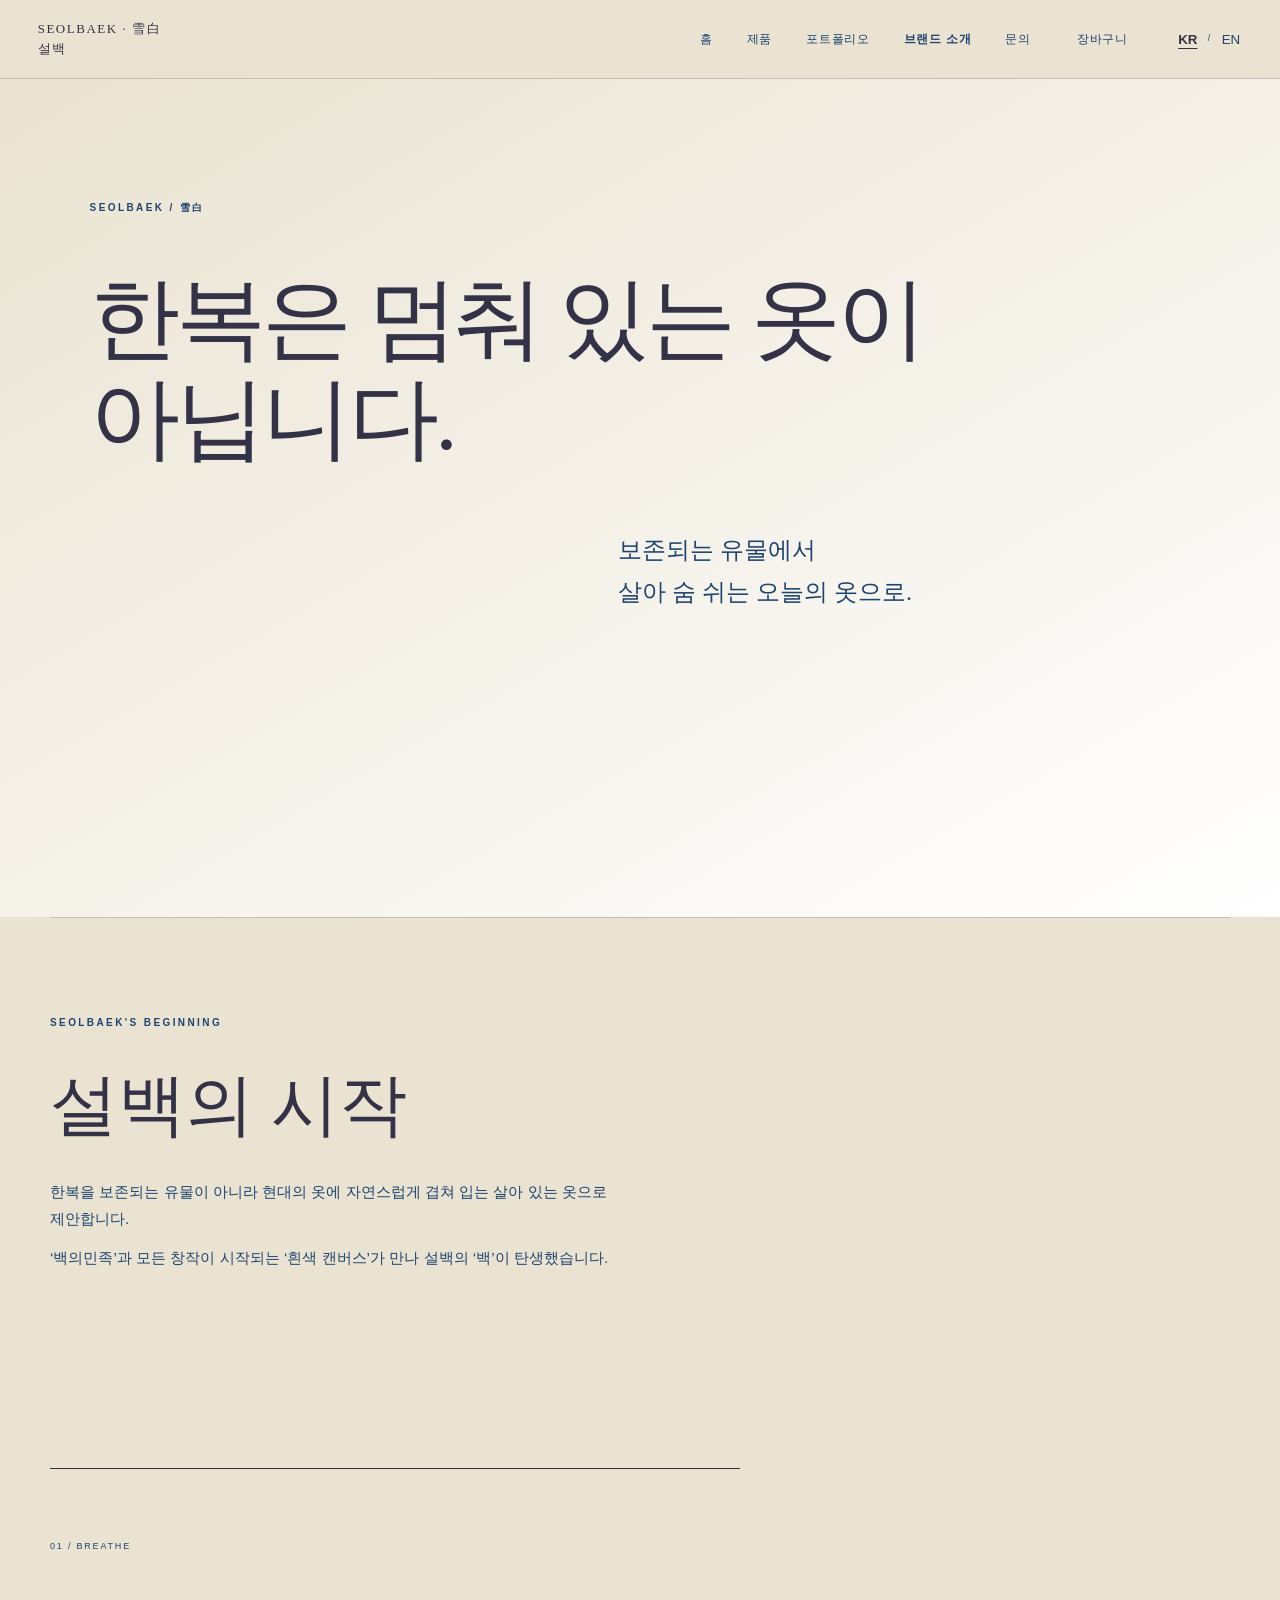
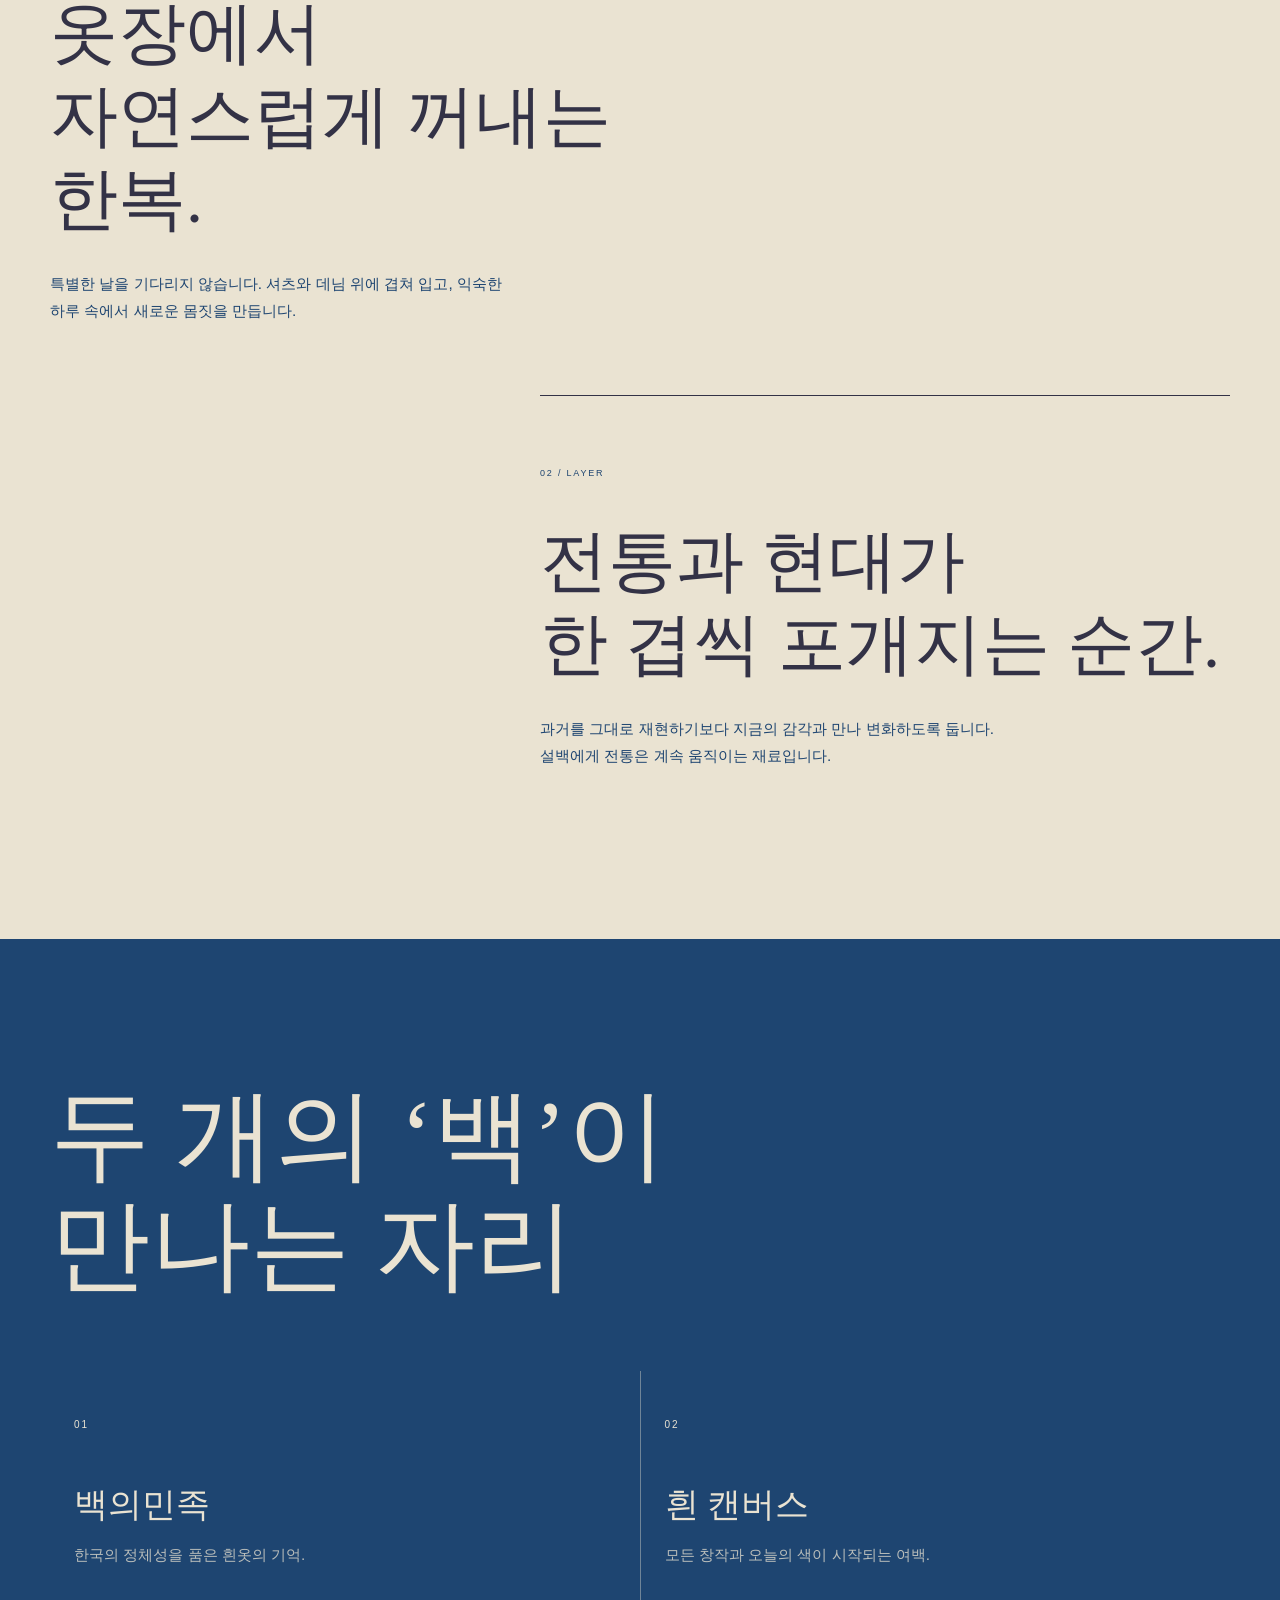
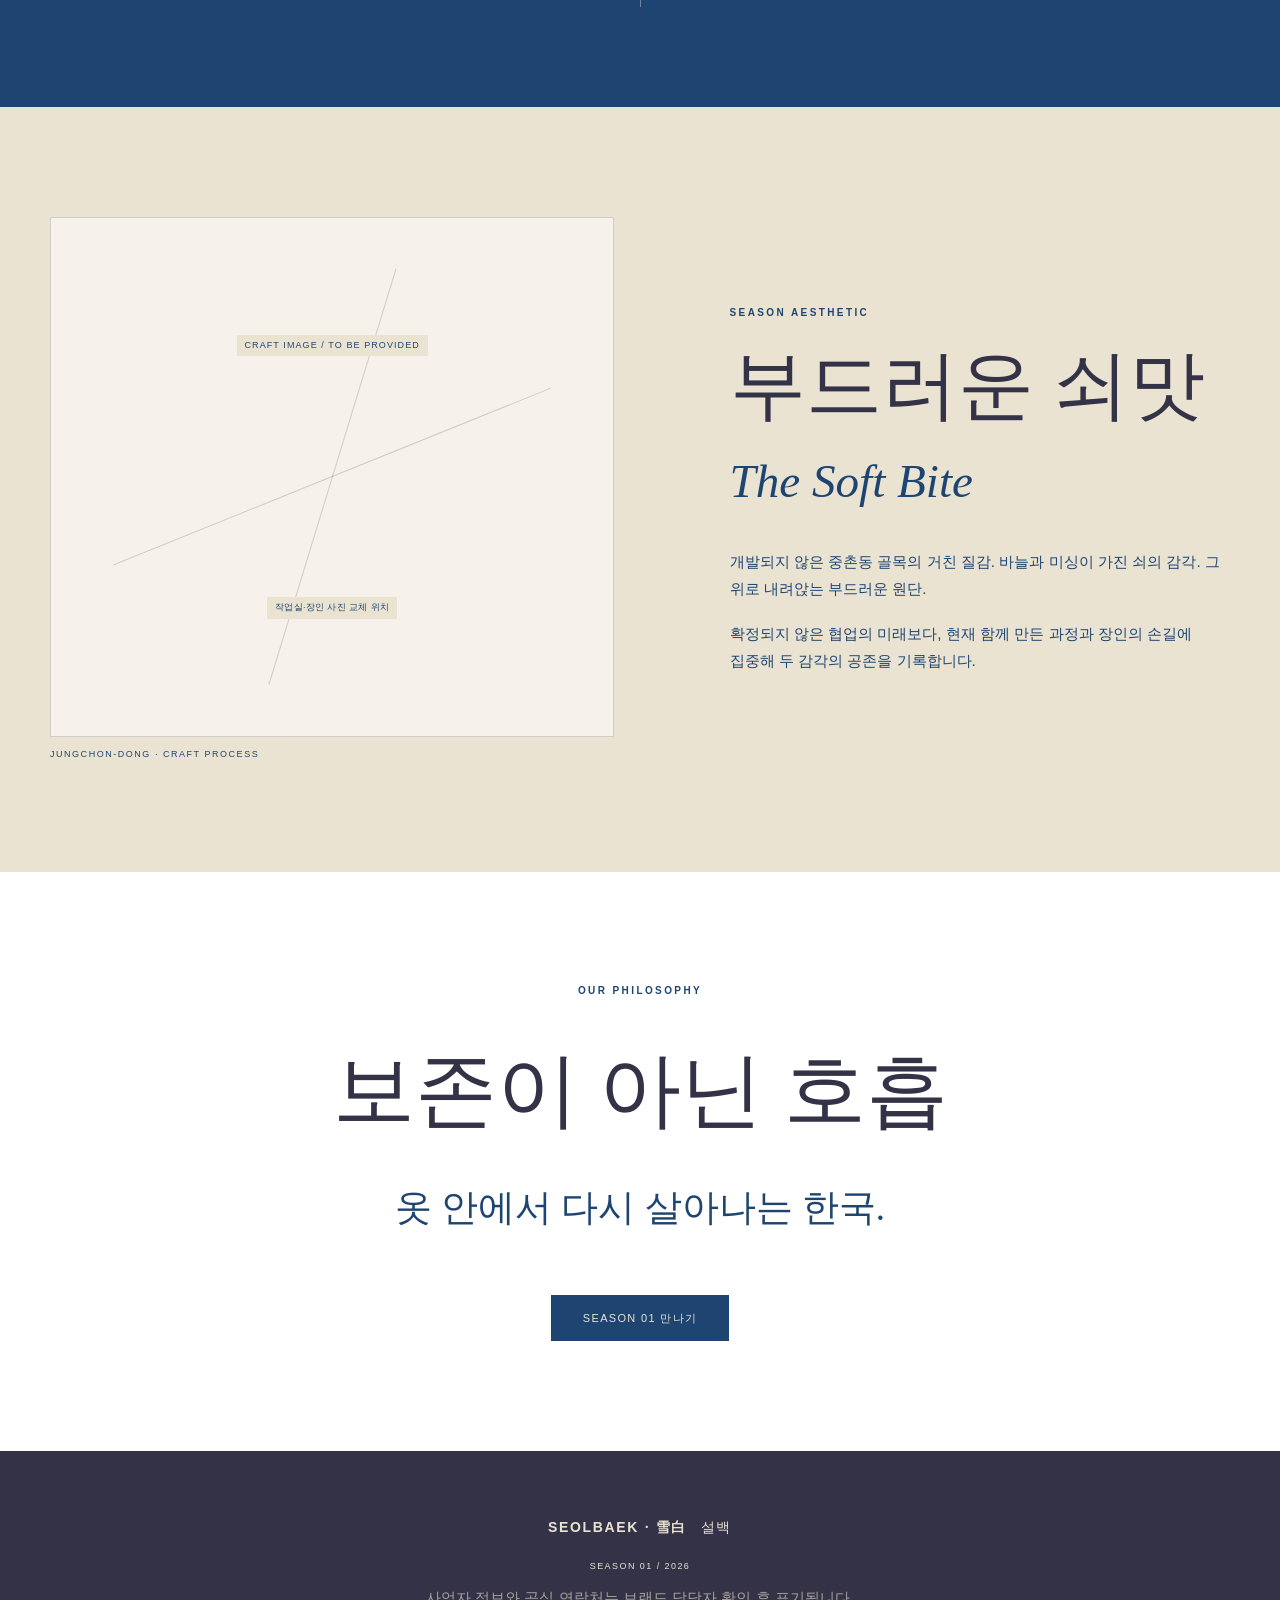
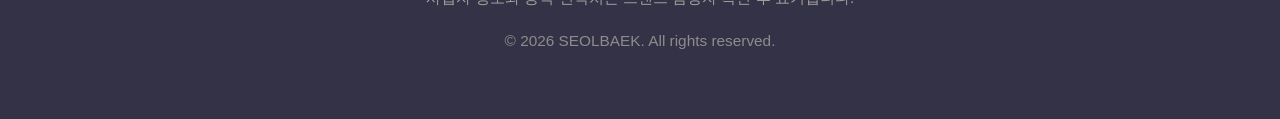
==== about.html @ 5062f02f "[김윤철] 최신 홈페이지 수정사항 배포 준비" ====
<!DOCTYPE html>
<html lang="ko">
<head>
  <meta charset="UTF-8" />
  <meta name="viewport" content="width=device-width, initial-scale=1.0" />
  <title>브랜드 — 설백 雪白</title>
  <meta name="description" content="보존이 아닌 호흡. 설백이 오늘의 한복을 만드는 이야기." />
  <link rel="stylesheet" href="style.css" />
</head>
<body class="about-page" data-page="about">
  <header class="nav">
    <div class="nav-inner">
      <a href="index.html" class="logo" aria-label="설백 홈"><span class="logo-latin">SEOLBAEK · 雪白</span><span class="logo-korean">설백</span></a>
      <button class="nav-toggle" type="button" aria-label="메뉴 열기" aria-expanded="false">☰</button>
      <nav class="nav-menu" aria-label="주요 메뉴">
        <a href="index.html" data-i18n="nav.home">홈</a><a href="products.html" data-i18n="nav.collection">제품</a><a href="portfolio.html" data-i18n="nav.portfolio" data-i18n-ko="포트폴리오">포트폴리오</a><a href="about.html" class="active" data-i18n="nav.about">브랜드 소개</a><a href="contact.html" data-i18n="nav.contact">문의</a><a href="cart.html" class="cart-nav-link" data-cart-link aria-label="장바구니 0"><span data-i18n="cart.label" data-i18n-ko="장바구니">장바구니</span> <span data-cart-count>0</span></a>
      </nav>
      <div class="language-switch" role="group" aria-label="언어 선택"><button type="button" data-language="ko" aria-pressed="true">KR</button><span>/</span><button type="button" data-language="en" aria-pressed="false">EN</button></div>
    </div>
  </header>

  <main>
    <section class="about-opening">
      <p class="eyebrow reveal-on-scroll">SEOLBAEK / 雪白</p>
      <h1 class="reveal-on-scroll" data-i18n="about.hero">한복은 멈춰 있는 옷이 아닙니다.</h1>
      <p class="about-opening-note reveal-on-scroll" data-i18n="about.heroNote">보존되는 유물에서<br />살아 숨 쉬는 오늘의 옷으로.</p>
    </section>

    <section class="section-wide about-origin-note reveal-on-scroll"><p class="eyebrow">SEOLBAEK'S BEGINNING</p><h2>설백의 시작</h2><p>한복을 보존되는 유물이 아니라 현대의 옷에 자연스럽게 겹쳐 입는 살아 있는 옷으로 제안합니다.</p><p>‘백의민족’과 모든 창작이 시작되는 ‘흰색 캔버스’가 만나 설백의 ‘백’이 탄생했습니다.</p></section>

    <section class="story-steps section-wide">
      <article class="story-step reveal-on-scroll">
        <p class="story-index">01 / BREATHE</p>
        <h2 data-i18n="about.breatheTitle">옷장에서<br />자연스럽게 꺼내는 한복.</h2>
        <p data-i18n="about.breatheBody">특별한 날을 기다리지 않습니다. 셔츠와 데님 위에 겹쳐 입고, 익숙한 하루 속에서 새로운 몸짓을 만듭니다.</p>
      </article>
      <article class="story-step story-step-right reveal-on-scroll">
        <p class="story-index">02 / LAYER</p>
        <h2 data-i18n="about.layerTitle">전통과 현대가<br />한 겹씩 포개지는 순간.</h2>
        <p data-i18n="about.layerBody">과거를 그대로 재현하기보다 지금의 감각과 만나 변화하도록 둡니다. 설백에게 전통은 계속 움직이는 재료입니다.</p>
      </article>
    </section>

    <section class="name-origin">
      <div class="section-wide">
        <p class="eyebrow reveal-on-scroll">THE NAME / 白</p>
        <h2 class="reveal-on-scroll" data-i18n="about.nameTitle">두 개의 ‘백’이<br />만나는 자리</h2>
        <div class="name-grid">
          <article class="reveal-on-scroll"><span>01</span><h3 data-i18n="about.whitePeople">백의민족</h3><p data-i18n="about.whitePeopleBody">한국의 정체성을 품은 흰옷의 기억.</p></article>
          <article class="reveal-on-scroll"><span>02</span><h3 data-i18n="about.canvas">흰 캔버스</h3><p data-i18n="about.canvasBody">모든 창작과 오늘의 색이 시작되는 여백.</p></article>
        </div>
      </div>
    </section>

    <section id="soft-bite" class="soft-bite-section section-wide">
      <figure class="soft-bite-visual reveal-on-scroll">
        <div class="media-placeholder craft-placeholder" role="img" aria-label="중촌동 작업실과 제작 과정 사진이 들어갈 자리"><span>CRAFT IMAGE / TO BE PROVIDED</span><small data-i18n="placeholder.craft">작업실·장인 사진 교체 위치</small></div>
        <figcaption>JUNGCHON-DONG · CRAFT PROCESS</figcaption>
      </figure>
      <div class="soft-bite-copy reveal-on-scroll">
        <p class="eyebrow">SEASON AESTHETIC</p>
        <h2 data-i18n="about.softTitle">부드러운 쇠맛<br /><i>The Soft Bite</i></h2>
        <p data-i18n="about.softBody1">개발되지 않은 중촌동 골목의 거친 질감. 바늘과 미싱이 가진 쇠의 감각. 그 위로 내려앉는 부드러운 원단.</p>
        <p data-i18n="about.softBody2">확정되지 않은 협업의 미래보다, 현재 함께 만든 과정과 장인의 손길에 집중해 두 감각의 공존을 기록합니다.</p>
      </div>
    </section>

    <section class="philosophy-statement">
      <p class="eyebrow reveal-on-scroll">OUR PHILOSOPHY</p>
      <blockquote class="reveal-on-scroll" data-i18n="about.philosophy">보존이 아닌 호흡<br /><span>옷 안에서 다시 살아나는 한국.</span></blockquote>
      <a class="btn" href="products.html" data-i18n="about.viewSeason">SEASON 01 만나기</a>
    </section>
  </main>

  <footer class="footer">
    <p class="footer-wordmark">SEOLBAEK · 雪白 <span>설백</span></p><p class="footer-line">SEASON 01 / 2026</p><p class="biz" data-i18n="footer.pending">사업자 정보와 공식 연락처는 브랜드 담당자 확인 후 표기됩니다.</p><p>© 2026 SEOLBAEK. All rights reserved.</p>
  </footer>
  <script src="script.js"></script><script src="cart.js"></script>
</body>
</html>
---- style.css ----
/* ==========================================================
   ★ 브랜드 디자인 토큰 — 여기 값만 바꾸면 사이트 전체 톤이 바뀝니다
   (예: RE:STITCH → --bg:#F7F4EE; --ink:#111; --accent:#0E5A5A;)
   ========================================================== */
:root {
  /* [작성서 03] 설백 공식 팔레트 — 색 변경은 이곳에서만 합니다. */
  --snow: #EAE3D2;       /* 설백 雪白 */
  --jade: #3D7068;       /* 유록 翠綠 */
  --vermilion: #C84B31;  /* 주홍 朱紅 */
  --blue: #1E4571;       /* 청현 靑玄 */
  --ink: #333246;        /* 먹 墨 */
  --white: #FFFFFF;

  --bg: var(--snow);
  --surface: var(--white);
  --ink-soft: var(--blue);
  --accent: var(--blue);
  --line: color-mix(in srgb, var(--ink) 20%, transparent);
  --veil: color-mix(in srgb, var(--white) 68%, transparent);
  --shadow: color-mix(in srgb, var(--ink) 18%, transparent);

  --font-main: "Pretendard", -apple-system, "Apple SD Gothic Neo", "Noto Sans KR", sans-serif;
  --font-display: "Iropke Batang", "KoPub Batang", "Noto Serif KR", serif;
  --radius: 0;
  --maxw: 1180px;
  --space-xs: 8px;
  --space-sm: 16px;
  --space-md: 28px;
  --space-lg: 56px;
  --space-xl: 96px;
  --space-2xl: 152px;
  --motion-slow: 1200ms;
  --motion-base: 650ms;
}

/* ===== 기본값 (모바일 우선 — 기본이 휴대폰 화면) ===== */
* { margin: 0; padding: 0; box-sizing: border-box; }
html { scroll-behavior: smooth; -webkit-text-size-adjust: 100%; }
body { font-family: var(--font-main); color: var(--ink); background: var(--bg); line-height: 1.7; }
img { max-width: 100%; display: block; }
a { color: inherit; }

/* ===== 상단 메뉴 (모바일: 햄버거) ===== */
.nav { position: sticky; top: 0; z-index: 20; background: color-mix(in srgb, var(--bg) 92%, white); backdrop-filter: blur(8px); border-bottom: 1px solid var(--line); }
.nav-inner { max-width: var(--maxw); margin: 0 auto; padding: 14px 20px; display: flex; align-items: center; justify-content: space-between; position: relative; }
.logo { font-family: var(--font-display); font-weight: 800; letter-spacing: 2px; text-decoration: none; font-size: 19px; }
.nav-toggle { background: none; border: 0; font-size: 26px; line-height: 1; cursor: pointer; color: var(--ink); padding: 4px 8px; }
.nav-menu { display: none; position: absolute; top: 100%; left: 0; right: 0; flex-direction: column; background: var(--bg); border-bottom: 1px solid var(--line); padding: 8px 20px 16px; }
.nav-menu.open { display: flex; }
.nav-menu a { text-decoration: none; color: var(--ink-soft); font-size: 16px; padding: 12px 0; border-top: 1px solid var(--line); }
.nav-menu a.active { color: var(--ink); font-weight: 700; }

/* ===== 히어로 (홈 첫 화면) ===== */
.hero { min-height: 72vh; background: var(--surface); display: flex; flex-direction: column; align-items: center; justify-content: center; text-align: center; padding: 48px 22px; gap: 16px; }
.hero .eyebrow { font-size: 12px; letter-spacing: 3px; color: var(--ink-soft); text-transform: uppercase; }
.hero h1 { font-family: var(--font-display); font-size: clamp(28px, 8vw, 58px); letter-spacing: 1px; }
.hero p { color: var(--ink-soft); max-width: 560px; }
.btn { display: inline-block; border: 0; background: var(--accent); color: var(--bg); padding: 14px 32px; border-radius: 999px; font: inherit; font-size: 15px; letter-spacing: 1px; text-decoration: none; cursor: pointer; }
.btn.ghost { background: transparent; color: var(--ink); border: 1px solid var(--ink); }

/* ===== 공통 섹션 ===== */
.section { max-width: var(--maxw); margin: 0 auto; padding: 56px 22px; }
.section .eyebrow { font-size: 12px; letter-spacing: 3px; color: var(--ink-soft); text-transform: uppercase; margin-bottom: 6px; }
.section h2 { font-family: var(--font-display); font-size: clamp(22px, 6vw, 32px); margin-bottom: 18px; }
.section h3 { font-size: clamp(16px, 4.5vw, 20px); margin: 20px 0 8px; }
.lead { font-size: clamp(15px, 4vw, 18px); color: var(--ink-soft); max-width: 640px; }

/* ===== 페이지 머리(서브페이지 상단) ===== */
.page-head { background: var(--surface); text-align: center; padding: 64px 22px 48px; }
.page-head h1 { font-family: var(--font-display); font-size: clamp(26px, 7vw, 44px); }
.page-head p { color: var(--ink-soft); margin-top: 8px; }

/* ===== 강점 3가지 / 특징 ===== */
.features { display: grid; grid-template-columns: 1fr; gap: 16px; }
.feature { background: var(--surface); border-radius: var(--radius); padding: 22px; }
.feature .num { font-size: 12px; letter-spacing: 2px; color: var(--ink-soft); }
.feature h3 { margin: 6px 0 8px; }
.feature p { color: var(--ink-soft); font-size: 14.5px; }

/* ===== 제품(룩) 카드 ===== */
.grid { display: grid; grid-template-columns: repeat(2, 1fr); gap: 14px; }
.card { text-decoration: none; }
.card-img { aspect-ratio: 3/4; background: var(--surface); border-radius: var(--radius); margin-bottom: 10px; overflow: hidden; }
.card-img img { width: 100%; height: 100%; object-fit: cover; }
.card .k { font-size: 11px; letter-spacing: 2px; color: var(--ink-soft); text-transform: uppercase; }
.card h3 { font-size: 15px; margin: 2px 0 4px; }
.card p { font-size: 13px; color: var(--ink-soft); }
.card .price { margin-top: 5px; color: var(--ink); font-weight: 700; }

/* 제품 상세형(큰 이미지+설명 교차) */
.look { display: grid; grid-template-columns: 1fr; gap: 18px; margin: 36px 0; }
.look-img { aspect-ratio: 3/4; background: var(--surface); border-radius: var(--radius); overflow: hidden; }
.look-img img { width: 100%; height: 100%; object-fit: cover; }
.look .k { font-size: 11px; letter-spacing: 2px; color: var(--ink-soft); text-transform: uppercase; }
.look h3 { font-size: clamp(18px, 5vw, 24px); margin: 4px 0 8px; }
.look p { color: var(--ink-soft); }
.tags { margin-top: 10px; display: flex; flex-wrap: wrap; gap: 6px; }
.tags span { font-size: 11.5px; border: 1px solid var(--line); border-radius: 999px; padding: 4px 10px; color: var(--ink-soft); }

/* ===== 제품 상세페이지 =====
   브랜드 담당자가 편집기에서 만든 상세 내용은 아래 공통 클래스에 맞춰 표시됩니다.
   학생은 이 영역의 CSS를 바꿔 브랜드에 맞는 제품 상세 UI를 디자인하세요. */
.product-hero { display: grid; grid-template-columns: 1fr; gap: 28px; }
.product-hero-gallery { min-width: 0; }
.product-hero-carousel { position: relative; min-width: 0; }
.product-carousel-viewport { overflow: hidden; border-radius: var(--radius); touch-action: pan-y; }
.product-carousel-track { display: flex; transition: transform .42s cubic-bezier(.22, .7, .25, 1); will-change: transform; }
.product-hero-image { flex: 0 0 100%; min-width: 100%; min-height: 320px; aspect-ratio: 4/5; margin: 0; background: var(--surface); overflow: hidden; }
.product-hero-image img { width: 100%; height: 100%; object-fit: cover; }
.product-image-placeholder { aspect-ratio: 3/4; }
.product-carousel-button { position: absolute; top: 50%; z-index: 2; display: grid; width: 44px; height: 44px; padding: 0; border: 1px solid rgba(255,255,255,.55); border-radius: 50%; background: rgba(20,20,20,.72); color: #fff; font-size: 20px; line-height: 1; place-items: center; transform: translateY(-50%); cursor: pointer; backdrop-filter: blur(8px); }
.product-carousel-button:hover { background: rgba(20,20,20,.92); }
.product-carousel-button:focus-visible,
.product-carousel-dot:focus-visible { outline: 3px solid var(--accent); outline-offset: 3px; }
.product-carousel-button.previous { left: 12px; }
.product-carousel-button.next { right: 12px; }
.product-carousel-footer { display: flex; align-items: center; justify-content: space-between; gap: 16px; min-height: 34px; padding-top: 10px; }
.product-carousel-count { flex: 0 0 auto; margin: 0; color: var(--ink-soft); font-size: 12px; font-variant-numeric: tabular-nums; }
.product-carousel-dots { display: flex; overflow-x: auto; align-items: center; justify-content: flex-end; gap: 8px; max-width: 75%; padding: 5px 2px; scrollbar-width: none; }
.product-carousel-dots::-webkit-scrollbar { display: none; }
.product-carousel-dot { flex: 0 0 auto; width: 8px; height: 8px; padding: 0; border: 0; border-radius: 50%; background: var(--line); cursor: pointer; transition: width .2s ease, background .2s ease; }
.product-carousel-dot[aria-current="true"] { width: 24px; border-radius: 999px; background: var(--ink); }
.product-info .k { font-size: 11px; letter-spacing: 2px; color: var(--ink-soft); text-transform: uppercase; }
.product-info h1 { font-family: var(--font-display); font-size: clamp(28px, 8vw, 48px); line-height: 1.2; margin: 8px 0 14px; }
.product-summary { color: var(--ink-soft); font-size: 16px; }
.product-price { font-size: 20px; font-weight: 800; margin-top: 18px; }
.product-buy { margin-top: 24px; text-align: center; }
.purchase-dialog { width: min(calc(100% - 32px), 520px); max-height: calc(100dvh - 32px); margin: auto; padding: 0; border: 0; border-radius: var(--radius); background: var(--bg); color: var(--ink); box-shadow: 0 24px 80px rgba(0,0,0,.28); }
.purchase-dialog::backdrop { background: rgba(15,15,15,.58); backdrop-filter: blur(4px); }
.purchase-dialog-card { padding: 24px; }
.purchase-dialog-header { display: flex; align-items: flex-start; justify-content: space-between; gap: 20px; }
.purchase-dialog-eyebrow { color: var(--ink-soft); font-size: 11px; letter-spacing: 2px; }
.purchase-dialog-header h2 { margin-top: 4px; font-family: var(--font-display); font-size: 25px; line-height: 1.25; }
.purchase-dialog-close { display: grid; width: 42px; height: 42px; padding: 0; border: 1px solid var(--line); border-radius: 50%; background: transparent; color: var(--ink); font-size: 25px; line-height: 1; place-items: center; cursor: pointer; }
.purchase-dialog-product { margin-top: 24px; font-weight: 800; }
.purchase-dialog-content { overflow-wrap: anywhere; margin-top: 10px; padding: 18px; border-radius: var(--radius); background: var(--surface); color: var(--ink-soft); line-height: 1.8; white-space: pre-wrap; }
.purchase-dialog-actions { margin-top: 20px; text-align: right; }
.purchase-dialog-actions .btn { min-width: 112px; }
.product-story { padding: 24px 0 64px; }
.product-block { width: min(calc(100% - 44px), var(--maxw)); margin: 0 auto 54px; }
.product-rich-text { max-width: 760px; }
.product-rich-text h2,
.product-block-copy h2,
.product-highlight h2 { font-family: var(--font-display); font-size: clamp(23px, 6vw, 36px); line-height: 1.3; margin-bottom: 16px; }
.product-rich-text h3,
.product-block-copy h3 { font-size: clamp(18px, 5vw, 25px); margin: 30px 0 10px; }
.product-rich-text p,
.product-block-copy p,
.product-highlight p { margin: 0 0 16px; color: var(--ink-soft); }
.product-rich-text ul,
.product-rich-text ol,
.product-block-copy ul,
.product-block-copy ol { margin: 0 0 20px 22px; color: var(--ink-soft); }
.product-rich-text blockquote,
.product-block-copy blockquote { border-left: 3px solid var(--accent); padding-left: 18px; margin: 24px 0; font-size: 18px; }
.product-rich-text img,
.product-block-copy img { width: 100%; border-radius: var(--radius); margin: 24px 0; }
.product-rich-text figure { margin: 24px 0; }
.product-rich-text figcaption { margin-top: 8px; color: var(--ink-soft); font-size: 12px; text-align: center; }
.product-rich-text iframe,
.product-rich-text video { display: block; width: 100%; margin: 30px 0; border: 0; border-radius: var(--radius); background: #111; }
.product-rich-text iframe { aspect-ratio: 16 / 9; }
.product-rich-text video { height: auto; }
.product-full-image { width: min(calc(100% - 24px), 1320px); }
.product-full-image img { width: 100%; max-height: 900px; object-fit: cover; border-radius: var(--radius); }
.product-full-image figcaption { color: var(--ink-soft); font-size: 13px; margin-top: 8px; text-align: center; }
.product-image-text { display: grid; grid-template-columns: 1fr; gap: 24px; align-items: center; }
.product-block-image { min-height: 280px; background: var(--surface); border-radius: var(--radius); overflow: hidden; }
.product-block-image:empty { display: none; }
.product-block-image img { width: 100%; height: 100%; max-height: 720px; object-fit: cover; }
.product-gallery { display: grid; grid-template-columns: 1fr; gap: 12px; }
.product-gallery figure { min-height: 240px; background: var(--surface); border-radius: var(--radius); overflow: hidden; }
.product-gallery img { width: 100%; height: 100%; max-height: 760px; object-fit: cover; }
.product-highlight { background: var(--surface); padding: 38px 24px; border-radius: var(--radius); text-align: center; }
.product-highlight > :last-child { margin-bottom: 0; }
.product-back { text-align: center; padding-top: 0; }

/* ===== 포트폴리오 =====
   관리자 편집기에서 만든 한 페이지가 이 영역에 표시됩니다.
   학생은 아래 스타일을 브랜드 디자인에 맞게 자유롭게 바꿀 수 있습니다. */
.portfolio-content { max-width: 860px; margin: 0 auto; overflow-wrap: anywhere; }
.portfolio-content > :first-child { margin-top: 0; }
.portfolio-content > :last-child { margin-bottom: 0; }
.portfolio-content h2 { margin: 48px 0 18px; font-family: var(--font-display); font-size: clamp(25px, 6vw, 42px); line-height: 1.25; }
.portfolio-content h3 { margin: 36px 0 13px; font-size: clamp(19px, 4.5vw, 27px); line-height: 1.35; }
.portfolio-content h4 { margin: 30px 0 10px; font-size: 18px; }
.portfolio-content p { margin: 0 0 20px; color: var(--ink-soft); }
.portfolio-content strong { color: var(--ink); }
.portfolio-content ul,
.portfolio-content ol { margin: 0 0 24px 24px; color: var(--ink-soft); }
.portfolio-content li + li { margin-top: 7px; }
.portfolio-content blockquote { margin: 34px 0; padding: 6px 0 6px 20px; border-left: 3px solid var(--accent); font-size: clamp(18px, 4vw, 24px); }
.portfolio-content blockquote p { color: var(--ink); }
.portfolio-content a { text-underline-offset: 3px; }
.portfolio-content hr { margin: 52px 0; border: 0; border-top: 1px solid var(--line); }
.portfolio-content img { width: 100%; height: auto; margin: 30px 0; border-radius: var(--radius); }
.portfolio-content figure { margin: 34px 0; }
.portfolio-content figure img { margin: 0; }
.portfolio-content figcaption { margin-top: 9px; color: var(--ink-soft); font-size: 12px; text-align: center; }
.portfolio-content iframe,
.portfolio-content video { display: block; width: 100%; margin: 36px 0; border: 0; border-radius: var(--radius); background: #111; }
.portfolio-content iframe { aspect-ratio: 16 / 9; }
.portfolio-content video { height: auto; }
.portfolio-content.is-empty { min-height: 220px; display: grid; place-items: center; text-align: center; }
.portfolio-status { color: var(--ink-soft); font-size: 14px; }

/* 기존 사례형 UI를 사용하고 싶은 학생 팀을 위한 선택 스타일 */
.case { border-top: 1px solid var(--line); padding: 28px 0; }
.case .k { font-size: 12px; letter-spacing: 2px; color: var(--ink-soft); }
.case h3 { margin: 6px 0 8px; }
.case p { color: var(--ink-soft); }

/* ===== 문의 ===== */
.contact-list { display: grid; grid-template-columns: 1fr; gap: 12px; margin-top: 8px; }
.contact-item { background: var(--surface); border-radius: var(--radius); padding: 18px 20px; }
.contact-item .label { font-size: 12px; letter-spacing: 2px; color: var(--ink-soft); text-transform: uppercase; }
.contact-item .value { font-size: 16px; margin-top: 4px; word-break: break-all; }

/* ===== 푸터 (모든 페이지 공통) ===== */
.footer { border-top: 1px solid var(--line); padding: 40px 22px; text-align: center; color: var(--ink-soft); font-size: 13px; }
.footer .biz { margin-top: 8px; line-height: 1.9; }

/* ===== 큰 화면(태블릿/PC) — 720px 이상 ===== */
@media (min-width: 720px) {
  .nav-toggle { display: none; }
  .nav-menu { display: flex; flex-direction: row; position: static; background: none; border: 0; padding: 0; gap: 26px; }
  .nav-menu a { border-top: 0; padding: 0; font-size: 15px; }
  .section { padding: 80px 24px; }
  .features { grid-template-columns: repeat(3, 1fr); }
  .grid { grid-template-columns: repeat(auto-fill, minmax(230px, 1fr)); gap: 22px; }
  .look { grid-template-columns: 1fr 1fr; align-items: center; gap: 40px; }
  .look.reverse .look-img { order: 2; }
  .product-hero { grid-template-columns: minmax(0, 1.2fr) minmax(280px, .8fr); align-items: start; gap: 52px; }
  .product-info { position: sticky; top: 100px; padding-top: 20px; }
  .product-block { margin-bottom: 90px; }
  .product-image-text { grid-template-columns: 1fr 1fr; gap: 64px; }
  .product-image-text.reverse .product-block-image { order: 2; }
  .product-image-text.reverse .product-block-copy { order: 1; }
  .product-gallery.columns-2 { grid-template-columns: repeat(2, 1fr); }
  .product-gallery.columns-3 { grid-template-columns: repeat(3, 1fr); }
  .product-highlight { padding: 64px; }
  .contact-list { grid-template-columns: repeat(2, 1fr); }
}

@media (prefers-reduced-motion: reduce) {
  .product-carousel-track { transition: none; }
}

/* ==========================================================
   설백 2026 — 한지의 여백, 오간자의 층, 재봉의 가는 선
   ========================================================== */
body { overflow-x: hidden; background: var(--bg); }
.section-wide { width: min(calc(100% - 40px), var(--maxw)); margin-inline: auto; }
.eyebrow { color: var(--blue); font-size: 10px; font-weight: 600; letter-spacing: .24em; text-transform: uppercase; }
.logo span { margin-left: .28em; font-family: var(--font-display); font-size: .72em; font-weight: 400; }

.nav { background: color-mix(in srgb, var(--snow) 85%, transparent); border-color: var(--line); backdrop-filter: blur(14px); }
.nav-inner { max-width: none; min-height: 62px; padding: 12px 20px; }
.nav .logo { color: var(--ink); font-size: 18px; letter-spacing: .08em; }
.nav-toggle { display: grid; width: 44px; height: 44px; padding: 0; place-items: center; }
.nav-menu { background: var(--snow); }
.nav-menu a { letter-spacing: .04em; }
.nav-menu a.active { color: var(--blue); }

.seolbaek-hero { position: relative; display: grid; min-height: calc(100svh - 62px); overflow: hidden; place-items: center; isolation: isolate; }
.hero-fabric { position: absolute; z-index: -3; width: 100%; height: 100%; object-fit: cover; animation: hero-breathe 14s ease-in-out infinite alternate; }
.seolbaek-hero::after { position: absolute; z-index: -2; inset: 0; background: linear-gradient(105deg, color-mix(in srgb, var(--white) 58%, transparent), color-mix(in srgb, var(--snow) 12%, transparent) 68%, color-mix(in srgb, var(--blue) 8%, transparent)); content: ""; }
.organza-layer { position: absolute; z-index: -1; width: 70vw; height: 125%; border-left: 1px solid var(--veil); background: linear-gradient(100deg, transparent, var(--veil), transparent); filter: blur(2px); transform: rotate(9deg); animation: organza-drift 11s ease-in-out infinite alternate; }
.organza-layer-one { left: -30%; }
.organza-layer-two { right: -46%; animation-delay: -5s; }
.hero-copy { width: min(calc(100% - 44px), 980px); color: var(--ink); text-align: left; }
.hero-copy .hero-brand { font-family: var(--font-display); font-size: clamp(14px, 3vw, 19px); letter-spacing: .14em; }
.hero-season { margin-top: 22px; padding-top: 12px; border-top: 1px solid var(--ink); font-size: 10px; letter-spacing: .24em; }
.hero-copy h1 { margin-top: clamp(34px, 9vh, 90px); font-family: var(--font-display); font-size: clamp(34px, 8.5vw, 78px); font-weight: 400; line-height: 1.28; letter-spacing: -.04em; }
.hero-slogan { margin-top: 30px; color: var(--blue); font-family: var(--font-display); font-size: clamp(15px, 3.5vw, 21px); }
.hero-reveal { opacity: 0; transform: translateY(18px); animation: hero-reveal .9s ease forwards; }
.hero-season { animation-delay: .65s; }
.hero-copy h1 { animation-delay: 1.35s; }
.hero-slogan { animation-delay: 2.15s; }
.scroll-cue { position: absolute; right: 20px; bottom: 24px; display: flex; align-items: center; gap: 12px; color: var(--ink); font-size: 9px; letter-spacing: .22em; text-decoration: none; writing-mode: vertical-rl; }
.scroll-cue span { display: block; width: 1px; height: 48px; background: var(--ink); }

.manifesto { padding-block: 120px; }
.manifesto-grid { display: grid; gap: 42px; margin-top: 18px; padding-top: 28px; border-top: 1px solid var(--ink); }
.manifesto h2 { font-family: var(--font-display); font-size: clamp(48px, 13vw, 110px); font-weight: 400; line-height: 1.05; }
.manifesto .lead { margin-bottom: 18px; color: var(--ink); font-family: var(--font-display); font-size: clamp(22px, 5vw, 34px); }
.manifesto-grid > div > p:not(.lead) { max-width: 520px; color: var(--ink-soft); }
.text-link { display: inline-flex; align-items: center; gap: 28px; margin-top: 32px; padding-bottom: 6px; border-bottom: 1px solid var(--ink); font-size: 12px; letter-spacing: .05em; text-decoration: none; }

.season-intro { padding-block: 100px; background: var(--ink); color: var(--snow); }
.season-intro .eyebrow { color: var(--snow); opacity: .72; }
.season-ko { margin-top: 42px; font-family: var(--font-display); font-size: clamp(20px, 5vw, 34px); }
.season-intro h2 { margin-top: -4px; font-family: var(--font-display); font-size: clamp(54px, 15vw, 132px); font-weight: 400; line-height: 1; }
.season-description { max-width: 590px; margin-top: 38px; color: var(--snow); opacity: .82; }
.palette { display: grid; grid-template-columns: repeat(5, 1fr); margin-top: 64px; border-top: 1px solid color-mix(in srgb, var(--snow) 45%, transparent); }
.swatch { min-width: 0; aspect-ratio: 1 / 1.55; padding: 8px 4px; border-right: 1px solid color-mix(in srgb, var(--snow) 45%, transparent); color: var(--ink); }
.swatch b, .swatch small { display: block; font-size: 9px; font-weight: 500; }
.swatch small { margin-top: 2px; opacity: .72; }
.swatch.snow { background: var(--snow); }.swatch.jade { background: var(--jade); color: var(--white); }.swatch.vermilion { background: var(--vermilion); color: var(--white); }.swatch.blue { background: var(--blue); color: var(--white); }.swatch.ink { background: var(--ink); color: var(--snow); }

.collection-preview { padding-block: 110px; }
.section-heading { display: grid; gap: 26px; margin-bottom: 58px; padding-bottom: 24px; border-bottom: 1px solid var(--ink); }
.section-heading h2 { margin-top: 14px; font-family: var(--font-display); font-size: clamp(38px, 9vw, 74px); font-weight: 400; line-height: 1.16; }
.section-heading > p { max-width: 470px; color: var(--ink-soft); }
.season-grid { display: grid; grid-template-columns: 1fr; gap: 68px; }
.season-card { display: block; min-width: 0; color: var(--ink); text-decoration: none; }
.season-card-image { position: relative; overflow: hidden; aspect-ratio: 3 / 4; background: var(--surface); }
.season-card-image::after { position: absolute; inset: 0; border: 1px solid var(--line); content: ""; pointer-events: none; }
.season-card-image img { width: 100%; height: 100%; object-fit: cover; transition: transform 1s cubic-bezier(.2,.7,.2,1), filter .8s; }
.season-card:hover .season-card-image img { transform: scale(1.025); }
.season-card.time-1 img { filter: sepia(.08) brightness(1.05); }.season-card.time-2 img { filter: sepia(.13) saturate(.9); }.season-card.time-3 img { filter: saturate(.8) contrast(.96); }.season-card.time-4 img { filter: saturate(.68) brightness(.82); }
.look-number { position: absolute; top: 0; left: 0; padding: 7px 10px; background: var(--snow); color: var(--ink); font-size: 9px; letter-spacing: .16em; }
.season-card-meta { display: flex; justify-content: space-between; gap: 12px; margin-top: 14px; padding-bottom: 8px; border-bottom: 1px solid var(--line); color: var(--blue); font-size: 9px; letter-spacing: .12em; }
.season-card h3, .season-card h2 { margin-top: 13px; font-family: var(--font-display); font-size: clamp(24px, 6vw, 36px); font-weight: 400; }
.season-card p { margin-top: 8px; color: var(--ink-soft); font-size: 13px; }
.image-placeholder { position: absolute; inset: 0; display: grid; color: var(--ink-soft); font-size: 10px; letter-spacing: .12em; place-items: center; text-align: center; }
.collection-link { display: table; margin: 60px auto 0; }
.catalog-empty { grid-column: 1 / -1; padding: 80px 0; border-block: 1px solid var(--line); text-align: center; }

.craft-teaser { display: grid; background: var(--surface); }
.craft-image { min-height: 520px; }
.craft-image img { width: 100%; height: 100%; object-fit: cover; }
.craft-copy { padding: 64px 24px 80px; }
.craft-copy h2 { margin-top: 18px; font-family: var(--font-display); font-size: clamp(38px, 10vw, 66px); font-weight: 400; line-height: 1.16; }
.craft-copy > p:not(.eyebrow) { max-width: 480px; margin-top: 28px; color: var(--ink-soft); }

.collection-head { display: grid; gap: 48px; padding: 90px 22px 70px; border-bottom: 1px solid var(--ink); }
.collection-head h1 { margin-top: 20px; font-family: var(--font-display); font-size: clamp(58px, 16vw, 150px); font-weight: 400; line-height: .87; }
.collection-head h1 span { margin-left: 18%; color: var(--blue); font-size: .48em; }
.collection-head > div:last-child { max-width: 520px; align-self: end; }
.collection-kicker { margin-bottom: 18px; font-family: var(--font-display); font-size: 22px; }
.collection-head > div:last-child > p:last-child { color: var(--ink-soft); }
.collection-catalog { max-width: var(--maxw); }
.collection-rule { display: flex; justify-content: space-between; margin-bottom: 70px; padding-bottom: 10px; border-bottom: 1px solid var(--line); font-size: 9px; letter-spacing: .14em; }
.catalog-note { margin-top: 70px; padding-top: 20px; border-top: 1px solid var(--line); color: var(--ink-soft); font-size: 12px; }

.about-opening { min-height: calc(100svh - 62px); padding: 90px 22px 70px; background: linear-gradient(150deg, var(--snow), var(--white)); }
.about-opening h1 { margin-top: 52px; font-family: var(--font-display); font-size: clamp(52px, 15vw, 142px); font-weight: 400; line-height: 1.08; letter-spacing: -.05em; }
.about-opening-note { margin-top: 60px; padding-left: 34%; color: var(--blue); font-family: var(--font-display); font-size: clamp(17px, 4vw, 24px); }
.story-steps { padding-block: 100px; }
.story-step { max-width: 690px; padding-block: 70px; border-top: 1px solid var(--ink); }
.story-step-right { margin-left: auto; }
.story-index { color: var(--blue); font-size: 9px; letter-spacing: .2em; }
.story-step h2 { margin-top: 38px; font-family: var(--font-display); font-size: clamp(38px, 9vw, 68px); font-weight: 400; line-height: 1.22; }
.story-step > p:last-child { max-width: 480px; margin-top: 30px; color: var(--ink-soft); }
.name-origin { padding-block: 100px; background: var(--blue); color: var(--snow); }
.name-origin .eyebrow { color: var(--snow); }.name-origin h2 { margin-top: 24px; font-family: var(--font-display); font-size: clamp(46px, 12vw, 100px); font-weight: 400; line-height: 1.1; }
.name-grid { display: grid; gap: 1px; margin-top: 70px; background: color-mix(in srgb, var(--snow) 40%, transparent); }
.name-grid article { padding: 38px 24px; background: var(--blue); }
.name-grid span { font-size: 10px; letter-spacing: .2em; }.name-grid h3 { margin-top: 40px; font-family: var(--font-display); font-size: 34px; font-weight: 400; }.name-grid p { margin-top: 8px; opacity: .76; }
.soft-bite-section { display: grid; gap: 52px; padding-block: 110px; }
.soft-bite-visual img { width: 100%; max-height: 850px; object-fit: cover; }.soft-bite-visual figcaption { margin-top: 10px; color: var(--ink-soft); font-size: 9px; letter-spacing: .17em; }
.soft-bite-copy { align-self: center; }.soft-bite-copy h2 { margin: 20px 0 34px; font-family: var(--font-display); font-size: clamp(42px, 10vw, 76px); font-weight: 400; line-height: 1.14; }.soft-bite-copy h2 i { color: var(--blue); font-size: .62em; font-weight: 400; }.soft-bite-copy > p:not(.eyebrow) { margin-top: 18px; color: var(--ink-soft); }
.philosophy-statement { padding: 110px 22px; background: var(--white); text-align: center; }.philosophy-statement blockquote { margin: 40px auto 50px; font-family: var(--font-display); font-size: clamp(40px, 10vw, 82px); line-height: 1.25; }.philosophy-statement blockquote span { color: var(--blue); font-size: .45em; }

.page-head { padding: 90px 22px 70px; background: linear-gradient(145deg, var(--white), var(--snow)); border-bottom: 1px solid var(--line); }.page-head h1 { color: var(--ink); font-weight: 400; }.page-head p { color: var(--blue); }
.btn { background: var(--blue); color: var(--snow); border-radius: 0; font-size: 11px; letter-spacing: .12em; }.btn.ghost { color: var(--ink); border-color: var(--ink); }
.footer { padding: 64px 22px; background: var(--ink); color: var(--snow); border: 0; }.footer .logo { color: var(--snow); }.footer-line { margin-top: 18px; font-size: 9px; letter-spacing: .16em; }.footer .biz { opacity: .62; }.footer > p:last-child { margin-top: 16px; opacity: .5; }

.reveal-on-scroll { opacity: 0; transform: translateY(30px); transition: opacity 1s ease, transform 1s cubic-bezier(.2,.7,.2,1); }
.reveal-on-scroll.is-visible { opacity: 1; transform: none; }

@keyframes hero-reveal { to { opacity: 1; transform: none; } }
@keyframes hero-breathe { to { transform: scale(1.035) translate3d(-.5%, -.5%, 0); } }
@keyframes organza-drift { to { transform: translateX(10vw) rotate(4deg); } }

@media (min-width: 720px) {
  .nav-inner { padding-inline: 34px; }
  .nav-toggle { display: none; }
  .nav-menu { gap: 34px; }
  .nav-menu a { font-size: 12px; letter-spacing: .06em; }
  .hero-copy { padding-inline: 42px; }
  .hero-season { width: 42%; }
  .scroll-cue { right: 36px; }
  .manifesto-grid { grid-template-columns: 1.2fr .8fr; align-items: end; }
  .palette { width: min(72%, 760px); margin-left: auto; }
  .swatch { padding: 12px 9px; }
  .section-heading { grid-template-columns: 1.2fr .8fr; align-items: end; }
  .season-grid { grid-template-columns: repeat(2, minmax(0, 1fr)); gap: 110px 32px; }
  .season-card:nth-child(even) { margin-top: 130px; }
  .craft-teaser { grid-template-columns: 1.1fr .9fr; }
  .craft-copy { display: flex; flex-direction: column; justify-content: center; padding: 90px 7vw; }
  .collection-head { grid-template-columns: 1.3fr .7fr; min-height: 70vh; padding: 120px 6vw 80px; }
  .name-grid { grid-template-columns: repeat(2, 1fr); }
  .soft-bite-section { grid-template-columns: 1.06fr .94fr; gap: 9vw; }
  .about-opening { padding: 120px 7vw 90px; }
  .about-opening-note { margin-left: 48%; padding-left: 0; }
}

@media (prefers-reduced-motion: reduce) {
  html { scroll-behavior: auto; }
  .hero-fabric, .organza-layer, .hero-reveal { animation: none; }
  .hero-reveal, .reveal-on-scroll { opacity: 1; transform: none; transition: none; }
}

/* ==========================================================
   설백 공개 사이트 개선안 — 기존 관리자·데이터 구조를 유지한 UI 레이어
   ========================================================== */
.sr-only { position: absolute; overflow: hidden; width: 1px; height: 1px; margin: -1px; padding: 0; border: 0; clip: rect(0 0 0 0); white-space: nowrap; }
:focus-visible { outline: 2px solid var(--vermilion); outline-offset: 4px; }
.section-wide { width: min(calc(100% - 40px), var(--maxw)); }

.nav { min-height: 70px; background: color-mix(in srgb, var(--snow) 90%, transparent); }
.nav-inner { display: grid; grid-template-columns: minmax(0, 1fr) auto auto; gap: var(--space-sm); min-height: 70px; padding: 10px 20px; }
.nav .logo { display: flex; min-width: 0; flex-direction: column; color: var(--ink); font-weight: 500; line-height: 1.1; }
.logo-latin { overflow: hidden; font-family: var(--font-main); font-size: 11px; font-weight: 650; letter-spacing: .12em; text-overflow: ellipsis; white-space: nowrap; }
.logo-korean { margin-top: 5px; font-family: var(--font-display); font-size: 15px; letter-spacing: .14em; }
.nav-toggle { order: 3; font-size: 21px; }
.language-switch { order: 2; display: flex; align-items: center; gap: 5px; color: var(--ink-soft); font-size: 9px; letter-spacing: .08em; }
.language-switch button { min-width: 30px; min-height: 44px; padding: 0; border: 0; background: transparent; color: inherit; cursor: pointer; }
.language-switch button[aria-pressed="true"] { color: var(--ink); font-weight: 800; text-decoration: underline; text-underline-offset: 4px; }
.cart-nav-link { display: inline-flex; align-items: center; gap: 5px; color: inherit; font-size: inherit; line-height: inherit; letter-spacing: .08em; text-decoration: none !important; white-space: nowrap; }
.cart-nav-link::before, .cart-nav-link::after { content: none !important; display: none !important; }
.cart-nav-link:hover, .cart-nav-link:focus-visible { color: var(--blue); text-decoration: none !important; }
.nav-menu { z-index: 5; grid-column: 1 / -1; }

.organza-intro { --pointer-x: 0; --pointer-y: 0; position: relative; min-height: calc(100svh - 70px); overflow: hidden; background: var(--snow); isolation: isolate; }
.sun-wash { position: absolute; z-index: -4; inset: 0; background: radial-gradient(circle at 68% 24%, var(--white), color-mix(in srgb, var(--snow) 68%, var(--white)) 32%, var(--snow) 72%); }
.fabric-field { position: absolute; z-index: -2; inset: -8%; pointer-events: none; }
.fabric-field span { position: absolute; inset: 0; border-left: 1px solid var(--veil); background: linear-gradient(118deg, transparent 9%, var(--veil) 36%, color-mix(in srgb, var(--white) 28%, transparent) 51%, transparent 72%); transform: translate(calc(var(--pointer-x) * 12px), calc(var(--pointer-y) * 8px)) skewX(-7deg); transform-origin: left center; transition: transform var(--motion-slow) cubic-bezier(.22,.7,.24,1), opacity var(--motion-slow) ease; }
.fabric-field span:nth-child(2) { background: linear-gradient(72deg, color-mix(in srgb, var(--white) 18%, transparent), var(--veil), transparent 70%); transform: translate(calc(var(--pointer-x) * -9px), calc(var(--pointer-y) * -6px)) rotate(7deg); transform-origin: right center; }
.fabric-field span:nth-child(3) { inset: 6% -15%; border-top: 1px solid var(--veil); background: linear-gradient(165deg, transparent, color-mix(in srgb, var(--white) 46%, transparent), transparent); transform: translate(calc(var(--pointer-x) * 5px), calc(var(--pointer-y) * 4px)) rotate(-4deg); }
.intro-wordmark { position: absolute; top: 13%; left: 20px; z-index: 1; }
.intro-wordmark > p { color: var(--blue); font-size: 9px; letter-spacing: .2em; }
.intro-wordmark h1 { margin-top: 12px; font-family: var(--font-main); font-size: clamp(20px, 6vw, 48px); font-weight: 550; letter-spacing: .08em; }
.intro-wordmark small { display: block; margin-top: 9px; font-family: var(--font-display); font-size: .55em; font-weight: 400; letter-spacing: .22em; }
.organza-open { position: absolute; z-index: 3; inset: 0; width: 100%; border: 0; background: transparent; color: var(--ink); cursor: pointer; }
.organza-open > span:not(.sr-only) { position: absolute; right: 22px; bottom: 96px; padding-bottom: 8px; border-bottom: 1px solid var(--ink); font-size: 9px; letter-spacing: .18em; }
.intro-subcopy { position: absolute; bottom: 24px; left: 20px; z-index: 2; font-family: var(--font-display); font-size: 12px; line-height: 1.65; }
.intro-subcopy p:last-child { color: var(--blue); }
.intro-gateway { position: absolute; z-index: 2; inset: 0; display: grid; align-content: center; gap: 1px; padding: 18% 20px 22%; background: color-mix(in srgb, var(--snow) 78%, transparent); opacity: 0; pointer-events: none; transform: translateY(18px); transition: opacity var(--motion-slow) ease var(--motion-base), transform var(--motion-slow) ease var(--motion-base); }
.intro-gateway a { display: grid; grid-template-columns: 34px 1fr auto; align-items: center; gap: 12px; min-height: 72px; border-top: 1px solid var(--ink); color: var(--ink); text-decoration: none; }
.intro-gateway a:last-child { border-bottom: 1px solid var(--ink); }
.intro-gateway span, .intro-gateway small { font-size: 9px; letter-spacing: .12em; }
.intro-gateway b { font-family: var(--font-display); font-size: clamp(22px, 7vw, 38px); font-weight: 400; }
.organza-intro.is-open .fabric-field span:first-child { opacity: .35; transform: translateX(-74%) skewX(-11deg); }
.organza-intro.is-open .fabric-field span:nth-child(2) { opacity: .32; transform: translateX(72%) rotate(12deg); }
.organza-intro.is-open .fabric-field span:nth-child(3) { opacity: 0; transform: translateY(-24%) rotate(-8deg); }
.organza-intro.is-open .intro-wordmark, .organza-intro.is-open .intro-subcopy { opacity: 0; transition: opacity var(--motion-base) ease; }
.organza-intro.is-open .organza-open { pointer-events: none; }
.organza-intro.is-open .organza-open > span:not(.sr-only) { opacity: 0; }
.organza-intro.is-open .intro-gateway { opacity: 1; pointer-events: auto; transform: none; }

.home-collection, .category-section, .craft-section { padding-block: var(--space-xl); }
.editorial-heading { display: grid; gap: var(--space-md); margin-bottom: var(--space-lg); padding-bottom: var(--space-md); border-bottom: 1px solid var(--ink); }
.editorial-heading h2, .origin-layout h2, .craft-copy h2, .inquiry-banner h2 { font-family: var(--font-display); font-size: clamp(38px, 10vw, 82px); font-weight: 400; line-height: 1.12; }
.editorial-heading > p:last-child { max-width: 500px; color: var(--ink-soft); }
.lookbook-grid { display: grid; grid-template-columns: 1fr; gap: 64px; }
.lookbook-card { display: block; color: var(--ink); text-decoration: none; }
.lookbook-image { position: relative; display: grid; overflow: hidden; aspect-ratio: 3 / 4; background: color-mix(in srgb, var(--white) 58%, var(--snow)); place-items: center; }
.lookbook-image::after { position: absolute; inset: 0; border: 1px solid var(--line); content: ""; pointer-events: none; }
.lookbook-image img { width: 100%; height: 100%; object-fit: cover; }
.look-index { position: absolute; top: 0; left: 0; z-index: 1; padding: 9px 11px; background: var(--snow); font-size: 9px; letter-spacing: .14em; }
.lookbook-image > p { position: relative; z-index: 1; color: var(--blue); font-size: 10px; letter-spacing: .14em; line-height: 1.7; text-align: center; }
.placeholder-lines { position: absolute; inset: 12%; opacity: .45; }
.placeholder-lines i { position: absolute; top: 8%; left: 50%; display: block; width: 1px; height: 84%; background: var(--blue); transform: rotate(15deg); }
.placeholder-lines i:nth-child(2) { top: 50%; left: 6%; width: 88%; height: 1px; transform: rotate(-24deg); }
.placeholder-lines i:nth-child(3) { top: 20%; left: 14%; width: 72%; height: 62%; border: 1px solid var(--line); background: transparent; transform: none; }
.lookbook-copy { padding-top: var(--space-sm); }
.look-meta { color: var(--blue); font-size: 9px; letter-spacing: .16em; }
.lookbook-copy h3 { margin-top: 10px; font-family: var(--font-display); font-size: clamp(25px, 7vw, 38px); font-weight: 400; }
.lookbook-copy > p:last-of-type { margin-top: 8px; color: var(--ink-soft); font-size: 13px; }
.detail-placeholder-row { display: grid; grid-template-columns: repeat(3, 1fr); margin-top: 18px; border-block: 1px solid var(--line); }
.detail-placeholder-row span { padding: 8px 3px; border-right: 1px solid var(--line); color: var(--blue); font-size: 8px; letter-spacing: .12em; text-align: center; }
.detail-placeholder-row span:last-child { border-right: 0; }
.line-link { display: flex; justify-content: space-between; gap: var(--space-lg); width: min(100%, 360px); margin-top: var(--space-lg); padding-block: 12px; border-block: 1px solid var(--ink); font-size: 12px; text-decoration: none; }

.category-grid { display: grid; gap: 1px; background: var(--line); }
.category-grid a { min-height: 260px; padding: var(--space-md); background: var(--snow); color: var(--ink); text-decoration: none; }
.category-grid span { color: var(--blue); font-size: 9px; letter-spacing: .15em; }
.category-grid h3 { margin-top: var(--space-lg); font-family: var(--font-display); font-size: 36px; font-weight: 400; }
.category-grid p { margin-top: var(--space-sm); color: var(--ink-soft); font-size: 13px; }
.origin-teaser { padding-block: var(--space-xl); background: var(--blue); color: var(--snow); }
.origin-layout { display: grid; gap: var(--space-lg); }
.origin-teaser .eyebrow, .origin-teaser .origin-copy, .origin-teaser .line-link { color: var(--snow); }
.origin-copy > p { max-width: 480px; }
.origin-copy .line-link { border-color: var(--snow); }
.craft-section { display: grid; gap: var(--space-lg); }
.media-placeholder { position: relative; display: grid; min-height: 520px; border: 1px solid var(--line); background: color-mix(in srgb, var(--white) 55%, var(--snow)); color: var(--blue); place-items: center; text-align: center; }
.media-placeholder::before, .media-placeholder::after { position: absolute; content: ""; background: var(--line); }
.media-placeholder::before { width: 1px; height: 84%; transform: rotate(17deg); }.media-placeholder::after { width: 84%; height: 1px; transform: rotate(-22deg); }
.media-placeholder span, .media-placeholder small { position: relative; z-index: 1; padding: 3px 8px; background: var(--snow); font-size: 9px; letter-spacing: .12em; }
.media-placeholder small { display: block; margin-top: 7px; letter-spacing: .04em; }
.craft-copy { align-self: center; }
.craft-copy > p:not(.eyebrow) { max-width: 490px; margin-top: var(--space-md); color: var(--ink-soft); }
.inquiry-banner { padding-block: var(--space-xl); background: var(--white); }
.inquiry-banner .btn { margin-top: var(--space-lg); }
.instagram-section { display: grid; gap: var(--space-md); padding-block: var(--space-xl); border-top: 1px solid var(--ink); }
.instagram-section h2 { margin-top: 10px; font-family: var(--font-display); font-size: clamp(36px, 9vw, 68px); font-weight: 400; }.instagram-section > p { max-width: 450px; color: var(--ink-soft); }

.collection-head { min-height: 58vh; }.collection-head > div:last-child { align-self: end; }
.catalog-filters { display: flex; overflow-x: auto; gap: 0; margin-bottom: var(--space-lg); border-block: 1px solid var(--line); scrollbar-width: none; }
.catalog-filters { display: grid; grid-template-columns: repeat(4, minmax(0, 1fr)); overflow: visible; }
.catalog-filters::-webkit-scrollbar { display: none; }
.catalog-filters button { flex: 0 0 auto; min-width: 92px; min-height: 48px; padding: 0 16px; border: 0; border-right: 1px solid var(--line); background: transparent; color: var(--ink-soft); font: inherit; font-size: 12px; cursor: pointer; }
.catalog-filters button { min-width: 0; width: 100%; }
.catalog-filters button.active { background: var(--ink); color: var(--snow); }
.catalog-grid { min-height: 320px; }

.contact-layout { display: grid; gap: var(--space-lg); padding-block: var(--space-xl); }
.contact-aside h2 { margin-top: var(--space-md); font-family: var(--font-display); font-size: clamp(28px, 8vw, 44px); font-weight: 400; line-height: 1.25; }
.contact-aside > p:not(.eyebrow) { margin-top: var(--space-md); color: var(--ink-soft); }
.contact-aside dl { margin-top: var(--space-lg); border-top: 1px solid var(--line); }
.contact-aside dl div { padding-block: 14px; border-bottom: 1px solid var(--line); }.contact-aside dt { color: var(--blue); font-size: 9px; letter-spacing: .12em; }.contact-aside dd { margin-top: 5px; color: var(--ink-soft); font-size: 13px; }
.inquiry-form { padding-top: var(--space-md); border-top: 1px solid var(--ink); }
.form-grid { display: grid; gap: var(--space-md); }
.form-grid label { display: grid; gap: 8px; color: var(--blue); font-size: 11px; letter-spacing: .05em; }
.form-grid input, .form-grid select, .form-grid textarea { width: 100%; min-height: 48px; padding: 10px 4px; border: 0; border-bottom: 1px solid var(--ink); border-radius: 0; background: transparent; color: var(--ink); font: inherit; letter-spacing: 0; }
.form-grid textarea { resize: vertical; }
.form-notice { margin: var(--space-md) 0; padding-left: 14px; border-left: 2px solid var(--vermilion); color: var(--ink-soft); font-size: 12px; }
.form-status { min-height: 28px; margin-top: var(--space-sm); color: var(--blue); font-size: 13px; }

.product-photo-pending { display: grid; gap: 1px; min-height: 520px; background: var(--line); }
.product-photo-main, .product-detail-slots span { display: grid; background: color-mix(in srgb, var(--white) 58%, var(--snow)); color: var(--blue); place-items: center; text-align: center; }
.product-photo-main { position: relative; min-height: 430px; }.product-photo-main span { position: absolute; top: 12px; left: 12px; font-size: 9px; letter-spacing: .14em; }.product-photo-main b { font-size: 10px; font-weight: 500; letter-spacing: .14em; line-height: 1.8; }
.product-detail-slots { display: grid; grid-template-columns: repeat(3, 1fr); gap: 1px; min-height: 88px; background: var(--line); }.product-detail-slots span { font-size: 8px; letter-spacing: .1em; }
.product-spec-grid { margin-top: var(--space-md); border-top: 1px solid var(--ink); }
.product-spec-grid > div { display: grid; grid-template-columns: 110px 1fr; gap: 14px; padding-block: 11px; border-bottom: 1px solid var(--line); }
.product-spec-grid dt { color: var(--blue); font-size: 10px; letter-spacing: .08em; }.product-spec-grid dd { font-size: 13px; }.product-spec-grid dd.is-pending { color: var(--ink-soft); }
.product-actions { display: grid; gap: 8px; margin-top: var(--space-md); }.product-actions .btn { width: 100%; margin: 0; text-align: center; }
.product-actions .product-inquiry:only-child { grid-column: 1 / -1; }
.detail-section-head { padding-bottom: var(--space-lg); }.detail-section-head h2 { margin-top: 10px; font-family: var(--font-display); font-size: clamp(30px, 7vw, 48px); font-weight: 400; }
.detail-content-pending { display: grid; min-height: 260px; border-block: 1px solid var(--line); color: var(--blue); place-items: center; text-align: center; }.detail-content-pending p { font-size: 10px; letter-spacing: .14em; }.detail-content-pending span { color: var(--ink-soft); font-size: 13px; }
.image-preview-dialog { width: min(calc(100% - 24px), 1100px); max-width: none; max-height: calc(100svh - 24px); margin: auto; padding: 0; border: 0; background: var(--ink); }.image-preview-dialog::backdrop { background: color-mix(in srgb, var(--ink) 82%, transparent); }.image-preview-dialog form { position: sticky; top: 0; z-index: 2; height: 0; text-align: right; }.image-preview-dialog button { width: 48px; height: 48px; border: 0; background: var(--snow); color: var(--ink); font-size: 24px; cursor: pointer; }.image-preview-dialog img { width: 100%; max-height: calc(100svh - 24px); object-fit: contain; }
[data-image-preview] { cursor: zoom-in; }

.footer-wordmark { font-size: 14px; font-weight: 650; letter-spacing: .12em; }.footer-wordmark span { margin-left: 8px; font-family: var(--font-display); font-weight: 400; }

@media (min-width: 720px) {
  .nav-inner { display: flex; min-height: 78px; padding-inline: 34px; }
  .nav .logo { width: 178px; flex: 0 0 auto; }
  .nav-menu { order: 2; margin-left: auto; }
  .nav-menu { flex-wrap: nowrap; }
  .nav-menu .cart-nav-link { margin-left: 12px; }
  .language-switch { order: 2; margin-left: 24px; }
  .organza-intro { min-height: calc(100svh - 78px); }
  .intro-wordmark { top: 15%; left: 6vw; }
  .intro-subcopy { bottom: 36px; left: 6vw; font-size: 14px; }
  .organza-open > span:not(.sr-only) { right: 5vw; bottom: 38px; }
  .intro-gateway { grid-template-columns: repeat(4, 1fr); align-content: end; padding: 0 5vw 9vh; }
  .intro-gateway a { grid-template-columns: 1fr; grid-template-rows: auto 1fr auto; align-items: end; min-height: 330px; padding: 20px; border: 1px solid var(--line); border-right: 0; }
  .intro-gateway a:last-child { border-right: 1px solid var(--line); }
  .intro-gateway b { align-self: center; }
  .home-collection, .category-section, .craft-section { padding-block: var(--space-2xl); }
  .editorial-heading { grid-template-columns: 1.2fr .8fr; align-items: end; }
  .lookbook-grid { grid-template-columns: repeat(2, minmax(0, 1fr)); gap: 120px 36px; }
  .lookbook-card:nth-child(even) { margin-top: 120px; }
  .category-grid { grid-template-columns: repeat(3, 1fr); }
  .category-grid a { min-height: 390px; padding: 34px; }
  .origin-layout { grid-template-columns: 1.2fr .8fr; align-items: end; }
  .craft-section { grid-template-columns: 1.08fr .92fr; gap: 8vw; }
  .instagram-section { grid-template-columns: 1fr 1fr; align-items: end; }
  .contact-layout { grid-template-columns: .78fr 1.22fr; gap: 9vw; }
  .form-grid { grid-template-columns: repeat(2, 1fr); }.form-grid .span-2 { grid-column: 1 / -1; }
  .product-actions { grid-template-columns: repeat(2, 1fr); }
}

@media (max-width: 719px) {
  .fabric-field span { transition-duration: var(--motion-base); }
  .organza-intro.is-open .fabric-field { opacity: .18; transition: opacity var(--motion-base) ease; }
  .organza-intro.is-open .fabric-field span { transform: none; }
  .intro-gateway { transition-duration: var(--motion-base); }
  .nav-menu.open { top: 70px; }
}

@media (prefers-reduced-motion: reduce) {
  .fabric-field span, .intro-gateway, .intro-wordmark, .intro-subcopy, .lookbook-image img { transition: none; transform: none; }
  .organza-intro.is-open .fabric-field { opacity: 0; }
}

/* 요청 반영: 조명과 원단을 분리하고 원단 가장자리만 가볍게 움직입니다. */
.sun-wash { z-index: -3; }
.organza-photo { position: absolute; z-index: -2; inset: 0; background: url("images/seolbaek-organza-background.png") center / cover no-repeat; opacity: .62; mix-blend-mode: multiply; }
.fabric-field { z-index: -1; }
.fabric-field span { animation: seolbaek-organza-fold 9s ease-in-out infinite alternate; transform: skewX(-7deg); }
.fabric-field span:nth-child(2) { animation-delay: -3s; transform: rotate(7deg); }
.fabric-field span:nth-child(3) { animation-delay: -6s; transform: rotate(-4deg); }
.intro-subcopy { font-size: 11px; }
.footer-icons { display: flex; justify-content: center; gap: 24px; margin-bottom: 22px; color: var(--snow); }
.footer-icons span { display: grid; width: 28px; height: 28px; border: 1px solid currentColor; border-radius: 50%; place-items: center; font-family: var(--font-display); font-size: 18px; font-weight: 400; }
.footer-icons svg { width: 17px; height: 17px; fill: none; stroke: currentColor; stroke-width: 1.2; stroke-linecap: round; stroke-linejoin: round; }
.about-origin-note { padding-block: var(--space-xl); border-top: 1px solid var(--line); }
.about-origin-note h2 { margin: 16px 0; font-family: var(--font-display); font-size: clamp(34px, 8vw, 68px); font-weight: 400; }
.about-origin-note p:not(.eyebrow) { max-width: 620px; margin-top: 12px; color: var(--ink-soft); }
.home-page .instagram-section[hidden] { display: none; }
.category-purchase { min-height: 260px; padding: var(--space-md); background: var(--snow); }
.category-purchase h3 { margin-top: var(--space-lg); font-family: var(--font-display); font-size: 36px; font-weight: 400; }
.category-purchase p { margin-top: var(--space-sm); color: var(--ink-soft); font-size: 13px; }
.category-sublinks { display: flex; gap: 10px; margin-top: 24px; }
.category-sublinks a { min-height: 44px; padding: 12px 16px; border: 1px solid var(--ink); color: var(--ink); font-size: 12px; text-decoration: none; }
.fabric-field span { opacity: .5; filter: none; background-image: repeating-linear-gradient(103deg, transparent 0 16%, color-mix(in srgb, var(--white) 20%, transparent) 17% 19%, transparent 20% 34%), linear-gradient(118deg, transparent 9%, var(--veil) 36%, color-mix(in srgb, var(--white) 22%, transparent) 51%, transparent 72%); animation-name: seolbaek-organza-sway; animation-duration: 11s; }
.fabric-field span:nth-child(2) { opacity: .38; }
.fabric-field span:nth-child(3) { opacity: .28; }
@keyframes seolbaek-organza-sway { from { transform: skewX(-7deg) translateX(-.8%); } to { transform: skewX(-5deg) translateX(.8%); } }
@media (min-width: 720px) { .category-purchase { min-height: 390px; padding: 34px; } }
@keyframes seolbaek-organza-fold { from { transform: skewX(-7deg) translateX(-1%); } to { transform: skewX(-4deg) translateX(2%); } }
@media (prefers-reduced-motion: reduce) { .fabric-field span { animation: none; } }

/* 제목과 본문은 한글 단어 단위로만 흐르도록 정돈합니다. */
body, h1, h2, h3, h4, p, li, dd { word-break: keep-all; overflow-wrap: break-word; }
p, li, dd { font-size: clamp(.95rem, 1.2vw, 1.08rem); line-height: 1.75; }
.about-opening h1 { max-width: 9.5em; font-size: clamp(3.2rem, 7vw, 6.8rem); line-height: 1.12; letter-spacing: -.04em; }
.contact-aside { min-width: 0; }
.contact-aside h2 { max-width: 34rem; font-size: clamp(2rem, 3.5vw, 3.8rem); line-height: 1.25; }
.collection-head { min-height: 42vh; }
.collection-head h1 { display: flex; flex-wrap: wrap; gap: .18em; align-items: baseline; font-size: clamp(3.4rem, 7vw, 6.5rem); line-height: .95; }
.collection-head h1 .season-year-group { display: inline-block; margin-left: 0; white-space: nowrap; font-size: 1em; }
.intro-wordmark h1 { max-width: 100%; font-family: var(--font-main); font-size: clamp(2.5rem, 5vw, 5.2rem); line-height: 1.05; font-weight: 300; letter-spacing: .045em; word-break: keep-all; }
.intro-wordmark h1 small { font-weight: 700; }
.intro-subcopy { max-width: 34rem; word-break: keep-all; }
.editorial-heading > p:last-child, .origin-copy > p, .craft-copy > p:not(.eyebrow), .contact-aside > p:not(.eyebrow) { max-width: 40rem; }
@media (max-width: 719px) {
  .about-opening h1 { max-width: 10em; }
  .collection-head { min-height: 38vh; }
  .collection-head h1 { font-size: clamp(3.1rem, 15vw, 5rem); }
}

/* 홈 제목은 넓은 한 줄 영역에서 의미 단위 줄바꿈만 사용합니다. */
.editorial-heading { grid-template-columns: 1fr; }
.editorial-heading h2 { max-width: 100%; font-size: clamp(2.8rem, 6vw, 5.4rem); line-height: 1.14; }
.origin-layout h2 { font-size: clamp(2.8rem, 6vw, 5.4rem); line-height: 1.14; }
.craft-copy h2 { max-width: 100%; font-size: clamp(2.8rem, 6vw, 5.4rem); line-height: 1.14; }
.inquiry-banner h2 { max-width: 100%; font-size: clamp(2.8rem, 6vw, 5.4rem); line-height: 1.14; }
@media (min-width: 720px) { .craft-copy { padding-inline: 0; } .craft-copy h2 { font-size: clamp(2.7rem, 4.5vw, 3.6rem); } }

/* 컬렉션 버튼만 클릭 영역으로 사용합니다. */
.organza-open { inset: auto 20px 24px auto; width: auto; height: auto; min-width: 132px; min-height: 44px; padding: 10px 0; }
.organza-open > span:not(.sr-only) { position: static; display: block; padding: 0 0 8px; border-bottom: 1px solid var(--ink); }
@media (min-width: 720px) { .organza-open { right: 5vw; bottom: 28px; } }

/* 비회원 장바구니 */
.cart-main { padding-bottom: var(--space-xl); }
.cart-head { margin-inline: calc(50% - 50vw); }
.cart-content { max-width: 900px; margin: 0 auto; }
.cart-list { border-top: 1px solid var(--ink); }
.cart-row { display: grid; grid-template-columns: minmax(100px, 30%) 1fr; gap: var(--space-md); padding: var(--space-md) 0; border-bottom: 1px solid var(--line); }
.cart-visual { display: block; aspect-ratio: 4 / 5; background: color-mix(in srgb, var(--white) 58%, var(--snow)); }
.cart-visual img { width: 100%; height: 100%; object-fit: cover; }
.cart-image-placeholder { display: grid; height: 100%; padding: 12px; color: var(--blue); font-size: 9px; letter-spacing: .1em; line-height: 1.7; place-items: center; text-align: center; }
.cart-row-info h2 { margin: 6px 0 10px; font-family: var(--font-display); font-size: clamp(22px, 4vw, 34px); font-weight: 400; line-height: 1.2; word-break: keep-all; }
.cart-price { color: var(--ink-soft); font-size: 13px; }
.cart-quantity { display: inline-flex; align-items: center; gap: 14px; margin-top: 18px; border-block: 1px solid var(--line); padding: 5px 0; }
.cart-quantity button { width: 28px; height: 28px; border: 0; background: transparent; color: var(--ink); font: inherit; font-size: 18px; cursor: pointer; }
.cart-quantity strong { min-width: 20px; text-align: center; font-size: 13px; font-weight: 500; }
.cart-remove { display: block; margin-top: 12px; padding: 0; border: 0; background: transparent; color: var(--ink-soft); font: inherit; font-size: 11px; text-decoration: underline; text-underline-offset: 3px; cursor: pointer; }
.cart-tools { display: flex; flex-wrap: wrap; gap: 12px; margin-top: var(--space-lg); }
.cart-tools .btn { margin: 0; }
.cart-total { margin-top: var(--space-md); padding-top: var(--space-md); border-top: 1px solid var(--ink); text-align: right; }
.cart-total strong { margin-left: 12px; font-weight: 500; }
.cart-empty, .cart-error { padding: var(--space-xl) 0; text-align: center; }
.cart-empty p { margin-bottom: var(--space-md); }
.cart-empty .btn { display: inline; padding: 0 0 3px; border-radius: 0; border-bottom: 1px solid currentColor; background: transparent; color: var(--ink); font-size: inherit; }
.cart-empty .btn::after { content: " →"; }
.cart-feedback { display: block; min-height: 1.5em; margin-top: 7px; color: var(--vermilion); font-size: 12px; }
@media (max-width: 719px) { .cart-row { grid-template-columns: 96px 1fr; gap: 14px; } .cart-tools { display: grid; } .cart-tools .btn { width: 100%; text-align: center; } }
.cart-page { min-height: 100svh; display: flex; flex-direction: column; }
.cart-page .cart-main { flex: 1; display: flex; flex-direction: column; padding-bottom: 0; }
.cart-page .cart-head { padding-block: 42px 32px; }
.cart-page .cart-head h1 { font-size: clamp(24px, 6vw, 38px); line-height: 1.15; }
.cart-page .cart-content { flex: 1; display: flex; flex-direction: column; }
.cart-page .cart-empty { flex: 1; min-height: 320px; display: flex; flex-direction: column; align-items: center; justify-content: center; padding: 48px 0; }
/* 오간자 레이어만 아주 느리고 작게 왕복합니다. */
.fabric-field span { animation: seolbaek-organza-breeze 12s ease-in-out infinite alternate; }
.fabric-field span:nth-child(2) { animation-delay: -4s; }
.fabric-field span:nth-child(3) { animation-delay: -8s; }
@keyframes seolbaek-organza-breeze { from { transform: translateX(-4px) rotate(-.2deg); } to { transform: translateX(4px) rotate(.2deg); } }
@media (prefers-reduced-motion: reduce) { .fabric-field span { animation: none !important; } }

/* 백의민족과 흰 캔버스 섹션은 베이지 흐름을 유지합니다. */
.origin-teaser { background: var(--snow); color: var(--ink); }
.origin-teaser .eyebrow, .origin-teaser .origin-copy, .origin-teaser .line-link { color: var(--blue); }
.origin-teaser .origin-copy { color: var(--ink); }
.inquiry-banner h2 { font-size: 35pt; line-height: 1.25; word-break: keep-all; white-space: nowrap; }
@media (max-width: 719px) { .inquiry-banner h2 { font-size: 20pt; white-space: normal; } }
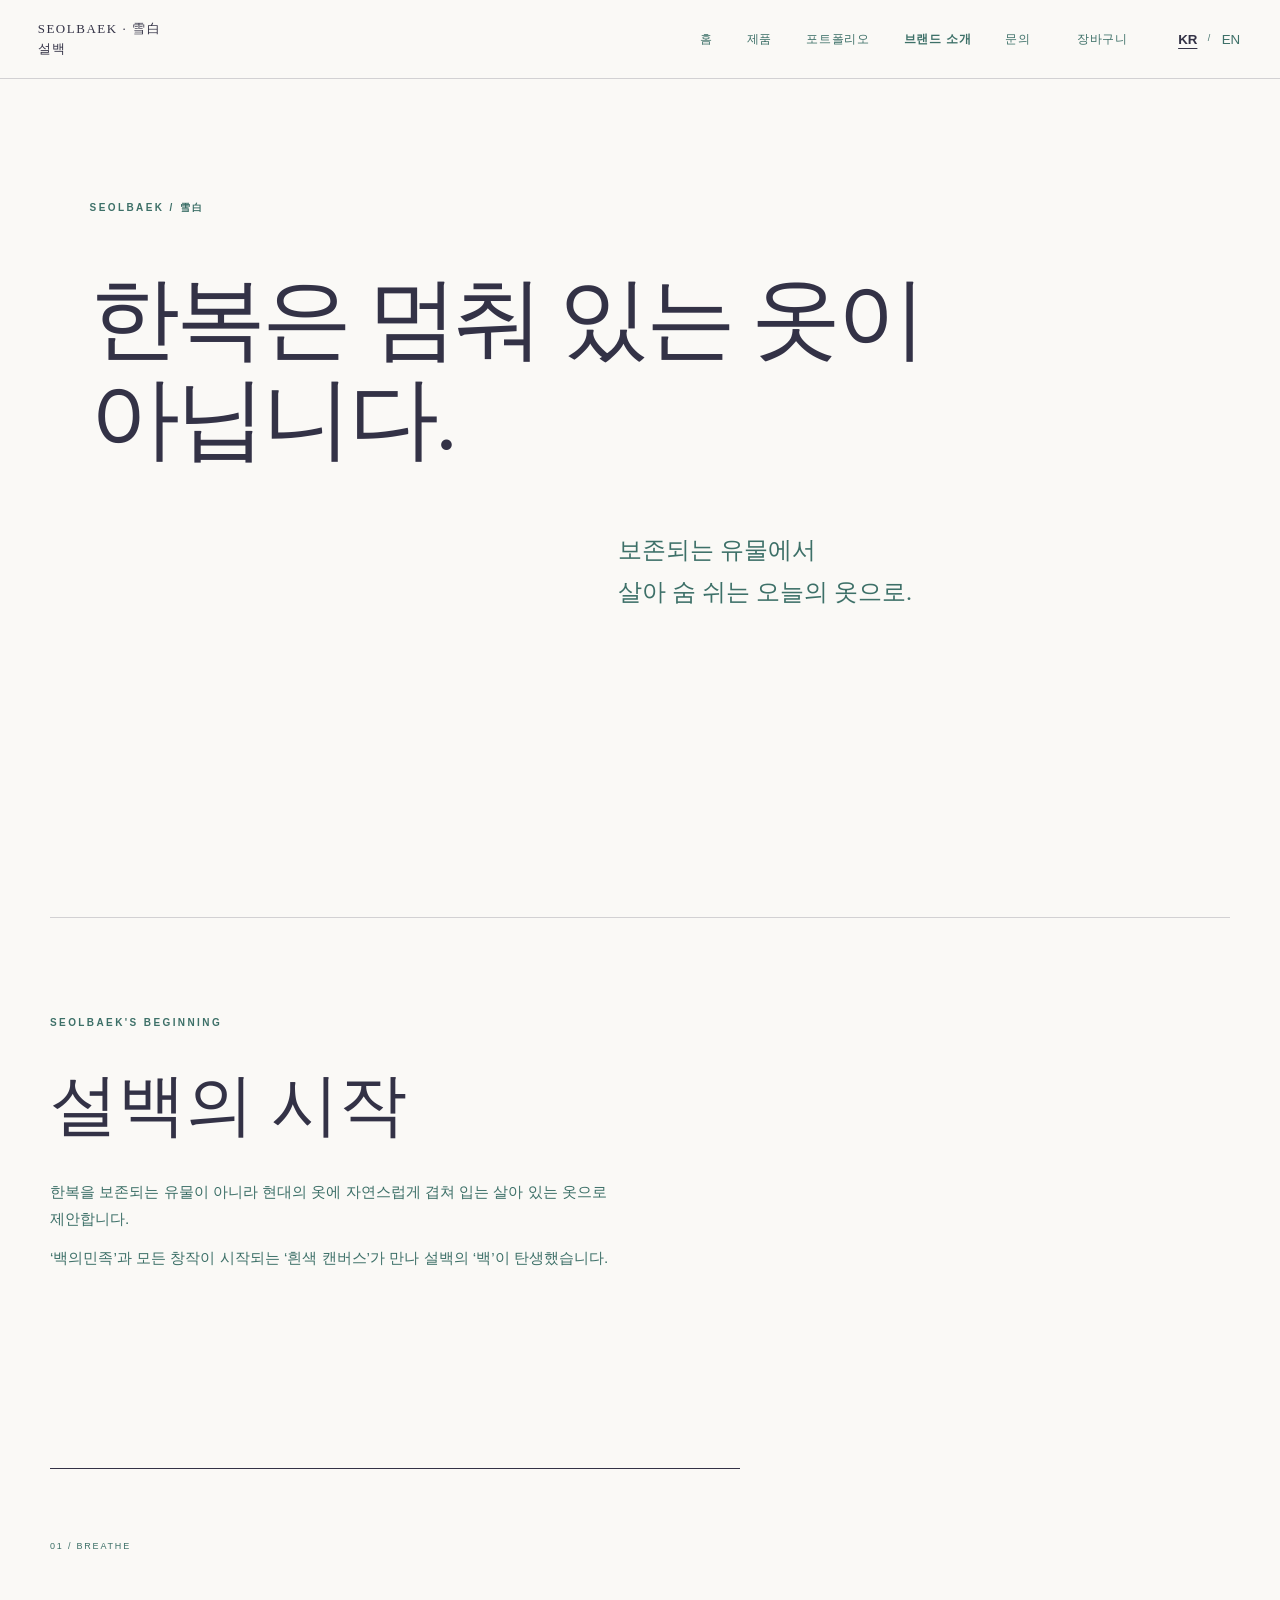
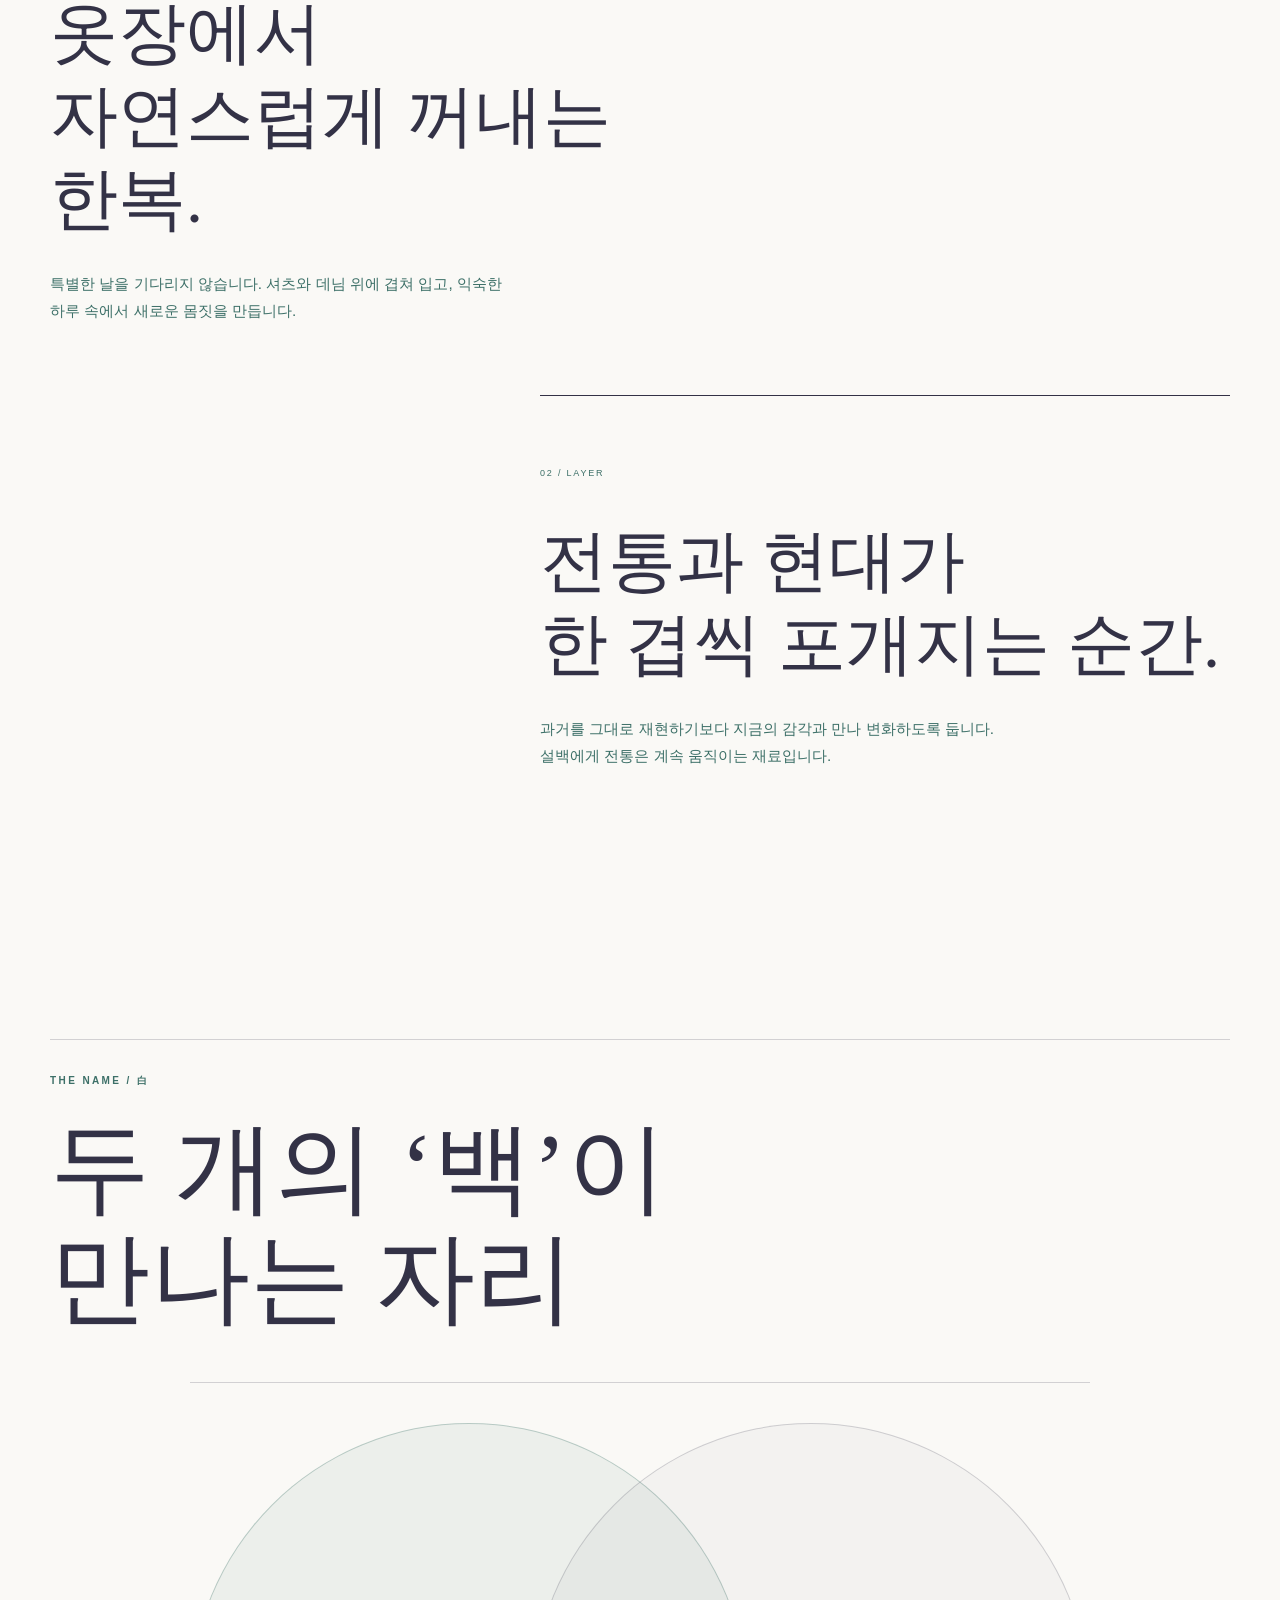
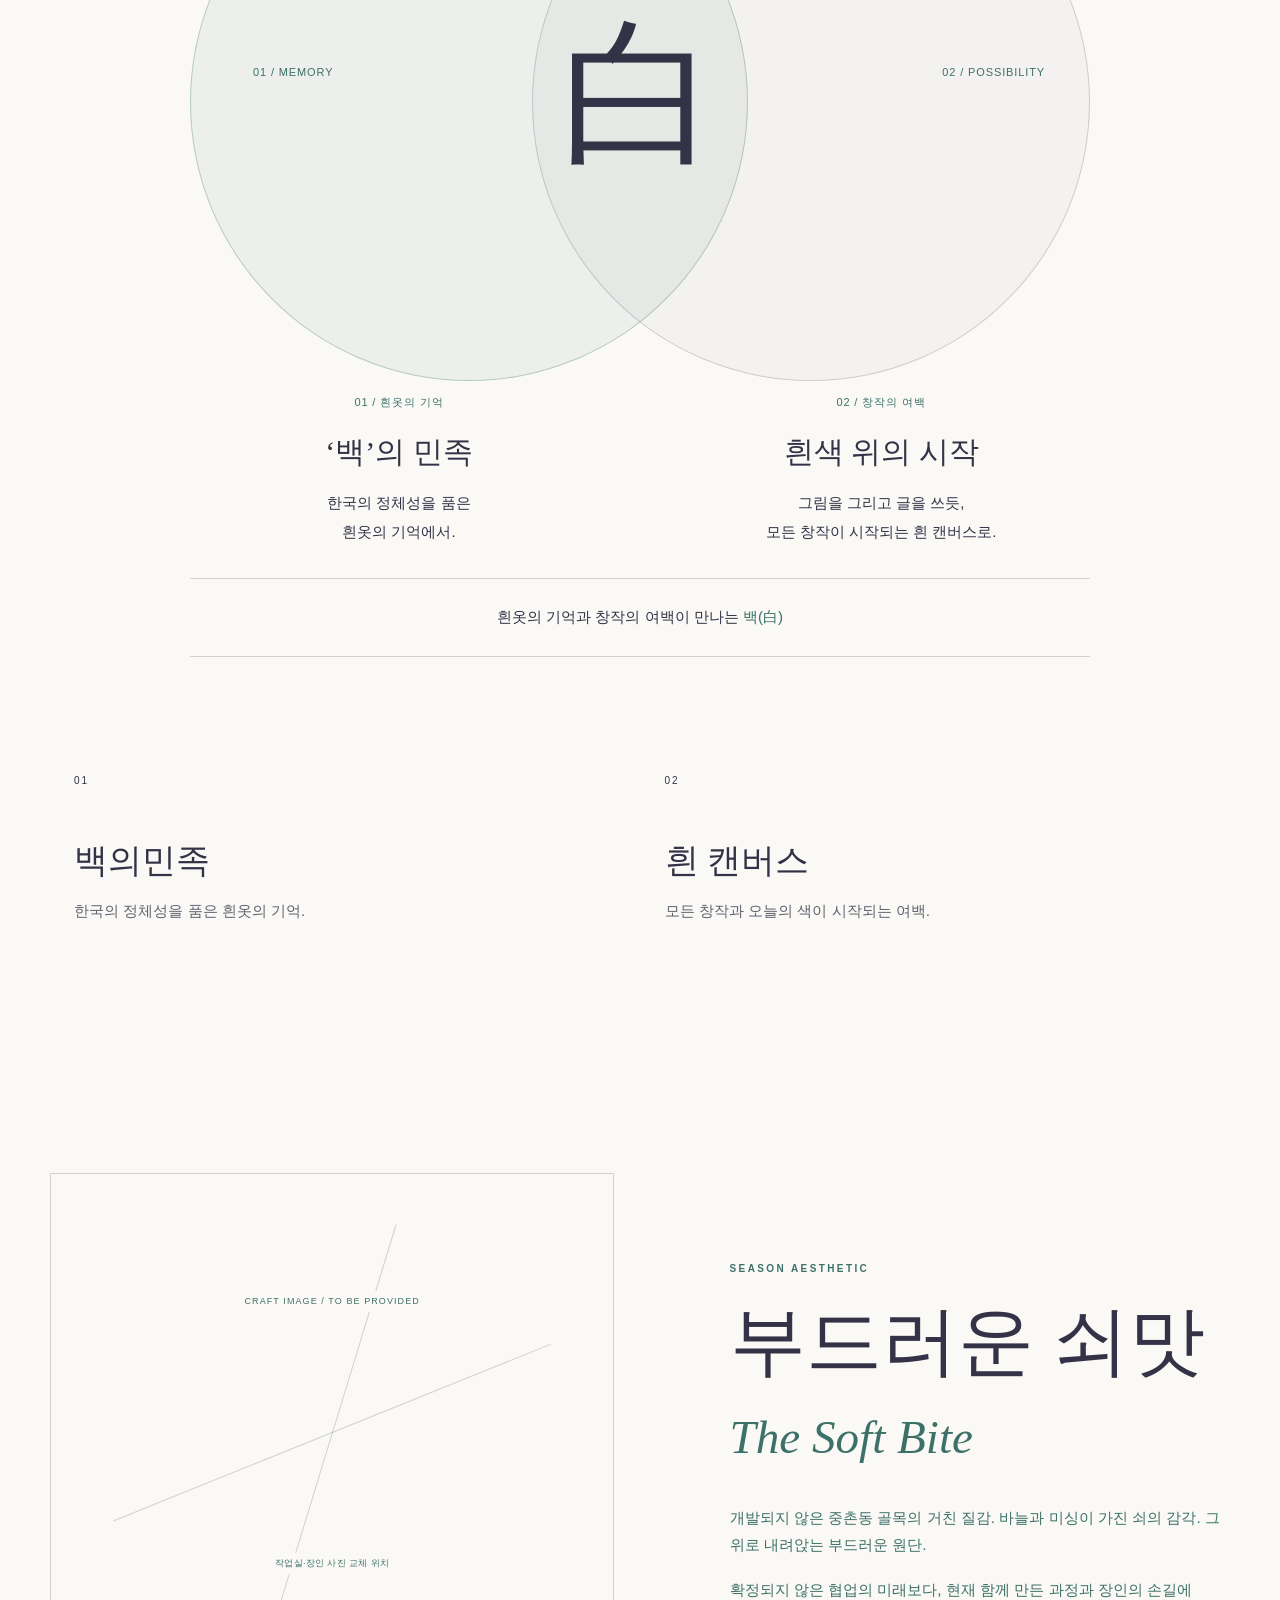
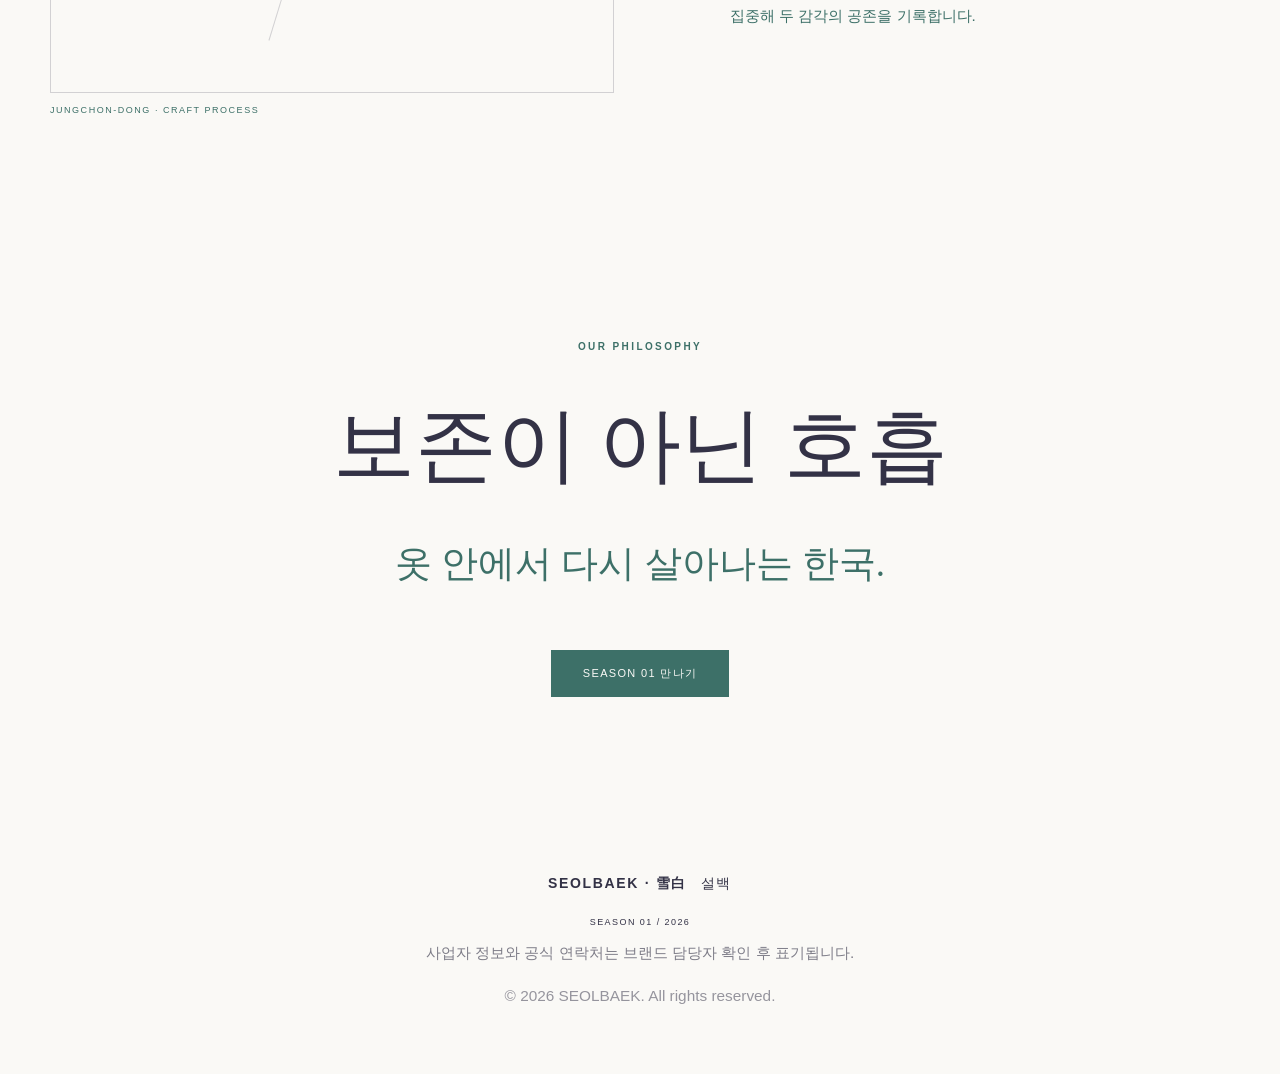
==== commit cba9c32e: "[김윤철] 제품 탭과 브랜드 소개 이미지 개선" ====
--- a/about.html
+++ b/about.html
@@ -45,6 +45,21 @@
       <div class="section-wide">
         <p class="eyebrow reveal-on-scroll">THE NAME / 白</p>
         <h2 class="reveal-on-scroll" data-i18n="about.nameTitle">두 개의 ‘백’이<br />만나는 자리</h2>
+        <figure class="name-origin-visual reveal-on-scroll">
+          <!-- 원본 도표의 두 의미를 실제 텍스트와 겹친 원으로 표현합니다. -->
+          <div class="white-origin-diagram" aria-hidden="true">
+            <span class="white-origin-circle white-origin-memory"></span>
+            <span class="white-origin-circle white-origin-canvas"></span>
+            <span class="white-origin-symbol">白</span>
+            <span class="white-origin-marker white-origin-marker-left">01 / MEMORY</span>
+            <span class="white-origin-marker white-origin-marker-right">02 / POSSIBILITY</span>
+          </div>
+          <figcaption class="white-origin-caption">
+            <div><span class="white-origin-label">01 / 흰옷의 기억</span><h3>‘백’의 민족</h3><p>한국의 정체성을 품은<br />흰옷의 기억에서.</p></div>
+            <div><span class="white-origin-label">02 / 창작의 여백</span><h3>흰색 위의 시작</h3><p>그림을 그리고 글을 쓰듯,<br />모든 창작이 시작되는 흰 캔버스로.</p></div>
+            <p class="white-origin-connection">흰옷의 기억과 창작의 여백이 만나는 <span>백(白)</span></p>
+          </figcaption>
+        </figure>
         <div class="name-grid">
           <article class="reveal-on-scroll"><span>01</span><h3 data-i18n="about.whitePeople">백의민족</h3><p data-i18n="about.whitePeopleBody">한국의 정체성을 품은 흰옷의 기억.</p></article>
           <article class="reveal-on-scroll"><span>02</span><h3 data-i18n="about.canvas">흰 캔버스</h3><p data-i18n="about.canvasBody">모든 창작과 오늘의 색이 시작되는 여백.</p></article>
--- a/style.css
+++ b/style.css
@@ -4,17 +4,17 @@
    ========================================================== */
 :root {
   /* [작성서 03] 설백 공식 팔레트 — 색 변경은 이곳에서만 합니다. */
-  --snow: #EAE3D2;       /* 설백 雪白 */
+  --snow: #FAF9F6;       /* 따뜻한 백색 */
   --jade: #3D7068;       /* 유록 翠綠 */
   --vermilion: #C84B31;  /* 주홍 朱紅 */
-  --blue: #1E4571;       /* 청현 靑玄 */
+  --blue: #3D7068;       /* 유록 강조색 */
   --ink: #333246;        /* 먹 墨 */
-  --white: #FFFFFF;
+  --white: #FAF9F6;
 
   --bg: var(--snow);
   --surface: var(--white);
-  --ink-soft: var(--blue);
-  --accent: var(--blue);
+  --ink-soft: var(--jade);
+  --accent: var(--jade);
   --line: color-mix(in srgb, var(--ink) 20%, transparent);
   --veil: color-mix(in srgb, var(--white) 68%, transparent);
   --shadow: color-mix(in srgb, var(--ink) 18%, transparent);
@@ -41,7 +41,7 @@
 a { color: inherit; }
 
 /* ===== 상단 메뉴 (모바일: 햄버거) ===== */
-.nav { position: sticky; top: 0; z-index: 20; background: color-mix(in srgb, var(--bg) 92%, white); backdrop-filter: blur(8px); border-bottom: 1px solid var(--line); }
+.nav { position: sticky; top: 0; z-index: 20; background: var(--bg); backdrop-filter: blur(8px); border-bottom: 1px solid var(--line); }
 .nav-inner { max-width: var(--maxw); margin: 0 auto; padding: 14px 20px; display: flex; align-items: center; justify-content: space-between; position: relative; }
 .logo { font-family: var(--font-display); font-weight: 800; letter-spacing: 2px; text-decoration: none; font-size: 19px; }
 .nav-toggle { background: none; border: 0; font-size: 26px; line-height: 1; cursor: pointer; color: var(--ink); padding: 4px 8px; }
@@ -66,7 +66,7 @@
 .lead { font-size: clamp(15px, 4vw, 18px); color: var(--ink-soft); max-width: 640px; }
 
 /* ===== 페이지 머리(서브페이지 상단) ===== */
-.page-head { background: var(--surface); text-align: center; padding: 64px 22px 48px; }
+.page-head { background: var(--bg); text-align: center; padding: 64px 22px 48px; }
 .page-head h1 { font-family: var(--font-display); font-size: clamp(26px, 7vw, 44px); }
 .page-head p { color: var(--ink-soft); margin-top: 8px; }
 
@@ -254,7 +254,7 @@
 .eyebrow { color: var(--blue); font-size: 10px; font-weight: 600; letter-spacing: .24em; text-transform: uppercase; }
 .logo span { margin-left: .28em; font-family: var(--font-display); font-size: .72em; font-weight: 400; }
 
-.nav { background: color-mix(in srgb, var(--snow) 85%, transparent); border-color: var(--line); backdrop-filter: blur(14px); }
+.nav { background: var(--snow); border-color: var(--line); backdrop-filter: blur(14px); }
 .nav-inner { max-width: none; min-height: 62px; padding: 12px 20px; }
 .nav .logo { color: var(--ink); font-size: 18px; letter-spacing: .08em; }
 .nav-toggle { display: grid; width: 44px; height: 44px; padding: 0; place-items: center; }
@@ -287,11 +287,11 @@
 .manifesto-grid > div > p:not(.lead) { max-width: 520px; color: var(--ink-soft); }
 .text-link { display: inline-flex; align-items: center; gap: 28px; margin-top: 32px; padding-bottom: 6px; border-bottom: 1px solid var(--ink); font-size: 12px; letter-spacing: .05em; text-decoration: none; }
 
-.season-intro { padding-block: 100px; background: var(--ink); color: var(--snow); }
-.season-intro .eyebrow { color: var(--snow); opacity: .72; }
+.season-intro { padding-block: 100px; background: var(--snow); color: var(--ink); }
+.season-intro .eyebrow { color: var(--jade); opacity: .72; }
 .season-ko { margin-top: 42px; font-family: var(--font-display); font-size: clamp(20px, 5vw, 34px); }
 .season-intro h2 { margin-top: -4px; font-family: var(--font-display); font-size: clamp(54px, 15vw, 132px); font-weight: 400; line-height: 1; }
-.season-description { max-width: 590px; margin-top: 38px; color: var(--snow); opacity: .82; }
+.season-description { max-width: 590px; margin-top: 38px; color: var(--ink); opacity: .82; }
 .palette { display: grid; grid-template-columns: repeat(5, 1fr); margin-top: 64px; border-top: 1px solid color-mix(in srgb, var(--snow) 45%, transparent); }
 .swatch { min-width: 0; aspect-ratio: 1 / 1.55; padding: 8px 4px; border-right: 1px solid color-mix(in srgb, var(--snow) 45%, transparent); color: var(--ink); }
 .swatch b, .swatch small { display: block; font-size: 9px; font-weight: 500; }
@@ -334,7 +334,7 @@
 .collection-rule { display: flex; justify-content: space-between; margin-bottom: 70px; padding-bottom: 10px; border-bottom: 1px solid var(--line); font-size: 9px; letter-spacing: .14em; }
 .catalog-note { margin-top: 70px; padding-top: 20px; border-top: 1px solid var(--line); color: var(--ink-soft); font-size: 12px; }
 
-.about-opening { min-height: calc(100svh - 62px); padding: 90px 22px 70px; background: linear-gradient(150deg, var(--snow), var(--white)); }
+.about-opening { min-height: calc(100svh - 62px); padding: 90px 22px 70px; background: var(--snow); }
 .about-opening h1 { margin-top: 52px; font-family: var(--font-display); font-size: clamp(52px, 15vw, 142px); font-weight: 400; line-height: 1.08; letter-spacing: -.05em; }
 .about-opening-note { margin-top: 60px; padding-left: 34%; color: var(--blue); font-family: var(--font-display); font-size: clamp(17px, 4vw, 24px); }
 .story-steps { padding-block: 100px; }
@@ -343,19 +343,20 @@
 .story-index { color: var(--blue); font-size: 9px; letter-spacing: .2em; }
 .story-step h2 { margin-top: 38px; font-family: var(--font-display); font-size: clamp(38px, 9vw, 68px); font-weight: 400; line-height: 1.22; }
 .story-step > p:last-child { max-width: 480px; margin-top: 30px; color: var(--ink-soft); }
-.name-origin { padding-block: 100px; background: var(--blue); color: var(--snow); }
-.name-origin .eyebrow { color: var(--snow); }.name-origin h2 { margin-top: 24px; font-family: var(--font-display); font-size: clamp(46px, 12vw, 100px); font-weight: 400; line-height: 1.1; }
+.name-origin { padding-block: 100px; background: var(--snow); color: var(--ink); }
+.name-origin > .section-wide { border-top: 1px solid var(--line); padding-top: 32px; }
+.name-origin .eyebrow { color: var(--jade); }.name-origin h2 { margin-top: 24px; font-family: var(--font-display); font-size: clamp(46px, 12vw, 100px); font-weight: 400; line-height: 1.1; }
 .name-grid { display: grid; gap: 1px; margin-top: 70px; background: color-mix(in srgb, var(--snow) 40%, transparent); }
-.name-grid article { padding: 38px 24px; background: var(--blue); }
+.name-grid article { padding: 38px 24px; background: var(--snow); color: var(--ink); }
 .name-grid span { font-size: 10px; letter-spacing: .2em; }.name-grid h3 { margin-top: 40px; font-family: var(--font-display); font-size: 34px; font-weight: 400; }.name-grid p { margin-top: 8px; opacity: .76; }
 .soft-bite-section { display: grid; gap: 52px; padding-block: 110px; }
 .soft-bite-visual img { width: 100%; max-height: 850px; object-fit: cover; }.soft-bite-visual figcaption { margin-top: 10px; color: var(--ink-soft); font-size: 9px; letter-spacing: .17em; }
 .soft-bite-copy { align-self: center; }.soft-bite-copy h2 { margin: 20px 0 34px; font-family: var(--font-display); font-size: clamp(42px, 10vw, 76px); font-weight: 400; line-height: 1.14; }.soft-bite-copy h2 i { color: var(--blue); font-size: .62em; font-weight: 400; }.soft-bite-copy > p:not(.eyebrow) { margin-top: 18px; color: var(--ink-soft); }
-.philosophy-statement { padding: 110px 22px; background: var(--white); text-align: center; }.philosophy-statement blockquote { margin: 40px auto 50px; font-family: var(--font-display); font-size: clamp(40px, 10vw, 82px); line-height: 1.25; }.philosophy-statement blockquote span { color: var(--blue); font-size: .45em; }
-
-.page-head { padding: 90px 22px 70px; background: linear-gradient(145deg, var(--white), var(--snow)); border-bottom: 1px solid var(--line); }.page-head h1 { color: var(--ink); font-weight: 400; }.page-head p { color: var(--blue); }
+.philosophy-statement { padding: 110px 22px; background: var(--snow); text-align: center; }.philosophy-statement blockquote { margin: 40px auto 50px; font-family: var(--font-display); font-size: clamp(40px, 10vw, 82px); line-height: 1.25; }.philosophy-statement blockquote span { color: var(--blue); font-size: .45em; }
+
+.page-head { padding: 90px 22px 70px; background: var(--snow); border-bottom: 1px solid var(--line); }.page-head h1 { color: var(--ink); font-weight: 400; }.page-head p { color: var(--blue); }
 .btn { background: var(--blue); color: var(--snow); border-radius: 0; font-size: 11px; letter-spacing: .12em; }.btn.ghost { color: var(--ink); border-color: var(--ink); }
-.footer { padding: 64px 22px; background: var(--ink); color: var(--snow); border: 0; }.footer .logo { color: var(--snow); }.footer-line { margin-top: 18px; font-size: 9px; letter-spacing: .16em; }.footer .biz { opacity: .62; }.footer > p:last-child { margin-top: 16px; opacity: .5; }
+.footer { padding: 64px 22px; background: var(--snow); color: var(--ink); border: 0; }.footer .logo { color: var(--ink); }.footer-line { margin-top: 18px; font-size: 9px; letter-spacing: .16em; }.footer .biz { opacity: .62; }.footer > p:last-child { margin-top: 16px; opacity: .5; }
 
 .reveal-on-scroll { opacity: 0; transform: translateY(30px); transition: opacity 1s ease, transform 1s cubic-bezier(.2,.7,.2,1); }
 .reveal-on-scroll.is-visible { opacity: 1; transform: none; }
@@ -400,7 +401,7 @@
 :focus-visible { outline: 2px solid var(--vermilion); outline-offset: 4px; }
 .section-wide { width: min(calc(100% - 40px), var(--maxw)); }
 
-.nav { min-height: 70px; background: color-mix(in srgb, var(--snow) 90%, transparent); }
+.nav { min-height: 70px; background: var(--snow); }
 .nav-inner { display: grid; grid-template-columns: minmax(0, 1fr) auto auto; gap: var(--space-sm); min-height: 70px; padding: 10px 20px; }
 .nav .logo { display: flex; min-width: 0; flex-direction: column; color: var(--ink); font-weight: 500; line-height: 1.1; }
 .logo-latin { overflow: hidden; font-family: var(--font-main); font-size: 11px; font-weight: 650; letter-spacing: .12em; text-overflow: ellipsis; white-space: nowrap; }
@@ -470,11 +471,11 @@
 .category-grid span { color: var(--blue); font-size: 9px; letter-spacing: .15em; }
 .category-grid h3 { margin-top: var(--space-lg); font-family: var(--font-display); font-size: 36px; font-weight: 400; }
 .category-grid p { margin-top: var(--space-sm); color: var(--ink-soft); font-size: 13px; }
-.origin-teaser { padding-block: var(--space-xl); background: var(--blue); color: var(--snow); }
+.origin-teaser { padding-block: var(--space-xl); background: var(--snow); color: var(--ink); }
 .origin-layout { display: grid; gap: var(--space-lg); }
-.origin-teaser .eyebrow, .origin-teaser .origin-copy, .origin-teaser .line-link { color: var(--snow); }
+.origin-teaser .eyebrow, .origin-teaser .origin-copy, .origin-teaser .line-link { color: var(--jade); }
 .origin-copy > p { max-width: 480px; }
-.origin-copy .line-link { border-color: var(--snow); }
+.origin-copy .line-link { border-color: var(--line); }
 .craft-section { display: grid; gap: var(--space-lg); }
 .media-placeholder { position: relative; display: grid; min-height: 520px; border: 1px solid var(--line); background: color-mix(in srgb, var(--white) 55%, var(--snow)); color: var(--blue); place-items: center; text-align: center; }
 .media-placeholder::before, .media-placeholder::after { position: absolute; content: ""; background: var(--line); }
@@ -490,11 +491,36 @@
 
 .collection-head { min-height: 58vh; }.collection-head > div:last-child { align-self: end; }
 .catalog-filters { display: flex; overflow-x: auto; gap: 0; margin-bottom: var(--space-lg); border-block: 1px solid var(--line); scrollbar-width: none; }
-.catalog-filters { display: grid; grid-template-columns: repeat(4, minmax(0, 1fr)); overflow: visible; }
+.catalog-filters { display: grid; grid-template-columns: repeat(2, minmax(0, 1fr)); overflow: visible; margin-bottom: 16px; }
 .catalog-filters::-webkit-scrollbar { display: none; }
 .catalog-filters button { flex: 0 0 auto; min-width: 92px; min-height: 48px; padding: 0 16px; border: 0; border-right: 1px solid var(--line); background: transparent; color: var(--ink-soft); font: inherit; font-size: 12px; cursor: pointer; }
 .catalog-filters button { min-width: 0; width: 100%; }
-.catalog-filters button.active { background: var(--ink); color: var(--snow); }
+.catalog-filters button.active { background: var(--jade); color: var(--snow); }
+.catalog-filters button:not(.active) { color: var(--ink); }
+.catalog-subfilters { display: flex; gap: 24px; margin-bottom: var(--space-lg); }
+.catalog-subfilters[hidden] { display: none; }
+.catalog-subfilters button { min-height: 44px; padding: 8px 4px; border: 0; border-bottom: 1px solid transparent; background: transparent; color: var(--ink); font: inherit; font-size: 13px; cursor: pointer; }
+.catalog-subfilters button.active { color: var(--jade); border-bottom-color: var(--jade); }
+.catalog-filters:has(+ .catalog-subfilters[hidden]) { margin-bottom: var(--space-lg); }
+.name-origin-visual { max-width: 900px; margin: 48px auto 0; padding-block: 24px; border-block: 1px solid var(--line); }
+.white-origin-diagram { position: relative; width: 100%; aspect-ratio: 1.8; margin-block: 16px 32px; }
+.white-origin-circle { position: absolute; top: 0; width: 62%; aspect-ratio: 1; border: 1px solid var(--line); border-radius: 50%; }
+.white-origin-memory { left: 0; background: color-mix(in srgb, var(--jade) 7%, transparent); border-color: color-mix(in srgb, var(--jade) 30%, transparent); }
+.white-origin-canvas { right: 0; background: color-mix(in srgb, var(--ink) 3%, transparent); }
+.white-origin-symbol { position: absolute; inset: 0; display: grid; place-items: center; padding-top: 5%; color: var(--ink); font-family: var(--font-display); font-size: clamp(70px, 14vw, 160px); font-weight: 400; line-height: 1; }
+.white-origin-marker { position: absolute; top: 48%; color: var(--jade); font-size: clamp(8px, 1vw, 11px); letter-spacing: .08em; }
+.white-origin-marker-left { left: 7%; }
+.white-origin-marker-right { right: 5%; }
+.white-origin-caption { display: grid; gap: 28px; padding-top: 32px; color: var(--ink); word-break: keep-all; overflow-wrap: break-word; }
+.white-origin-label { color: var(--jade); font-size: 11px; letter-spacing: .08em; }
+.white-origin-caption h3 { margin: 12px 0; font-family: var(--font-display); font-size: clamp(23px, 3vw, 30px); font-weight: 400; }
+.white-origin-caption p { font-size: 15px; line-height: 1.9; }
+.white-origin-connection { padding-top: 24px; border-top: 1px solid var(--line); }
+.white-origin-connection span { color: var(--jade); }
+@media (min-width: 720px) {
+  .white-origin-caption { grid-template-columns: repeat(2, minmax(0, 1fr)); gap: 32px 64px; text-align: center; }
+  .white-origin-connection { grid-column: 1 / -1; }
+}
 .catalog-grid { min-height: 320px; }
 
 .contact-layout { display: grid; gap: var(--space-lg); padding-block: var(--space-xl); }
@@ -570,13 +596,13 @@
 
 /* 요청 반영: 조명과 원단을 분리하고 원단 가장자리만 가볍게 움직입니다. */
 .sun-wash { z-index: -3; }
-.organza-photo { position: absolute; z-index: -2; inset: 0; background: url("images/seolbaek-organza-background.png") center / cover no-repeat; opacity: .62; mix-blend-mode: multiply; }
+.organza-photo { position: absolute; z-index: -2; inset: 0; background: url("images/seolbaek-organza-20260910.png") center / cover no-repeat; opacity: .62; mix-blend-mode: multiply; }
 .fabric-field { z-index: -1; }
 .fabric-field span { animation: seolbaek-organza-fold 9s ease-in-out infinite alternate; transform: skewX(-7deg); }
 .fabric-field span:nth-child(2) { animation-delay: -3s; transform: rotate(7deg); }
 .fabric-field span:nth-child(3) { animation-delay: -6s; transform: rotate(-4deg); }
 .intro-subcopy { font-size: 11px; }
-.footer-icons { display: flex; justify-content: center; gap: 24px; margin-bottom: 22px; color: var(--snow); }
+.footer-icons { display: flex; justify-content: center; gap: 24px; margin-bottom: 22px; color: var(--ink); }
 .footer-icons span { display: grid; width: 28px; height: 28px; border: 1px solid currentColor; border-radius: 50%; place-items: center; font-family: var(--font-display); font-size: 18px; font-weight: 400; }
 .footer-icons svg { width: 17px; height: 17px; fill: none; stroke: currentColor; stroke-width: 1.2; stroke-linecap: round; stroke-linejoin: round; }
 .about-origin-note { padding-block: var(--space-xl); border-top: 1px solid var(--line); }
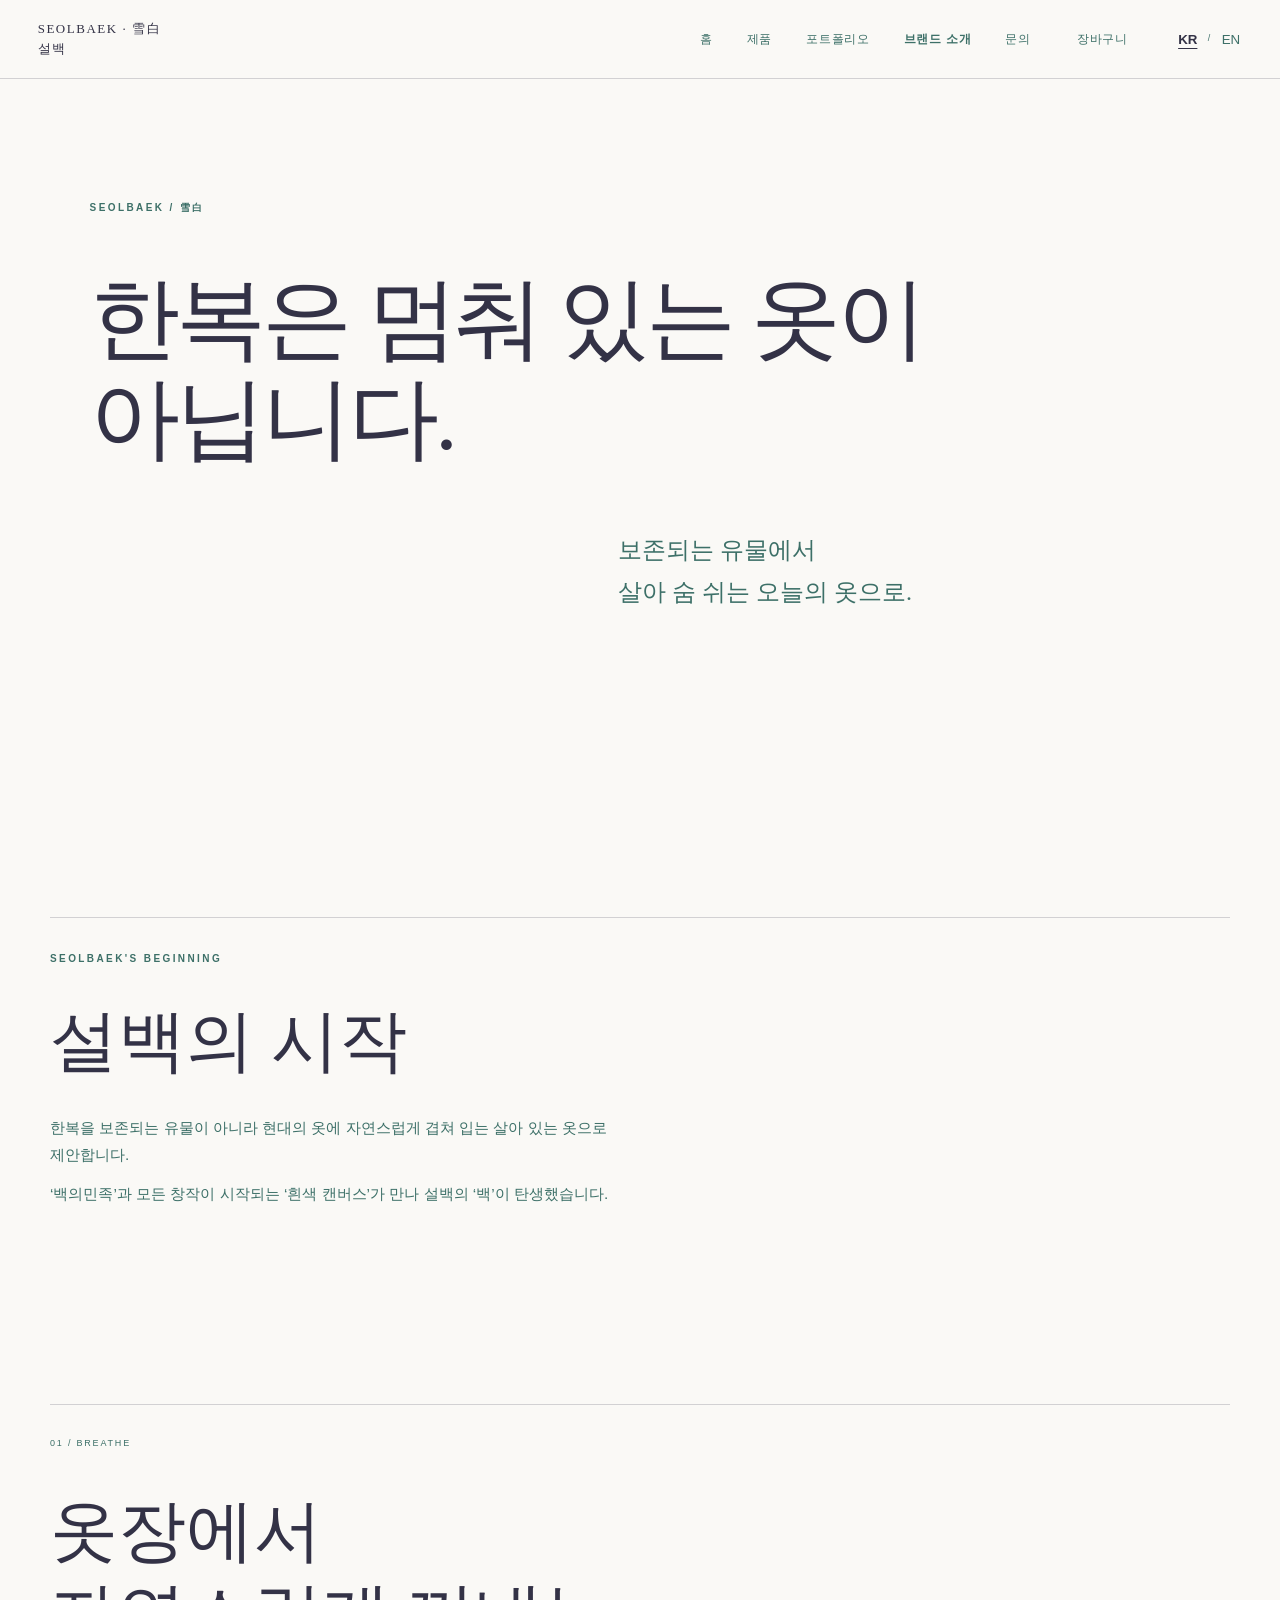
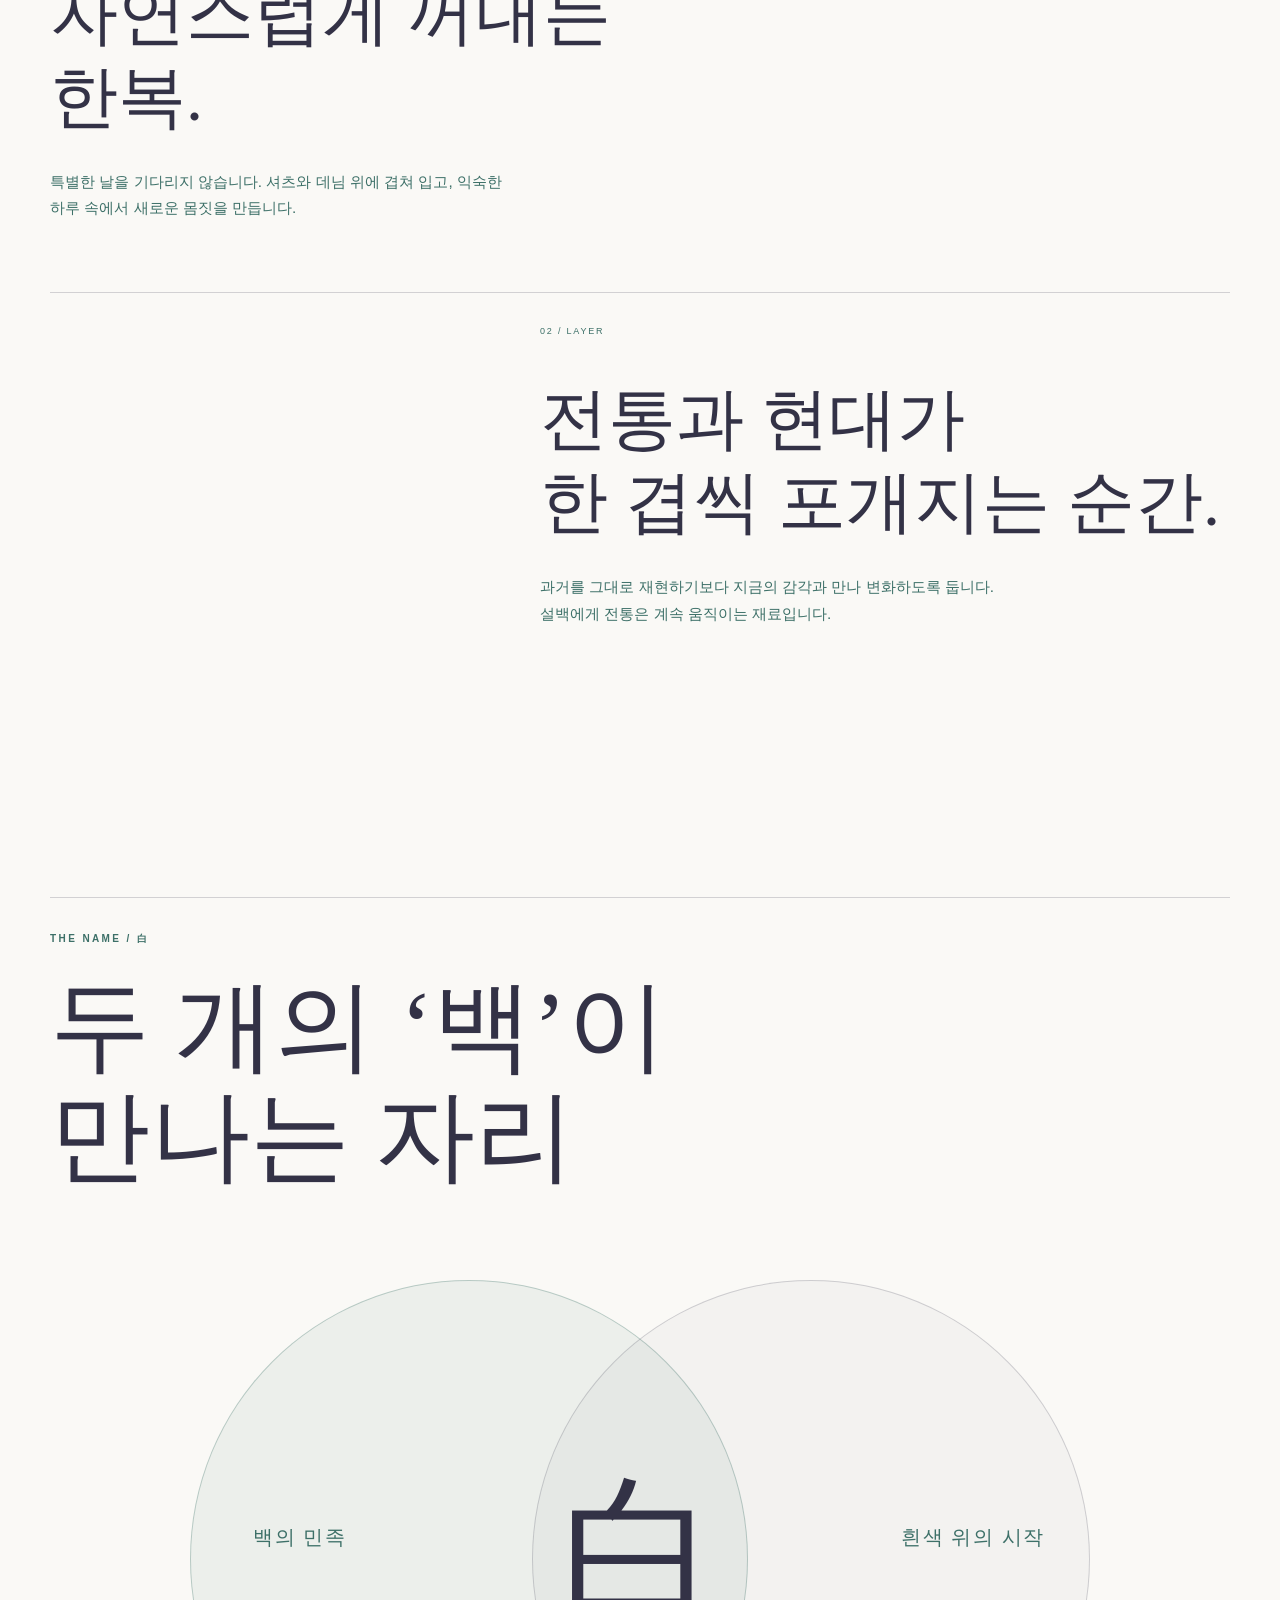
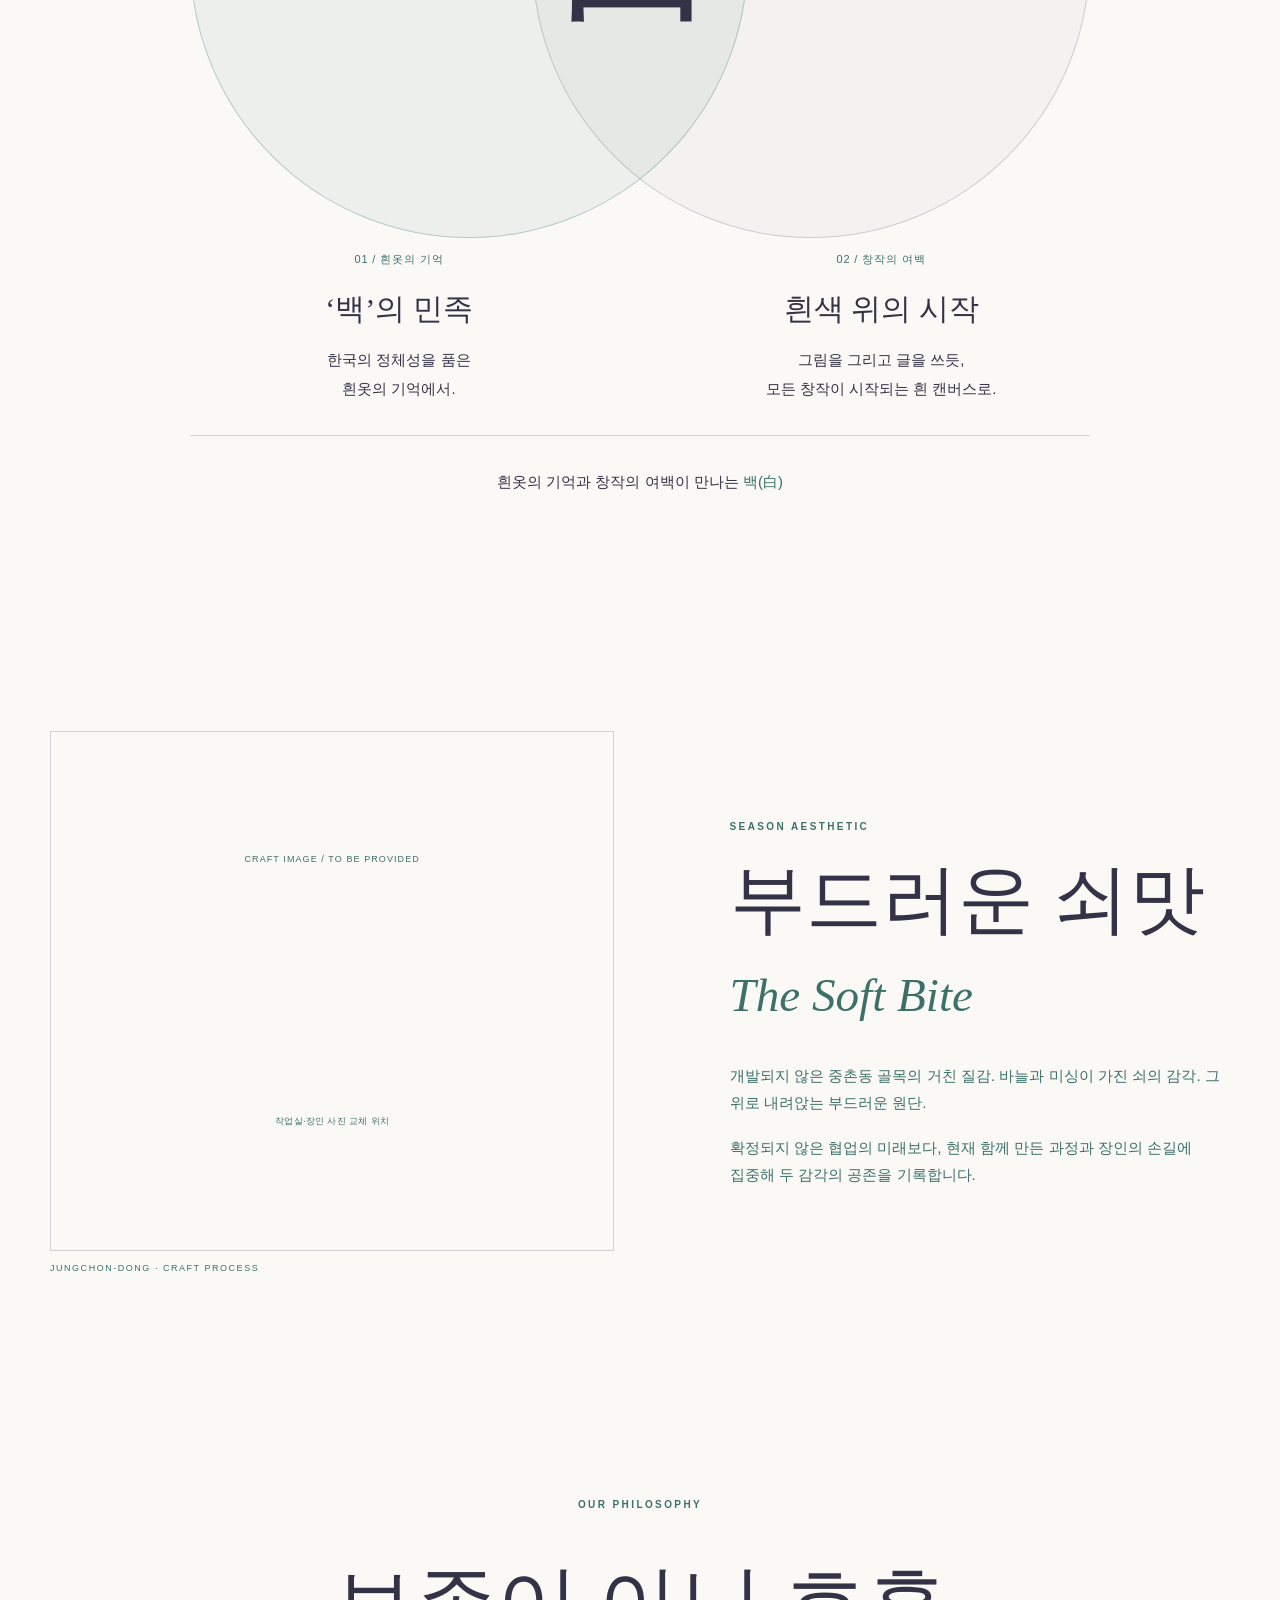
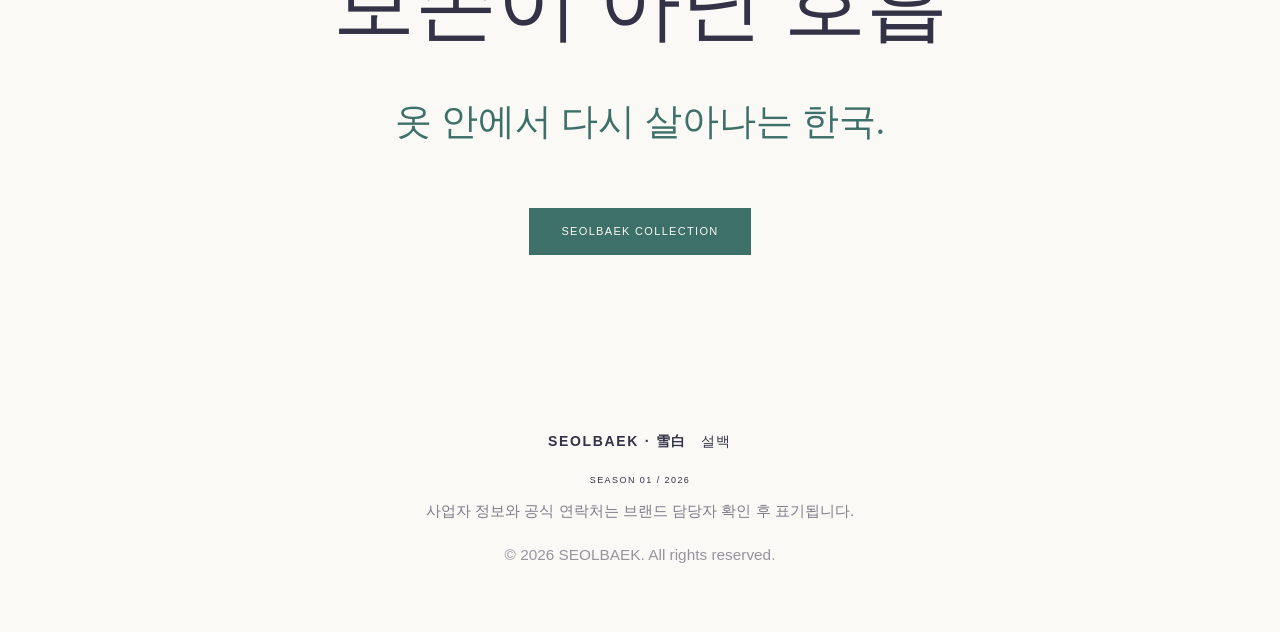
==== commit 7e8136f2: "[김윤철] 사이트 디자인 피드백 반영 및 배포 준비" ====
--- a/about.html
+++ b/about.html
@@ -51,8 +51,8 @@
             <span class="white-origin-circle white-origin-memory"></span>
             <span class="white-origin-circle white-origin-canvas"></span>
             <span class="white-origin-symbol">白</span>
-            <span class="white-origin-marker white-origin-marker-left">01 / MEMORY</span>
-            <span class="white-origin-marker white-origin-marker-right">02 / POSSIBILITY</span>
+            <span class="white-origin-marker white-origin-marker-left">백의 민족</span>
+            <span class="white-origin-marker white-origin-marker-right">흰색 위의 시작</span>
           </div>
           <figcaption class="white-origin-caption">
             <div><span class="white-origin-label">01 / 흰옷의 기억</span><h3>‘백’의 민족</h3><p>한국의 정체성을 품은<br />흰옷의 기억에서.</p></div>
@@ -60,10 +60,6 @@
             <p class="white-origin-connection">흰옷의 기억과 창작의 여백이 만나는 <span>백(白)</span></p>
           </figcaption>
         </figure>
-        <div class="name-grid">
-          <article class="reveal-on-scroll"><span>01</span><h3 data-i18n="about.whitePeople">백의민족</h3><p data-i18n="about.whitePeopleBody">한국의 정체성을 품은 흰옷의 기억.</p></article>
-          <article class="reveal-on-scroll"><span>02</span><h3 data-i18n="about.canvas">흰 캔버스</h3><p data-i18n="about.canvasBody">모든 창작과 오늘의 색이 시작되는 여백.</p></article>
-        </div>
       </div>
     </section>
 
@@ -83,7 +79,7 @@
     <section class="philosophy-statement">
       <p class="eyebrow reveal-on-scroll">OUR PHILOSOPHY</p>
       <blockquote class="reveal-on-scroll" data-i18n="about.philosophy">보존이 아닌 호흡<br /><span>옷 안에서 다시 살아나는 한국.</span></blockquote>
-      <a class="btn" href="products.html" data-i18n="about.viewSeason">SEASON 01 만나기</a>
+      <a class="btn" href="products.html" data-i18n="about.viewSeason" data-i18n-ko="SEOLBAEK COLLECTION">SEOLBAEK COLLECTION</a>
     </section>
   </main>
 
--- a/style.css
+++ b/style.css
@@ -16,6 +16,7 @@
   --ink-soft: var(--jade);
   --accent: var(--jade);
   --line: color-mix(in srgb, var(--ink) 20%, transparent);
+  --about-divider: rgba(51, 50, 70, 0.2);
   --veil: color-mix(in srgb, var(--white) 68%, transparent);
   --shadow: color-mix(in srgb, var(--ink) 18%, transparent);
 
@@ -325,8 +326,8 @@
 .craft-copy > p:not(.eyebrow) { max-width: 480px; margin-top: 28px; color: var(--ink-soft); }
 
 .collection-head { display: grid; gap: 48px; padding: 90px 22px 70px; border-bottom: 1px solid var(--ink); }
-.collection-head h1 { margin-top: 20px; font-family: var(--font-display); font-size: clamp(58px, 16vw, 150px); font-weight: 400; line-height: .87; }
-.collection-head h1 span { margin-left: 18%; color: var(--blue); font-size: .48em; }
+.collection-head :is(h1, h2) { margin-top: 20px; font-family: var(--font-display); font-size: clamp(58px, 16vw, 150px); font-weight: 400; line-height: .87; }
+.collection-head :is(h1, h2) span { margin-left: 18%; color: var(--blue); font-size: .48em; }
 .collection-head > div:last-child { max-width: 520px; align-self: end; }
 .collection-kicker { margin-bottom: 18px; font-family: var(--font-display); font-size: 22px; }
 .collection-head > div:last-child > p:last-child { color: var(--ink-soft); }
@@ -337,14 +338,17 @@
 .about-opening { min-height: calc(100svh - 62px); padding: 90px 22px 70px; background: var(--snow); }
 .about-opening h1 { margin-top: 52px; font-family: var(--font-display); font-size: clamp(52px, 15vw, 142px); font-weight: 400; line-height: 1.08; letter-spacing: -.05em; }
 .about-opening-note { margin-top: 60px; padding-left: 34%; color: var(--blue); font-family: var(--font-display); font-size: clamp(17px, 4vw, 24px); }
-.story-steps { padding-block: 100px; }
-.story-step { max-width: 690px; padding-block: 70px; border-top: 1px solid var(--ink); }
+.story-steps { padding-block: 100px; container-type: inline-size; }
+.story-step { position: relative; max-width: 690px; padding-block: 32px 70px; }
+/* 글의 폭과 정렬은 유지하고 구분선만 본문 전체 너비에 맞춥니다. */
+.story-step::before { content: ""; position: absolute; top: 0; left: 0; width: 100cqw; border-top: 1px solid var(--about-divider); }
+.story-step-right::before { left: auto; right: 0; }
 .story-step-right { margin-left: auto; }
 .story-index { color: var(--blue); font-size: 9px; letter-spacing: .2em; }
 .story-step h2 { margin-top: 38px; font-family: var(--font-display); font-size: clamp(38px, 9vw, 68px); font-weight: 400; line-height: 1.22; }
 .story-step > p:last-child { max-width: 480px; margin-top: 30px; color: var(--ink-soft); }
 .name-origin { padding-block: 100px; background: var(--snow); color: var(--ink); }
-.name-origin > .section-wide { border-top: 1px solid var(--line); padding-top: 32px; }
+.name-origin > .section-wide { border-top: 1px solid var(--about-divider); padding-top: 32px; }
 .name-origin .eyebrow { color: var(--jade); }.name-origin h2 { margin-top: 24px; font-family: var(--font-display); font-size: clamp(46px, 12vw, 100px); font-weight: 400; line-height: 1.1; }
 .name-grid { display: grid; gap: 1px; margin-top: 70px; background: color-mix(in srgb, var(--snow) 40%, transparent); }
 .name-grid article { padding: 38px 24px; background: var(--snow); color: var(--ink); }
@@ -471,6 +475,9 @@
 .category-grid span { color: var(--blue); font-size: 9px; letter-spacing: .15em; }
 .category-grid h3 { margin-top: var(--space-lg); font-family: var(--font-display); font-size: 36px; font-weight: 400; }
 .category-grid p { margin-top: var(--space-sm); color: var(--ink-soft); font-size: 13px; }
+.category-photo-area { min-height: 260px; overflow: hidden; background: var(--surface); }
+.category-photo-area img { display: block; width: 100%; height: 100%; min-height: 260px; object-fit: cover; }
+@media (min-width: 720px) { .category-photo-area, .category-photo-area img { min-height: 390px; } }
 .origin-teaser { padding-block: var(--space-xl); background: var(--snow); color: var(--ink); }
 .origin-layout { display: grid; gap: var(--space-lg); }
 .origin-teaser .eyebrow, .origin-teaser .origin-copy, .origin-teaser .line-link { color: var(--jade); }
@@ -482,6 +489,9 @@
 .media-placeholder::before { width: 1px; height: 84%; transform: rotate(17deg); }.media-placeholder::after { width: 84%; height: 1px; transform: rotate(-22deg); }
 .media-placeholder span, .media-placeholder small { position: relative; z-index: 1; padding: 3px 8px; background: var(--snow); font-size: 9px; letter-spacing: .12em; }
 .media-placeholder small { display: block; margin-top: 7px; letter-spacing: .04em; }
+.craft-placeholder { overflow: hidden; }
+.craft-placeholder img { width: 100%; height: 100%; min-height: 520px; object-fit: cover; display: block; }
+.craft-placeholder::before, .craft-placeholder::after { display: none; }
 .craft-copy { align-self: center; }
 .craft-copy > p:not(.eyebrow) { max-width: 490px; margin-top: var(--space-md); color: var(--ink-soft); }
 .inquiry-banner { padding-block: var(--space-xl); background: var(--white); }
@@ -502,24 +512,33 @@
 .catalog-subfilters button { min-height: 44px; padding: 8px 4px; border: 0; border-bottom: 1px solid transparent; background: transparent; color: var(--ink); font: inherit; font-size: 13px; cursor: pointer; }
 .catalog-subfilters button.active { color: var(--jade); border-bottom-color: var(--jade); }
 .catalog-filters:has(+ .catalog-subfilters[hidden]) { margin-bottom: var(--space-lg); }
-.name-origin-visual { max-width: 900px; margin: 48px auto 0; padding-block: 24px; border-block: 1px solid var(--line); }
+.name-origin-visual { max-width: 900px; margin: 48px auto 0; padding-block: 24px; }
 .white-origin-diagram { position: relative; width: 100%; aspect-ratio: 1.8; margin-block: 16px 32px; }
 .white-origin-circle { position: absolute; top: 0; width: 62%; aspect-ratio: 1; border: 1px solid var(--line); border-radius: 50%; }
 .white-origin-memory { left: 0; background: color-mix(in srgb, var(--jade) 7%, transparent); border-color: color-mix(in srgb, var(--jade) 30%, transparent); }
 .white-origin-canvas { right: 0; background: color-mix(in srgb, var(--ink) 3%, transparent); }
 .white-origin-symbol { position: absolute; inset: 0; display: grid; place-items: center; padding-top: 5%; color: var(--ink); font-family: var(--font-display); font-size: clamp(70px, 14vw, 160px); font-weight: 400; line-height: 1; }
-.white-origin-marker { position: absolute; top: 48%; color: var(--jade); font-size: clamp(8px, 1vw, 11px); letter-spacing: .08em; }
+/* 15pt는 화면에서 20px이며, 좁은 화면에서는 문구를 줄바꿈합니다. */
+.white-origin-marker { position: absolute; top: 48%; max-width: 30%; color: var(--jade); font-size: 15pt; letter-spacing: .08em; text-align: center; }
 .white-origin-marker-left { left: 7%; }
 .white-origin-marker-right { right: 5%; }
 .white-origin-caption { display: grid; gap: 28px; padding-top: 32px; color: var(--ink); word-break: keep-all; overflow-wrap: break-word; }
 .white-origin-label { color: var(--jade); font-size: 11px; letter-spacing: .08em; }
 .white-origin-caption h3 { margin: 12px 0; font-family: var(--font-display); font-size: clamp(23px, 3vw, 30px); font-weight: 400; }
 .white-origin-caption p { font-size: 15px; line-height: 1.9; }
-.white-origin-connection { padding-top: 24px; border-top: 1px solid var(--line); }
+.white-origin-connection { padding-top: 32px; border-top: 1px solid var(--about-divider); }
 .white-origin-connection span { color: var(--jade); }
 @media (min-width: 720px) {
   .white-origin-caption { grid-template-columns: repeat(2, minmax(0, 1fr)); gap: 32px 64px; text-align: center; }
   .white-origin-connection { grid-column: 1 / -1; }
+}
+
+@font-face {
+  font-family: "Gmarket Sans";
+  src: url("fonts/GmarketSansLight.ttf") format("truetype");
+  font-style: normal;
+  font-weight: 300;
+  font-display: swap;
 }
 .catalog-grid { min-height: 320px; }
 
@@ -605,7 +624,7 @@
 .footer-icons { display: flex; justify-content: center; gap: 24px; margin-bottom: 22px; color: var(--ink); }
 .footer-icons span { display: grid; width: 28px; height: 28px; border: 1px solid currentColor; border-radius: 50%; place-items: center; font-family: var(--font-display); font-size: 18px; font-weight: 400; }
 .footer-icons svg { width: 17px; height: 17px; fill: none; stroke: currentColor; stroke-width: 1.2; stroke-linecap: round; stroke-linejoin: round; }
-.about-origin-note { padding-block: var(--space-xl); border-top: 1px solid var(--line); }
+.about-origin-note { padding-block: 32px var(--space-xl); border-top: 1px solid var(--about-divider); }
 .about-origin-note h2 { margin: 16px 0; font-family: var(--font-display); font-size: clamp(34px, 8vw, 68px); font-weight: 400; }
 .about-origin-note p:not(.eyebrow) { max-width: 620px; margin-top: 12px; color: var(--ink-soft); }
 .home-page .instagram-section[hidden] { display: none; }
@@ -629,16 +648,18 @@
 .contact-aside { min-width: 0; }
 .contact-aside h2 { max-width: 34rem; font-size: clamp(2rem, 3.5vw, 3.8rem); line-height: 1.25; }
 .collection-head { min-height: 42vh; }
-.collection-head h1 { display: flex; flex-wrap: wrap; gap: .18em; align-items: baseline; font-size: clamp(3.4rem, 7vw, 6.5rem); line-height: .95; }
-.collection-head h1 .season-year-group { display: inline-block; margin-left: 0; white-space: nowrap; font-size: 1em; }
-.intro-wordmark h1 { max-width: 100%; font-family: var(--font-main); font-size: clamp(2.5rem, 5vw, 5.2rem); line-height: 1.05; font-weight: 300; letter-spacing: .045em; word-break: keep-all; }
-.intro-wordmark h1 small { font-weight: 700; }
+.collection-head :is(h1, h2) { display: flex; flex-wrap: wrap; gap: .18em; align-items: baseline; font-size: clamp(3.4rem, 7vw, 6.5rem); line-height: .95; }
+.collection-head :is(h1, h2) .season-year-group { display: inline-block; margin-left: 0; white-space: nowrap; font-size: 1em; }
+.intro-wordmark h1 { display: flex; align-items: baseline; gap: .3em; max-width: 100%; font-family: var(--font-main); font-size: clamp(2.5rem, 5vw, 5.2rem); line-height: 1.05; font-weight: 700; letter-spacing: .045em; word-break: keep-all; }
+.intro-wordmark h1#intro-title { font-family: "Gmarket Sans", var(--font-main); font-weight: 300; font-size: 80pt; letter-spacing: .1em; }
+@media (max-width: 719px) { .intro-wordmark h1#intro-title { font-size: 60pt; } }
+.intro-wordmark h1 small { display: inline; margin-top: 0; font-weight: 400; }
 .intro-subcopy { max-width: 34rem; word-break: keep-all; }
 .editorial-heading > p:last-child, .origin-copy > p, .craft-copy > p:not(.eyebrow), .contact-aside > p:not(.eyebrow) { max-width: 40rem; }
 @media (max-width: 719px) {
   .about-opening h1 { max-width: 10em; }
   .collection-head { min-height: 38vh; }
-  .collection-head h1 { font-size: clamp(3.1rem, 15vw, 5rem); }
+  .collection-head :is(h1, h2) { font-size: clamp(3.1rem, 15vw, 5rem); }
 }
 
 /* 홈 제목은 넓은 한 줄 영역에서 의미 단위 줄바꿈만 사용합니다. */
@@ -698,3 +719,20 @@
 .origin-teaser .origin-copy { color: var(--ink); }
 .inquiry-banner h2 { font-size: 35pt; line-height: 1.25; word-break: keep-all; white-space: nowrap; }
 @media (max-width: 719px) { .inquiry-banner h2 { font-size: 20pt; white-space: normal; } }
+
+/* 홈에서는 기존 섹션의 좌우 여백을 사용하고 제품 목록과 간격을 둡니다. */
+.home-collection-head { position: relative; padding-inline: 0; margin-bottom: var(--space-lg); border-bottom: 0; }
+.home-collection-head > div { min-width: 0; }
+/* 그림자로 구분선만 화면 끝까지 연장해 가로 스크롤을 방지합니다. */
+.home-collection-head::after { content: ""; position: absolute; inset: auto 0 0; height: 1px; background: var(--ink); box-shadow: 0 0 0 100vmax var(--ink); clip-path: inset(0 -100vmax); }
+.home-collection-head h2 { display: block; line-height: 1.08; }
+/* 제품 제목은 두 줄을 유지하며 모바일에서도 단어가 잘리지 않게 합니다. */
+.products-page .collection-head > div:first-child { min-width: 0; container-type: inline-size; }
+.products-page .collection-head h1 { display: block; margin-top: 0; font-size: clamp(1.5rem, 12cqw, 6.5rem); }
+.products-page .collection-head h1 .season-year-group { display: block; }
+@media (min-width: 720px) {
+  /* 설명은 아래쪽에 유지하고, 같은 행의 중심에 제목을 맞춥니다. */
+  .products-page .collection-head { grid-template-rows: 1fr auto; row-gap: 0; }
+  .products-page .collection-head > div:first-child { grid-area: 2 / 1; align-self: center; height: 0; display: flex; align-items: center; }
+  .products-page .collection-head > div:last-child { grid-area: 2 / 2; }
+}
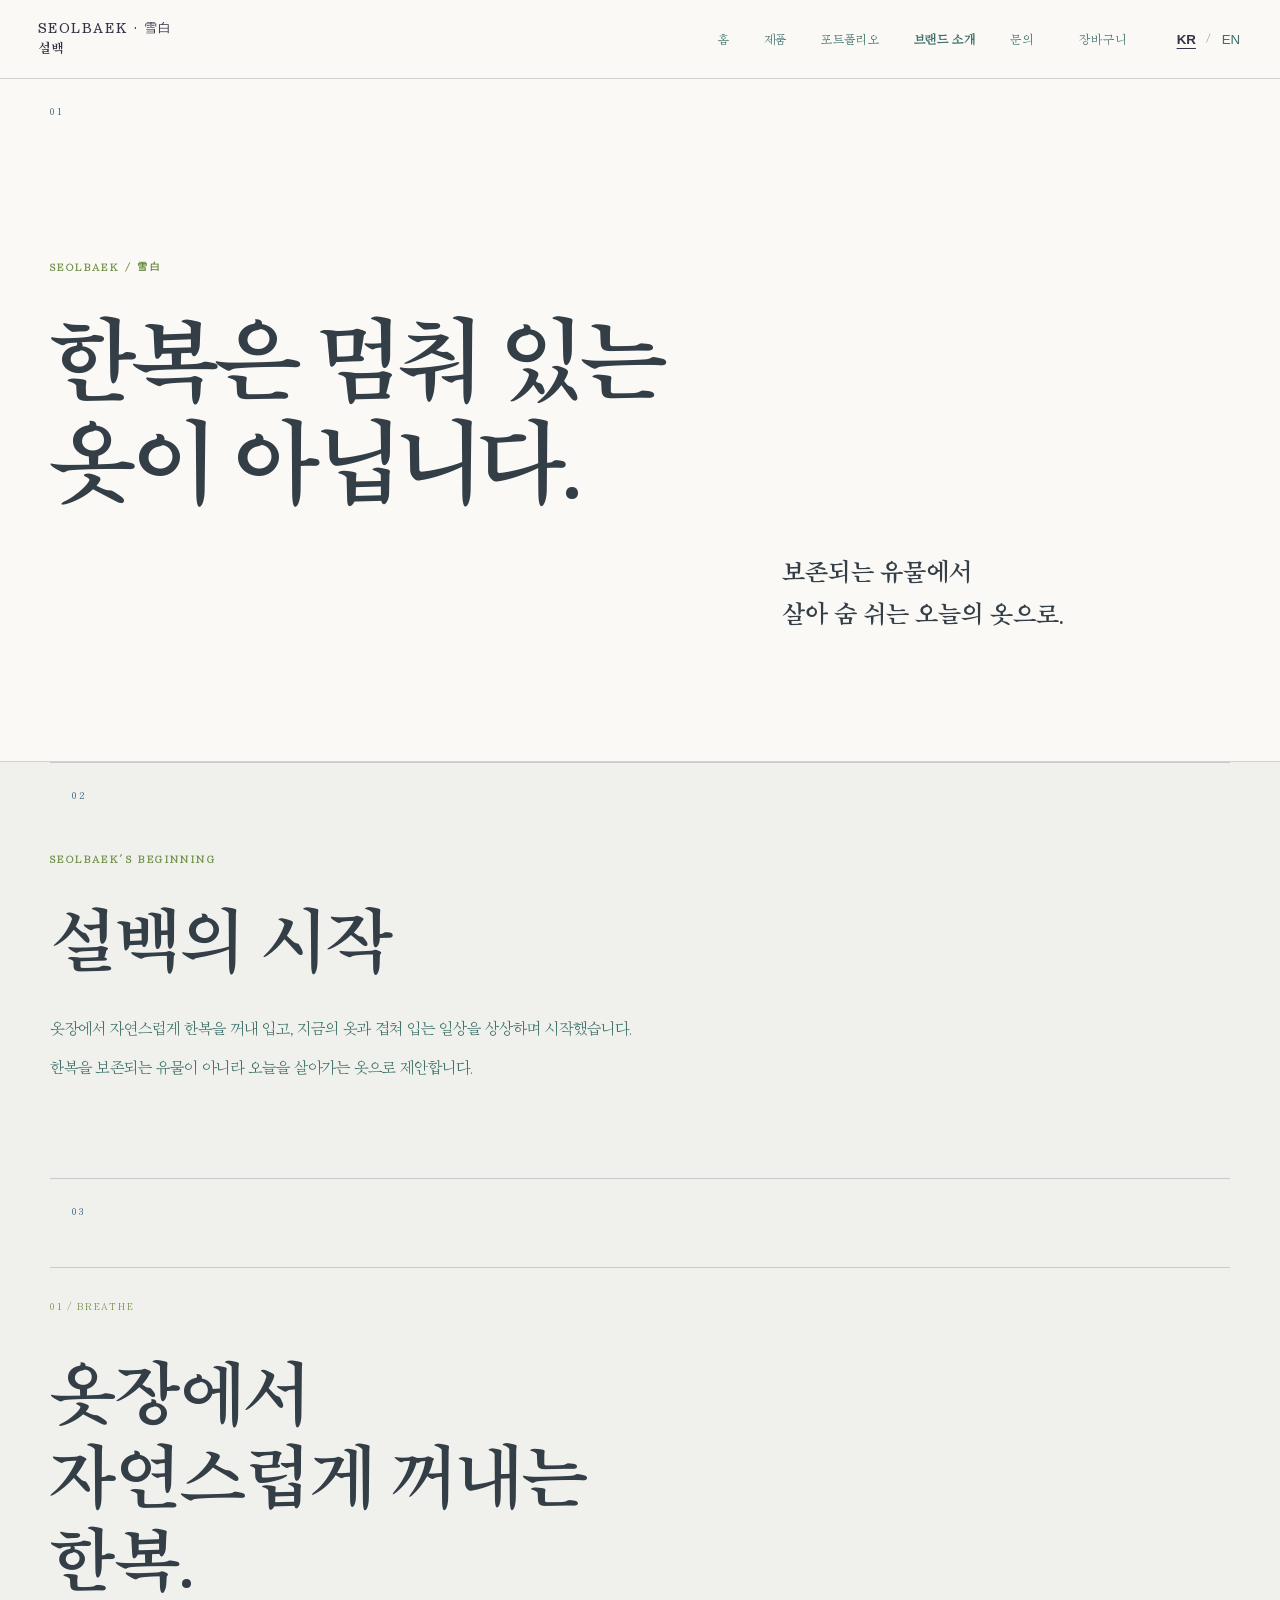
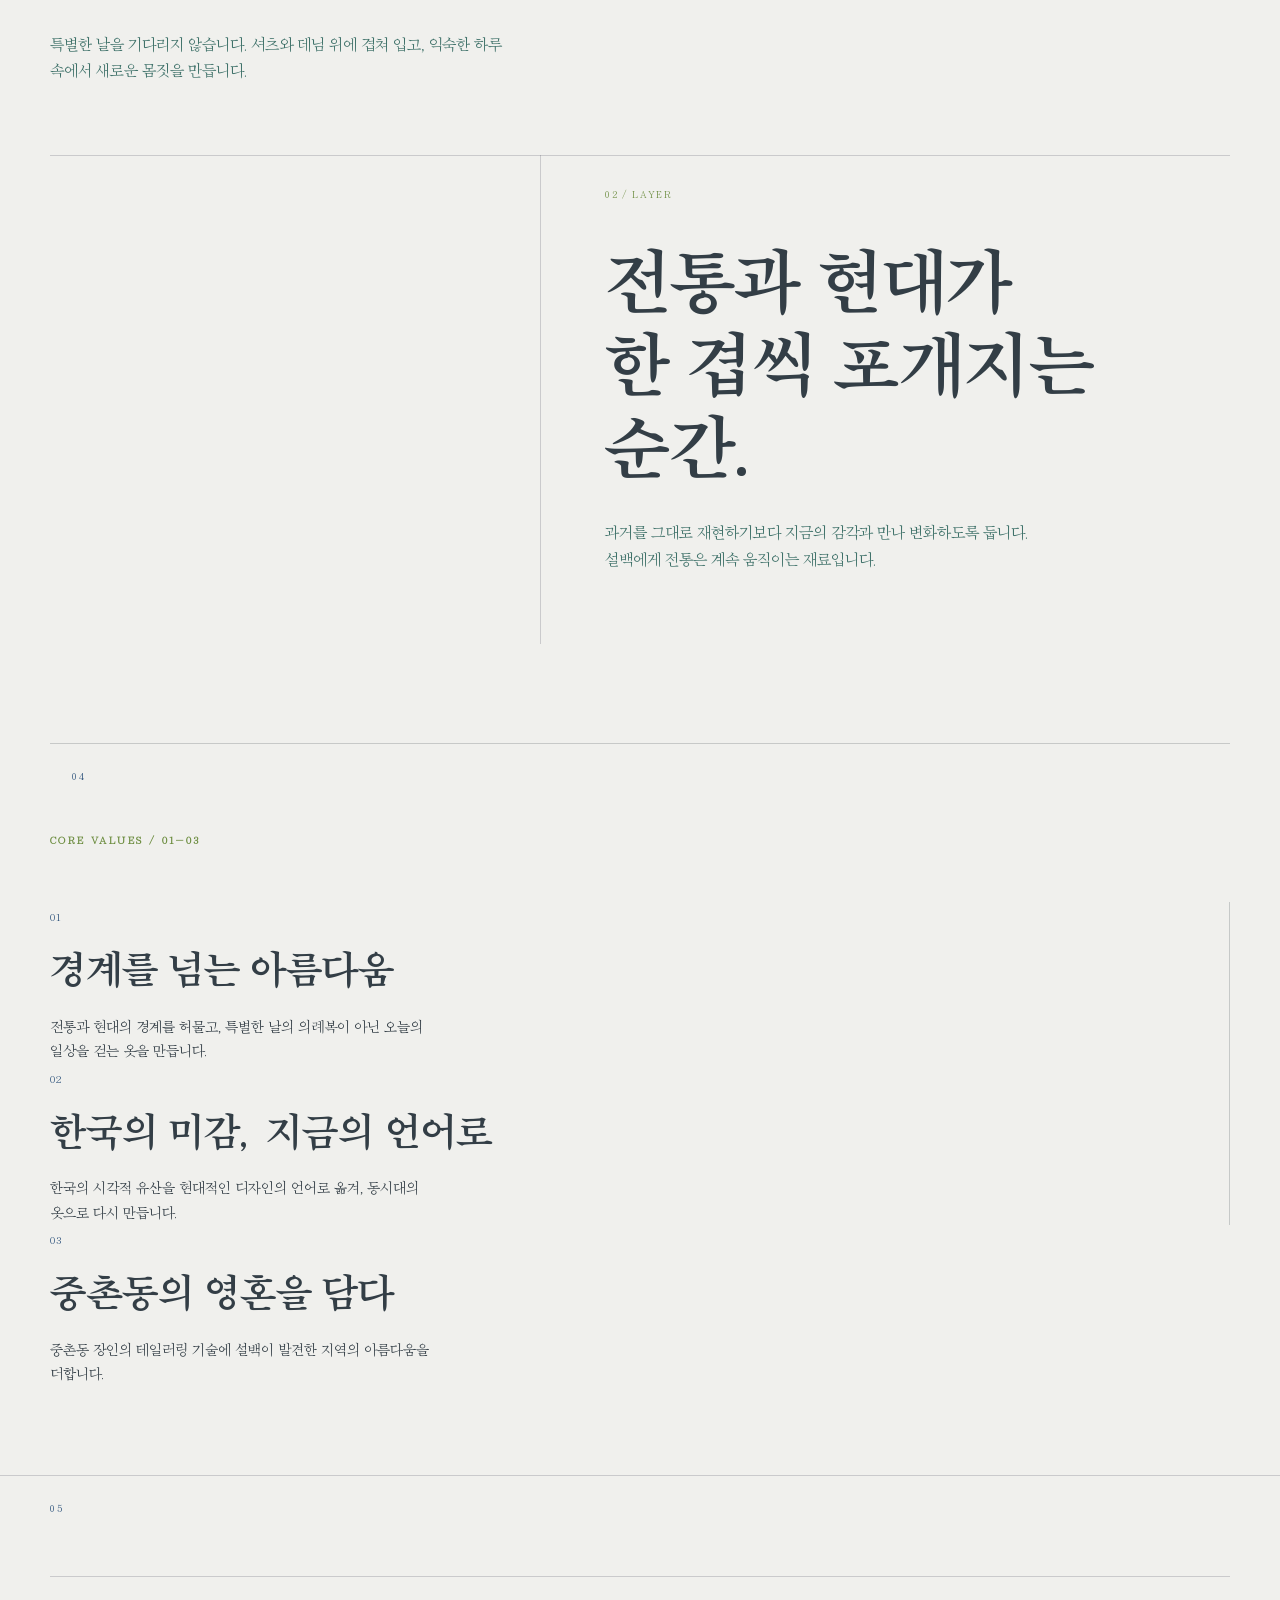
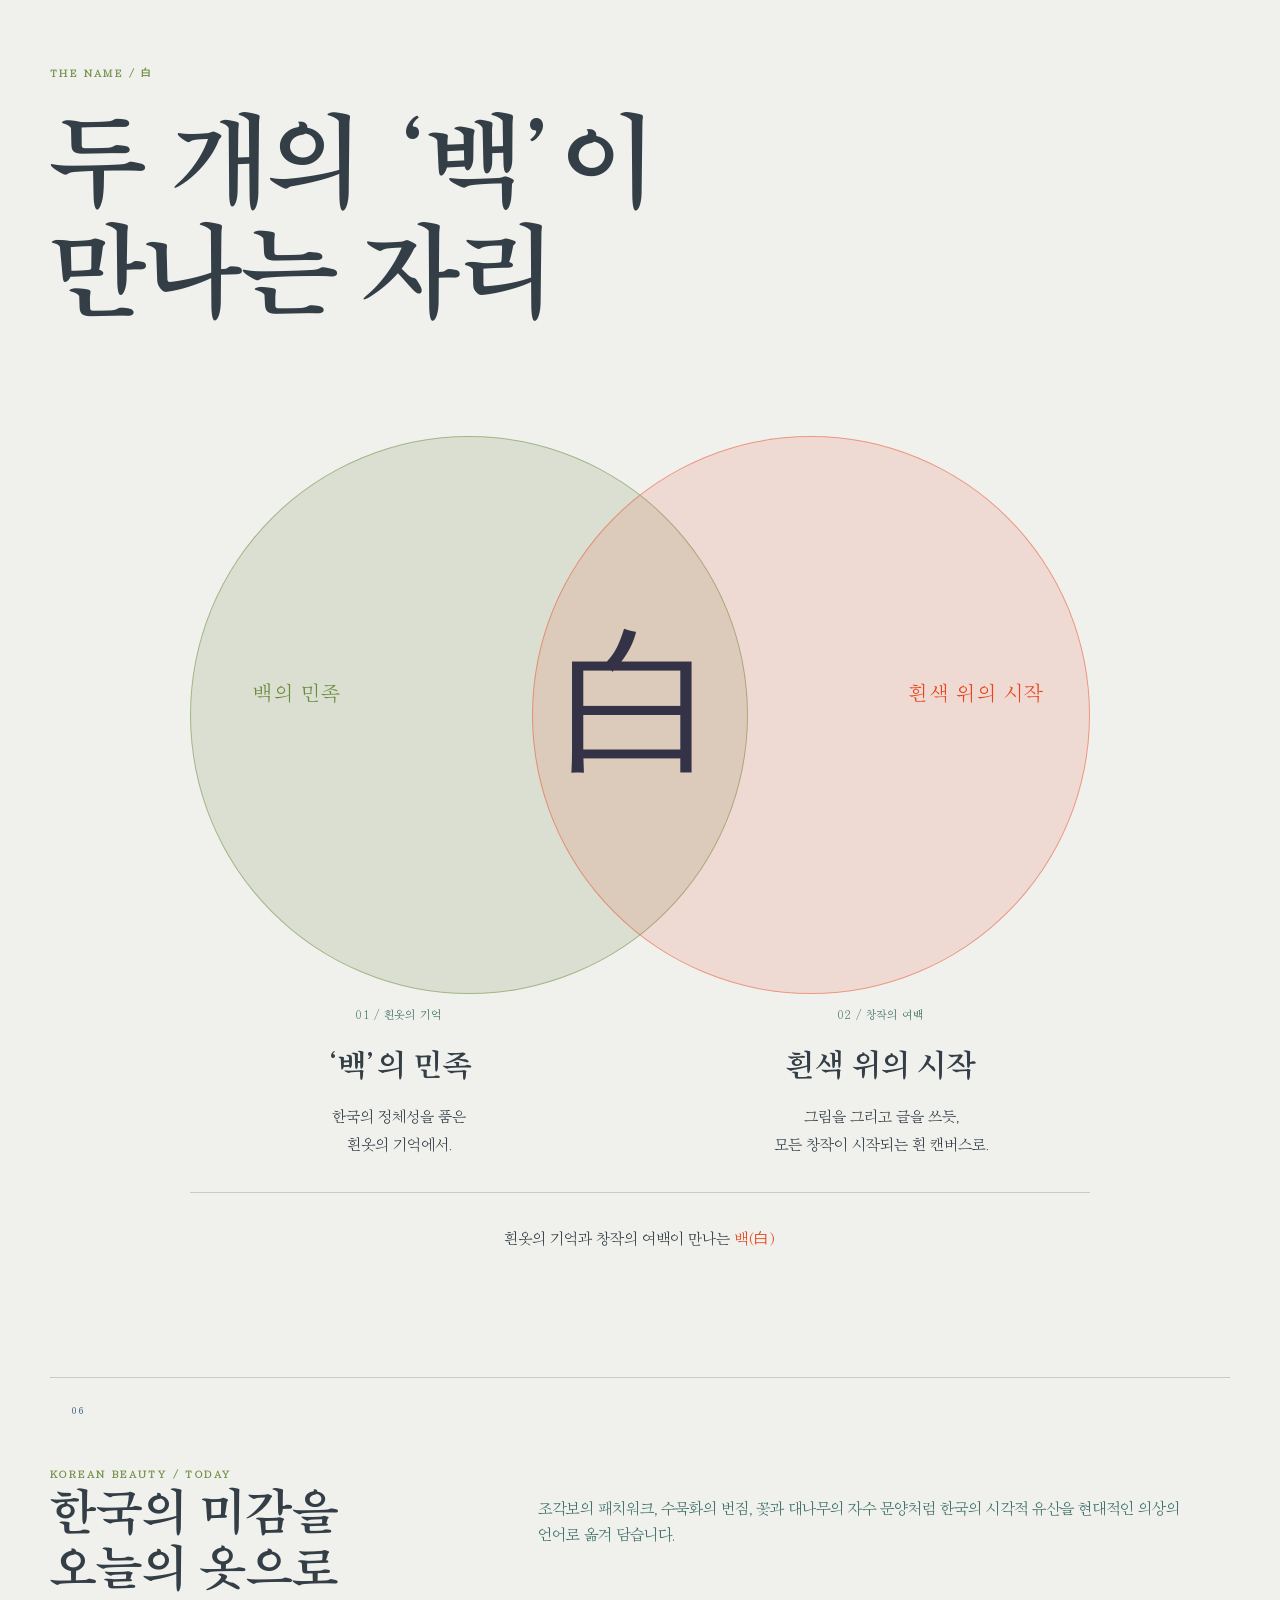
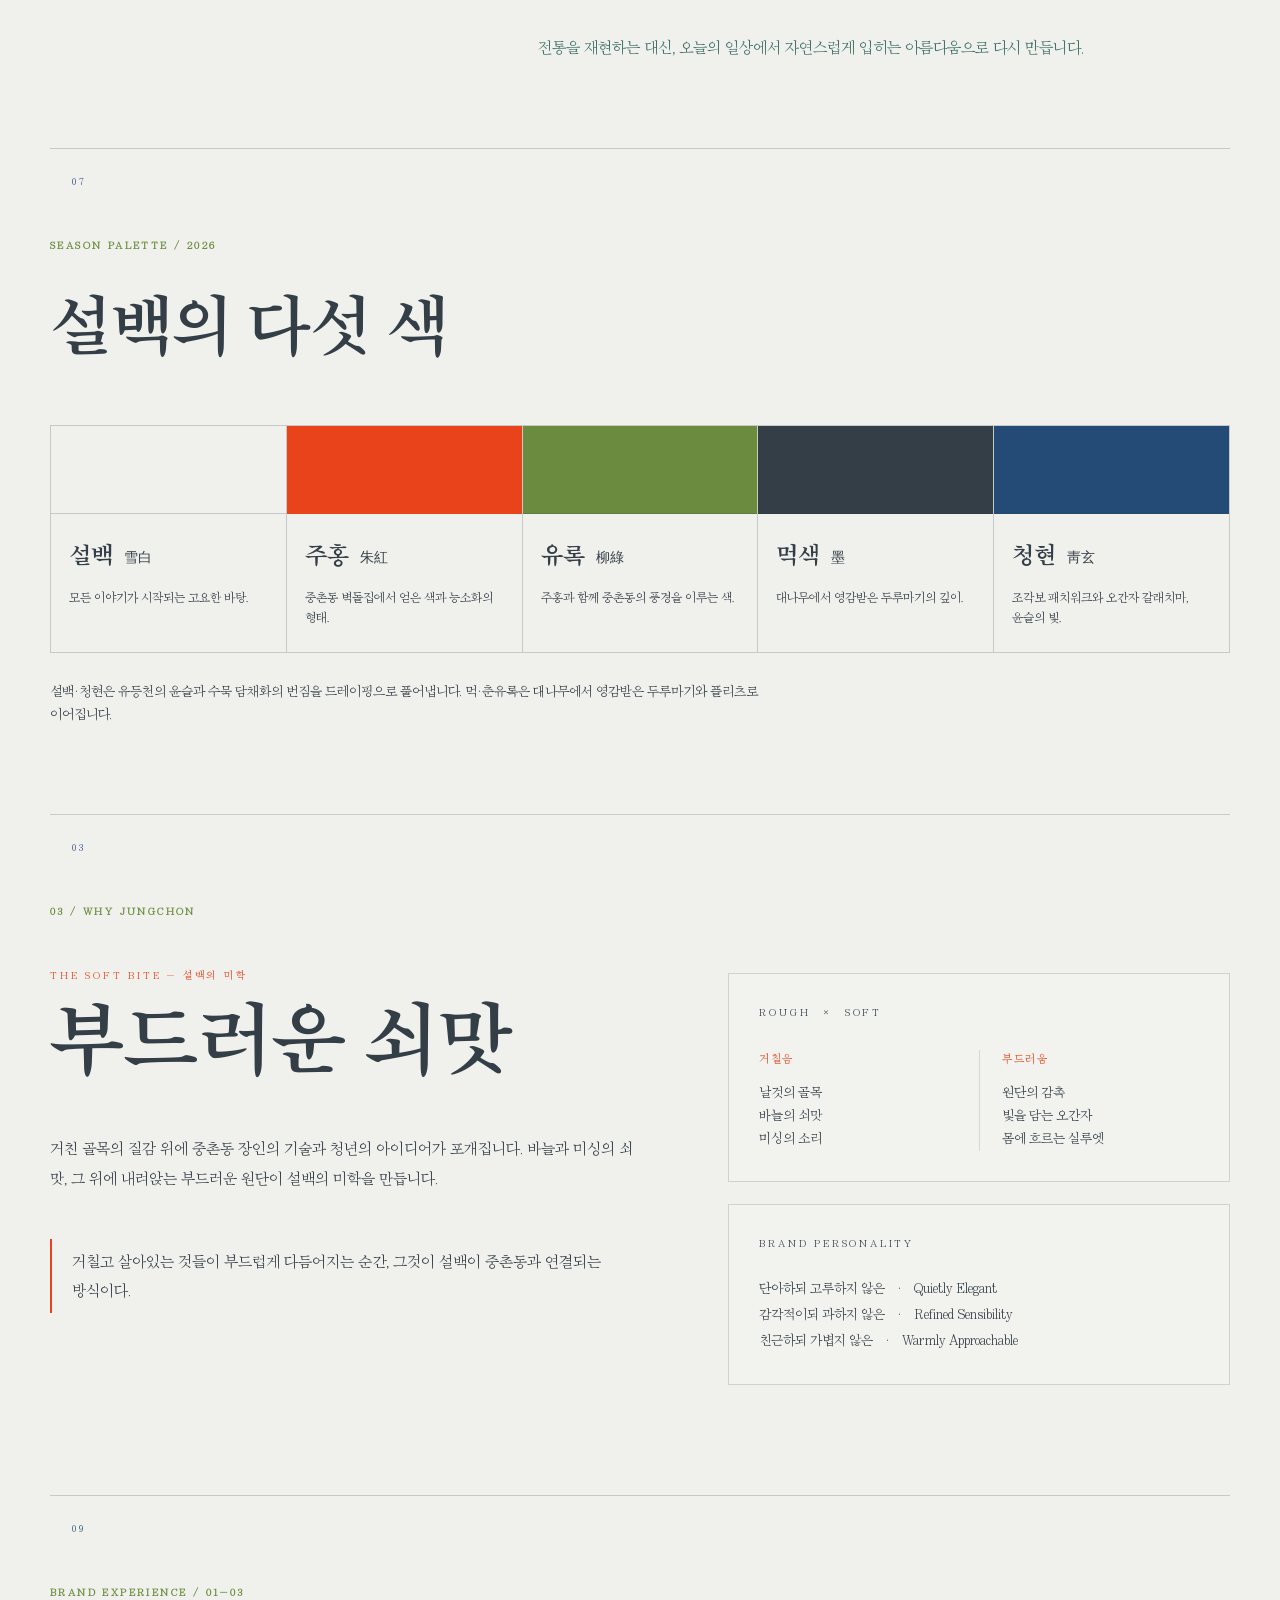
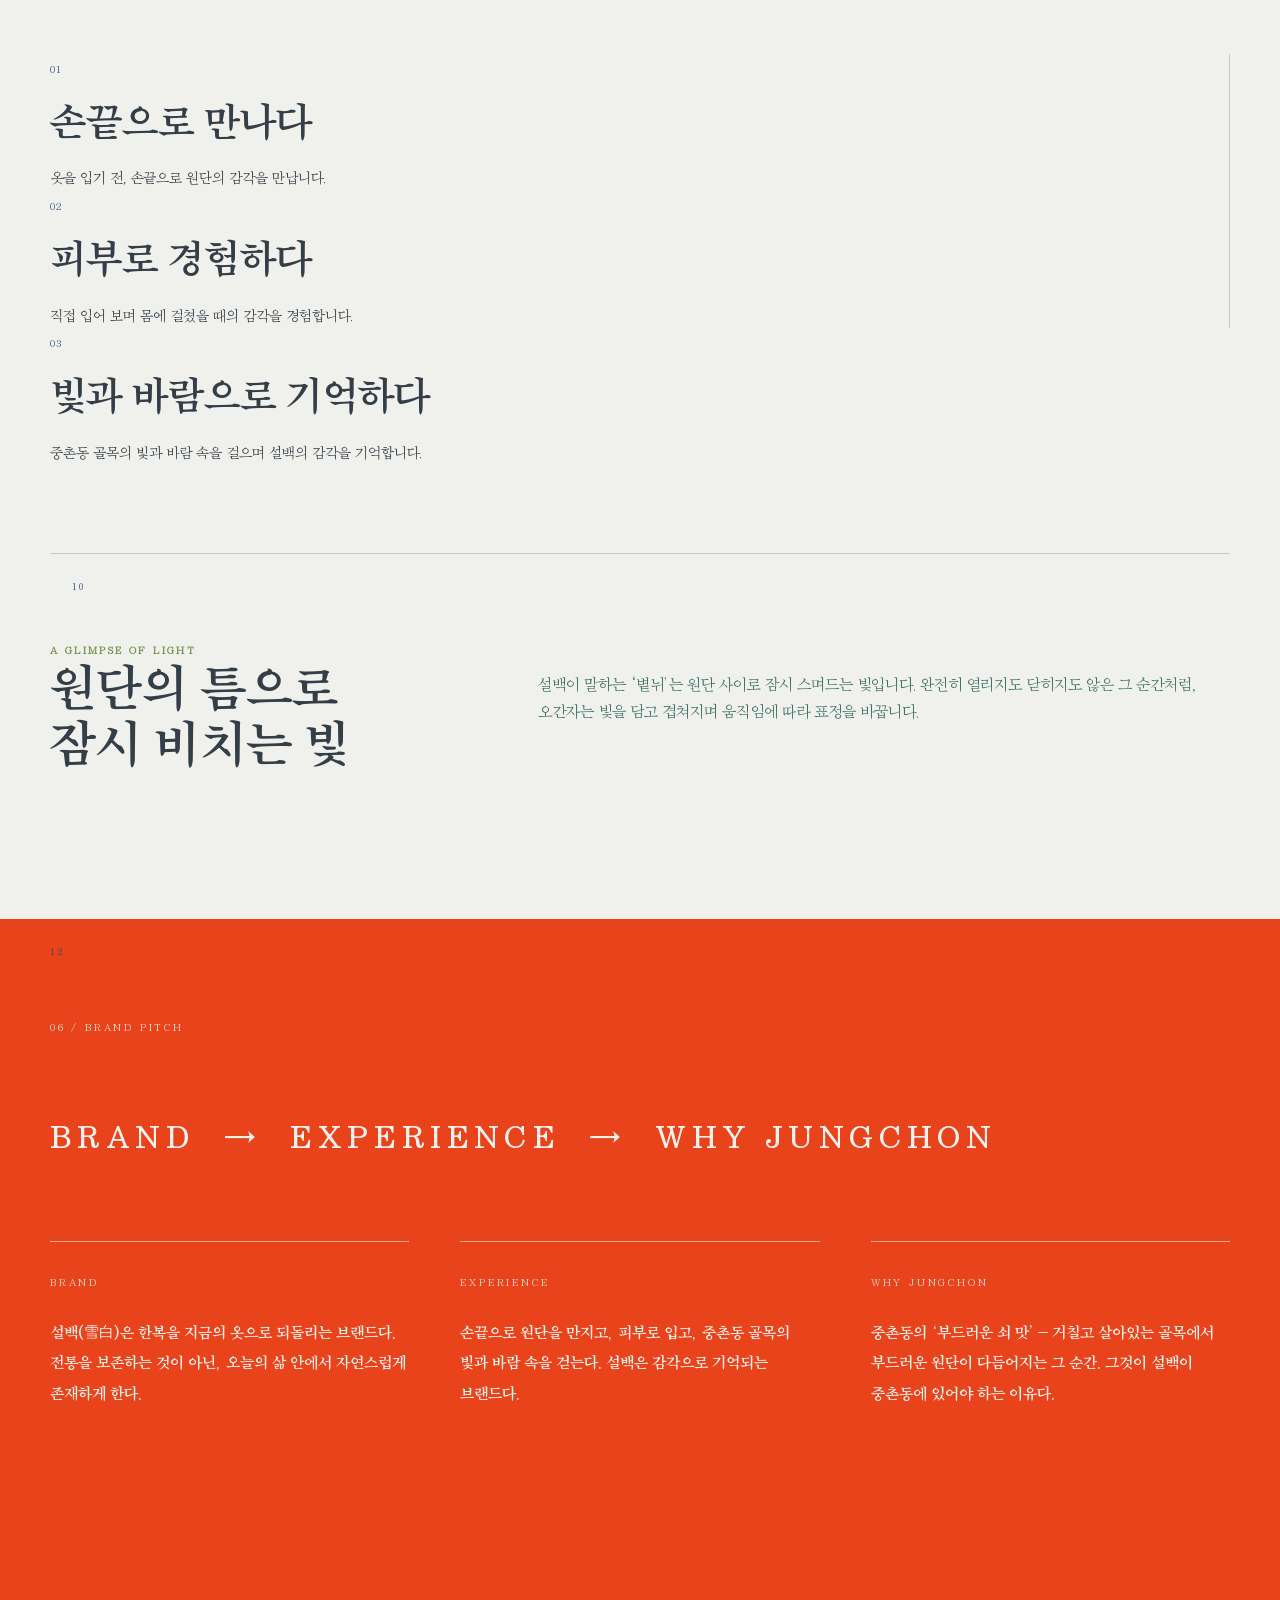
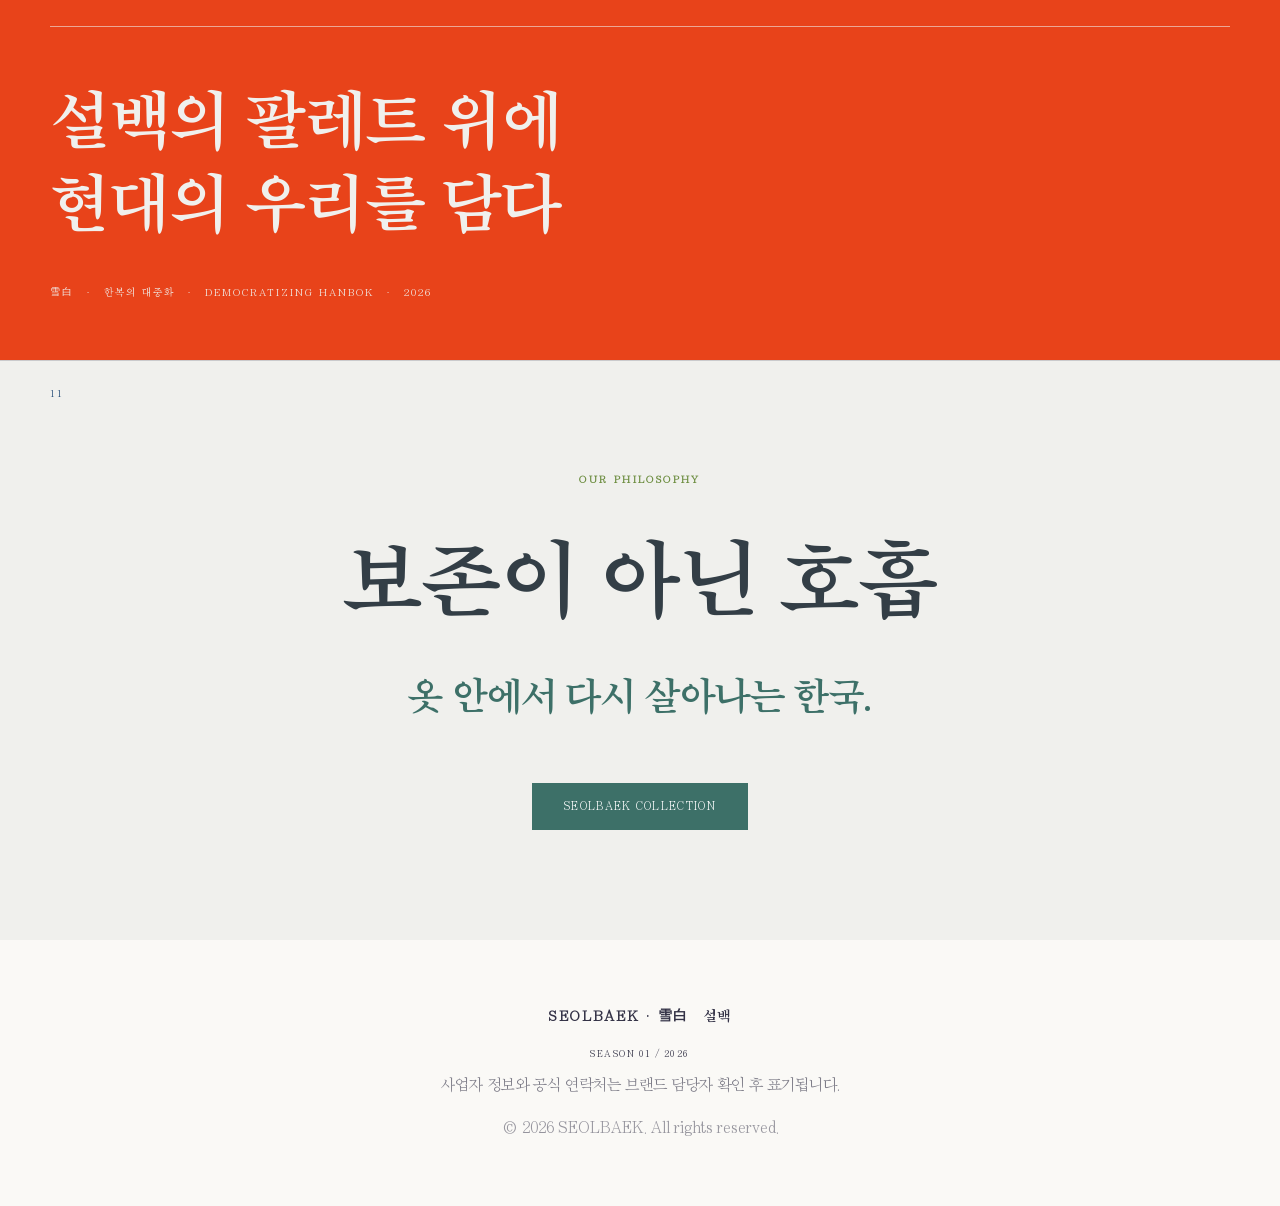
==== commit f13e95cb: "[김윤철] 홈페이지 디자인 및 배경 개선" ====
--- a/about.html
+++ b/about.html
@@ -5,7 +5,7 @@
   <meta name="viewport" content="width=device-width, initial-scale=1.0" />
   <title>브랜드 — 설백 雪白</title>
   <meta name="description" content="보존이 아닌 호흡. 설백이 오늘의 한복을 만드는 이야기." />
-  <link rel="stylesheet" href="style.css" />
+  <link rel="stylesheet" href="style.css?v=about-linebreak-20260913" />
 </head>
 <body class="about-page" data-page="about">
   <header class="nav">
@@ -20,15 +20,15 @@
   </header>
 
   <main>
-    <section class="about-opening">
+    <section class="about-opening" data-section="01">
       <p class="eyebrow reveal-on-scroll">SEOLBAEK / 雪白</p>
       <h1 class="reveal-on-scroll" data-i18n="about.hero">한복은 멈춰 있는 옷이 아닙니다.</h1>
       <p class="about-opening-note reveal-on-scroll" data-i18n="about.heroNote">보존되는 유물에서<br />살아 숨 쉬는 오늘의 옷으로.</p>
     </section>
 
-    <section class="section-wide about-origin-note reveal-on-scroll"><p class="eyebrow">SEOLBAEK'S BEGINNING</p><h2>설백의 시작</h2><p>한복을 보존되는 유물이 아니라 현대의 옷에 자연스럽게 겹쳐 입는 살아 있는 옷으로 제안합니다.</p><p>‘백의민족’과 모든 창작이 시작되는 ‘흰색 캔버스’가 만나 설백의 ‘백’이 탄생했습니다.</p></section>
+    <section class="section-wide about-origin-note reveal-on-scroll" data-section="02"><p class="eyebrow">SEOLBAEK'S BEGINNING</p><h2>설백의 시작</h2><p>옷장에서 자연스럽게 한복을 꺼내 입고, 지금의 옷과 겹쳐 입는 일상을 상상하며 시작했습니다.</p><p>한복을 보존되는 유물이 아니라 오늘을 살아가는 옷으로 제안합니다.</p></section>
 
-    <section class="story-steps section-wide">
+    <section class="story-steps section-wide" data-section="03">
       <article class="story-step reveal-on-scroll">
         <p class="story-index">01 / BREATHE</p>
         <h2 data-i18n="about.breatheTitle">옷장에서<br />자연스럽게 꺼내는 한복.</h2>
@@ -41,7 +41,16 @@
       </article>
     </section>
 
-    <section class="name-origin">
+    <section class="about-core-values section-wide" data-section="04">
+      <p class="eyebrow">CORE VALUES / 01—03</p>
+      <div class="about-core-value-grid">
+        <article><span>01</span><h2>경계를 넘는 아름다움</h2><p>전통과 현대의 경계를 허물고, 특별한 날의 의례복이 아닌 오늘의 일상을 걷는 옷을 만듭니다.</p></article>
+        <article><span>02</span><h2>한국의 미감, 지금의 언어로</h2><p>한국의 시각적 유산을 현대적인 디자인의 언어로 옮겨, 동시대의 옷으로 다시 만듭니다.</p></article>
+        <article><span>03</span><h2>중촌동의 영혼을 담다</h2><p>중촌동 장인의 테일러링 기술에 설백이 발견한 지역의 아름다움을 더합니다.</p></article>
+      </div>
+    </section>
+
+    <section class="name-origin" data-section="05">
       <div class="section-wide">
         <p class="eyebrow reveal-on-scroll">THE NAME / 白</p>
         <h2 class="reveal-on-scroll" data-i18n="about.nameTitle">두 개의 ‘백’이<br />만나는 자리</h2>
@@ -63,20 +72,67 @@
       </div>
     </section>
 
-    <section id="soft-bite" class="soft-bite-section section-wide">
-      <figure class="soft-bite-visual reveal-on-scroll">
-        <div class="media-placeholder craft-placeholder" role="img" aria-label="중촌동 작업실과 제작 과정 사진이 들어갈 자리"><span>CRAFT IMAGE / TO BE PROVIDED</span><small data-i18n="placeholder.craft">작업실·장인 사진 교체 위치</small></div>
-        <figcaption>JUNGCHON-DONG · CRAFT PROCESS</figcaption>
-      </figure>
-      <div class="soft-bite-copy reveal-on-scroll">
-        <p class="eyebrow">SEASON AESTHETIC</p>
-        <h2 data-i18n="about.softTitle">부드러운 쇠맛<br /><i>The Soft Bite</i></h2>
-        <p data-i18n="about.softBody1">개발되지 않은 중촌동 골목의 거친 질감. 바늘과 미싱이 가진 쇠의 감각. 그 위로 내려앉는 부드러운 원단.</p>
-        <p data-i18n="about.softBody2">확정되지 않은 협업의 미래보다, 현재 함께 만든 과정과 장인의 손길에 집중해 두 감각의 공존을 기록합니다.</p>
+    <section class="about-value-section section-wide reveal-on-scroll" data-section="06">
+      <p class="eyebrow">KOREAN BEAUTY / TODAY</p>
+      <h2>한국의 미감을<br />오늘의 옷으로</h2>
+      <p>조각보의 패치워크, 수묵화의 번짐, 꽃과 대나무의 자수 문양처럼 한국의 시각적 유산을 현대적인 의상의 언어로 옮겨 담습니다.</p>
+      <p>전통을 재현하는 대신, 오늘의 일상에서 자연스럽게 입히는 아름다움으로 다시 만듭니다.</p>
+    </section>
+
+    <section class="about-palette section-wide" data-section="07">
+      <p class="eyebrow">SEASON PALETTE / 2026</p>
+      <h2>설백의 다섯 색</h2>
+      <div class="about-palette-grid">
+        <article style="--swatch:#F0F0ED"><span class="palette-swatch" aria-hidden="true"></span><h3>설백 <small>雪白</small></h3><p>모든 이야기가 시작되는 고요한 바탕.</p></article>
+        <article style="--swatch:#E8431A"><span class="palette-swatch" aria-hidden="true"></span><h3>주홍 <small>朱紅</small></h3><p>중촌동 벽돌집에서 얻은 색과 능소화의 형태.</p></article>
+        <article style="--swatch:#6B8C3E"><span class="palette-swatch" aria-hidden="true"></span><h3>유록 <small>柳綠</small></h3><p>주홍과 함께 중촌동의 풍경을 이루는 색.</p></article>
+        <article style="--swatch:#333E46"><span class="palette-swatch" aria-hidden="true"></span><h3>먹색 <small>墨</small></h3><p>대나무에서 영감받은 두루마기의 깊이.</p></article>
+        <article style="--swatch:#244B76"><span class="palette-swatch" aria-hidden="true"></span><h3>청현 <small>靑玄</small></h3><p>조각보 패치워크와 오간자 갈래치마, 윤슬의 빛.</p></article>
+      </div>
+      <p class="palette-note">설백·청현은 유등천의 윤슬과 수묵 담채화의 번짐을 드레이핑으로 풀어냅니다. 먹·춘유록은 대나무에서 영감받은 두루마기와 플리츠로 이어집니다.</p>
+    </section>
+
+    <section id="soft-bite" class="soft-bite-section section-wide" data-section="03">
+      <div class="soft-bite-editorial reveal-on-scroll">
+        <p class="eyebrow">03 / WHY JUNGCHON</p>
+        <p class="soft-bite-kicker">THE SOFT BITE — 설백의 미학</p>
+        <h2>부드러운 쇠맛</h2>
+        <p>거친 골목의 질감 위에 중촌동 장인의 기술과 청년의 아이디어가 포개집니다. 바늘과 미싱의 쇠 맛, 그 위에 내려앉는 부드러운 원단이 설백의 미학을 만듭니다.</p>
+        <p class="soft-bite-callout">거칠고 살아있는 것들이 부드럽게 다듬어지는 순간, 그것이 설백이 중촌동과 연결되는 방식이다.</p>
+      </div>
+      <div class="soft-bite-panels reveal-on-scroll">
+        <aside class="soft-bite-panel"><p class="soft-bite-panel-title">ROUGH　×　SOFT</p><div><dl><dt>거칠음</dt><dd>날것의 골목<br />바늘의 쇠맛<br />미싱의 소리</dd></dl><dl><dt>부드러움</dt><dd>원단의 감촉<br />빛을 담는 오간자<br />몸에 흐르는 실루엣</dd></dl></div></aside>
+        <aside class="soft-bite-panel"><p class="soft-bite-panel-title">BRAND PERSONALITY</p><p>단아하되 고루하지 않은　·　Quietly Elegant<br />감각적이되 과하지 않은　·　Refined Sensibility<br />친근하되 가볍지 않은　·　Warmly Approachable</p></aside>
       </div>
     </section>
 
-    <section class="philosophy-statement">
+    <section class="about-experience section-wide" data-section="09">
+      <p class="eyebrow">BRAND EXPERIENCE / 01—03</p>
+      <div class="about-experience-grid">
+        <article><span>01</span><h2>손끝으로 만나다</h2><p>옷을 입기 전, 손끝으로 원단의 감각을 만납니다.</p></article>
+        <article><span>02</span><h2>피부로 경험하다</h2><p>직접 입어 보며 몸에 걸쳤을 때의 감각을 경험합니다.</p></article>
+        <article><span>03</span><h2>빛과 바람으로 기억하다</h2><p>중촌동 골목의 빛과 바람 속을 걸으며 설백의 감각을 기억합니다.</p></article>
+      </div>
+    </section>
+
+    <section class="about-value-section about-light-section section-wide reveal-on-scroll" data-section="10">
+      <p class="eyebrow">A GLIMPSE OF LIGHT</p>
+      <h2>원단의 틈으로<br />잠시 비치는 빛</h2>
+      <p>설백이 말하는 ‘볕뉘’는 원단 사이로 잠시 스며드는 빛입니다. 완전히 열리지도 닫히지도 않은 그 순간처럼, 오간자는 빛을 담고 겹쳐지며 움직임에 따라 표정을 바꿉니다.</p>
+    </section>
+
+    <section class="about-pitch-end" data-section="12">
+      <p class="about-pitch-kicker">06 / BRAND PITCH</p>
+      <p class="about-pitch-flow" aria-label="브랜드에서 경험을 거쳐 중촌동으로">BRAND <span>→</span> EXPERIENCE <span>→</span> WHY JUNGCHON</p>
+      <div class="about-pitch-columns">
+        <article><p class="about-pitch-label">BRAND</p><p>설백(雪白)은 한복을 지금의 옷으로 되돌리는 브랜드다. 전통을 보존하는 것이 아닌, 오늘의 삶 안에서 자연스럽게 존재하게 한다.</p></article>
+        <article><p class="about-pitch-label">EXPERIENCE</p><p>손끝으로 원단을 만지고, 피부로 입고, 중촌동 골목의 빛과 바람 속을 걷는다. 설백은 감각으로 기억되는 브랜드다.</p></article>
+        <article><p class="about-pitch-label">WHY JUNGCHON</p><p>중촌동의 ‘부드러운 쇠 맛’ — 거칠고 살아있는 골목에서 부드러운 원단이 다듬어지는 그 순간. 그것이 설백이 중촌동에 있어야 하는 이유다.</p></article>
+      </div>
+      <div class="about-pitch-signoff"><h2>설백의 팔레트 위에<br />현대의 우리를 담다</h2><p>雪白　·　한복의 대중화　·　DEMOCRATIZING HANBOK　·　2026</p></div>
+    </section>
+
+    <section class="philosophy-statement" data-section="11">
       <p class="eyebrow reveal-on-scroll">OUR PHILOSOPHY</p>
       <blockquote class="reveal-on-scroll" data-i18n="about.philosophy">보존이 아닌 호흡<br /><span>옷 안에서 다시 살아나는 한국.</span></blockquote>
       <a class="btn" href="products.html" data-i18n="about.viewSeason" data-i18n-ko="SEOLBAEK COLLECTION">SEOLBAEK COLLECTION</a>
--- a/style.css
+++ b/style.css
@@ -2,6 +2,22 @@
    ★ 브랜드 디자인 토큰 — 여기 값만 바꾸면 사이트 전체 톤이 바뀝니다
    (예: RE:STITCH → --bg:#F7F4EE; --ink:#111; --accent:#0E5A5A;)
    ========================================================== */
+/* 브랜드 전체에서 사용하는 북 명조 글꼴 */
+@font-face {
+  font-family: "Bookk Myungjo Light";
+  src: url("fonts/BookkMyungjo_Light.ttf") format("truetype");
+  font-weight: 400;
+  font-style: normal;
+  font-display: swap;
+}
+@font-face {
+  font-family: "Bookk Myungjo Bold";
+  src: url("fonts/BookkMyungjo_Bold.ttf") format("truetype");
+  font-weight: 400;
+  font-style: normal;
+  font-display: swap;
+}
+
 :root {
   /* [작성서 03] 설백 공식 팔레트 — 색 변경은 이곳에서만 합니다. */
   --snow: #FAF9F6;       /* 따뜻한 백색 */
@@ -18,10 +34,14 @@
   --line: color-mix(in srgb, var(--ink) 20%, transparent);
   --about-divider: rgba(51, 50, 70, 0.2);
   --veil: color-mix(in srgb, var(--white) 68%, transparent);
+  /* 햇살과 오간자 전용 색상: 배경의 온도와 주름 대비를 조절합니다. */
+  --organza-light: #fffdf4;
+  --organza-sun: #eddbb9;
+  --organza-shade: #b8ad9b;
   --shadow: color-mix(in srgb, var(--ink) 18%, transparent);
 
-  --font-main: "Pretendard", -apple-system, "Apple SD Gothic Neo", "Noto Sans KR", sans-serif;
-  --font-display: "Iropke Batang", "KoPub Batang", "Noto Serif KR", serif;
+  --font-main: "Bookk Myungjo Light", serif;
+  --font-display: "Bookk Myungjo Bold", serif;
   --radius: 0;
   --maxw: 1180px;
   --space-xs: 8px;
@@ -420,11 +440,31 @@
 .nav-menu { z-index: 5; grid-column: 1 / -1; }
 
 .organza-intro { --pointer-x: 0; --pointer-y: 0; position: relative; min-height: calc(100svh - 70px); overflow: hidden; background: var(--snow); isolation: isolate; }
-.sun-wash { position: absolute; z-index: -4; inset: 0; background: radial-gradient(circle at 68% 24%, var(--white), color-mix(in srgb, var(--snow) 68%, var(--white)) 32%, var(--snow) 72%); }
-.fabric-field { position: absolute; z-index: -2; inset: -8%; pointer-events: none; }
-.fabric-field span { position: absolute; inset: 0; border-left: 1px solid var(--veil); background: linear-gradient(118deg, transparent 9%, var(--veil) 36%, color-mix(in srgb, var(--white) 28%, transparent) 51%, transparent 72%); transform: translate(calc(var(--pointer-x) * 12px), calc(var(--pointer-y) * 8px)) skewX(-7deg); transform-origin: left center; transition: transform var(--motion-slow) cubic-bezier(.22,.7,.24,1), opacity var(--motion-slow) ease; }
-.fabric-field span:nth-child(2) { background: linear-gradient(72deg, color-mix(in srgb, var(--white) 18%, transparent), var(--veil), transparent 70%); transform: translate(calc(var(--pointer-x) * -9px), calc(var(--pointer-y) * -6px)) rotate(7deg); transform-origin: right center; }
-.fabric-field span:nth-child(3) { inset: 6% -15%; border-top: 1px solid var(--veil); background: linear-gradient(165deg, transparent, color-mix(in srgb, var(--white) 46%, transparent), transparent); transform: translate(calc(var(--pointer-x) * 5px), calc(var(--pointer-y) * 4px)) rotate(-4deg); }
+/* 구도는 고정하고 원단의 부분 변형과 햇빛 밝기만 10초 주기로 반복합니다. */
+.sun-wash {
+  position: absolute; z-index: 1; inset: 0; overflow: hidden; pointer-events: none;
+  background: linear-gradient(90deg, color-mix(in srgb, var(--snow) 68%, transparent), color-mix(in srgb, var(--snow) 26%, transparent) 52%, transparent 84%);
+}
+.sun-wash::before {
+  content: ""; position: absolute; inset: 0;
+  background: radial-gradient(ellipse at 91% 5%, color-mix(in srgb, var(--organza-light) 78%, var(--blue) 22%), transparent 62%);
+  animation: organza-sunlight 12s ease-in-out infinite;
+}
+.sun-wash::after {
+  content: ""; position: absolute; inset: 0; pointer-events: none;
+  background: linear-gradient(90deg, color-mix(in srgb, var(--snow) 84%, transparent) 0%, color-mix(in srgb, var(--snow) 72%, transparent) 40%, color-mix(in srgb, var(--snow) 44%, transparent) 60%, color-mix(in srgb, var(--snow) 12%, transparent) 78%, transparent 90%);
+}
+.fabric-field { position: absolute; z-index: 0; inset: 0; pointer-events: none; overflow: hidden; background: var(--snow) url("images/home-organza-seolbaek.png?v=organza-5") center / cover no-repeat; }
+.organza-cloth { display: block; width: 100%; height: 100%; opacity: .98; filter: contrast(1.06) saturate(1.03); }
+@keyframes organza-sunlight {
+  0%, 100% { opacity: .10; transform: translate3d(0, 0, 0); }
+  50% { opacity: .20; transform: translate3d(-1.5%, 1%, 0); }
+}
+.organza-intro.is-motion-paused .sun-wash::before { animation-play-state: paused; }
+@media (prefers-reduced-motion: reduce) {
+  .sun-wash::before { animation: none; opacity: .16; }
+  .organza-moving { display: inline !important; }
+}
 .intro-wordmark { position: absolute; top: 13%; left: 20px; z-index: 1; }
 .intro-wordmark > p { color: var(--blue); font-size: 9px; letter-spacing: .2em; }
 .intro-wordmark h1 { margin-top: 12px; font-family: var(--font-main); font-size: clamp(20px, 6vw, 48px); font-weight: 550; letter-spacing: .08em; }
@@ -613,13 +653,6 @@
   .organza-intro.is-open .fabric-field { opacity: 0; }
 }
 
-/* 요청 반영: 조명과 원단을 분리하고 원단 가장자리만 가볍게 움직입니다. */
-.sun-wash { z-index: -3; }
-.organza-photo { position: absolute; z-index: -2; inset: 0; background: url("images/seolbaek-organza-20260910.png") center / cover no-repeat; opacity: .62; mix-blend-mode: multiply; }
-.fabric-field { z-index: -1; }
-.fabric-field span { animation: seolbaek-organza-fold 9s ease-in-out infinite alternate; transform: skewX(-7deg); }
-.fabric-field span:nth-child(2) { animation-delay: -3s; transform: rotate(7deg); }
-.fabric-field span:nth-child(3) { animation-delay: -6s; transform: rotate(-4deg); }
 .intro-subcopy { font-size: 11px; }
 .footer-icons { display: flex; justify-content: center; gap: 24px; margin-bottom: 22px; color: var(--ink); }
 .footer-icons span { display: grid; width: 28px; height: 28px; border: 1px solid currentColor; border-radius: 50%; place-items: center; font-family: var(--font-display); font-size: 18px; font-weight: 400; }
@@ -627,19 +660,95 @@
 .about-origin-note { padding-block: 32px var(--space-xl); border-top: 1px solid var(--about-divider); }
 .about-origin-note h2 { margin: 16px 0; font-family: var(--font-display); font-size: clamp(34px, 8vw, 68px); font-weight: 400; }
 .about-origin-note p:not(.eyebrow) { max-width: 620px; margin-top: 12px; color: var(--ink-soft); }
+.about-value-section { padding-block: 86px; border-top: 1px solid var(--about-divider); }
+.about-value-section h2 { margin: 18px 0 26px; font-family: var(--font-display); font-size: clamp(36px, 7vw, 64px); font-weight: 400; line-height: 1.18; }
+.about-value-section > p:not(.eyebrow) { max-width: 680px; margin-top: 12px; color: var(--ink-soft); }
+.about-light-section { padding-bottom: 110px; }
+
+/* 브랜드 소개 전용 편집 레이아웃: PDF의 여백·번호·가는 선을 웹 요소로 구현합니다. */
+.about-page main > section[data-section] { position: relative; }
+.about-page main > section[data-section]::before {
+  content: attr(data-section); position: absolute; top: 28px; left: max(22px, calc((100% - var(--maxw)) / 2));
+  color: var(--jade); font-size: 9px; letter-spacing: .18em; line-height: 1;
+}
+.about-page .about-opening { min-height: 72vh; padding: 20vh max(22px, calc((100% - var(--maxw)) / 2)) 14vh; border-bottom: 1px solid var(--about-divider); }
+.about-page .about-opening h1 { max-width: 780px; margin-top: 32px; font-size: clamp(48px, 7vw, 94px); line-height: 1.14; }
+.about-page .about-opening-note { max-width: 28rem; margin-top: 38px; margin-left: auto; }
+.about-page .about-origin-note { padding-top: 88px; }
+.about-page .story-steps { border-top: 1px solid var(--about-divider); padding-top: 88px; }
+.about-page .story-step { padding-right: clamp(0px, 5vw, 72px); }
+.about-page .story-step-right { border-left: 1px solid var(--about-divider); padding-left: clamp(22px, 5vw, 72px); }
+.about-page .name-origin { border-top: 1px solid var(--about-divider); }
+.about-page .name-origin > .section-wide { padding-top: 88px; }
+.about-page .name-origin-visual { margin-top: 70px; }
+.about-page .about-value-section { display: grid; grid-template-columns: minmax(180px, .7fr) minmax(0, 1.3fr); column-gap: 9vw; align-items: start; padding-top: 88px; }
+.about-page .about-value-section h2 { grid-column: 1; margin-top: 0; }
+.about-page .about-value-section > p:not(.eyebrow) { grid-column: 2; }
+.about-page .about-value-section > .eyebrow { grid-column: 1; }
+.about-page .soft-bite-section { border-top: 1px solid var(--about-divider); padding-top: 88px; }
+.about-page .about-light-section { padding-bottom: 120px; }
+.about-page .philosophy-statement { border-top: 1px solid var(--about-divider); }
+
+/* Brand Pitch의 색과 편집 리듬은 브랜드 소개 본문에만 적용합니다. */
+.about-page main { background: #F0F0ED; color: #333E46; }
+.about-page main :is(h1, h2, h3, p, blockquote) { color: #333E46; }
+.about-page main .eyebrow, .about-page main .story-index { color: #6B8C3E; }
+.about-page main a { color: #333E46; }
+.about-page main > section[data-section]::before { color: #244B76; }
+.about-page .about-origin-note, .about-page .story-steps, .about-page .name-origin, .about-page .about-core-values,
+.about-page .about-value-section, .about-page .about-palette, .about-page .soft-bite-section, .about-page .about-experience,
+.about-page .about-light-section, .about-page .philosophy-statement { background: #F0F0ED; }
+.about-page .white-origin-memory { background: rgba(107, 140, 62, .16); border-color: rgba(107, 140, 62, .5); }
+.about-page .white-origin-canvas { background: rgba(232, 67, 26, .12); border-color: rgba(232, 67, 26, .45); }
+.about-page .white-origin-marker-left { color: #6B8C3E; }
+.about-page .white-origin-marker-right { color: #E8431A; }
+.about-page .white-origin-connection span { color: #E8431A; }
+.about-page .about-core-values, .about-page .about-palette, .about-page .about-experience { border-top: 1px solid rgba(51, 62, 70, .22); padding-block: 88px; }
+.about-page .about-core-value-grid, .about-page .about-experience-grid { display: grid; gap: 0; margin-top: 52px; }
+.about-page .about-core-value-grid article, .about-page .about-experience-grid article { padding: 0 28px 0 0; border-right: 1px solid rgba(51, 62, 70, .22); }
+.about-page .about-core-value-grid article:last-child, .about-page .about-experience-grid article:last-child { border-right: 0; }
+.about-page .about-core-value-grid article > span, .about-page .about-experience-grid article > span { color: #244B76; font-size: 10px; letter-spacing: .14em; }
+.about-page .about-core-value-grid h2, .about-page .about-experience-grid h2 { margin: 18px 0 20px; font-family: var(--font-display); font-size: clamp(25px, 3vw, 38px); font-weight: 400; line-height: 1.25; }
+.about-page .about-core-value-grid p, .about-page .about-experience-grid p { max-width: 25rem; color: #333E46; font-size: 14px; }
+.about-page .about-palette h2 { margin: 18px 0 44px; font-family: var(--font-display); font-size: clamp(36px, 6vw, 64px); font-weight: 400; }
+.about-page .about-palette-grid { display: grid; grid-template-columns: repeat(5, minmax(0, 1fr)); border-top: 1px solid rgba(51, 62, 70, .22); border-left: 1px solid rgba(51, 62, 70, .22); }
+.about-page .about-palette-grid article { min-width: 0; padding: 0 18px 24px; border-right: 1px solid rgba(51, 62, 70, .22); border-bottom: 1px solid rgba(51, 62, 70, .22); }
+.about-page .palette-swatch { display: block; height: 88px; margin: 0 -18px 22px; background: var(--swatch); border-bottom: 1px solid rgba(51, 62, 70, .22); }
+.about-page .about-palette-grid article:nth-child(2) .palette-swatch { border-bottom-color: #E8431A; }
+.about-page .about-palette-grid h3 { font-family: var(--font-display); font-size: 23px; font-weight: 400; }
+.about-page .about-palette-grid h3 small { margin-left: 5px; font-size: .62em; font-weight: 400; }
+.about-page .about-palette-grid p { margin-top: 12px; font-size: 12px; line-height: 1.7; }
+.about-page .palette-note { max-width: 760px; margin-top: 28px; color: #333E46; font-size: 13px; }
+
+@media (max-width: 719px) {
+  .about-page main > section[data-section]::before { top: 22px; left: 20px; }
+  .about-page .about-opening { min-height: 72svh; padding: 118px 20px 72px; }
+  .about-page .about-opening h1 { margin-top: 28px; font-size: clamp(42px, 12vw, 58px); }
+  .about-page .about-opening-note { margin-top: 34px; margin-left: 0; }
+  .about-page .about-origin-note, .about-page .story-steps, .about-page .name-origin > .section-wide, .about-page .soft-bite-section, .about-page .about-value-section { padding-top: 74px; }
+  .about-page .story-steps { gap: 68px; }
+  .about-page .story-step-right { border-left: 0; border-top: 1px solid var(--about-divider); padding: 68px 0 0; }
+  .about-page .about-value-section { display: block; }
+  .about-page .about-value-section h2 { margin: 18px 0 26px; }
+  .about-page .about-value-section > p:not(.eyebrow) { margin-top: 12px; }
+  .about-page .name-origin-visual { margin-top: 48px; }
+  .about-page .about-core-values, .about-page .about-palette, .about-page .about-experience { padding-block: 74px; }
+  .about-page .about-core-value-grid, .about-page .about-experience-grid { gap: 0; margin-top: 42px; }
+  .about-page .about-core-value-grid article, .about-page .about-experience-grid article { padding: 0 0 30px; border-right: 0; border-bottom: 1px solid rgba(51, 62, 70, .22); }
+  .about-page .about-core-value-grid article + article, .about-page .about-experience-grid article + article { padding-top: 30px; }
+  .about-page .about-core-value-grid article:last-child, .about-page .about-experience-grid article:last-child { border-bottom: 0; padding-bottom: 0; }
+  .about-page .about-palette h2 { margin-bottom: 34px; }
+  .about-page .about-palette-grid { grid-template-columns: repeat(2, minmax(0, 1fr)); }
+  .about-page .about-palette-grid article:last-child { grid-column: 1 / -1; }
+  .about-page .palette-swatch { height: 70px; }
+}
 .home-page .instagram-section[hidden] { display: none; }
 .category-purchase { min-height: 260px; padding: var(--space-md); background: var(--snow); }
 .category-purchase h3 { margin-top: var(--space-lg); font-family: var(--font-display); font-size: 36px; font-weight: 400; }
 .category-purchase p { margin-top: var(--space-sm); color: var(--ink-soft); font-size: 13px; }
 .category-sublinks { display: flex; gap: 10px; margin-top: 24px; }
 .category-sublinks a { min-height: 44px; padding: 12px 16px; border: 1px solid var(--ink); color: var(--ink); font-size: 12px; text-decoration: none; }
-.fabric-field span { opacity: .5; filter: none; background-image: repeating-linear-gradient(103deg, transparent 0 16%, color-mix(in srgb, var(--white) 20%, transparent) 17% 19%, transparent 20% 34%), linear-gradient(118deg, transparent 9%, var(--veil) 36%, color-mix(in srgb, var(--white) 22%, transparent) 51%, transparent 72%); animation-name: seolbaek-organza-sway; animation-duration: 11s; }
-.fabric-field span:nth-child(2) { opacity: .38; }
-.fabric-field span:nth-child(3) { opacity: .28; }
-@keyframes seolbaek-organza-sway { from { transform: skewX(-7deg) translateX(-.8%); } to { transform: skewX(-5deg) translateX(.8%); } }
 @media (min-width: 720px) { .category-purchase { min-height: 390px; padding: 34px; } }
-@keyframes seolbaek-organza-fold { from { transform: skewX(-7deg) translateX(-1%); } to { transform: skewX(-4deg) translateX(2%); } }
-@media (prefers-reduced-motion: reduce) { .fabric-field span { animation: none; } }
 
 /* 제목과 본문은 한글 단어 단위로만 흐르도록 정돈합니다. */
 body, h1, h2, h3, h4, p, li, dd { word-break: keep-all; overflow-wrap: break-word; }
@@ -671,7 +780,7 @@
 @media (min-width: 720px) { .craft-copy { padding-inline: 0; } .craft-copy h2 { font-size: clamp(2.7rem, 4.5vw, 3.6rem); } }
 
 /* 컬렉션 버튼만 클릭 영역으로 사용합니다. */
-.organza-open { inset: auto 20px 24px auto; width: auto; height: auto; min-width: 132px; min-height: 44px; padding: 10px 0; }
+.organza-open { inset: auto 20px 96px auto; width: auto; height: auto; min-width: 132px; min-height: 44px; padding: 10px 0; }
 .organza-open > span:not(.sr-only) { position: static; display: block; padding: 0 0 8px; border-bottom: 1px solid var(--ink); }
 @media (min-width: 720px) { .organza-open { right: 5vw; bottom: 28px; } }
 
@@ -706,12 +815,65 @@
 .cart-page .cart-head h1 { font-size: clamp(24px, 6vw, 38px); line-height: 1.15; }
 .cart-page .cart-content { flex: 1; display: flex; flex-direction: column; }
 .cart-page .cart-empty { flex: 1; min-height: 320px; display: flex; flex-direction: column; align-items: center; justify-content: center; padding: 48px 0; }
-/* 오간자 레이어만 아주 느리고 작게 왕복합니다. */
-.fabric-field span { animation: seolbaek-organza-breeze 12s ease-in-out infinite alternate; }
-.fabric-field span:nth-child(2) { animation-delay: -4s; }
-.fabric-field span:nth-child(3) { animation-delay: -8s; }
-@keyframes seolbaek-organza-breeze { from { transform: translateX(-4px) rotate(-.2deg); } to { transform: translateX(4px) rotate(.2deg); } }
-@media (prefers-reduced-motion: reduce) { .fabric-field span { animation: none !important; } }
+
+
+/* WHY JUNGCHON 편집면: 참고 시안처럼 왼쪽 본문과 오른쪽 두 패널을 나눕니다. */
+.about-page #soft-bite.soft-bite-section { grid-template-columns: minmax(0, 1.08fr) minmax(320px, .92fr); gap: 7vw; align-items: start; }
+.about-page .soft-bite-editorial { min-width: 0; }
+.about-page .soft-bite-kicker { margin-top: 46px; color: #E8431A; font-size: 10px; letter-spacing: .28em; }
+.about-page .soft-bite-editorial h2 { margin: 12px 0 52px; font-family: var(--font-display); font-size: clamp(48px, 6vw, 78px); font-weight: 400; line-height: 1.12; }
+.about-page .soft-bite-editorial > p:not(.eyebrow):not(.soft-bite-kicker) { max-width: 38rem; color: #333E46; font-size: 15px; line-height: 1.95; }
+.about-page .soft-bite-callout { margin-top: 46px; padding: 8px 0 8px 20px; border-left: 2px solid #E8431A; }
+.about-page .soft-bite-panels { display: grid; gap: 22px; padding-top: 70px; }
+.about-page .soft-bite-panel { padding: 30px; border: 1px solid rgba(51, 62, 70, .18); background: rgba(255, 255, 255, .12); }
+.about-page .soft-bite-panel-title { color: #333E46 !important; font-size: 10px !important; letter-spacing: .28em; }
+.about-page .soft-bite-panel > div { display: grid; grid-template-columns: 1fr 1fr; margin-top: 28px; }
+.about-page .soft-bite-panel dl + dl { padding-left: 22px; border-left: 1px solid rgba(51, 62, 70, .14); }
+.about-page .soft-bite-panel dt { color: #E8431A; font-size: 11px; letter-spacing: .14em; }
+.about-page .soft-bite-panel dd { margin-top: 12px; color: #333E46; font-size: 13px; line-height: 1.8; }
+.about-page .soft-bite-panel:last-child > p:last-child { margin-top: 24px; color: #333E46; font-size: 13px; line-height: 2; }
+@media (max-width: 719px) {
+  .about-page #soft-bite.soft-bite-section { grid-template-columns: 1fr; gap: 0; }
+  .about-page .soft-bite-kicker { margin-top: 34px; }
+  .about-page .soft-bite-editorial h2 { margin-bottom: 34px; font-size: 48px; }
+  .about-page .soft-bite-editorial > p:not(.eyebrow):not(.soft-bite-kicker) { font-size: 14px; }
+  .about-page .soft-bite-callout { margin-top: 34px; }
+  .about-page .soft-bite-panels { padding-top: 50px; }
+  .about-page .soft-bite-panel { padding: 24px 20px; }
+}
+
+/* 홈 로고 제목도 공통 브랜드 글꼴을 사용합니다. */
+.intro-wordmark h1#intro-title { font-family: var(--font-display); }
+
+/* Brand Pitch 6페이지 마무리 패널: 본문 전용 오렌지 바탕과 세 칼럼 */
+.about-page .about-pitch-end { min-height: min(100svh, 920px); padding: 100px max(22px, calc((100% - var(--maxw)) / 2)) 58px; background: #E8431A; color: #F0F0ED; }
+.about-page .about-pitch-end::before { color: #F0F0ED; }
+.about-page .about-pitch-end :is(h2, p) { color: #F0F0ED; }
+.about-page .about-pitch-kicker { font-size: 10px; letter-spacing: .28em; }
+.about-page .about-pitch-flow { margin-top: 74px; font-family: var(--font-display); font-size: clamp(20px, 2.5vw, 30px); letter-spacing: .18em; white-space: nowrap; }
+.about-page .about-pitch-flow span { padding-inline: .55em; }
+.about-page .about-pitch-columns { display: grid; grid-template-columns: repeat(3, minmax(0, 1fr)); gap: 4vw; margin-top: 78px; }
+.about-page .about-pitch-columns article { padding-top: 32px; border-top: 1px solid rgba(240, 240, 237, .58); }
+.about-page .about-pitch-label { font-size: 10px; letter-spacing: .28em; }
+.about-page .about-pitch-columns article > p:last-child { max-width: 25rem; margin-top: 26px; font-family: var(--font-display); font-size: 15px; line-height: 2.05; }
+.about-page .about-pitch-signoff { margin-top: clamp(150px, 24vh, 280px); padding-top: 52px; border-top: 1px solid rgba(240, 240, 237, .58); }
+.about-page .about-pitch-signoff h2 { font-family: var(--font-display); font-size: clamp(36px, 5.5vw, 62px); font-weight: 400; line-height: 1.35; }
+.about-page .about-pitch-signoff p { margin-top: 38px; font-size: 10px; letter-spacing: .2em; }
+.about-page .philosophy-statement .btn { color: #FFFFFF; }
+.about-page .about-value-section h2 { font-size: clamp(34px, 4vw, 48px); white-space: nowrap; }
+@media (max-width: 719px) {
+  .about-page .about-pitch-end { min-height: auto; padding: 82px 20px 48px; }
+  .about-page .about-pitch-flow { margin-top: 52px; font-size: 17px; letter-spacing: .08em; white-space: normal; line-height: 2; }
+  .about-page .about-pitch-flow span { padding-inline: .25em; }
+  .about-page .about-pitch-columns { grid-template-columns: 1fr; gap: 0; margin-top: 46px; }
+  .about-page .about-pitch-columns article { padding: 24px 0 30px; }
+  .about-page .about-pitch-columns article > p:last-child { margin-top: 16px; font-size: 14px; line-height: 1.9; }
+  .about-page .about-pitch-signoff { margin-top: 76px; padding-top: 34px; }
+  .about-page .about-pitch-signoff h2 { font-size: 34px; }
+  .about-page .about-pitch-signoff p { margin-top: 24px; font-size: 9px; line-height: 2; letter-spacing: .1em; }
+  .about-page .about-value-section h2 { font-size: 34px; }
+}
+
 
 /* 백의민족과 흰 캔버스 섹션은 베이지 흐름을 유지합니다. */
 .origin-teaser { background: var(--snow); color: var(--ink); }
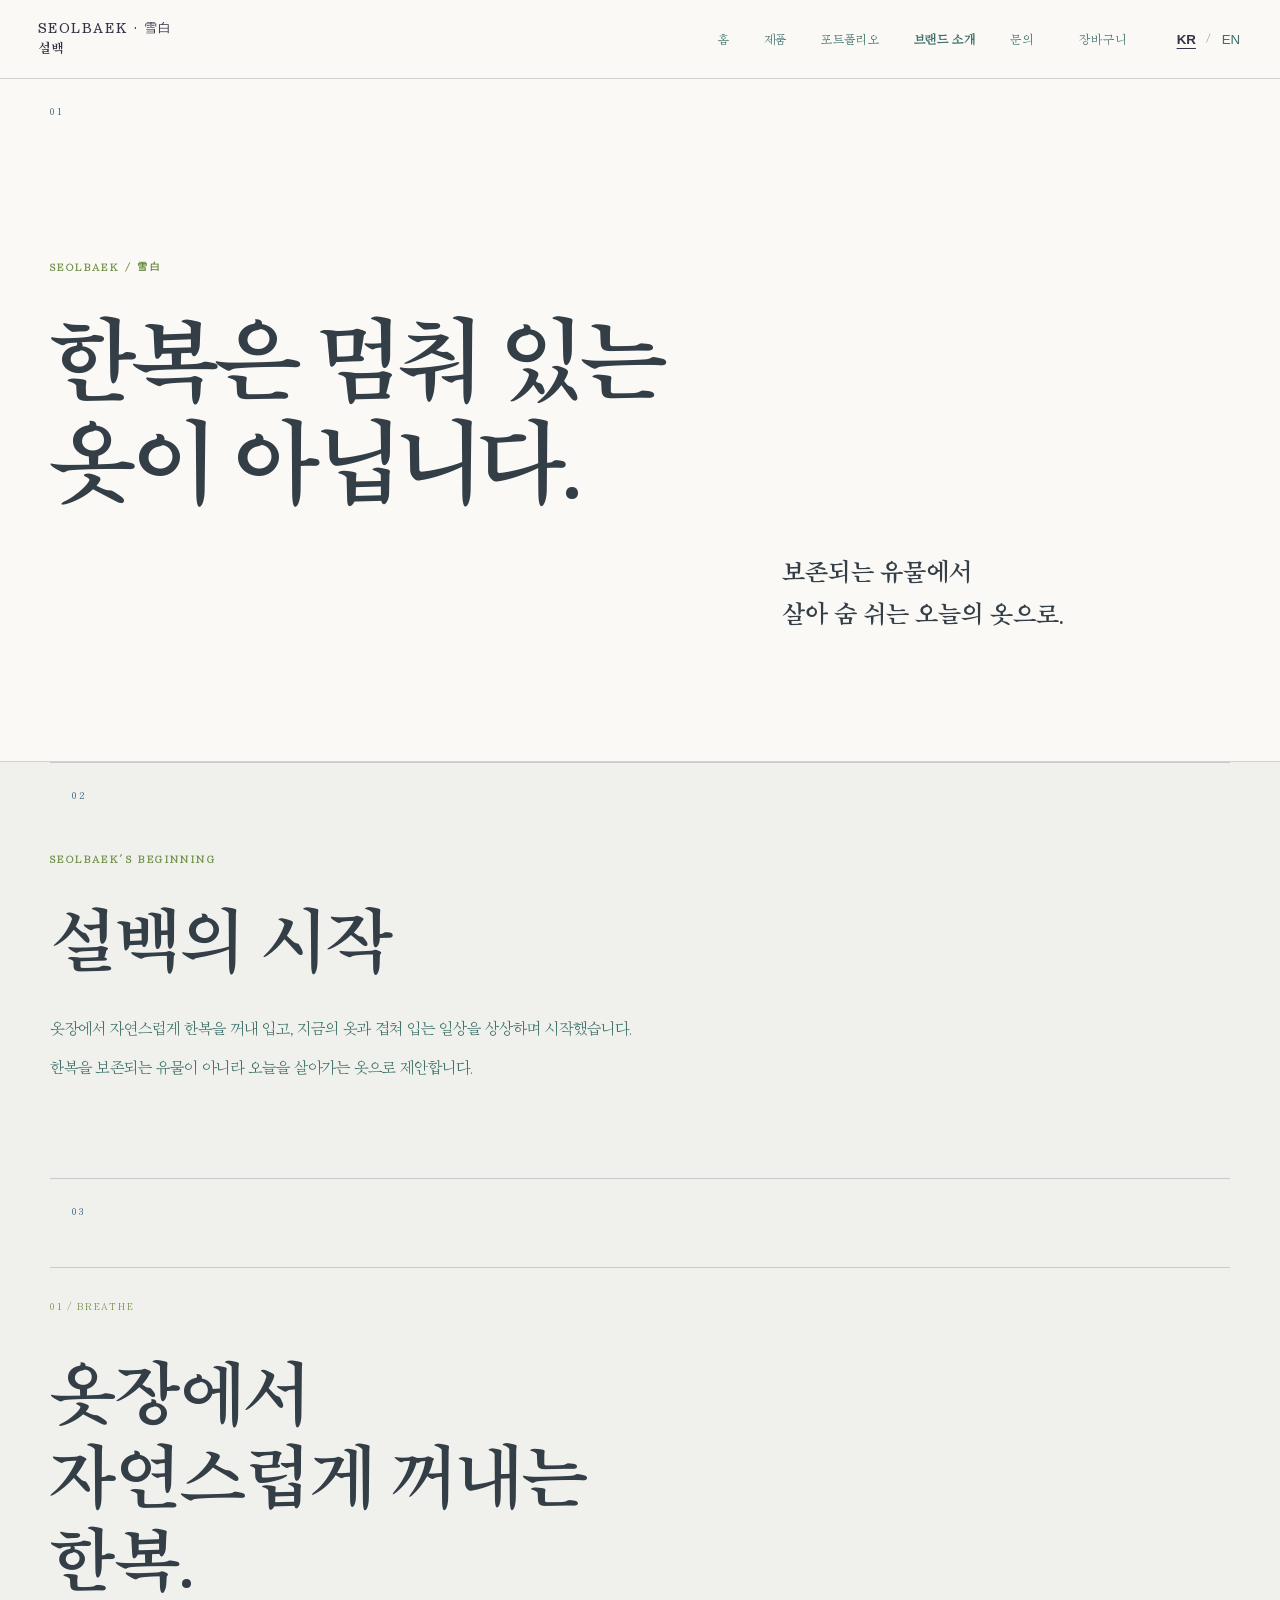
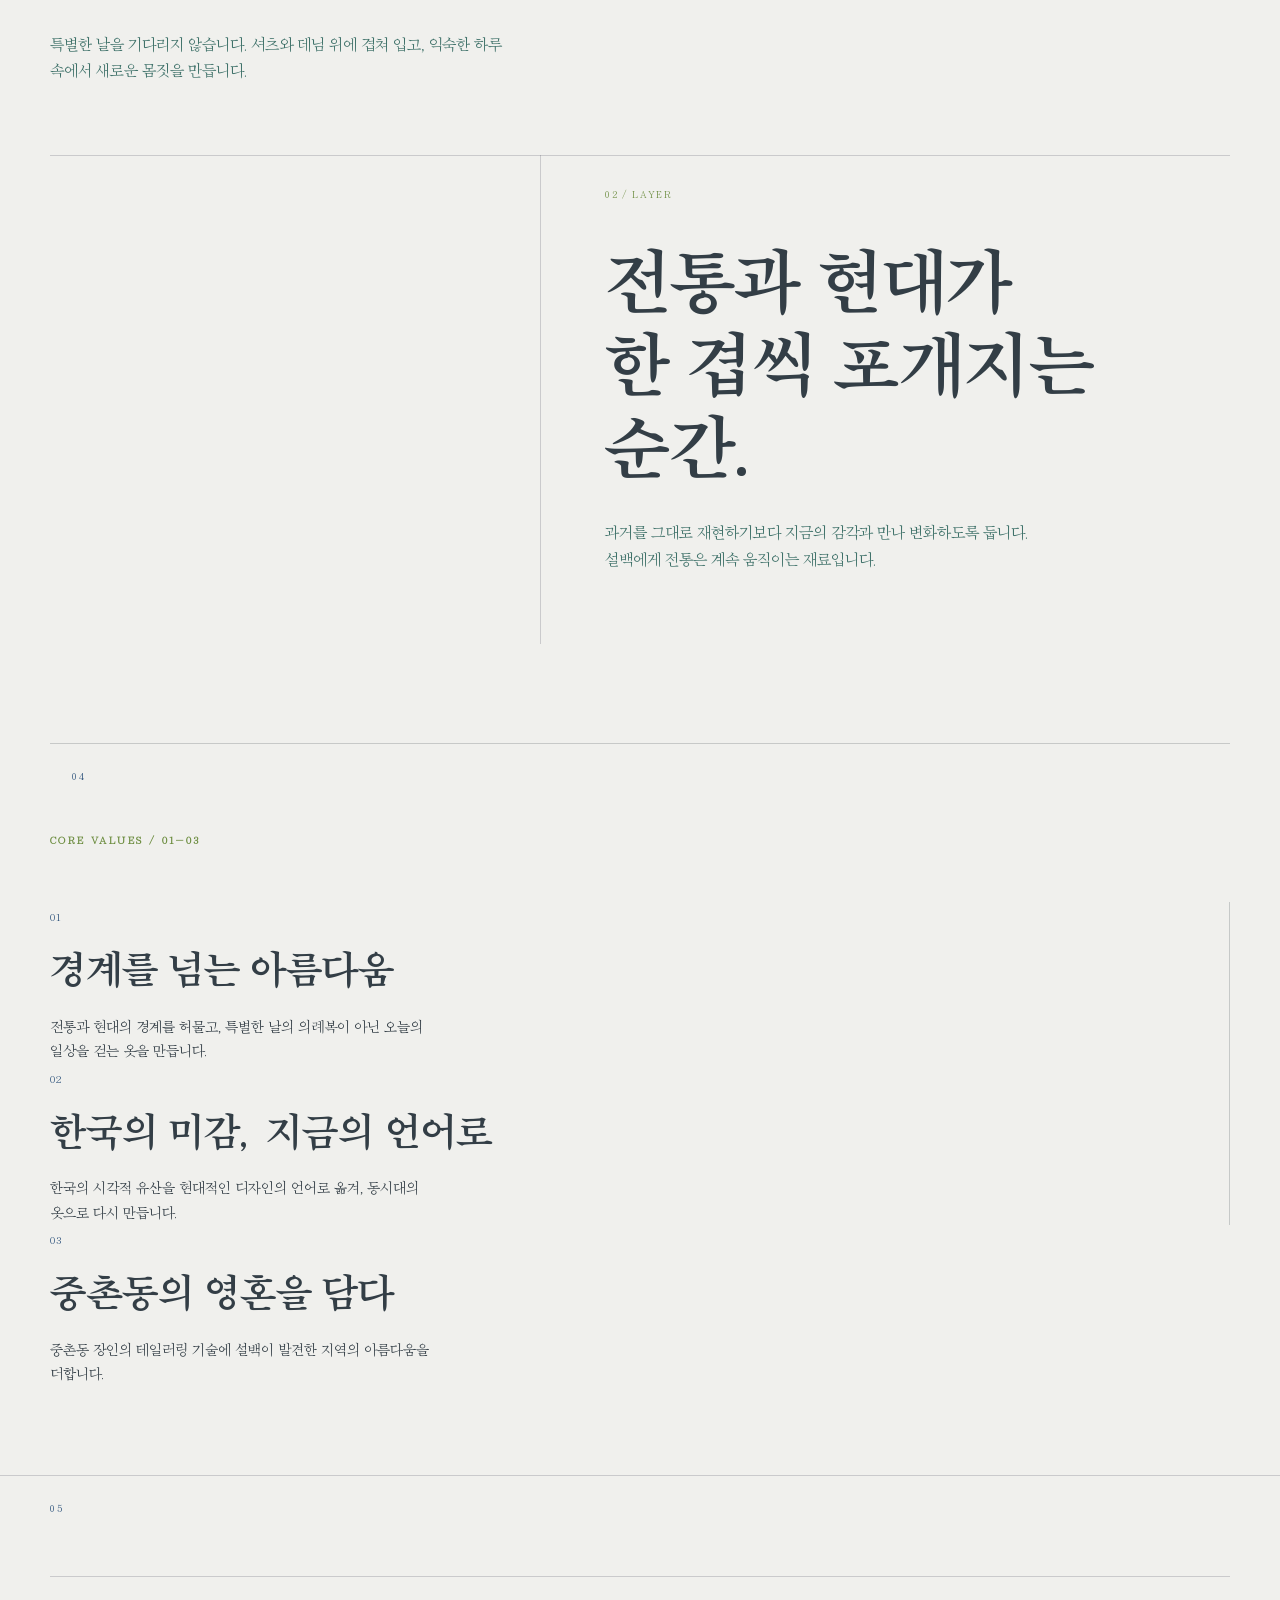
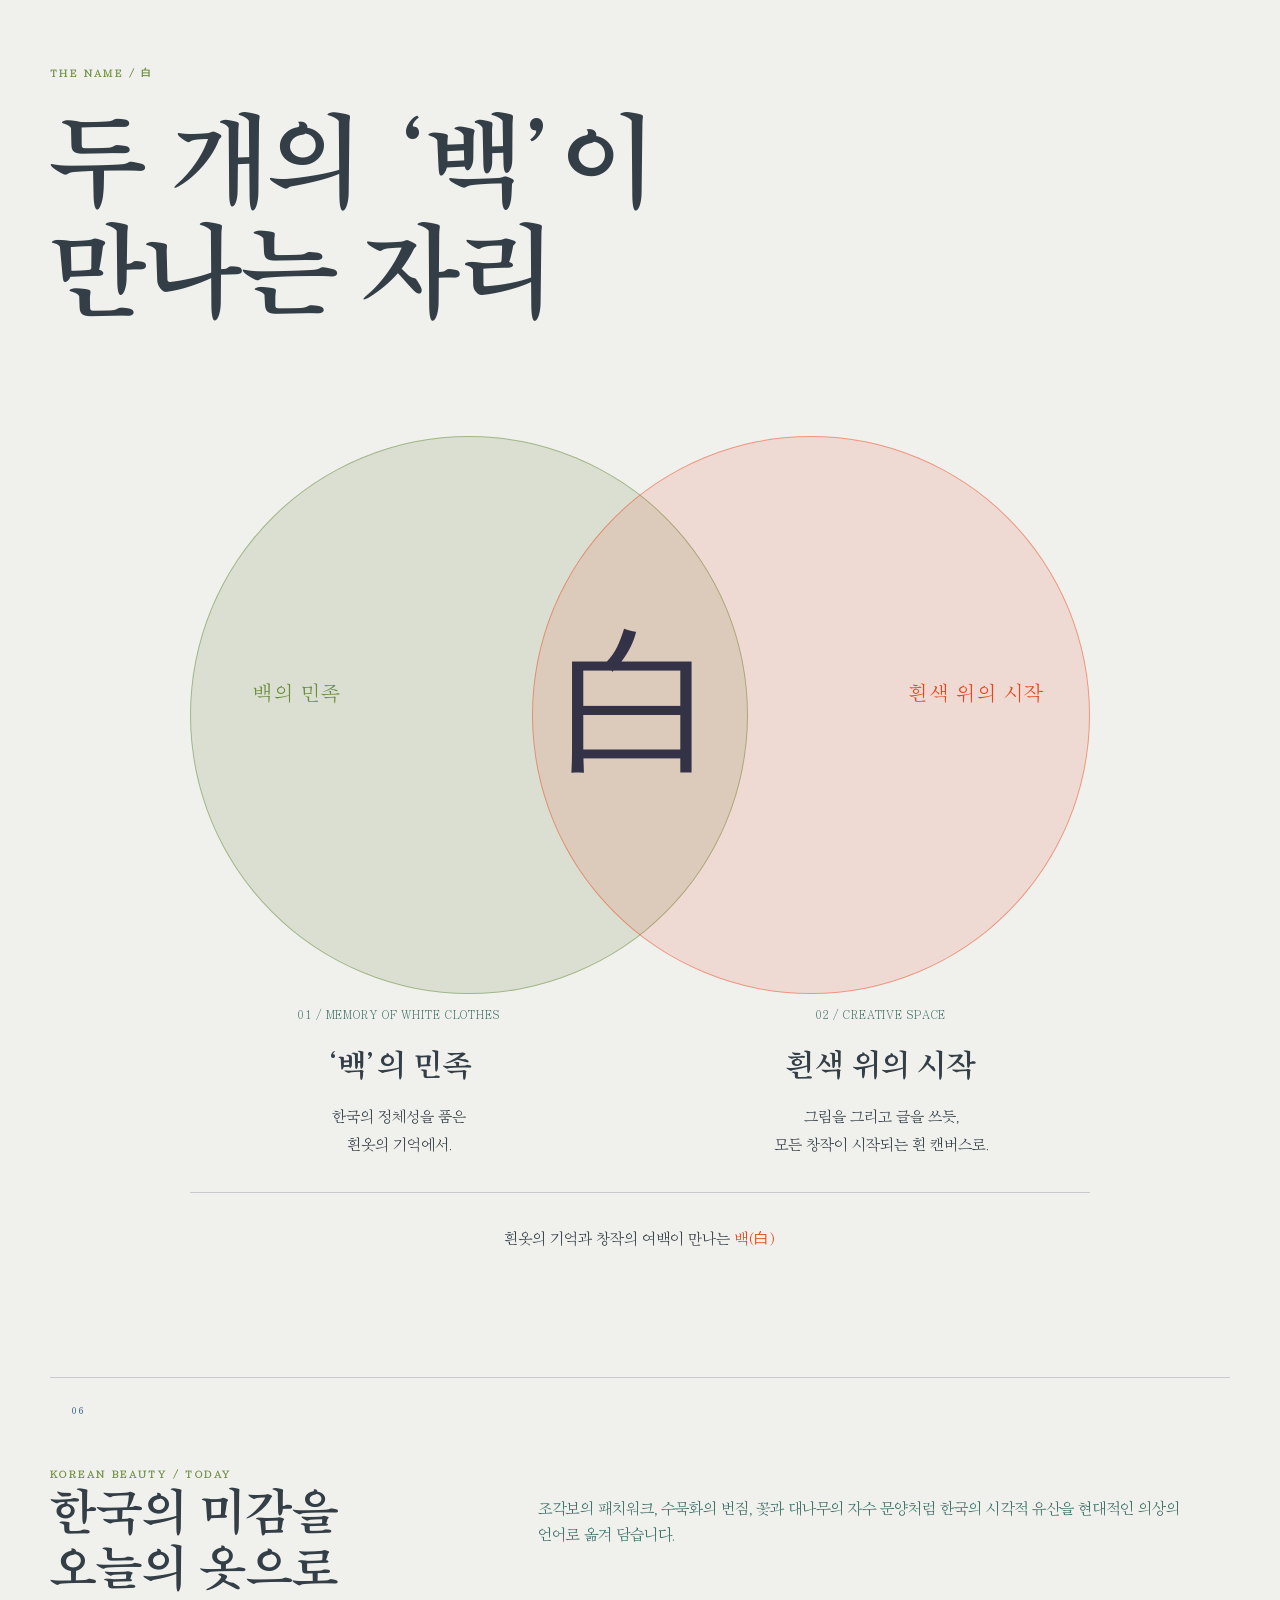
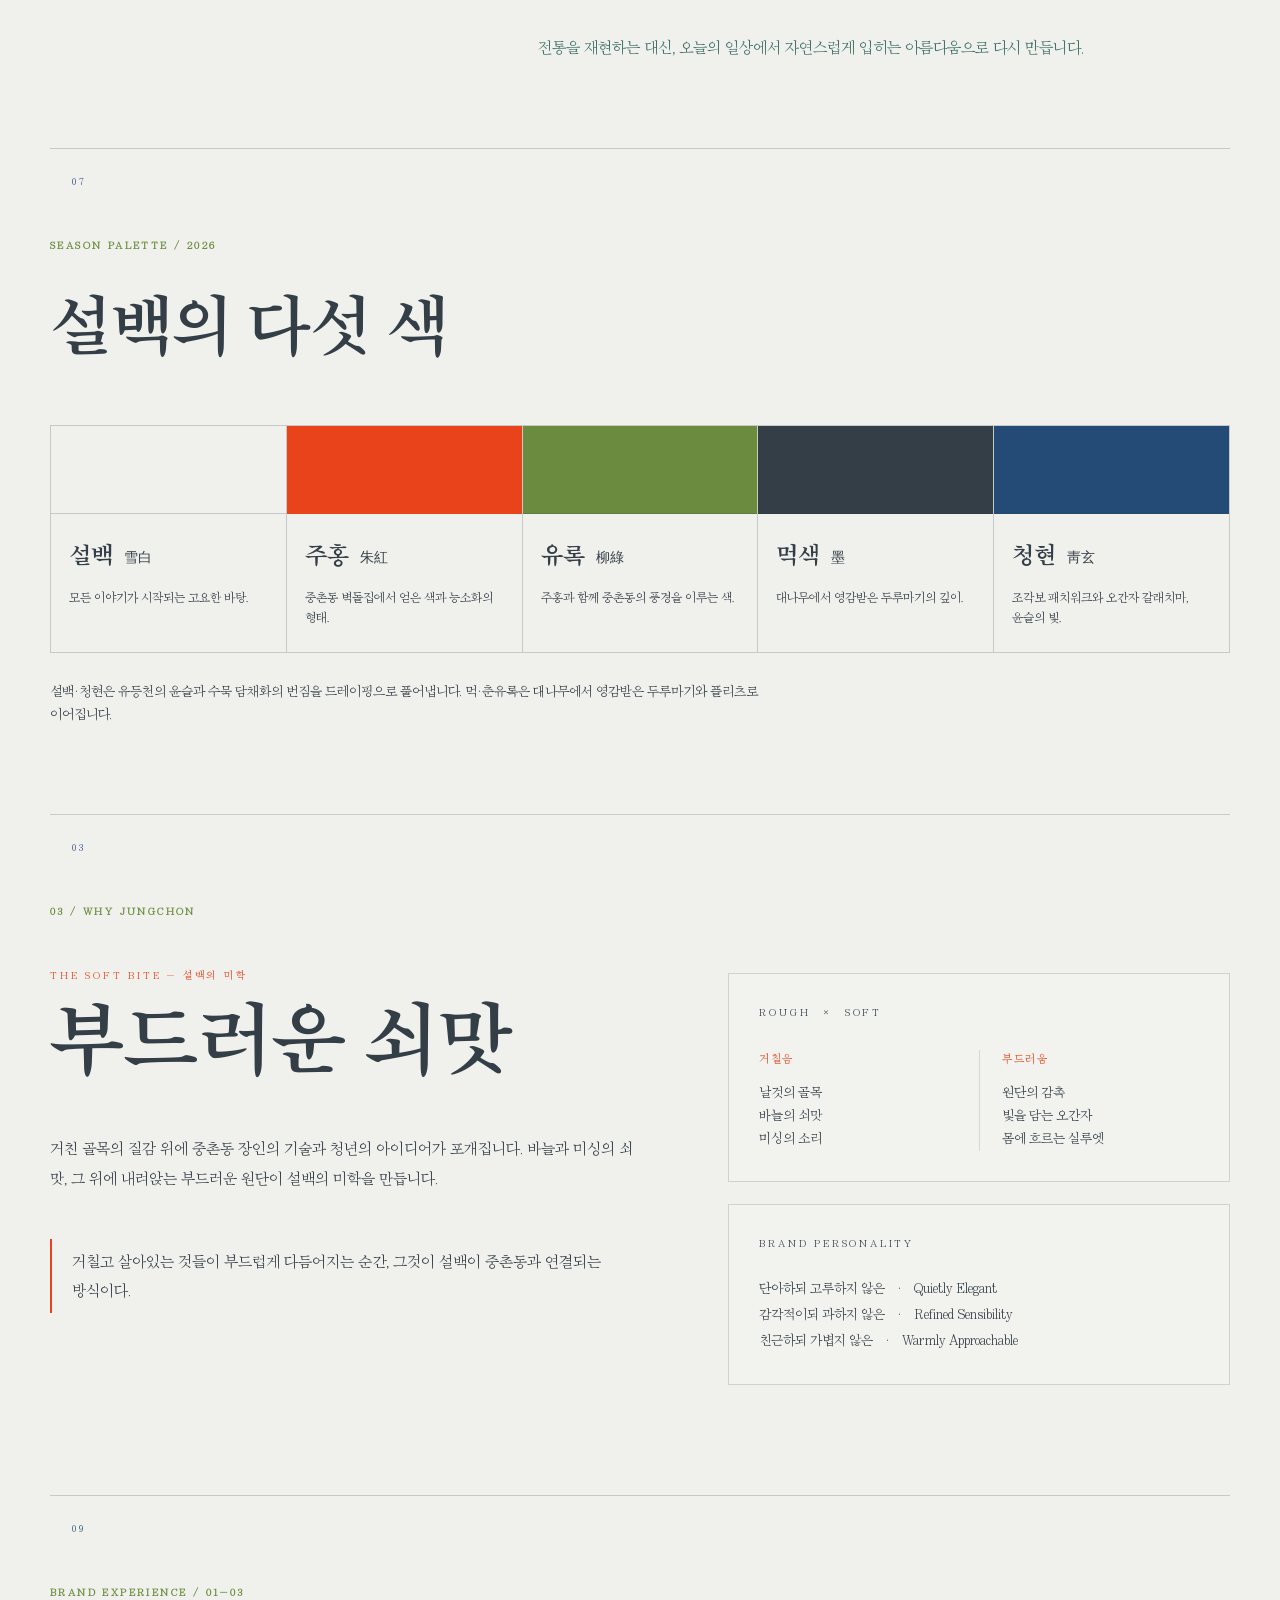
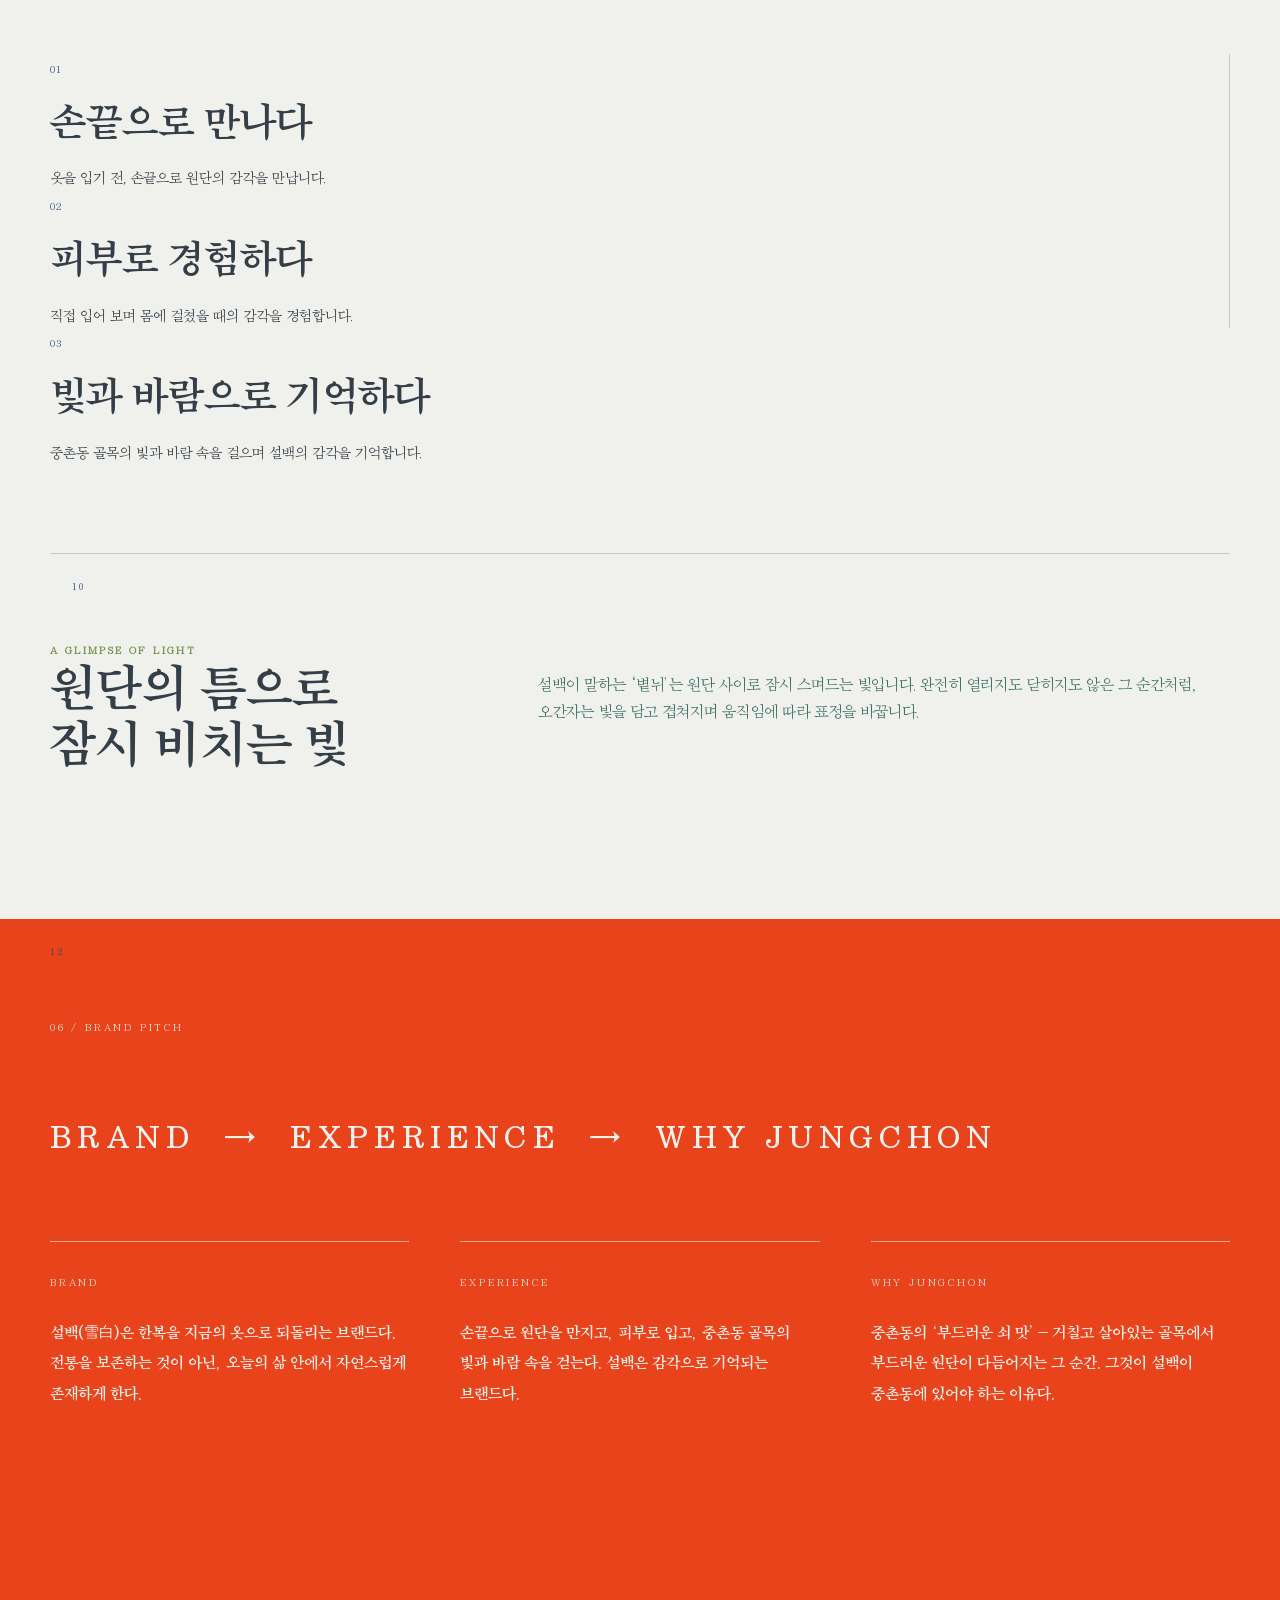
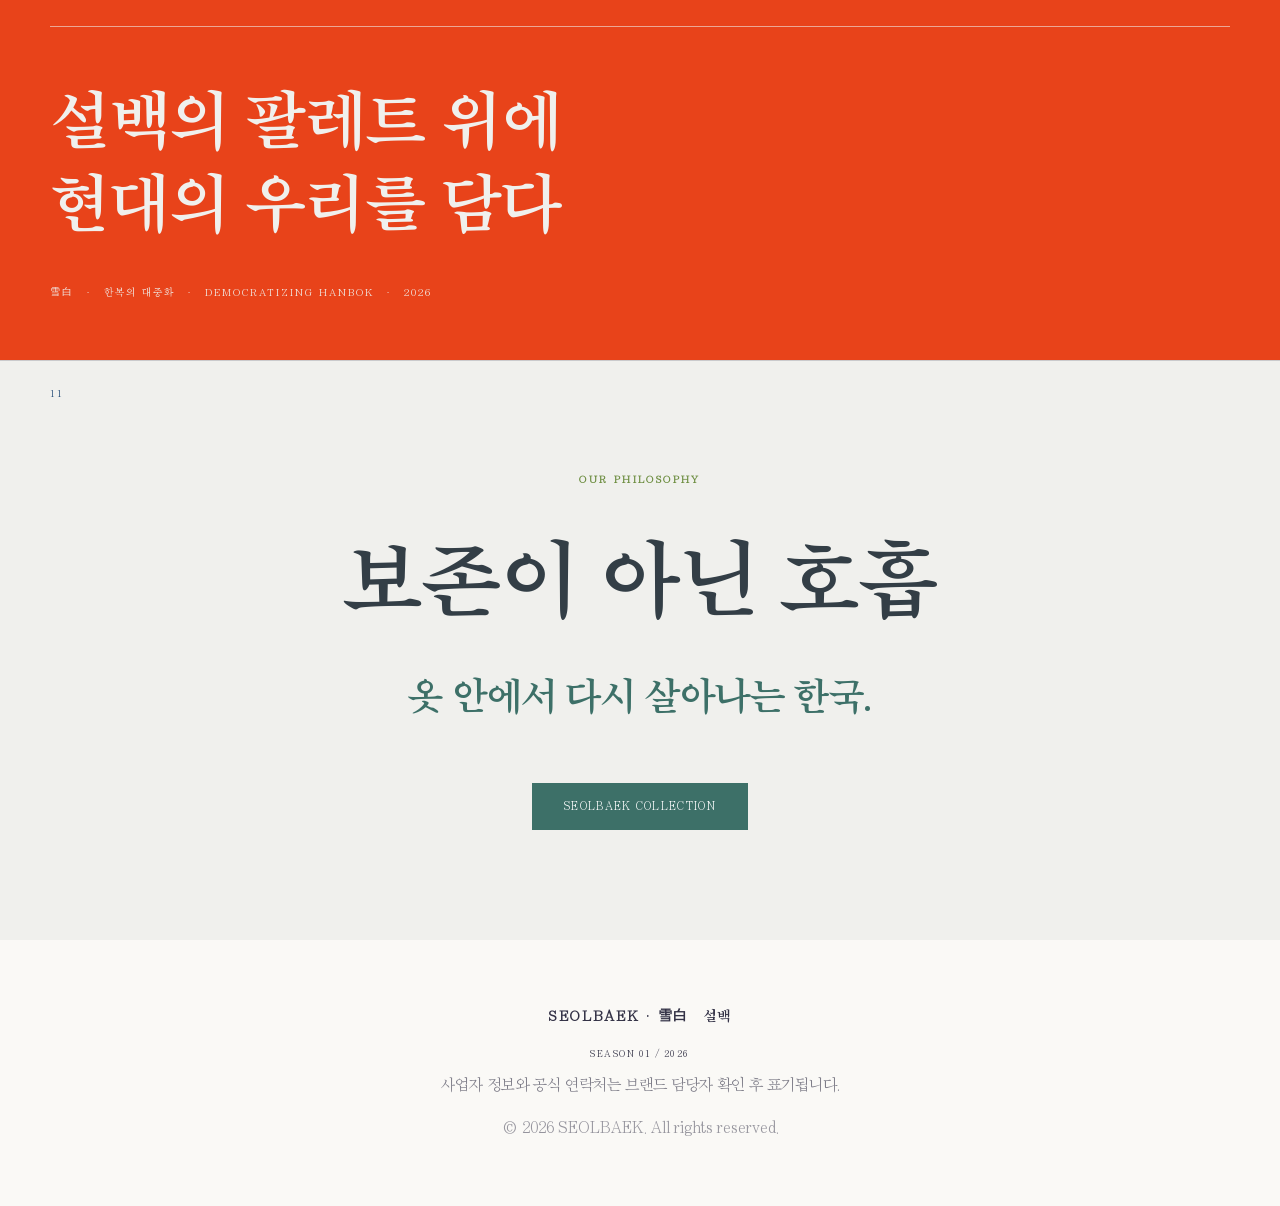
==== commit 72d395cb: "[김윤철] 영어 번역과 모바일 홈 보정" ====
--- a/about.html
+++ b/about.html
@@ -1,4 +1,4 @@
-<!DOCTYPE html>
+﻿<!DOCTYPE html>
 <html lang="ko">
 <head>
   <meta charset="UTF-8" />
@@ -26,7 +26,7 @@
       <p class="about-opening-note reveal-on-scroll" data-i18n="about.heroNote">보존되는 유물에서<br />살아 숨 쉬는 오늘의 옷으로.</p>
     </section>
 
-    <section class="section-wide about-origin-note reveal-on-scroll" data-section="02"><p class="eyebrow">SEOLBAEK'S BEGINNING</p><h2>설백의 시작</h2><p>옷장에서 자연스럽게 한복을 꺼내 입고, 지금의 옷과 겹쳐 입는 일상을 상상하며 시작했습니다.</p><p>한복을 보존되는 유물이 아니라 오늘을 살아가는 옷으로 제안합니다.</p></section>
+    <section class="section-wide about-origin-note reveal-on-scroll" data-section="02"><p class="eyebrow">SEOLBAEK'S BEGINNING</p><h2 data-i18n="about.beginningTitle">설백의 시작</h2><p data-i18n="about.beginningBody1">옷장에서 자연스럽게 한복을 꺼내 입고, 지금의 옷과 겹쳐 입는 일상을 상상하며 시작했습니다.</p><p data-i18n="about.beginningBody2">한복을 보존되는 유물이 아니라 오늘을 살아가는 옷으로 제안합니다.</p></section>
 
     <section class="story-steps section-wide" data-section="03">
       <article class="story-step reveal-on-scroll">
@@ -44,9 +44,9 @@
     <section class="about-core-values section-wide" data-section="04">
       <p class="eyebrow">CORE VALUES / 01—03</p>
       <div class="about-core-value-grid">
-        <article><span>01</span><h2>경계를 넘는 아름다움</h2><p>전통과 현대의 경계를 허물고, 특별한 날의 의례복이 아닌 오늘의 일상을 걷는 옷을 만듭니다.</p></article>
-        <article><span>02</span><h2>한국의 미감, 지금의 언어로</h2><p>한국의 시각적 유산을 현대적인 디자인의 언어로 옮겨, 동시대의 옷으로 다시 만듭니다.</p></article>
-        <article><span>03</span><h2>중촌동의 영혼을 담다</h2><p>중촌동 장인의 테일러링 기술에 설백이 발견한 지역의 아름다움을 더합니다.</p></article>
+        <article><span>01</span><h2 data-i18n="about.value1Title">경계를 넘는 아름다움</h2><p data-i18n="about.value1Body">전통과 현대의 경계를 허물고, 특별한 날의 의례복이 아닌 오늘의 일상을 걷는 옷을 만듭니다.</p></article>
+        <article><span>02</span><h2 data-i18n="about.value2Title">한국의 미감, 지금의 언어로</h2><p data-i18n="about.value2Body">한국의 시각적 유산을 현대적인 디자인의 언어로 옮겨, 동시대의 옷으로 다시 만듭니다.</p></article>
+        <article><span>03</span><h2 data-i18n="about.value3Title">중촌동의 영혼을 담다</h2><p data-i18n="about.value3Body">중촌동 장인의 테일러링 기술에 설백이 발견한 지역의 아름다움을 더합니다.</p></article>
       </div>
     </section>
 
@@ -64,9 +64,9 @@
             <span class="white-origin-marker white-origin-marker-right">흰색 위의 시작</span>
           </div>
           <figcaption class="white-origin-caption">
-            <div><span class="white-origin-label">01 / 흰옷의 기억</span><h3>‘백’의 민족</h3><p>한국의 정체성을 품은<br />흰옷의 기억에서.</p></div>
-            <div><span class="white-origin-label">02 / 창작의 여백</span><h3>흰색 위의 시작</h3><p>그림을 그리고 글을 쓰듯,<br />모든 창작이 시작되는 흰 캔버스로.</p></div>
-            <p class="white-origin-connection">흰옷의 기억과 창작의 여백이 만나는 <span>백(白)</span></p>
+            <div><span class="white-origin-label">01 / MEMORY OF WHITE CLOTHES</span><h3 data-i18n="about.whitePeople">‘백’의 민족</h3><p data-i18n="about.whitePeopleBody">한국의 정체성을 품은<br />흰옷의 기억에서.</p></div>
+            <div><span class="white-origin-label">02 / CREATIVE SPACE</span><h3 data-i18n="about.canvas">흰색 위의 시작</h3><p data-i18n="about.canvasBody">그림을 그리고 글을 쓰듯,<br />모든 창작이 시작되는 흰 캔버스로.</p></div>
+            <p class="white-origin-connection" data-i18n="about.whiteConnection">흰옷의 기억과 창작의 여백이 만나는 <span>백(白)</span></p>
           </figcaption>
         </figure>
       </div>
@@ -74,31 +74,31 @@
 
     <section class="about-value-section section-wide reveal-on-scroll" data-section="06">
       <p class="eyebrow">KOREAN BEAUTY / TODAY</p>
-      <h2>한국의 미감을<br />오늘의 옷으로</h2>
-      <p>조각보의 패치워크, 수묵화의 번짐, 꽃과 대나무의 자수 문양처럼 한국의 시각적 유산을 현대적인 의상의 언어로 옮겨 담습니다.</p>
-      <p>전통을 재현하는 대신, 오늘의 일상에서 자연스럽게 입히는 아름다움으로 다시 만듭니다.</p>
+      <h2 data-i18n="about.beautyTitle">한국의 미감을<br />오늘의 옷으로</h2>
+      <p data-i18n="about.beautyBody1">조각보의 패치워크, 수묵화의 번짐, 꽃과 대나무의 자수 문양처럼 한국의 시각적 유산을 현대적인 의상의 언어로 옮겨 담습니다.</p>
+      <p data-i18n="about.beautyBody2">전통을 재현하는 대신, 오늘의 일상에서 자연스럽게 입히는 아름다움으로 다시 만듭니다.</p>
     </section>
 
     <section class="about-palette section-wide" data-section="07">
       <p class="eyebrow">SEASON PALETTE / 2026</p>
-      <h2>설백의 다섯 색</h2>
+      <h2 data-i18n="about.paletteTitle">설백의 다섯 색</h2>
       <div class="about-palette-grid">
-        <article style="--swatch:#F0F0ED"><span class="palette-swatch" aria-hidden="true"></span><h3>설백 <small>雪白</small></h3><p>모든 이야기가 시작되는 고요한 바탕.</p></article>
-        <article style="--swatch:#E8431A"><span class="palette-swatch" aria-hidden="true"></span><h3>주홍 <small>朱紅</small></h3><p>중촌동 벽돌집에서 얻은 색과 능소화의 형태.</p></article>
-        <article style="--swatch:#6B8C3E"><span class="palette-swatch" aria-hidden="true"></span><h3>유록 <small>柳綠</small></h3><p>주홍과 함께 중촌동의 풍경을 이루는 색.</p></article>
-        <article style="--swatch:#333E46"><span class="palette-swatch" aria-hidden="true"></span><h3>먹색 <small>墨</small></h3><p>대나무에서 영감받은 두루마기의 깊이.</p></article>
-        <article style="--swatch:#244B76"><span class="palette-swatch" aria-hidden="true"></span><h3>청현 <small>靑玄</small></h3><p>조각보 패치워크와 오간자 갈래치마, 윤슬의 빛.</p></article>
+        <article style="--swatch:#F0F0ED"><span class="palette-swatch" aria-hidden="true"></span><h3>설백 <small>雪白</small></h3><p data-i18n="about.palette1">모든 이야기가 시작되는 고요한 바탕.</p></article>
+        <article style="--swatch:#E8431A"><span class="palette-swatch" aria-hidden="true"></span><h3>주홍 <small>朱紅</small></h3><p data-i18n="about.palette2">중촌동 벽돌집에서 얻은 색과 능소화의 형태.</p></article>
+        <article style="--swatch:#6B8C3E"><span class="palette-swatch" aria-hidden="true"></span><h3>유록 <small>柳綠</small></h3><p data-i18n="about.palette3">주홍과 함께 중촌동의 풍경을 이루는 색.</p></article>
+        <article style="--swatch:#333E46"><span class="palette-swatch" aria-hidden="true"></span><h3>먹색 <small>墨</small></h3><p data-i18n="about.palette4">대나무에서 영감받은 두루마기의 깊이.</p></article>
+        <article style="--swatch:#244B76"><span class="palette-swatch" aria-hidden="true"></span><h3>청현 <small>靑玄</small></h3><p data-i18n="about.palette5">조각보 패치워크와 오간자 갈래치마, 윤슬의 빛.</p></article>
       </div>
-      <p class="palette-note">설백·청현은 유등천의 윤슬과 수묵 담채화의 번짐을 드레이핑으로 풀어냅니다. 먹·춘유록은 대나무에서 영감받은 두루마기와 플리츠로 이어집니다.</p>
+      <p class="palette-note" data-i18n="about.paletteNote">설백·청현은 유등천의 윤슬과 수묵 담채화의 번짐을 드레이핑으로 풀어냅니다. 먹·춘유록은 대나무에서 영감받은 두루마기와 플리츠로 이어집니다.</p>
     </section>
 
     <section id="soft-bite" class="soft-bite-section section-wide" data-section="03">
       <div class="soft-bite-editorial reveal-on-scroll">
         <p class="eyebrow">03 / WHY JUNGCHON</p>
-        <p class="soft-bite-kicker">THE SOFT BITE — 설백의 미학</p>
-        <h2>부드러운 쇠맛</h2>
-        <p>거친 골목의 질감 위에 중촌동 장인의 기술과 청년의 아이디어가 포개집니다. 바늘과 미싱의 쇠 맛, 그 위에 내려앉는 부드러운 원단이 설백의 미학을 만듭니다.</p>
-        <p class="soft-bite-callout">거칠고 살아있는 것들이 부드럽게 다듬어지는 순간, 그것이 설백이 중촌동과 연결되는 방식이다.</p>
+        <p class="soft-bite-kicker">THE SOFT BITE — <span data-i18n="about.softAesthetic">설백의 미학</span></p>
+        <h2 data-i18n="about.softHeading">부드러운 쇠맛</h2>
+        <p data-i18n="about.softBody1">거친 골목의 질감 위에 중촌동 장인의 기술과 청년의 아이디어가 포개집니다. 바늘과 미싱의 쇠 맛, 그 위에 내려앉는 부드러운 원단이 설백의 미학을 만듭니다.</p>
+        <p class="soft-bite-callout" data-i18n="about.softCallout">거칠고 살아있는 것들이 부드럽게 다듬어지는 순간, 그것이 설백이 중촌동과 연결되는 방식이다.</p>
       </div>
       <div class="soft-bite-panels reveal-on-scroll">
         <aside class="soft-bite-panel"><p class="soft-bite-panel-title">ROUGH　×　SOFT</p><div><dl><dt>거칠음</dt><dd>날것의 골목<br />바늘의 쇠맛<br />미싱의 소리</dd></dl><dl><dt>부드러움</dt><dd>원단의 감촉<br />빛을 담는 오간자<br />몸에 흐르는 실루엣</dd></dl></div></aside>
@@ -109,27 +109,27 @@
     <section class="about-experience section-wide" data-section="09">
       <p class="eyebrow">BRAND EXPERIENCE / 01—03</p>
       <div class="about-experience-grid">
-        <article><span>01</span><h2>손끝으로 만나다</h2><p>옷을 입기 전, 손끝으로 원단의 감각을 만납니다.</p></article>
-        <article><span>02</span><h2>피부로 경험하다</h2><p>직접 입어 보며 몸에 걸쳤을 때의 감각을 경험합니다.</p></article>
-        <article><span>03</span><h2>빛과 바람으로 기억하다</h2><p>중촌동 골목의 빛과 바람 속을 걸으며 설백의 감각을 기억합니다.</p></article>
+        <article><span>01</span><h2 data-i18n="about.experience1Title">손끝으로 만나다</h2><p data-i18n="about.experience1Body">옷을 입기 전, 손끝으로 원단의 감각을 만납니다.</p></article>
+        <article><span>02</span><h2 data-i18n="about.experience2Title">피부로 경험하다</h2><p data-i18n="about.experience2Body">직접 입어 보며 몸에 걸쳤을 때의 감각을 경험합니다.</p></article>
+        <article><span>03</span><h2 data-i18n="about.experience3Title">빛과 바람으로 기억하다</h2><p data-i18n="about.experience3Body">중촌동 골목의 빛과 바람 속을 걸으며 설백의 감각을 기억합니다.</p></article>
       </div>
     </section>
 
     <section class="about-value-section about-light-section section-wide reveal-on-scroll" data-section="10">
       <p class="eyebrow">A GLIMPSE OF LIGHT</p>
-      <h2>원단의 틈으로<br />잠시 비치는 빛</h2>
-      <p>설백이 말하는 ‘볕뉘’는 원단 사이로 잠시 스며드는 빛입니다. 완전히 열리지도 닫히지도 않은 그 순간처럼, 오간자는 빛을 담고 겹쳐지며 움직임에 따라 표정을 바꿉니다.</p>
+      <h2 data-i18n="about.lightTitle">원단의 틈으로<br />잠시 비치는 빛</h2>
+      <p data-i18n="about.lightBody">설백이 말하는 ‘볕뉘’는 원단 사이로 잠시 스며드는 빛입니다. 완전히 열리지도 닫히지도 않은 그 순간처럼, 오간자는 빛을 담고 겹쳐지며 움직임에 따라 표정을 바꿉니다.</p>
     </section>
 
     <section class="about-pitch-end" data-section="12">
       <p class="about-pitch-kicker">06 / BRAND PITCH</p>
       <p class="about-pitch-flow" aria-label="브랜드에서 경험을 거쳐 중촌동으로">BRAND <span>→</span> EXPERIENCE <span>→</span> WHY JUNGCHON</p>
       <div class="about-pitch-columns">
-        <article><p class="about-pitch-label">BRAND</p><p>설백(雪白)은 한복을 지금의 옷으로 되돌리는 브랜드다. 전통을 보존하는 것이 아닌, 오늘의 삶 안에서 자연스럽게 존재하게 한다.</p></article>
-        <article><p class="about-pitch-label">EXPERIENCE</p><p>손끝으로 원단을 만지고, 피부로 입고, 중촌동 골목의 빛과 바람 속을 걷는다. 설백은 감각으로 기억되는 브랜드다.</p></article>
-        <article><p class="about-pitch-label">WHY JUNGCHON</p><p>중촌동의 ‘부드러운 쇠 맛’ — 거칠고 살아있는 골목에서 부드러운 원단이 다듬어지는 그 순간. 그것이 설백이 중촌동에 있어야 하는 이유다.</p></article>
+        <article><p class="about-pitch-label">BRAND</p><p data-i18n="about.pitchBrand">설백(雪白)은 한복을 지금의 옷으로 되돌리는 브랜드다. 전통을 보존하는 것이 아닌, 오늘의 삶 안에서 자연스럽게 존재하게 한다.</p></article>
+        <article><p class="about-pitch-label">EXPERIENCE</p><p data-i18n="about.pitchExperience">손끝으로 원단을 만지고, 피부로 입고, 중촌동 골목의 빛과 바람 속을 걷는다. 설백은 감각으로 기억되는 브랜드다.</p></article>
+        <article><p class="about-pitch-label">WHY JUNGCHON</p><p data-i18n="about.pitchWhy">중촌동의 ‘부드러운 쇠 맛’ — 거칠고 살아있는 골목에서 부드러운 원단이 다듬어지는 그 순간. 그것이 설백이 중촌동에 있어야 하는 이유다.</p></article>
       </div>
-      <div class="about-pitch-signoff"><h2>설백의 팔레트 위에<br />현대의 우리를 담다</h2><p>雪白　·　한복의 대중화　·　DEMOCRATIZING HANBOK　·　2026</p></div>
+      <div class="about-pitch-signoff"><h2 data-i18n="about.pitchSignoff">설백의 팔레트 위에<br />현대의 우리를 담다</h2><p data-i18n="about.pitchMeta">雪白　·　한복의 대중화　·　DEMOCRATIZING HANBOK　·　2026</p></div>
     </section>
 
     <section class="philosophy-statement" data-section="11">
@@ -142,6 +142,12 @@
   <footer class="footer">
     <p class="footer-wordmark">SEOLBAEK · 雪白 <span>설백</span></p><p class="footer-line">SEASON 01 / 2026</p><p class="biz" data-i18n="footer.pending">사업자 정보와 공식 연락처는 브랜드 담당자 확인 후 표기됩니다.</p><p>© 2026 SEOLBAEK. All rights reserved.</p>
   </footer>
-  <script src="script.js"></script><script src="cart.js"></script>
+  <script src="script.js?v=i18n-10"></script><script src="cart.js"></script>
 </body>
 </html>
+
+
+
+
+
+
--- a/style.css
+++ b/style.css
@@ -721,6 +721,22 @@
 .about-page .palette-note { max-width: 760px; margin-top: 28px; color: #333E46; font-size: 13px; }
 
 @media (max-width: 719px) {
+  body { font-size: 14px; }
+  h1 { font-size: clamp(2rem, 9vw, 3rem); }
+  h2 { font-size: clamp(1.75rem, 8vw, 2.6rem); }
+  h3 { font-size: clamp(1.35rem, 6vw, 2rem); }
+  p, li, dd { font-size: .9rem; line-height: 1.7; }
+  .intro-wordmark h1#intro-title { font-size: clamp(2.5rem, 14vw, 3.8rem); }
+  .about-page .about-opening h1 { font-size: clamp(2.25rem, 10vw, 3.2rem); }
+  .about-page .about-value-section h2 { font-size: clamp(2rem, 9vw, 2.8rem); }
+  .about-page .about-pitch-signoff h2 { font-size: clamp(1.9rem, 8vw, 2.6rem); }
+  .section, .section-wide { width: 100%; max-width: 100%; box-sizing: border-box; padding-inline: 20px; }
+  .about-page main h1, .about-page main h2, .about-page main h3 { max-width: 100%; white-space: normal; overflow-wrap: anywhere; word-break: keep-all; }
+  .about-page main p, .about-page main li, .about-page main dd { max-width: 100%; overflow-wrap: anywhere; }
+  .intro-wordmark h1#intro-title { max-width: calc(100vw - 40px); flex-wrap: wrap; gap: .12em; font-size: clamp(2.8rem, 16vw, 4.2rem); line-height: 1.08; }
+  .intro-subcopy { max-width: calc(100vw - 40px); }
+  .about-page .about-value-section h2 { white-space: normal; }
+  .about-page .about-pitch-flow { overflow-wrap: anywhere; }
   .about-page main > section[data-section]::before { top: 22px; left: 20px; }
   .about-page .about-opening { min-height: 72svh; padding: 118px 20px 72px; }
   .about-page .about-opening h1 { margin-top: 28px; font-size: clamp(42px, 12vw, 58px); }
@@ -743,6 +759,19 @@
   .about-page .palette-swatch { height: 70px; }
 }
 .home-page .instagram-section[hidden] { display: none; }
+
+/* 메인 홈 모바일 전용 비율 보정 */
+@media (max-width: 767px) {
+  .home-page .organza-intro { min-height: calc(100svh - 56px); }
+  .home-page .fabric-field, .home-page .organza-cloth { width: 100%; height: 100%; }
+  .home-page .intro-wordmark { top: 12%; left: 20px; right: 20px; }
+  .home-page .intro-wordmark h1#intro-title { display: flex; align-items: baseline; flex-wrap: nowrap; gap: .18em; max-width: 100%; font-size: clamp(40px, 11vw, 64px) !important; line-height: 1.08; letter-spacing: .03em; white-space: nowrap; }
+  .home-page .intro-wordmark h1#intro-title small { flex: 0 0 auto; font-size: clamp(24px, 7vw, 36px); letter-spacing: .04em; }
+  .home-page .intro-subcopy { left: 20px; right: 20px; bottom: calc(20px + env(safe-area-inset-bottom)); max-width: none; font-size: clamp(12px, 3.4vw, 14px); line-height: 1.6; }
+  .home-page .intro-subcopy p { font-size: 10px; line-height: 1.6; }
+  .home-page .organza-open { right: 20px; bottom: calc(20px + env(safe-area-inset-bottom)); min-width: 104px; min-height: 44px; padding: 8px 0; }
+  .home-page .organza-open > span:not(.sr-only) { padding-bottom: 5px; font-size: 8px; letter-spacing: .12em; }
+}
 .category-purchase { min-height: 260px; padding: var(--space-md); background: var(--snow); }
 .category-purchase h3 { margin-top: var(--space-lg); font-family: var(--font-display); font-size: 36px; font-weight: 400; }
 .category-purchase p { margin-top: var(--space-sm); color: var(--ink-soft); font-size: 13px; }
@@ -882,6 +911,25 @@
 .inquiry-banner h2 { font-size: 35pt; line-height: 1.25; word-break: keep-all; white-space: nowrap; }
 @media (max-width: 719px) { .inquiry-banner h2 { font-size: 20pt; white-space: normal; } }
 
+/* 모바일 화면에서는 제목과 본문을 한 단계 작게 조정합니다. */
+@media (max-width: 719px) {
+  .intro-wordmark h1#intro-title { font-size: clamp(2.2rem, 12vw, 3.2rem) !important; }
+  .about-page .about-opening h1 { font-size: clamp(2rem, 9vw, 2.8rem) !important; }
+  .about-page .about-value-section h2 { font-size: clamp(1.8rem, 8vw, 2.4rem) !important; }
+  .about-page .about-pitch-signoff h2 { font-size: clamp(1.7rem, 7vw, 2.2rem) !important; }
+  .lookbook-card h3, .category-purchase h3 { font-size: clamp(1.2rem, 5.5vw, 1.7rem); }
+  .product-rich-text, .portfolio-content { font-size: .86rem; line-height: 1.68; }
+  .nav-inner { min-height: 56px; padding: 8px 16px; }
+  .logo { font-size: 16px; letter-spacing: 1.5px; }
+  .nav-toggle { width: 44px; height: 44px; padding: 0; font-size: 22px; display: inline-grid; place-items: center; }
+  .language-switch { gap: 2px; font-size: 8px; }
+  .language-switch button { min-width: 32px; min-height: 44px; }
+  .nav-menu { padding: 4px 16px 12px; }
+  .nav-menu a { min-height: 44px; padding: 10px 0; font-size: 14px; display: flex; align-items: center; }
+  .btn { min-height: 44px; padding: 11px 20px; font-size: 13px; }
+  .line-link { min-height: 44px; display: inline-flex; align-items: center; }
+}
+
 /* 홈에서는 기존 섹션의 좌우 여백을 사용하고 제품 목록과 간격을 둡니다. */
 .home-collection-head { position: relative; padding-inline: 0; margin-bottom: var(--space-lg); border-bottom: 0; }
 .home-collection-head > div { min-width: 0; }
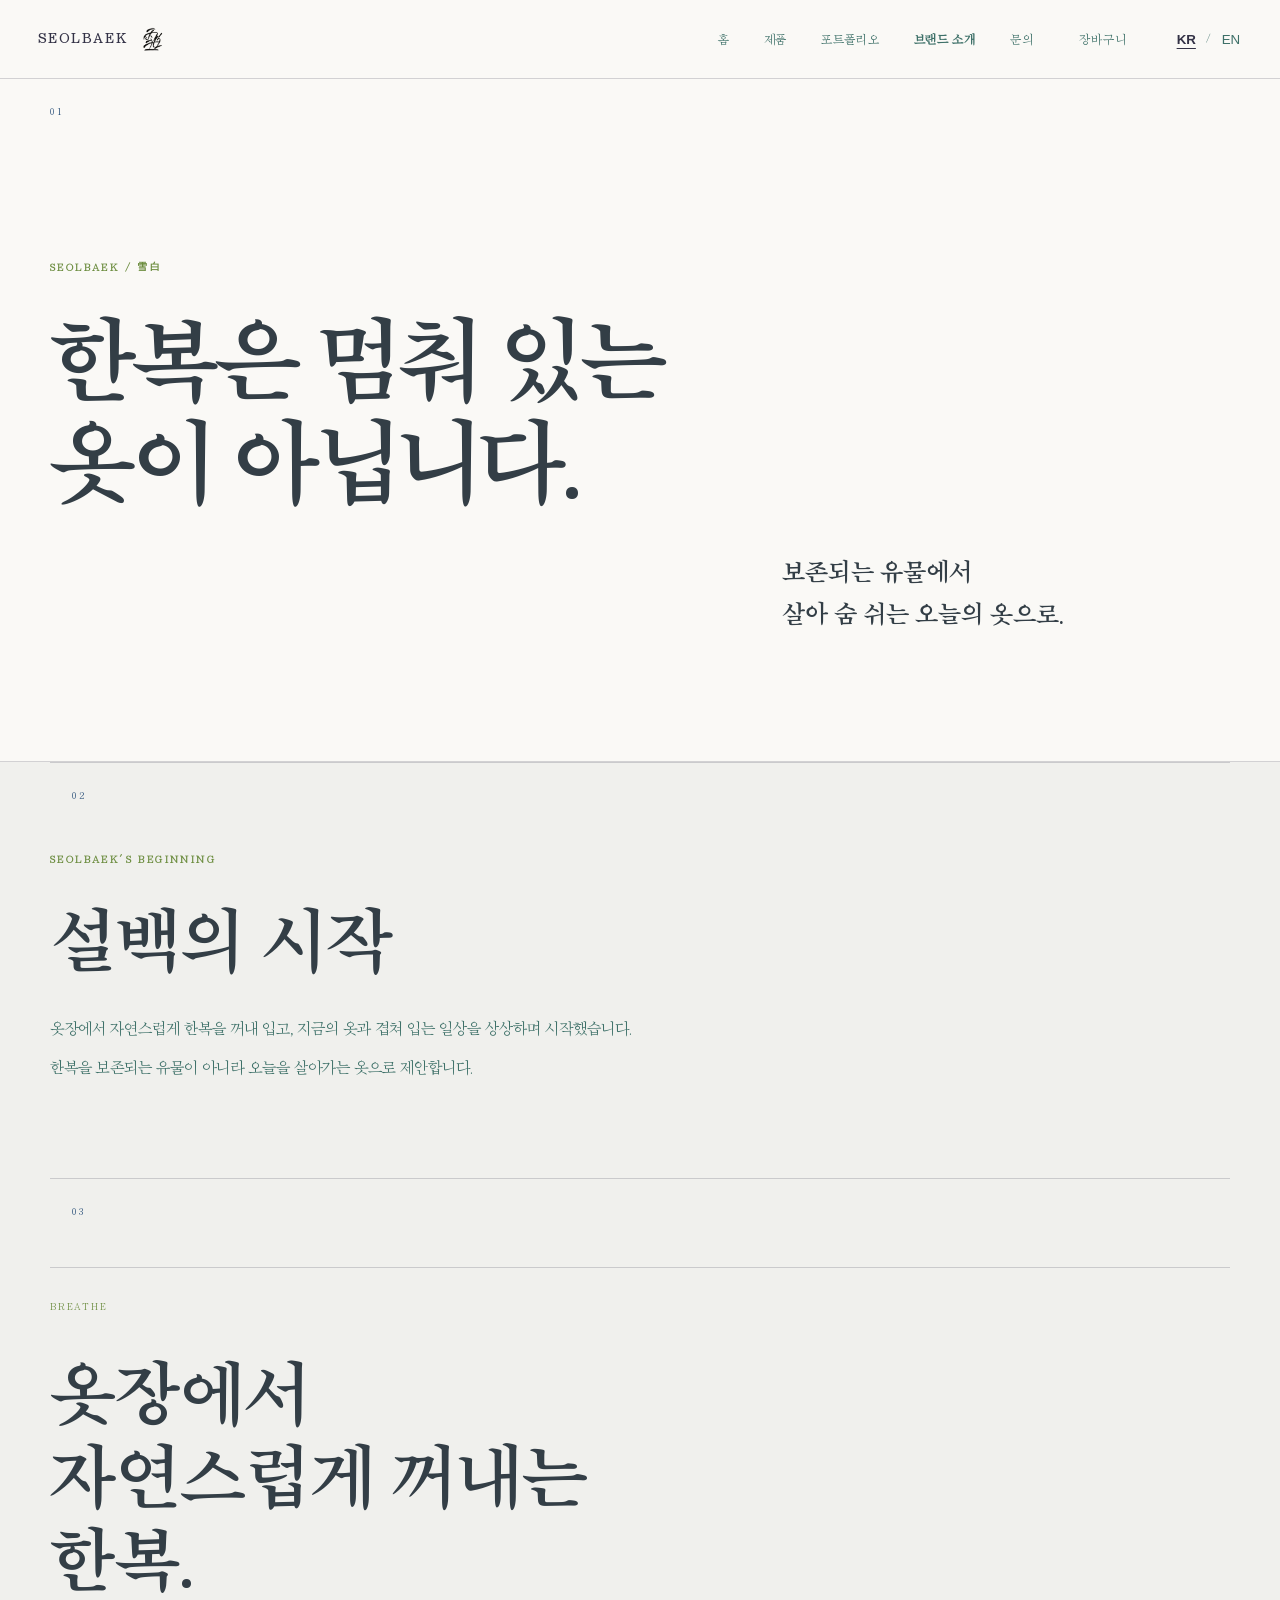
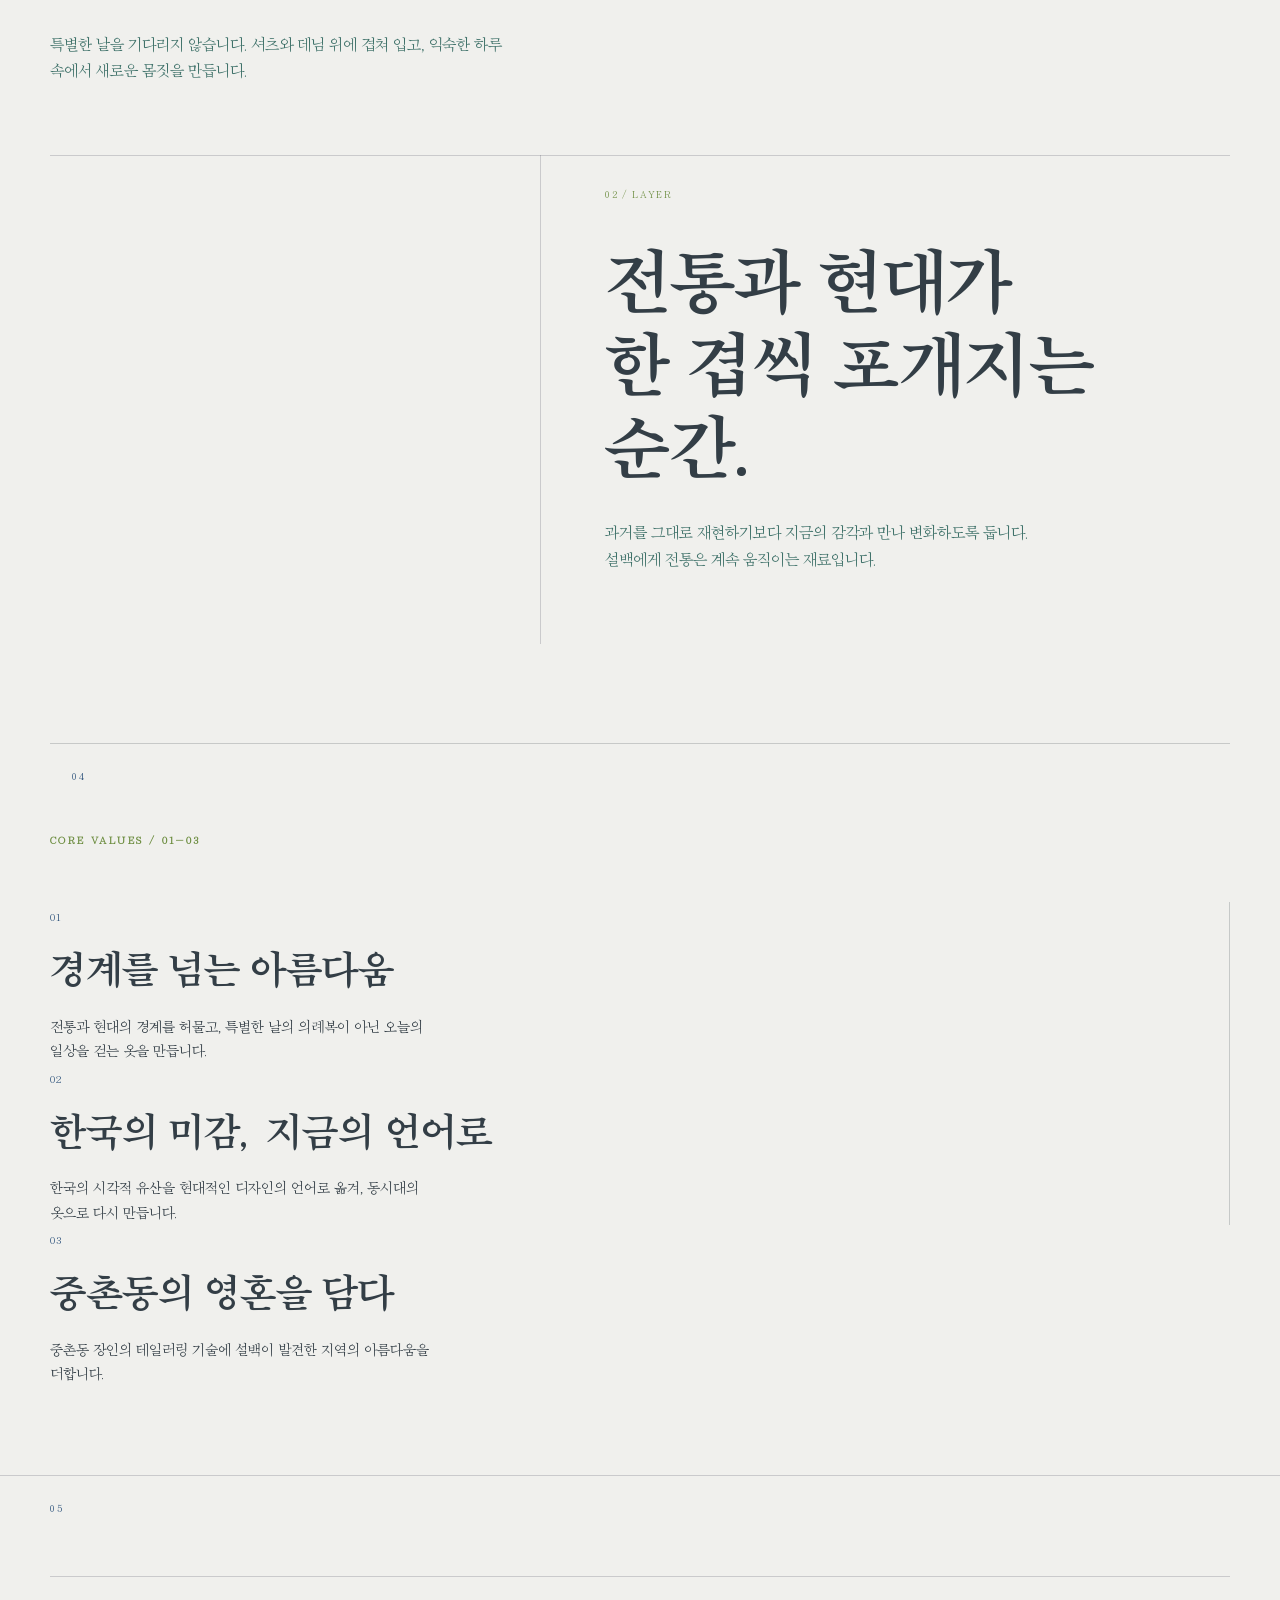
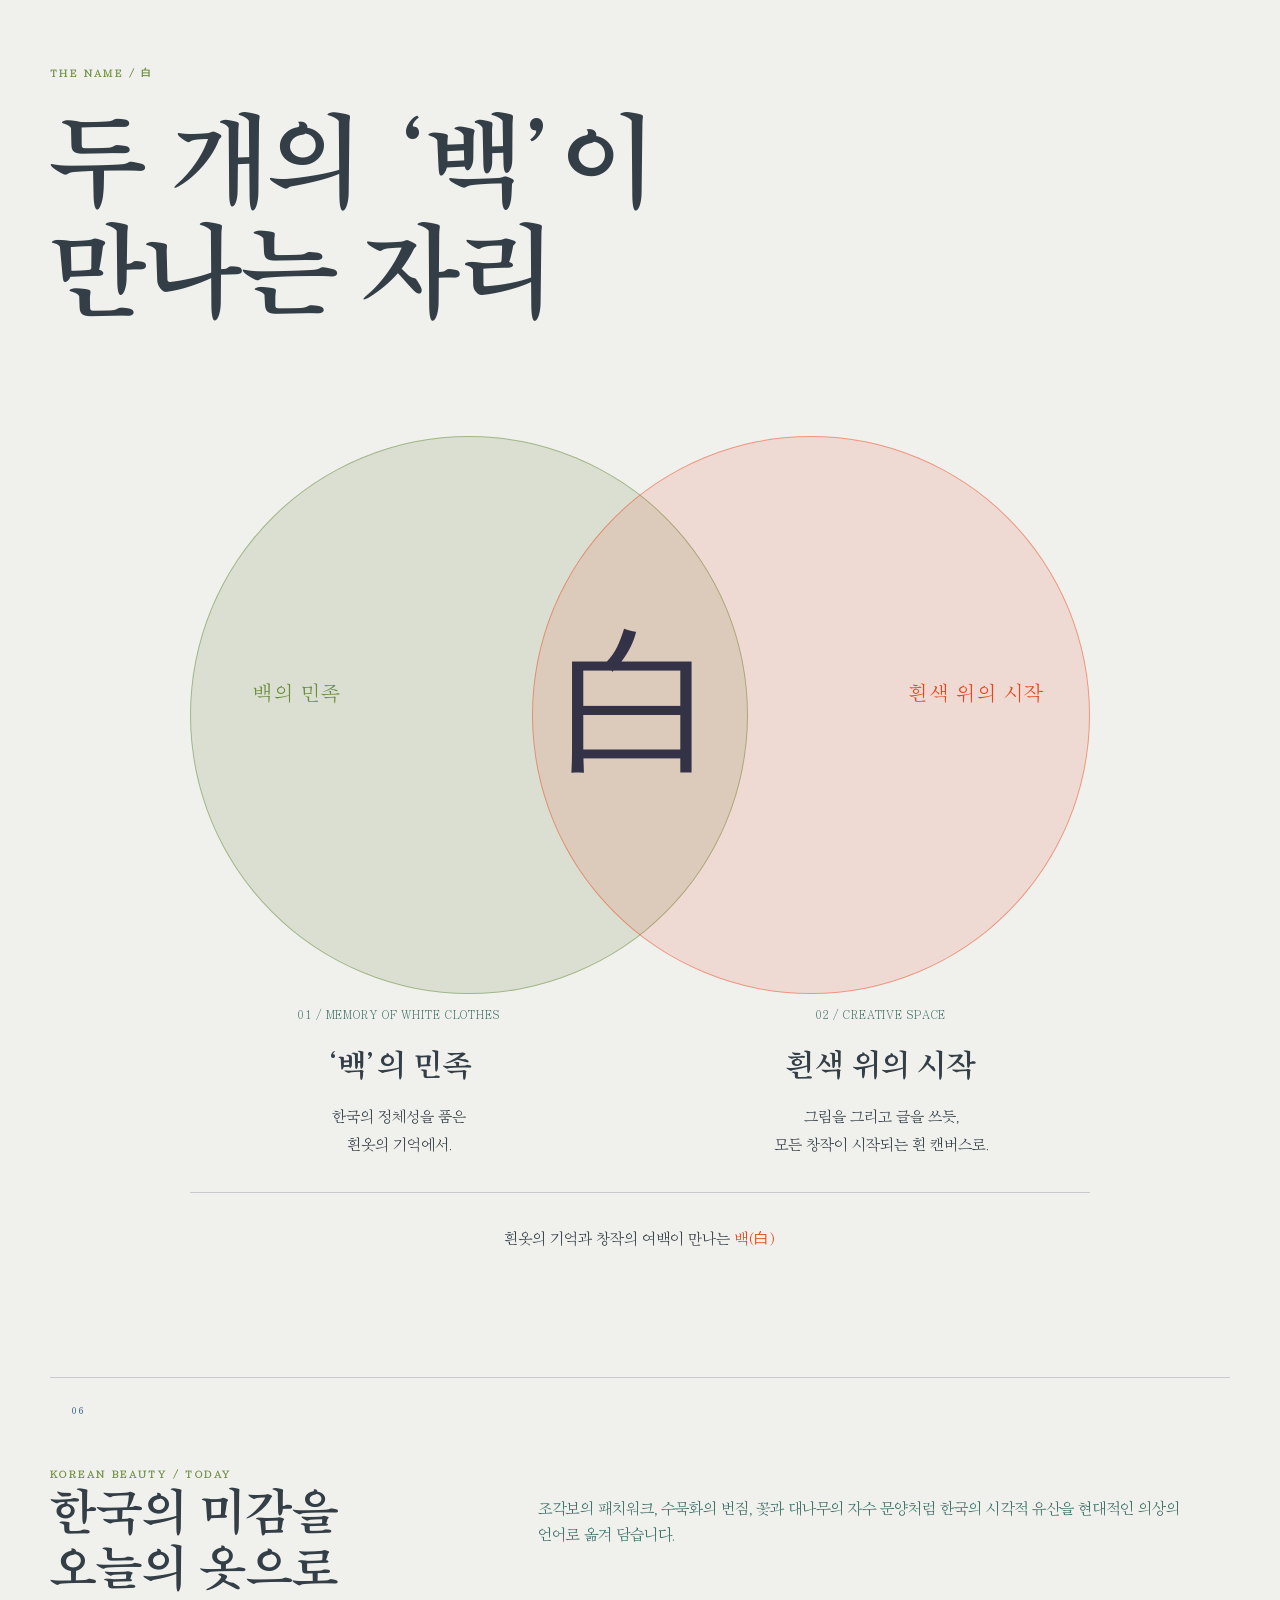
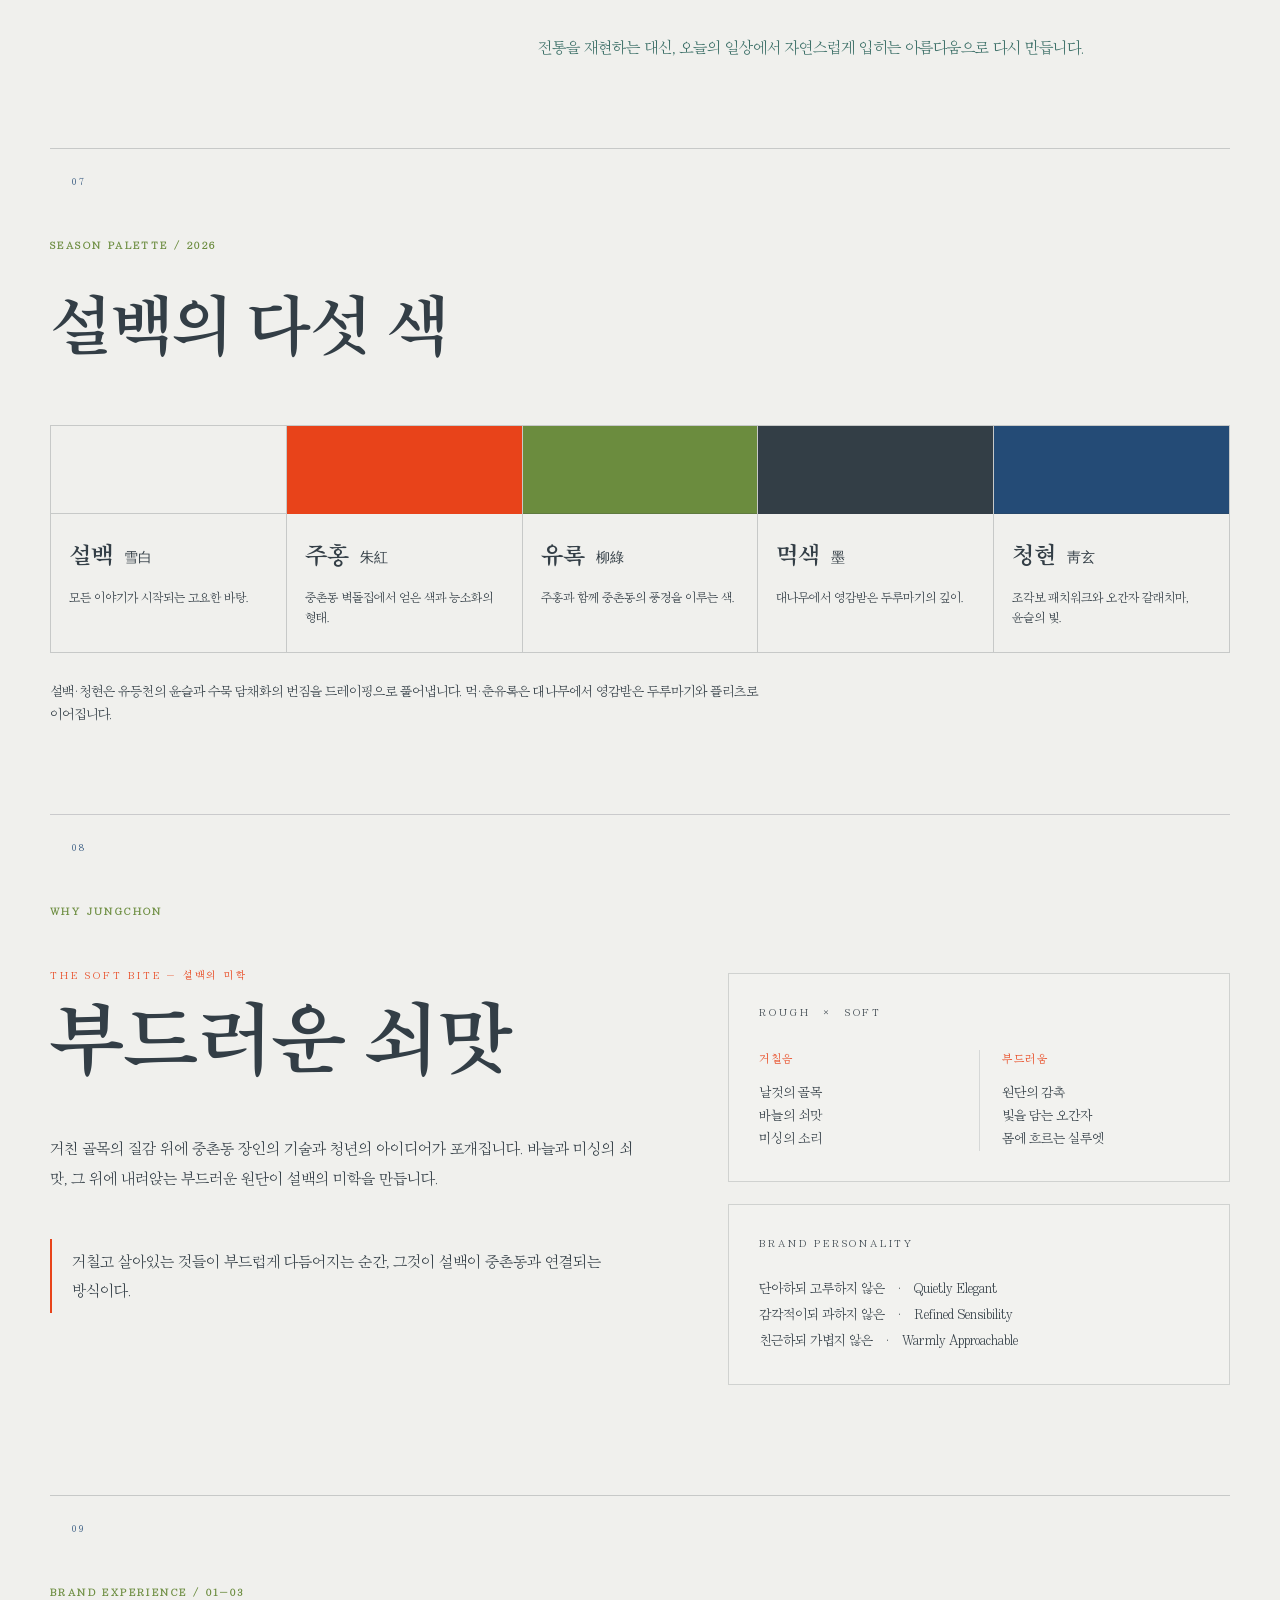
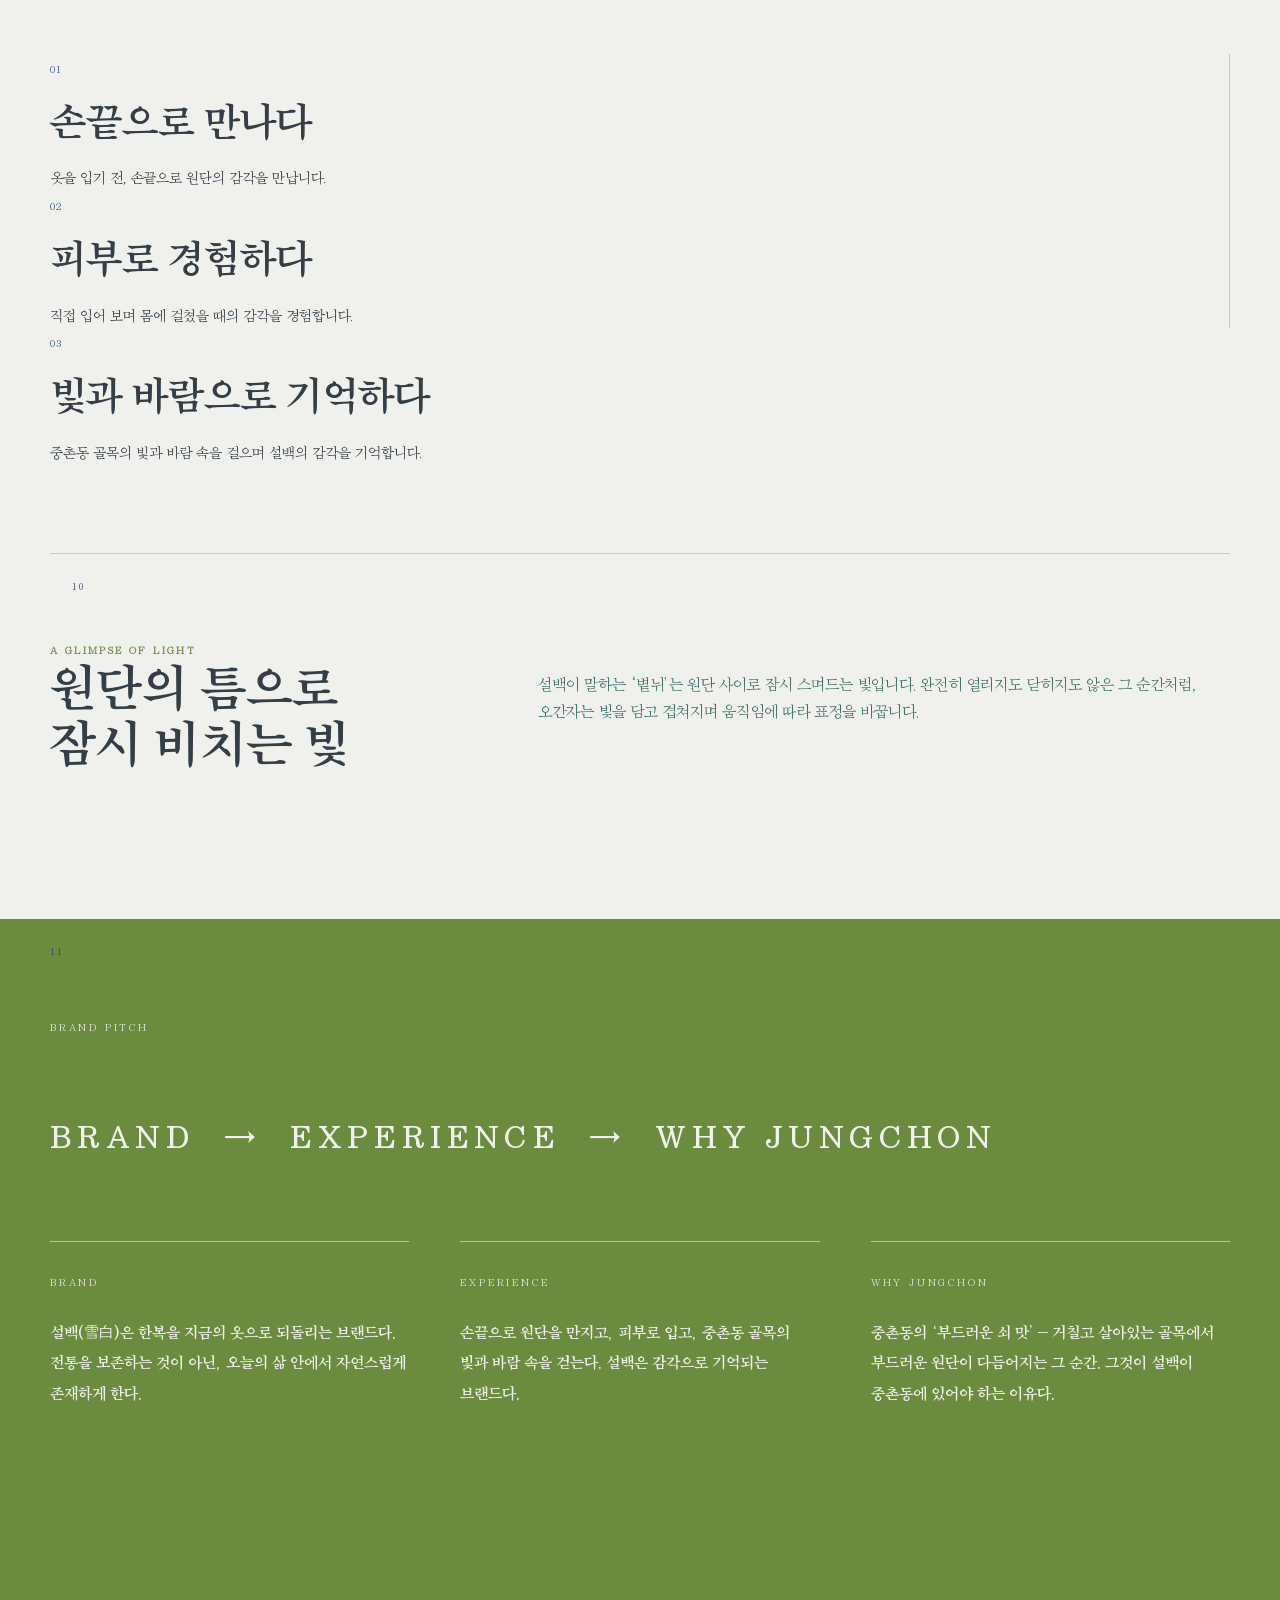
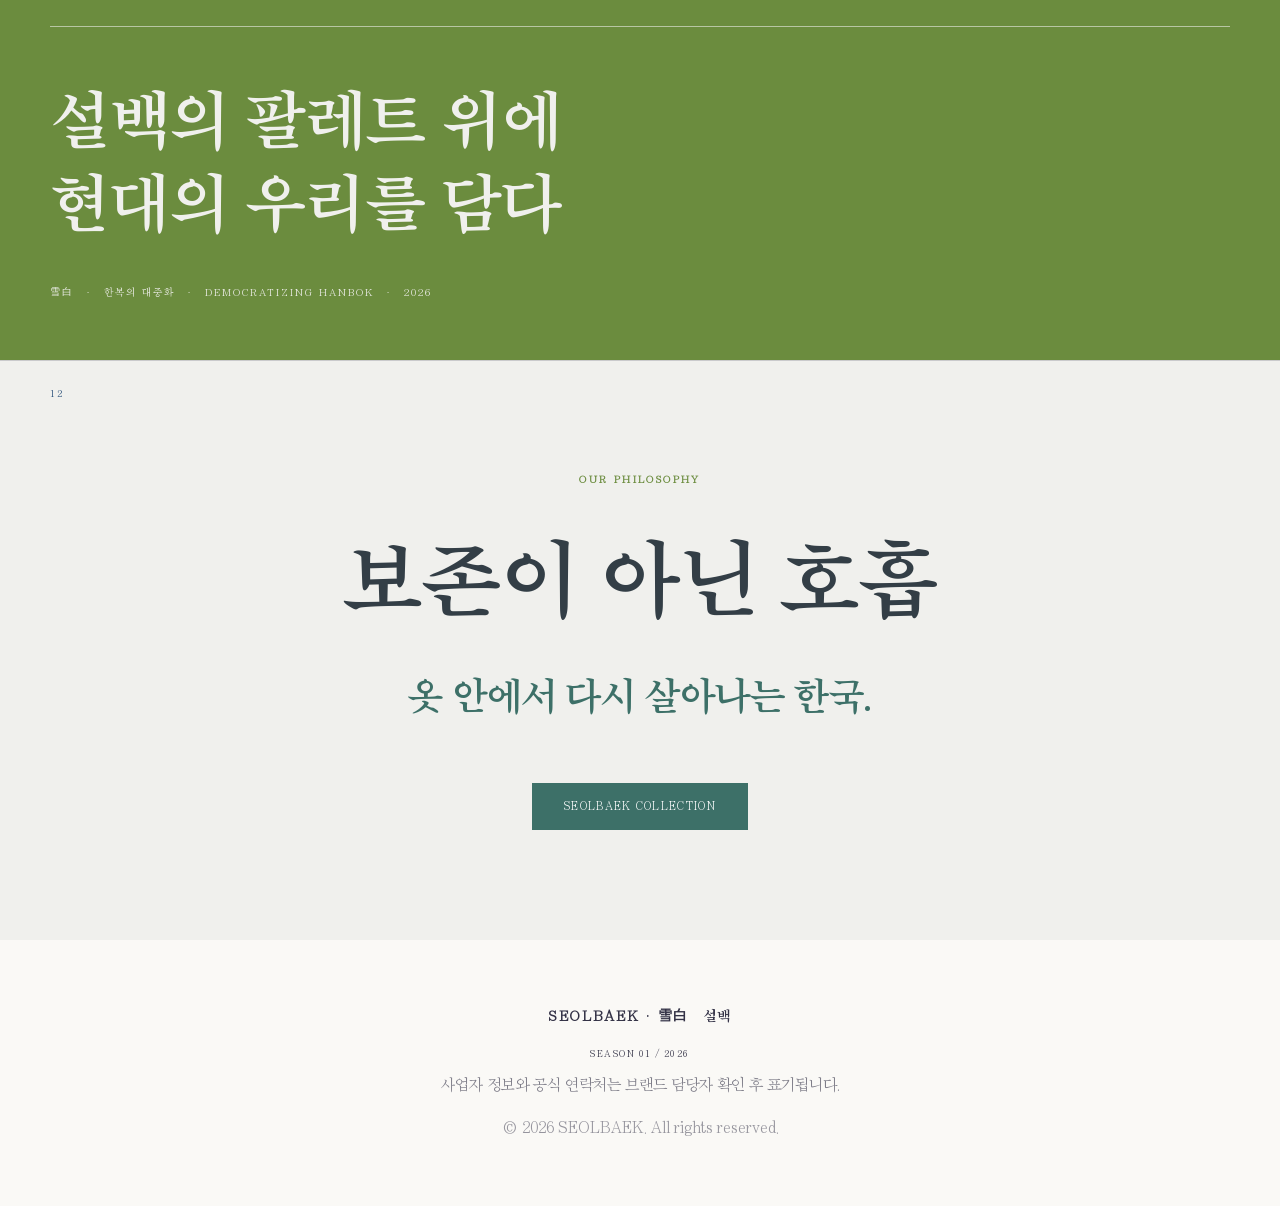
==== commit 1e255f66: "[김윤철] 공통 헤더 한자 로고 정렬" ====
--- a/about.html
+++ b/about.html
@@ -10,7 +10,7 @@
 <body class="about-page" data-page="about">
   <header class="nav">
     <div class="nav-inner">
-      <a href="index.html" class="logo" aria-label="설백 홈"><span class="logo-latin">SEOLBAEK · 雪白</span><span class="logo-korean">설백</span></a>
+      <a href="index.html" class="logo" aria-label="설백 홈"><span class="logo-latin">SEOLBAEK <img class="logo-hanja-image" src="images/logo-hanja-1.png" alt="&#x96EA;&#x767D;" /></span></a>
       <button class="nav-toggle" type="button" aria-label="메뉴 열기" aria-expanded="false">☰</button>
       <nav class="nav-menu" aria-label="주요 메뉴">
         <a href="index.html" data-i18n="nav.home">홈</a><a href="products.html" data-i18n="nav.collection">제품</a><a href="portfolio.html" data-i18n="nav.portfolio" data-i18n-ko="포트폴리오">포트폴리오</a><a href="about.html" class="active" data-i18n="nav.about">브랜드 소개</a><a href="contact.html" data-i18n="nav.contact">문의</a><a href="cart.html" class="cart-nav-link" data-cart-link aria-label="장바구니 0"><span data-i18n="cart.label" data-i18n-ko="장바구니">장바구니</span> <span data-cart-count>0</span></a>
@@ -30,7 +30,7 @@
 
     <section class="story-steps section-wide" data-section="03">
       <article class="story-step reveal-on-scroll">
-        <p class="story-index">01 / BREATHE</p>
+        <p class="story-index">BREATHE</p>
         <h2 data-i18n="about.breatheTitle">옷장에서<br />자연스럽게 꺼내는 한복.</h2>
         <p data-i18n="about.breatheBody">특별한 날을 기다리지 않습니다. 셔츠와 데님 위에 겹쳐 입고, 익숙한 하루 속에서 새로운 몸짓을 만듭니다.</p>
       </article>
@@ -92,9 +92,9 @@
       <p class="palette-note" data-i18n="about.paletteNote">설백·청현은 유등천의 윤슬과 수묵 담채화의 번짐을 드레이핑으로 풀어냅니다. 먹·춘유록은 대나무에서 영감받은 두루마기와 플리츠로 이어집니다.</p>
     </section>
 
-    <section id="soft-bite" class="soft-bite-section section-wide" data-section="03">
+    <section id="soft-bite" class="soft-bite-section section-wide" data-section="08">
       <div class="soft-bite-editorial reveal-on-scroll">
-        <p class="eyebrow">03 / WHY JUNGCHON</p>
+        <p class="eyebrow">WHY JUNGCHON</p>
         <p class="soft-bite-kicker">THE SOFT BITE — <span data-i18n="about.softAesthetic">설백의 미학</span></p>
         <h2 data-i18n="about.softHeading">부드러운 쇠맛</h2>
         <p data-i18n="about.softBody1">거친 골목의 질감 위에 중촌동 장인의 기술과 청년의 아이디어가 포개집니다. 바늘과 미싱의 쇠 맛, 그 위에 내려앉는 부드러운 원단이 설백의 미학을 만듭니다.</p>
@@ -121,8 +121,8 @@
       <p data-i18n="about.lightBody">설백이 말하는 ‘볕뉘’는 원단 사이로 잠시 스며드는 빛입니다. 완전히 열리지도 닫히지도 않은 그 순간처럼, 오간자는 빛을 담고 겹쳐지며 움직임에 따라 표정을 바꿉니다.</p>
     </section>
 
-    <section class="about-pitch-end" data-section="12">
-      <p class="about-pitch-kicker">06 / BRAND PITCH</p>
+    <section class="about-pitch-end" data-section="11">
+      <p class="about-pitch-kicker">BRAND PITCH</p>
       <p class="about-pitch-flow" aria-label="브랜드에서 경험을 거쳐 중촌동으로">BRAND <span>→</span> EXPERIENCE <span>→</span> WHY JUNGCHON</p>
       <div class="about-pitch-columns">
         <article><p class="about-pitch-label">BRAND</p><p data-i18n="about.pitchBrand">설백(雪白)은 한복을 지금의 옷으로 되돌리는 브랜드다. 전통을 보존하는 것이 아닌, 오늘의 삶 안에서 자연스럽게 존재하게 한다.</p></article>
@@ -132,11 +132,13 @@
       <div class="about-pitch-signoff"><h2 data-i18n="about.pitchSignoff">설백의 팔레트 위에<br />현대의 우리를 담다</h2><p data-i18n="about.pitchMeta">雪白　·　한복의 대중화　·　DEMOCRATIZING HANBOK　·　2026</p></div>
     </section>
 
-    <section class="philosophy-statement" data-section="11">
+    <section class="philosophy-statement" data-section="12">
       <p class="eyebrow reveal-on-scroll">OUR PHILOSOPHY</p>
       <blockquote class="reveal-on-scroll" data-i18n="about.philosophy">보존이 아닌 호흡<br /><span>옷 안에서 다시 살아나는 한국.</span></blockquote>
       <a class="btn" href="products.html" data-i18n="about.viewSeason" data-i18n-ko="SEOLBAEK COLLECTION">SEOLBAEK COLLECTION</a>
     </section>
+
+
   </main>
 
   <footer class="footer">
--- a/style.css
+++ b/style.css
@@ -1,5 +1,4 @@
-/* ==========================================================
-   ★ 브랜드 디자인 토큰 — 여기 값만 바꾸면 사이트 전체 톤이 바뀝니다
+/* ===================================================   ★ 브랜드 디자인 토큰 — 여기 값만 바꾸면 사이트 전체 톤이 바뀝니다
    (예: RE:STITCH → --bg:#F7F4EE; --ink:#111; --accent:#0E5A5A;)
    ========================================================== */
 /* 브랜드 전체에서 사용하는 북 명조 글꼴 */
@@ -267,8 +266,7 @@
   .product-carousel-track { transition: none; }
 }
 
-/* ==========================================================
-   설백 2026 — 한지의 여백, 오간자의 층, 재봉의 가는 선
+/* ===================================================   설백 2026 — 한지의 여백, 오간자의 층, 재봉의 가는 선
    ========================================================== */
 body { overflow-x: hidden; background: var(--bg); }
 .section-wide { width: min(calc(100% - 40px), var(--maxw)); margin-inline: auto; }
@@ -418,8 +416,7 @@
   .hero-reveal, .reveal-on-scroll { opacity: 1; transform: none; transition: none; }
 }
 
-/* ==========================================================
-   설백 공개 사이트 개선안 — 기존 관리자·데이터 구조를 유지한 UI 레이어
+/* ===================================================   설백 공개 사이트 개선안 — 기존 관리자·데이터 구조를 유지한 UI 레이어
    ========================================================== */
 .sr-only { position: absolute; overflow: hidden; width: 1px; height: 1px; margin: -1px; padding: 0; border: 0; clip: rect(0 0 0 0); white-space: nowrap; }
 :focus-visible { outline: 2px solid var(--vermilion); outline-offset: 4px; }
@@ -429,6 +426,9 @@
 .nav-inner { display: grid; grid-template-columns: minmax(0, 1fr) auto auto; gap: var(--space-sm); min-height: 70px; padding: 10px 20px; }
 .nav .logo { display: flex; min-width: 0; flex-direction: column; color: var(--ink); font-weight: 500; line-height: 1.1; }
 .logo-latin { overflow: hidden; font-family: var(--font-main); font-size: 11px; font-weight: 650; letter-spacing: .12em; text-overflow: ellipsis; white-space: nowrap; }
+.logo-latin { display: inline-flex; align-items: center; gap: 6px; }
+.logo-hanja-image { width: 24px; height: 24px; margin-left: 6px; object-fit: contain; vertical-align: middle; }
+.logo-latin .logo-hanja-image { display: block; flex: 0 0 auto; }
 .logo-korean { margin-top: 5px; font-family: var(--font-display); font-size: 15px; letter-spacing: .14em; }
 .nav-toggle { order: 3; font-size: 21px; }
 .language-switch { order: 2; display: flex; align-items: center; gap: 5px; color: var(--ink-soft); font-size: 9px; letter-spacing: .08em; }
@@ -875,7 +875,7 @@
 .intro-wordmark h1#intro-title { font-family: var(--font-display); }
 
 /* Brand Pitch 6페이지 마무리 패널: 본문 전용 오렌지 바탕과 세 칼럼 */
-.about-page .about-pitch-end { min-height: min(100svh, 920px); padding: 100px max(22px, calc((100% - var(--maxw)) / 2)) 58px; background: #E8431A; color: #F0F0ED; }
+.about-page .about-pitch-end { min-height: min(100svh, 920px); padding: 100px max(22px, calc((100% - var(--maxw)) / 2)) 58px; background: #6B8C3E; color: #F0F0ED; }
 .about-page .about-pitch-end::before { color: #F0F0ED; }
 .about-page .about-pitch-end :is(h2, p) { color: #F0F0ED; }
 .about-page .about-pitch-kicker { font-size: 10px; letter-spacing: .28em; }
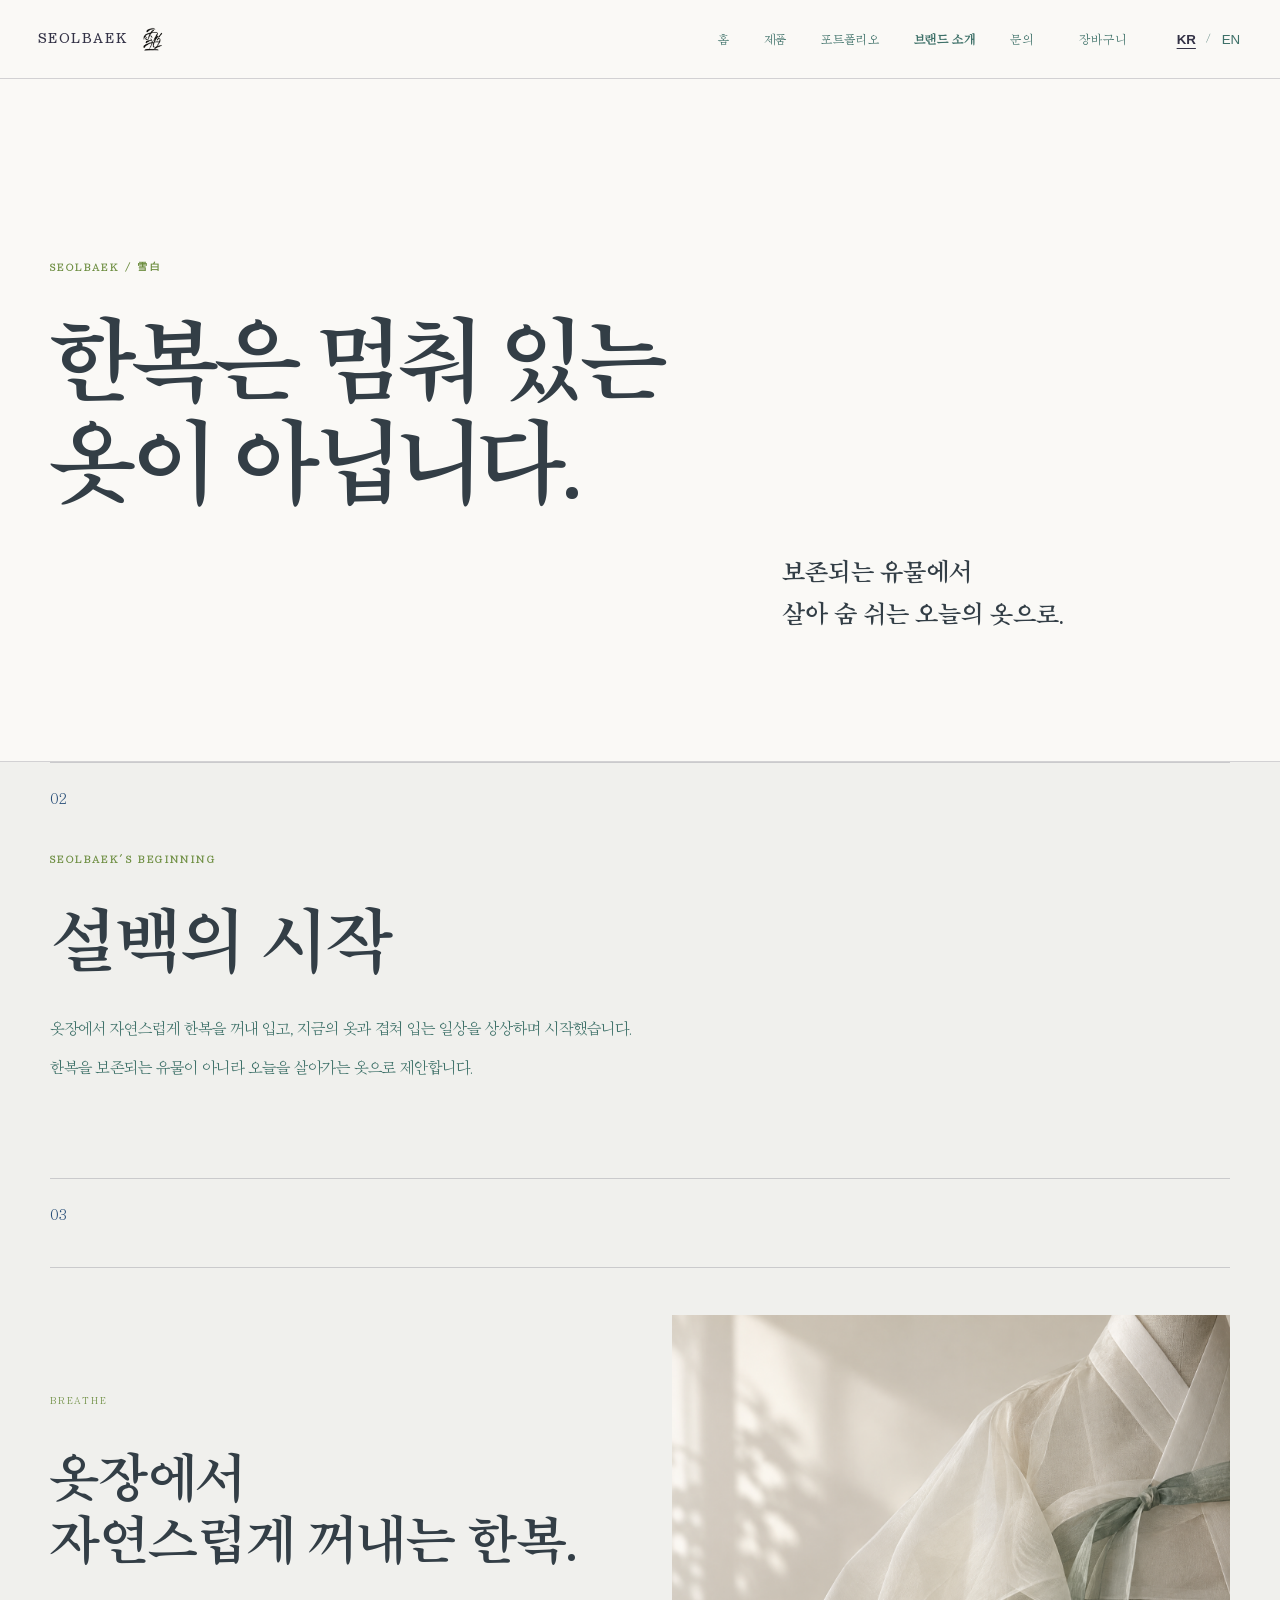
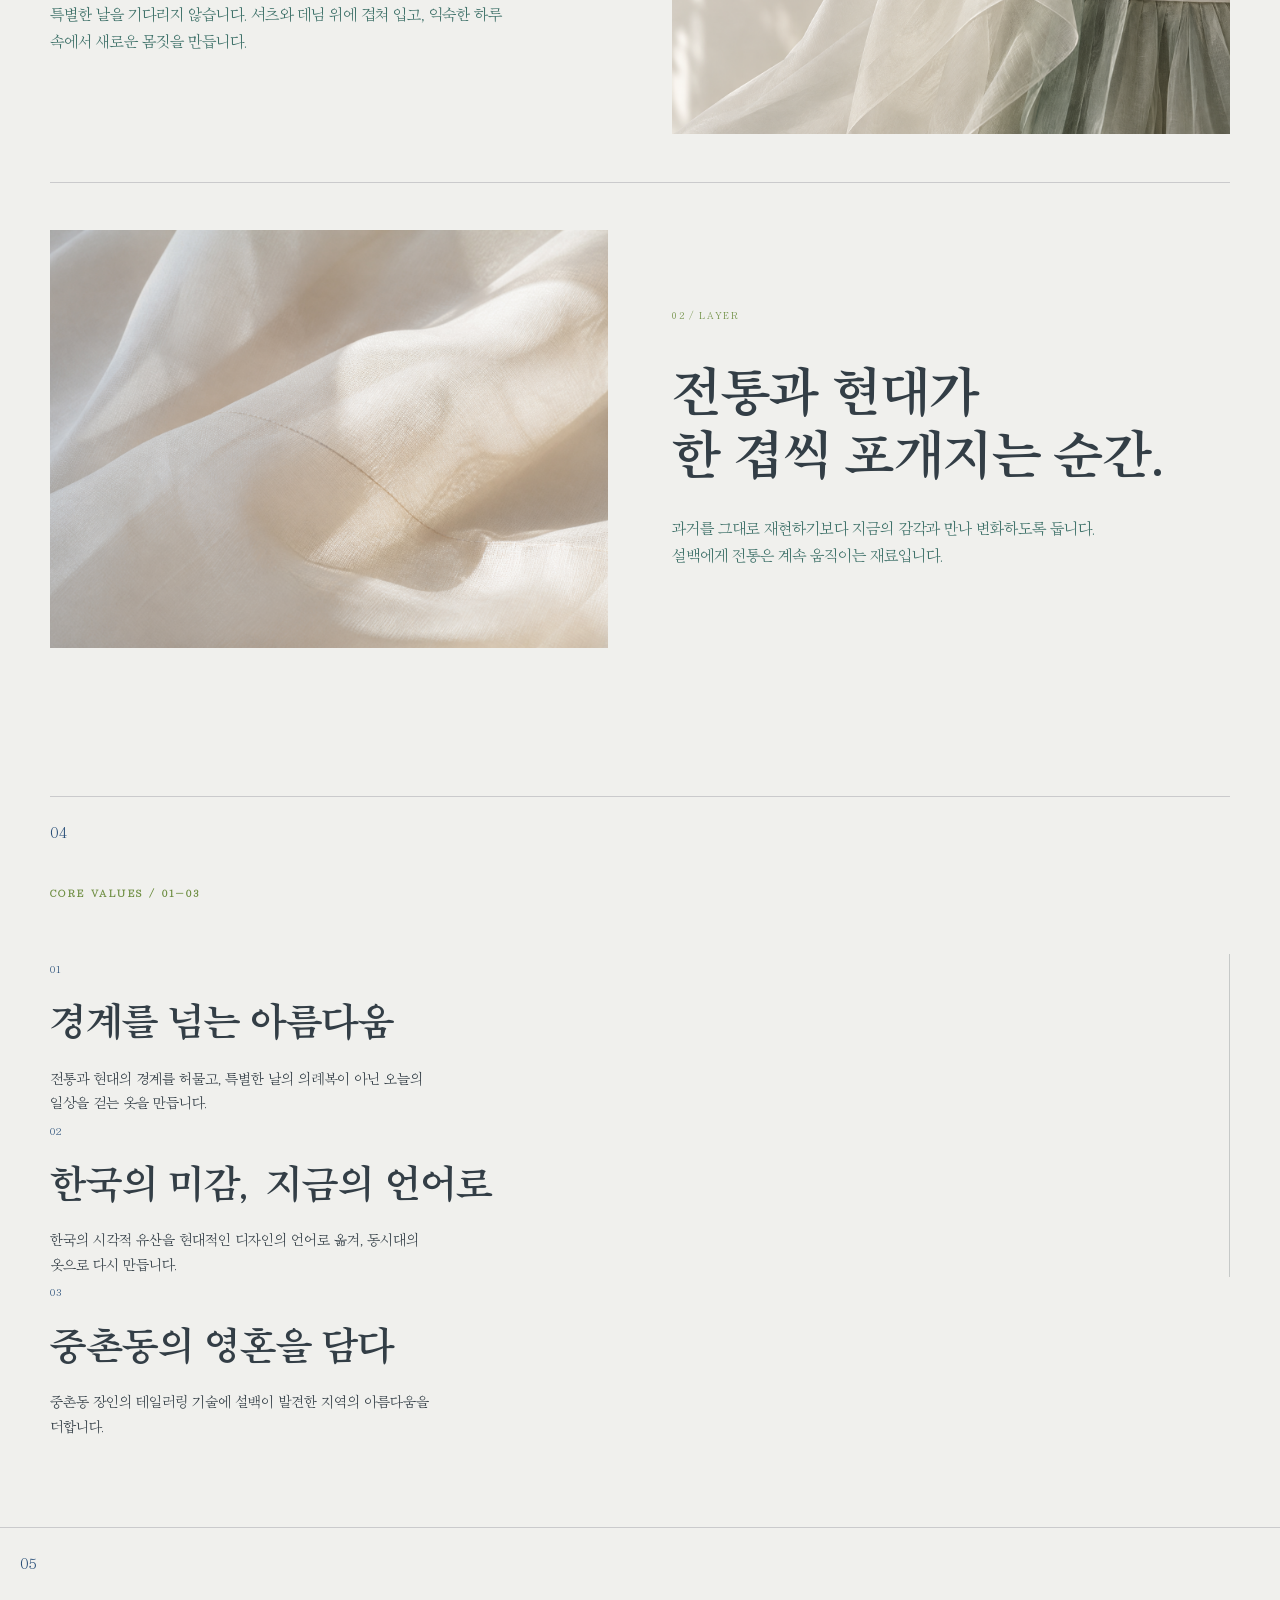
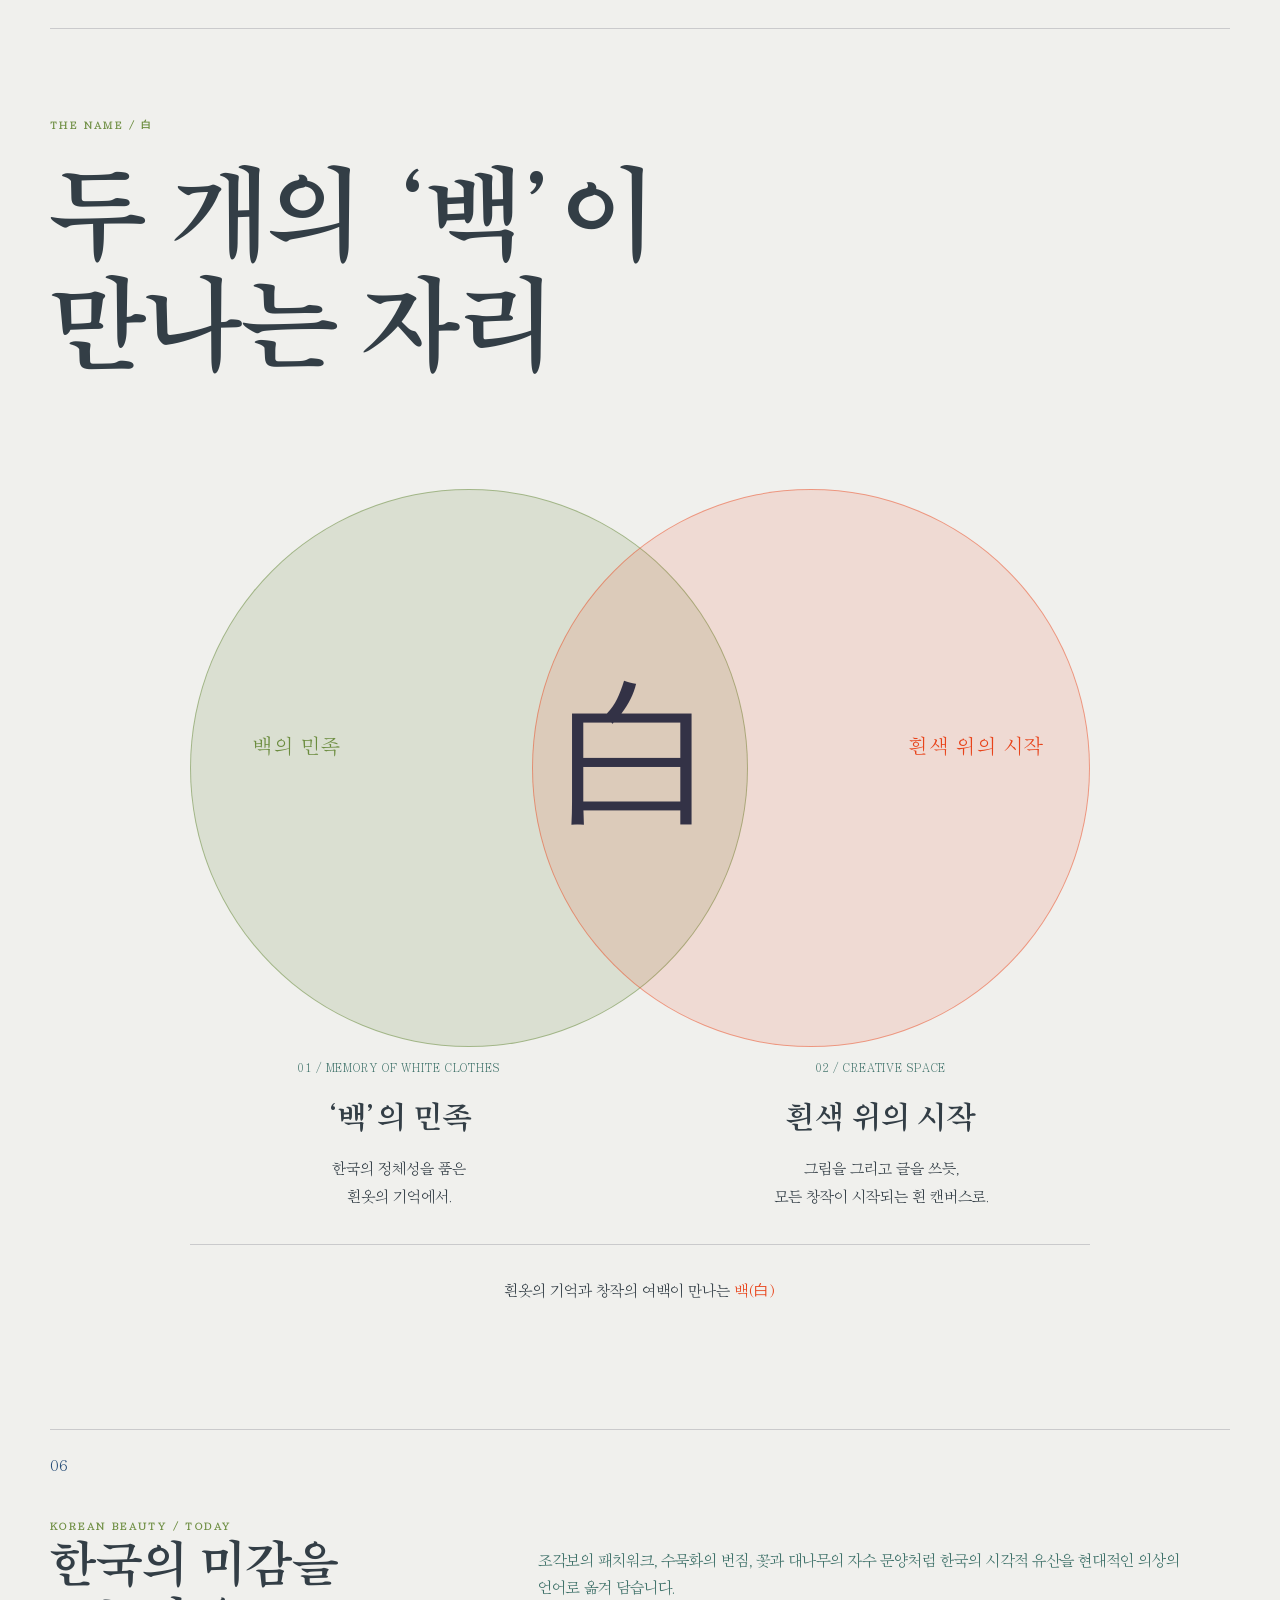
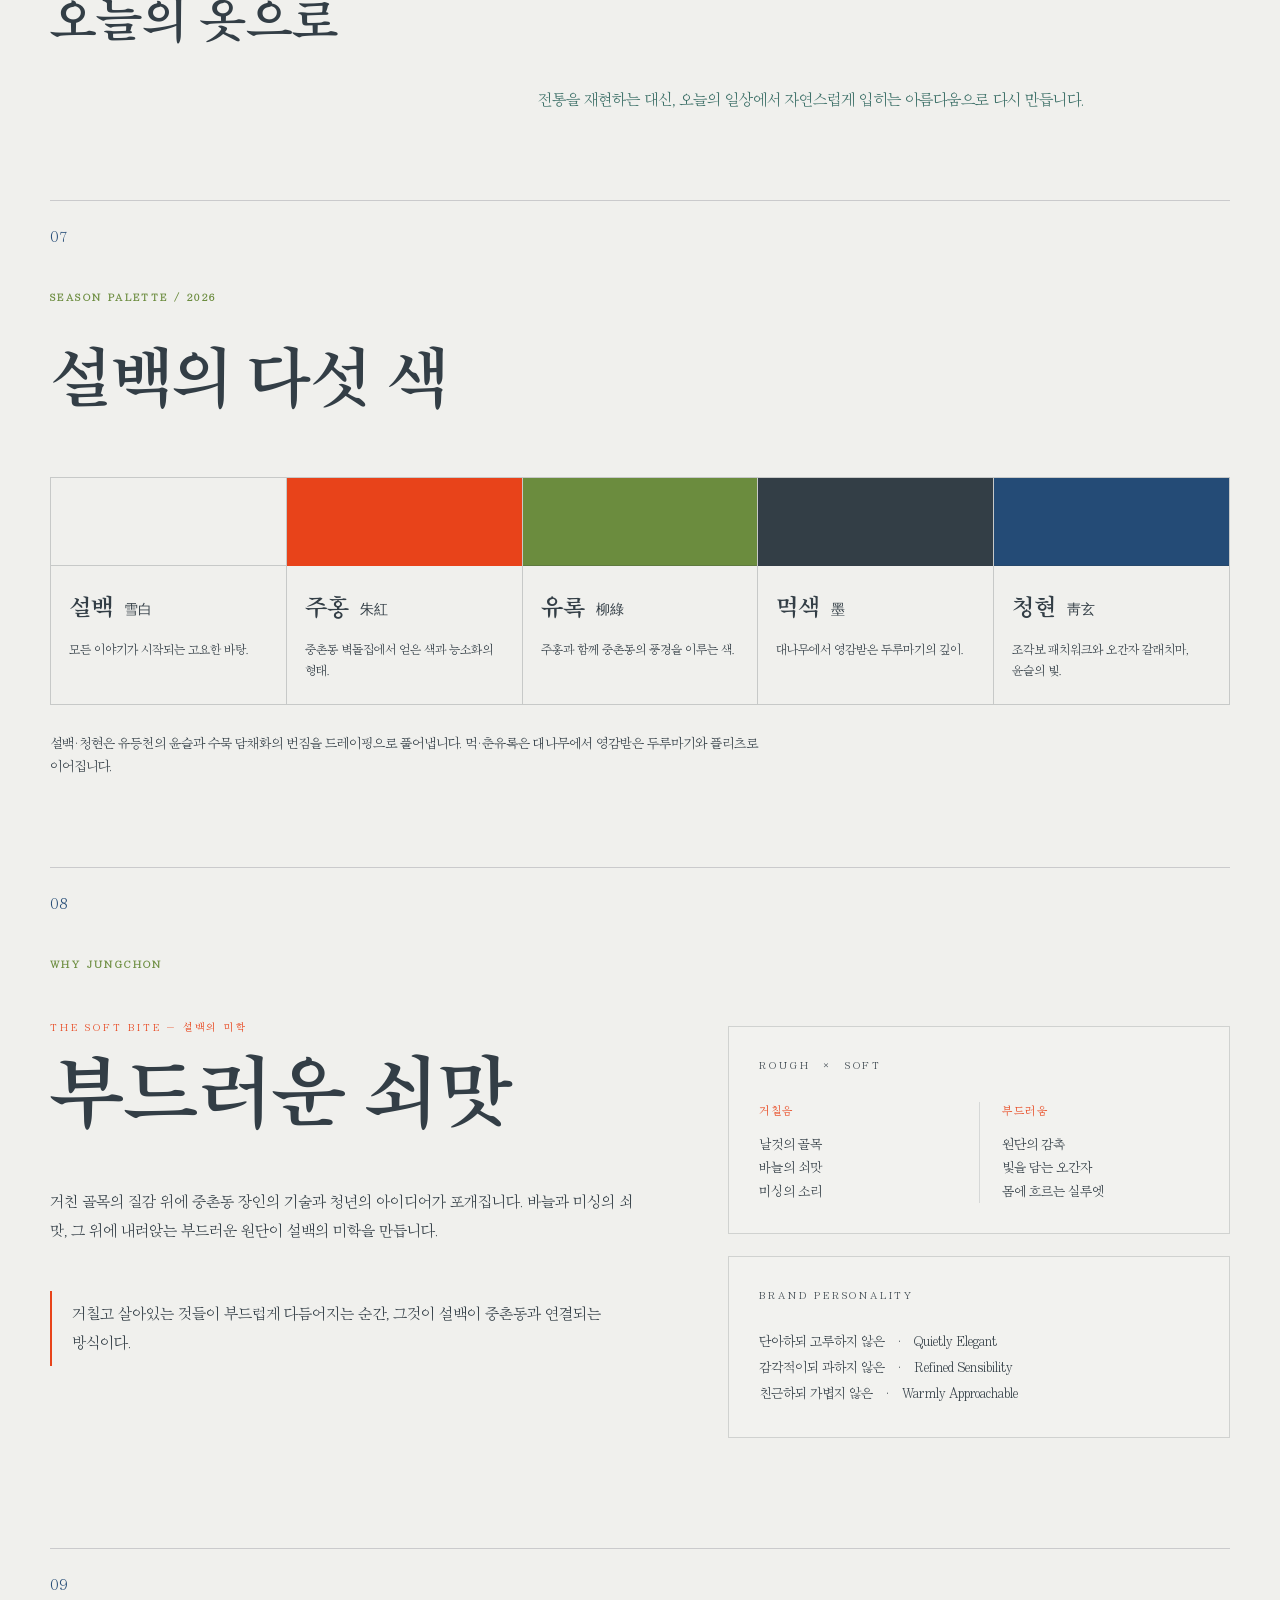
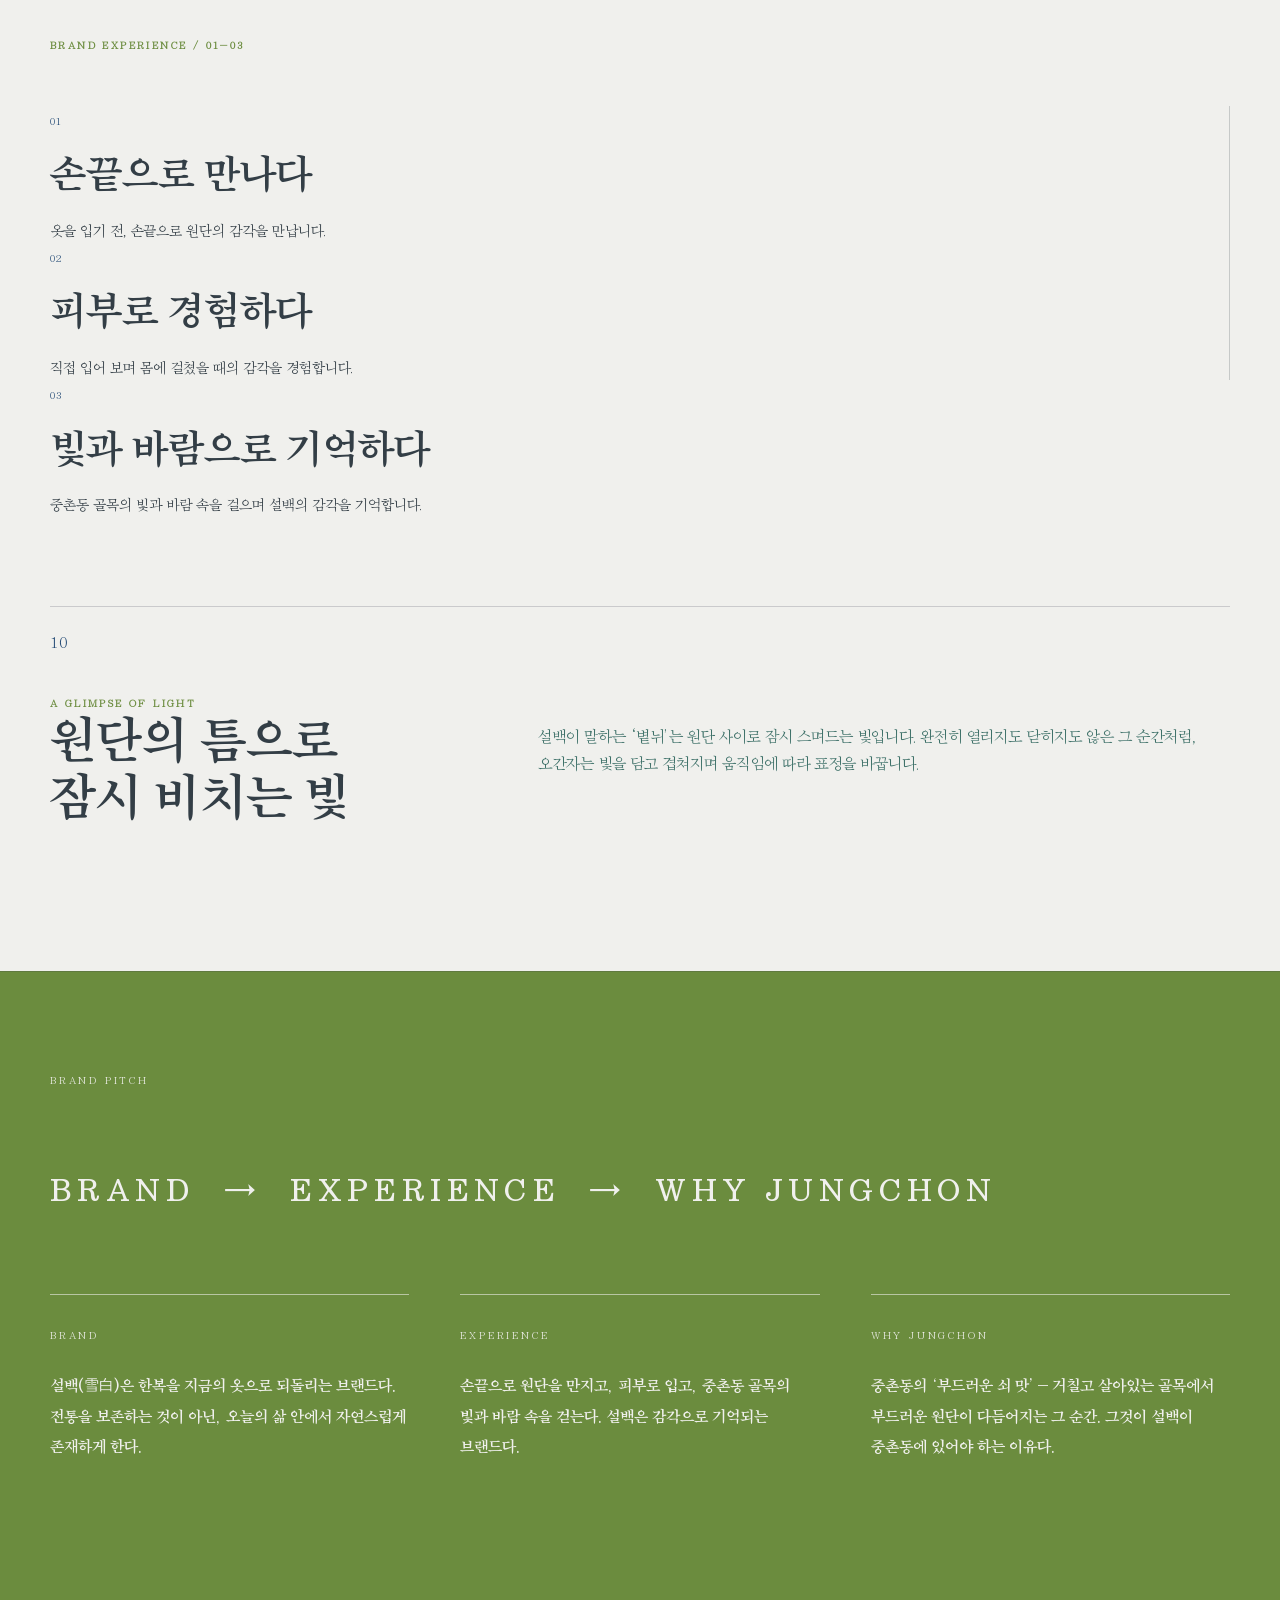
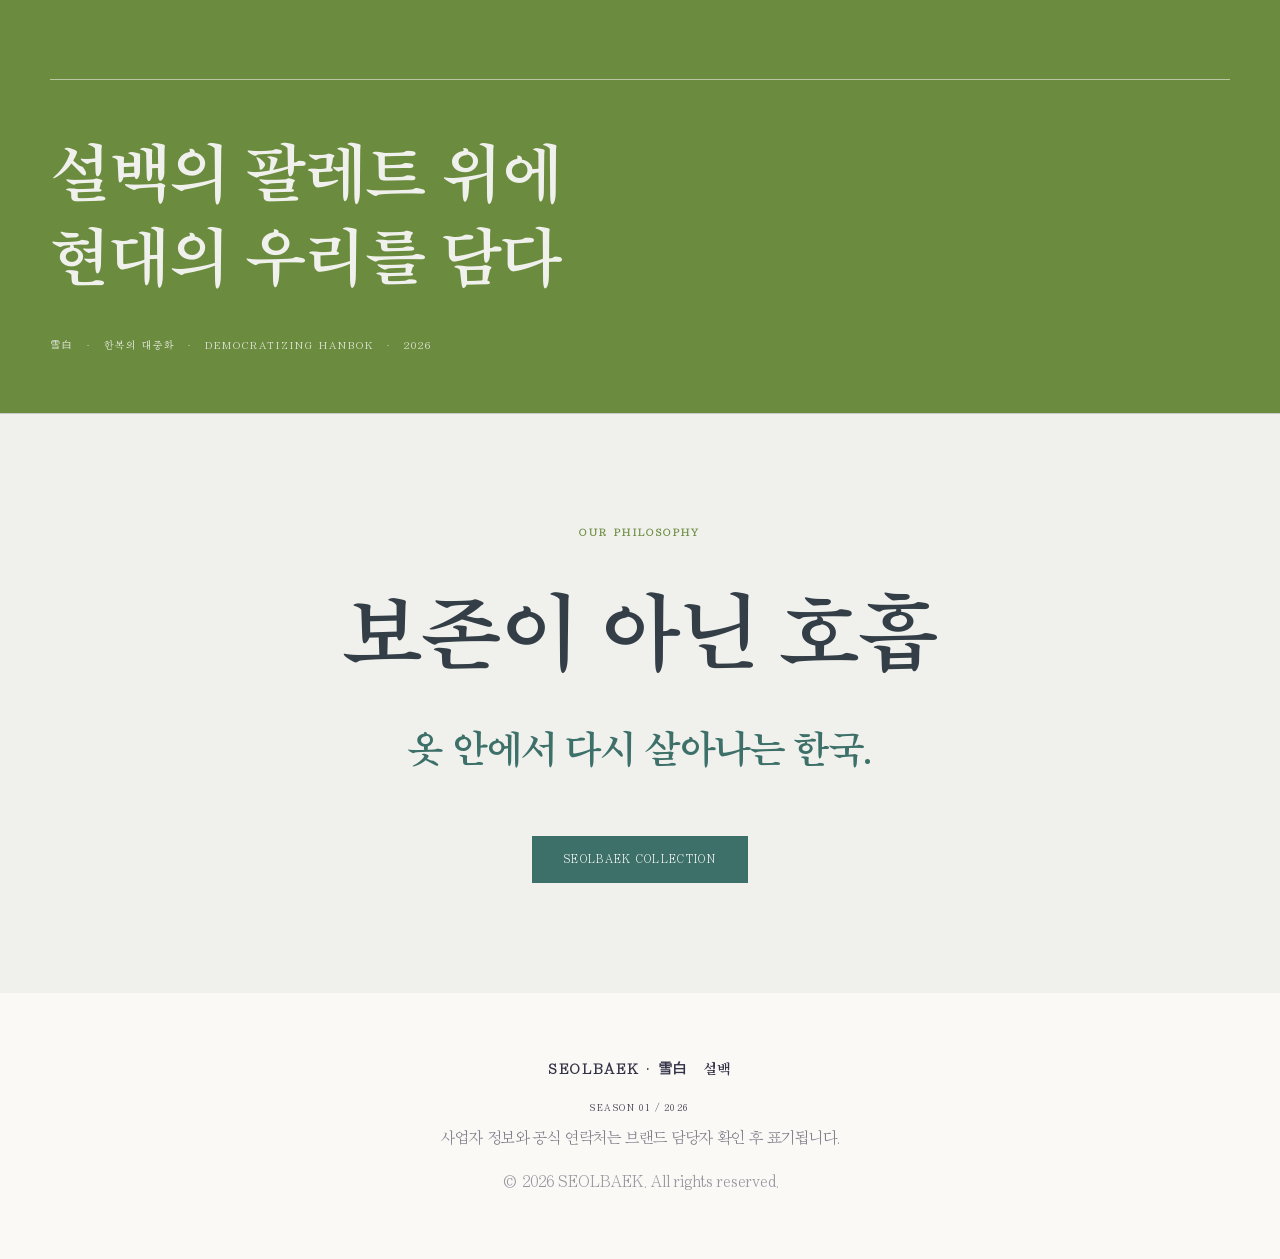
==== commit 3ba6a247: "[김윤철] 홈 문구 수정 및 브랜드 소개 사진 추가" ====
--- a/about.html
+++ b/about.html
@@ -5,7 +5,7 @@
   <meta name="viewport" content="width=device-width, initial-scale=1.0" />
   <title>브랜드 — 설백 雪白</title>
   <meta name="description" content="보존이 아닌 호흡. 설백이 오늘의 한복을 만드는 이야기." />
-  <link rel="stylesheet" href="style.css?v=about-linebreak-20260913" />
+  <link rel="stylesheet" href="style.css?v=about-story-20260917" />
 </head>
 <body class="about-page" data-page="about">
   <header class="nav">
@@ -30,14 +30,25 @@
 
     <section class="story-steps section-wide" data-section="03">
       <article class="story-step reveal-on-scroll">
+        <div class="story-step-copy">
         <p class="story-index">BREATHE</p>
         <h2 data-i18n="about.breatheTitle">옷장에서<br />자연스럽게 꺼내는 한복.</h2>
         <p data-i18n="about.breatheBody">특별한 날을 기다리지 않습니다. 셔츠와 데님 위에 겹쳐 입고, 익숙한 하루 속에서 새로운 몸짓을 만듭니다.</p>
+        </div>
+        <!-- 기존 브랜드 이미지로 한복의 형태와 소재를 함께 보여줍니다. -->
+        <figure class="story-step-photo">
+          <img src="images/category-rental-editorial.png" alt="흰 한복의 얇은 소매와 연두색 고름 디테일" width="1448" height="1086" loading="lazy" decoding="async" />
+        </figure>
       </article>
       <article class="story-step story-step-right reveal-on-scroll">
+        <div class="story-step-copy">
         <p class="story-index">02 / LAYER</p>
         <h2 data-i18n="about.layerTitle">전통과 현대가<br />한 겹씩 포개지는 순간.</h2>
         <p data-i18n="about.layerBody">과거를 그대로 재현하기보다 지금의 감각과 만나 변화하도록 둡니다. 설백에게 전통은 계속 움직이는 재료입니다.</p>
+        </div>
+        <figure class="story-step-photo">
+          <img src="images/seolbaek-organza-hero.png" alt="빛을 머금으며 여러 겹으로 포개진 흰 오간자 원단" width="1536" height="1024" loading="lazy" decoding="async" />
+        </figure>
       </article>
     </section>
 
--- a/style.css
+++ b/style.css
@@ -668,9 +668,12 @@
 /* 브랜드 소개 전용 편집 레이아웃: PDF의 여백·번호·가는 선을 웹 요소로 구현합니다. */
 .about-page main > section[data-section] { position: relative; }
 .about-page main > section[data-section]::before {
-  content: attr(data-section); position: absolute; top: 28px; left: max(22px, calc((100% - var(--maxw)) / 2));
-  color: var(--jade); font-size: 9px; letter-spacing: .18em; line-height: 1;
-}
+  content: attr(data-section); position: absolute; top: 28px; left: 20px;
+  color: var(--jade); display: block; width: 3ch; font-size: 15px; font-variant-numeric: tabular-nums; letter-spacing: .08em; line-height: 1; text-align: left;
+}
+.about-page main > section.section-wide[data-section]::before { left: 0; }
+.about-page main > section[data-section="01"]::before, .about-page main > section[data-section="11"]::before, .about-page main > section[data-section="12"]::before { display: none; }
+.about-page main > section.about-opening[data-section]::before, .about-page main > section.name-origin[data-section]::before, .about-page main > section.about-pitch-end[data-section]::before, .about-page main > section.philosophy-statement[data-section]::before { left: 20px; }
 .about-page .about-opening { min-height: 72vh; padding: 20vh max(22px, calc((100% - var(--maxw)) / 2)) 14vh; border-bottom: 1px solid var(--about-divider); }
 .about-page .about-opening h1 { max-width: 780px; margin-top: 32px; font-size: clamp(48px, 7vw, 94px); line-height: 1.14; }
 .about-page .about-opening-note { max-width: 28rem; margin-top: 38px; margin-left: auto; }
@@ -946,3 +949,21 @@
   .products-page .collection-head > div:first-child { grid-area: 2 / 1; align-self: center; height: 0; display: flex; align-items: center; }
   .products-page .collection-head > div:last-child { grid-area: 2 / 2; }
 }
+
+.about-page main > section[data-section="05"]::before { left: 20px !important; }
+.about-page main > section[data-section="05"] { border-top: 1px solid var(--about-divider); }
+.about-page main > section[data-section] + section[data-section] { border-top: 1px solid var(--about-divider); }
+
+/* 브랜드 소개 03: 모바일은 세로로, 넓은 화면은 글과 사진을 교차 배치합니다. */
+.about-page .story-step { display: grid; gap: 28px; max-width: none; margin: 0; padding: 32px 0 48px; border-left: 0; }
+.about-page .story-step-right { border-top: 0; }
+.story-step-copy { min-width: 0; }
+.story-step-copy > p:last-child { max-width: 480px; margin-top: 30px; color: var(--ink-soft); }
+.story-step-photo { min-width: 0; margin: 0; overflow: hidden; }
+.story-step-photo img { display: block; width: 100%; height: auto; aspect-ratio: 4 / 3; object-fit: cover; }
+@media (min-width: 720px) {
+  .about-page .story-step { grid-template-columns: minmax(0, 1fr) minmax(0, 1fr); align-items: center; gap: clamp(32px, 5vw, 72px); padding-block: 48px; }
+  .about-page .story-step h2 { font-size: clamp(32px, 4vw, 56px); }
+  .story-step-right .story-step-photo { grid-column: 1; grid-row: 1; }
+  .story-step-right .story-step-copy { grid-column: 2; grid-row: 1; }
+}
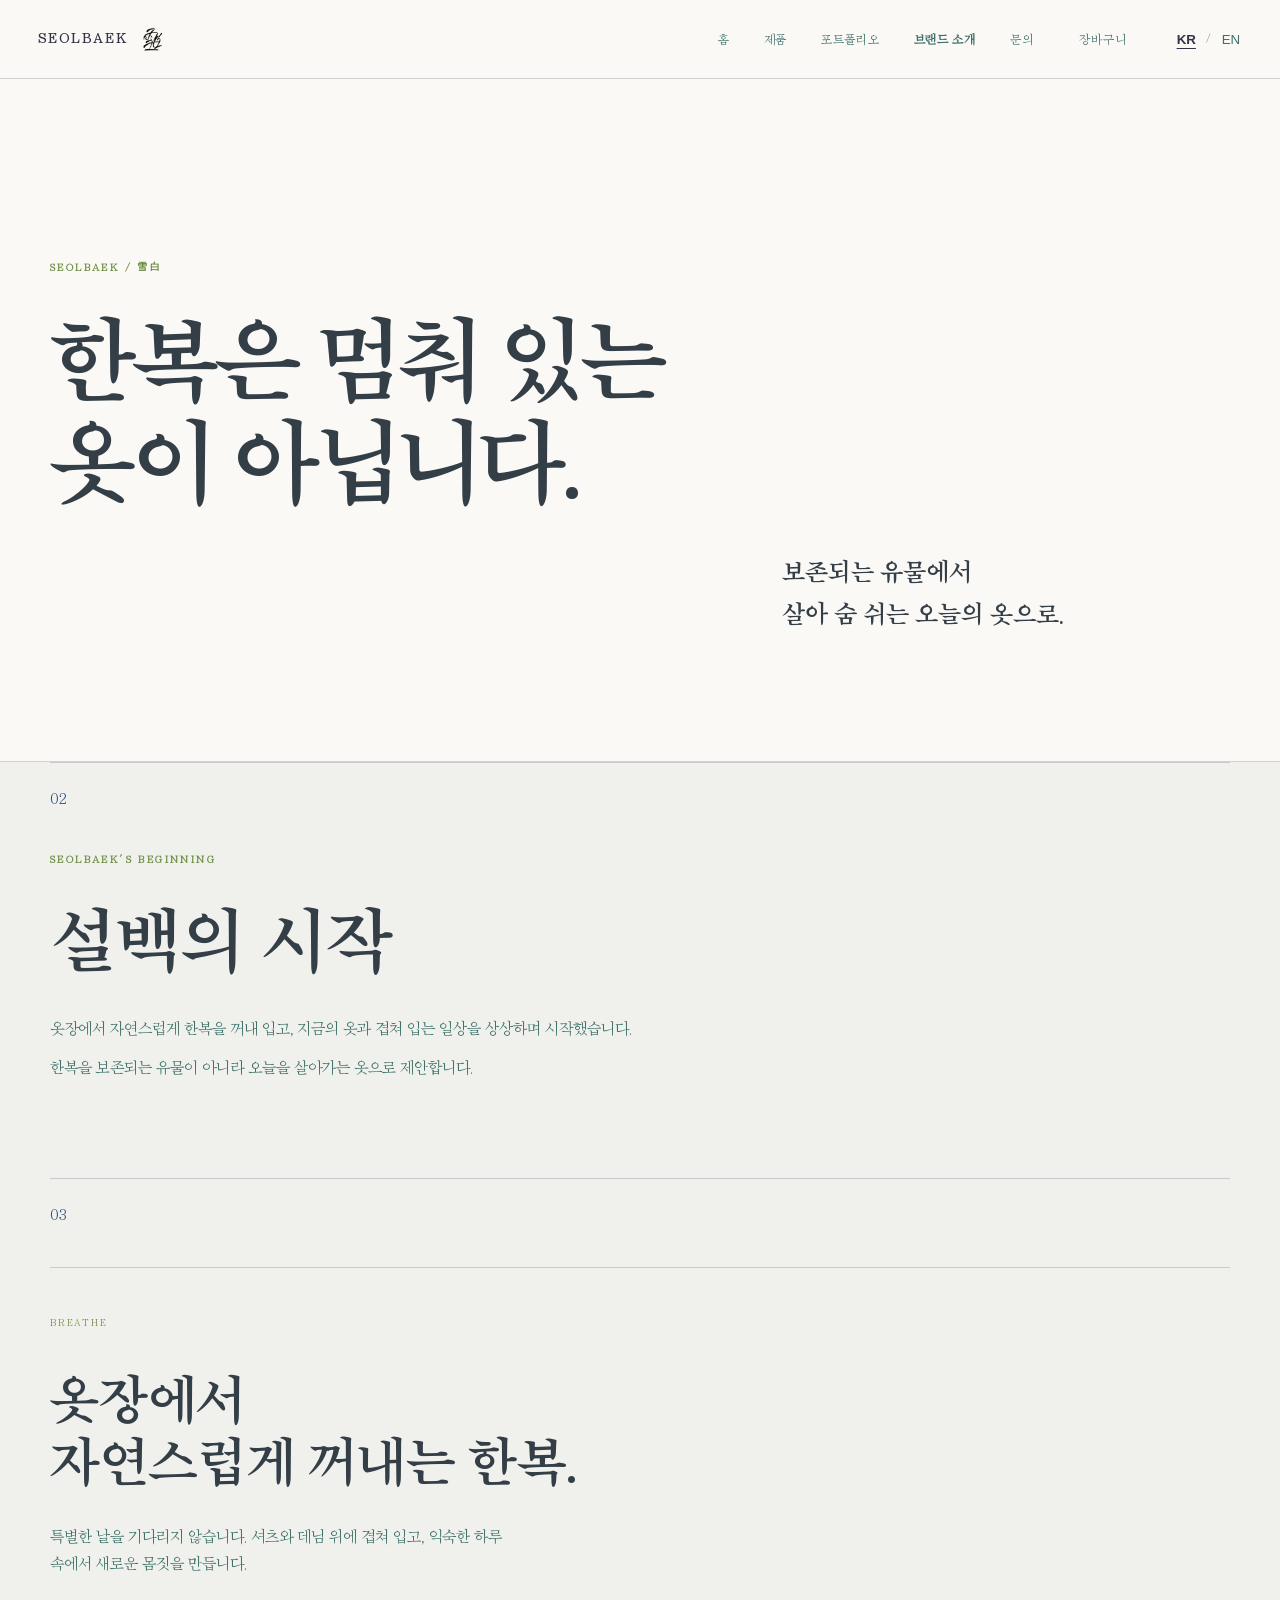
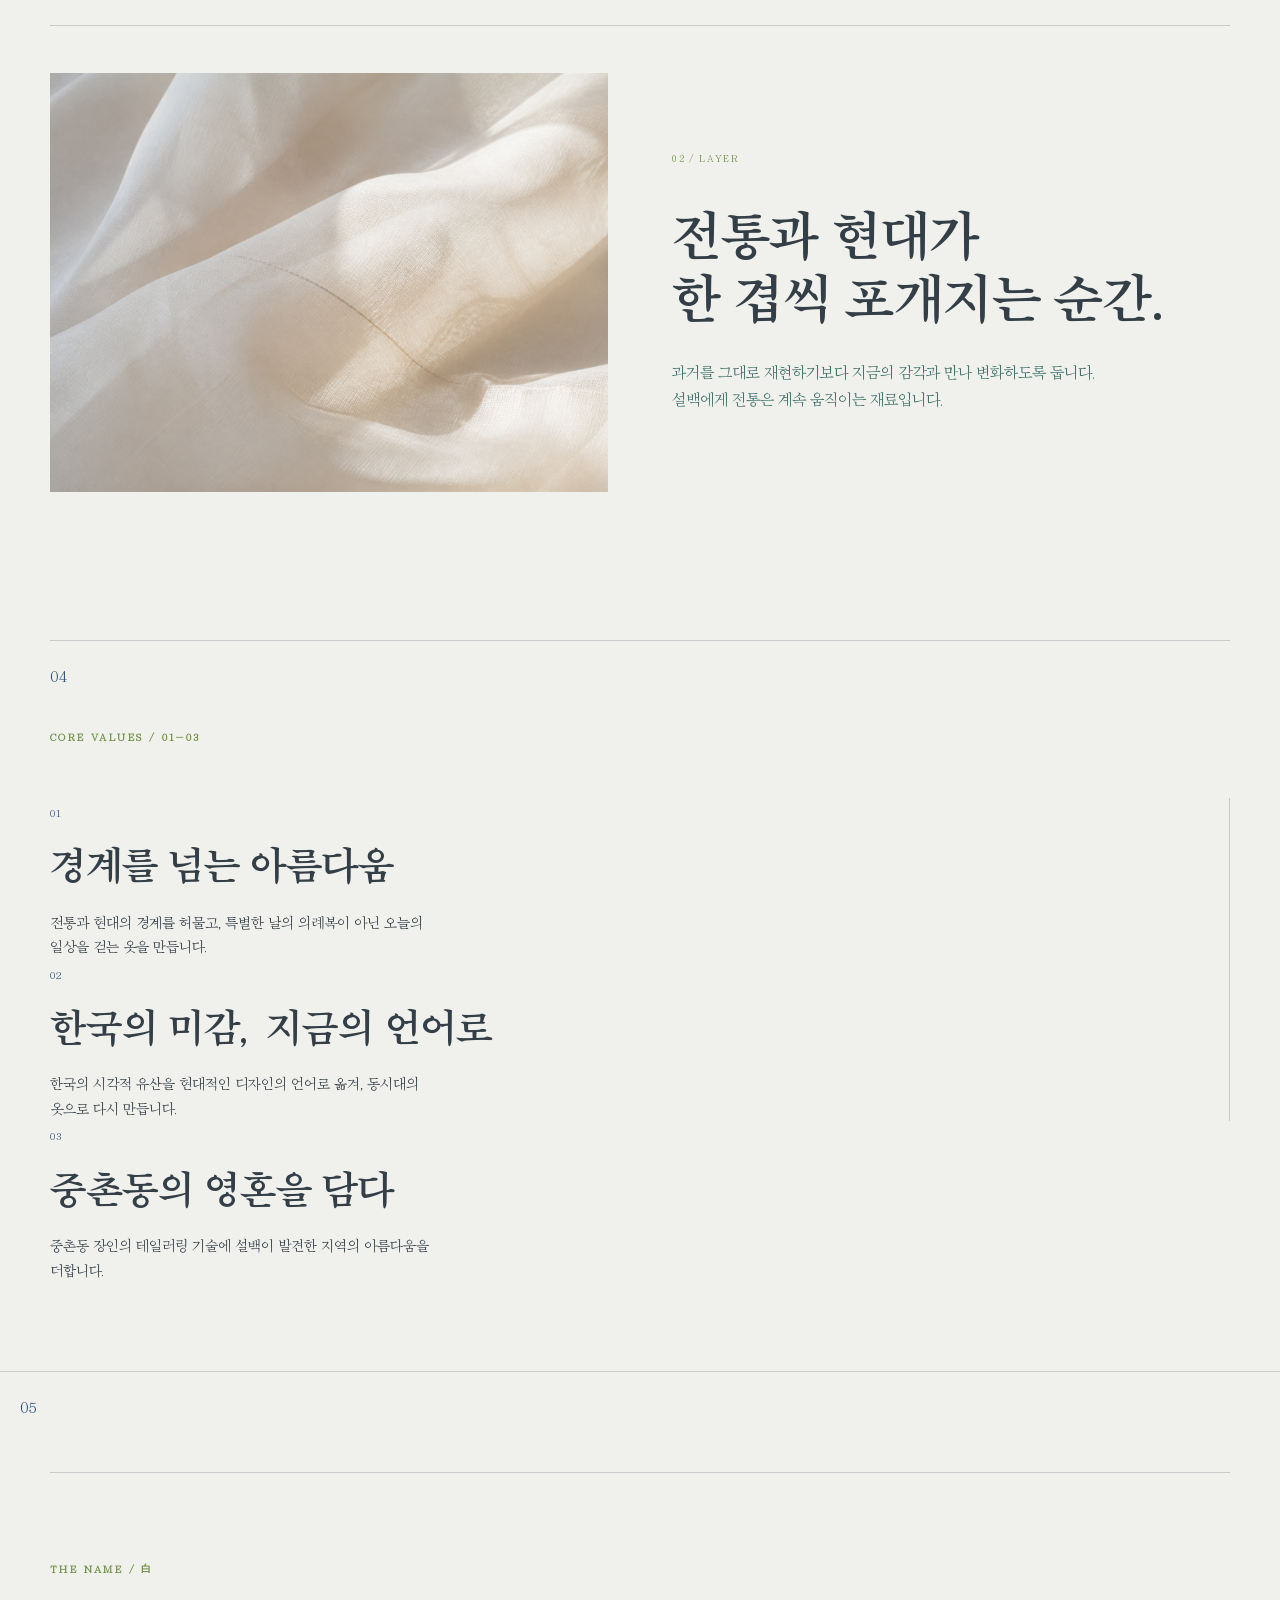
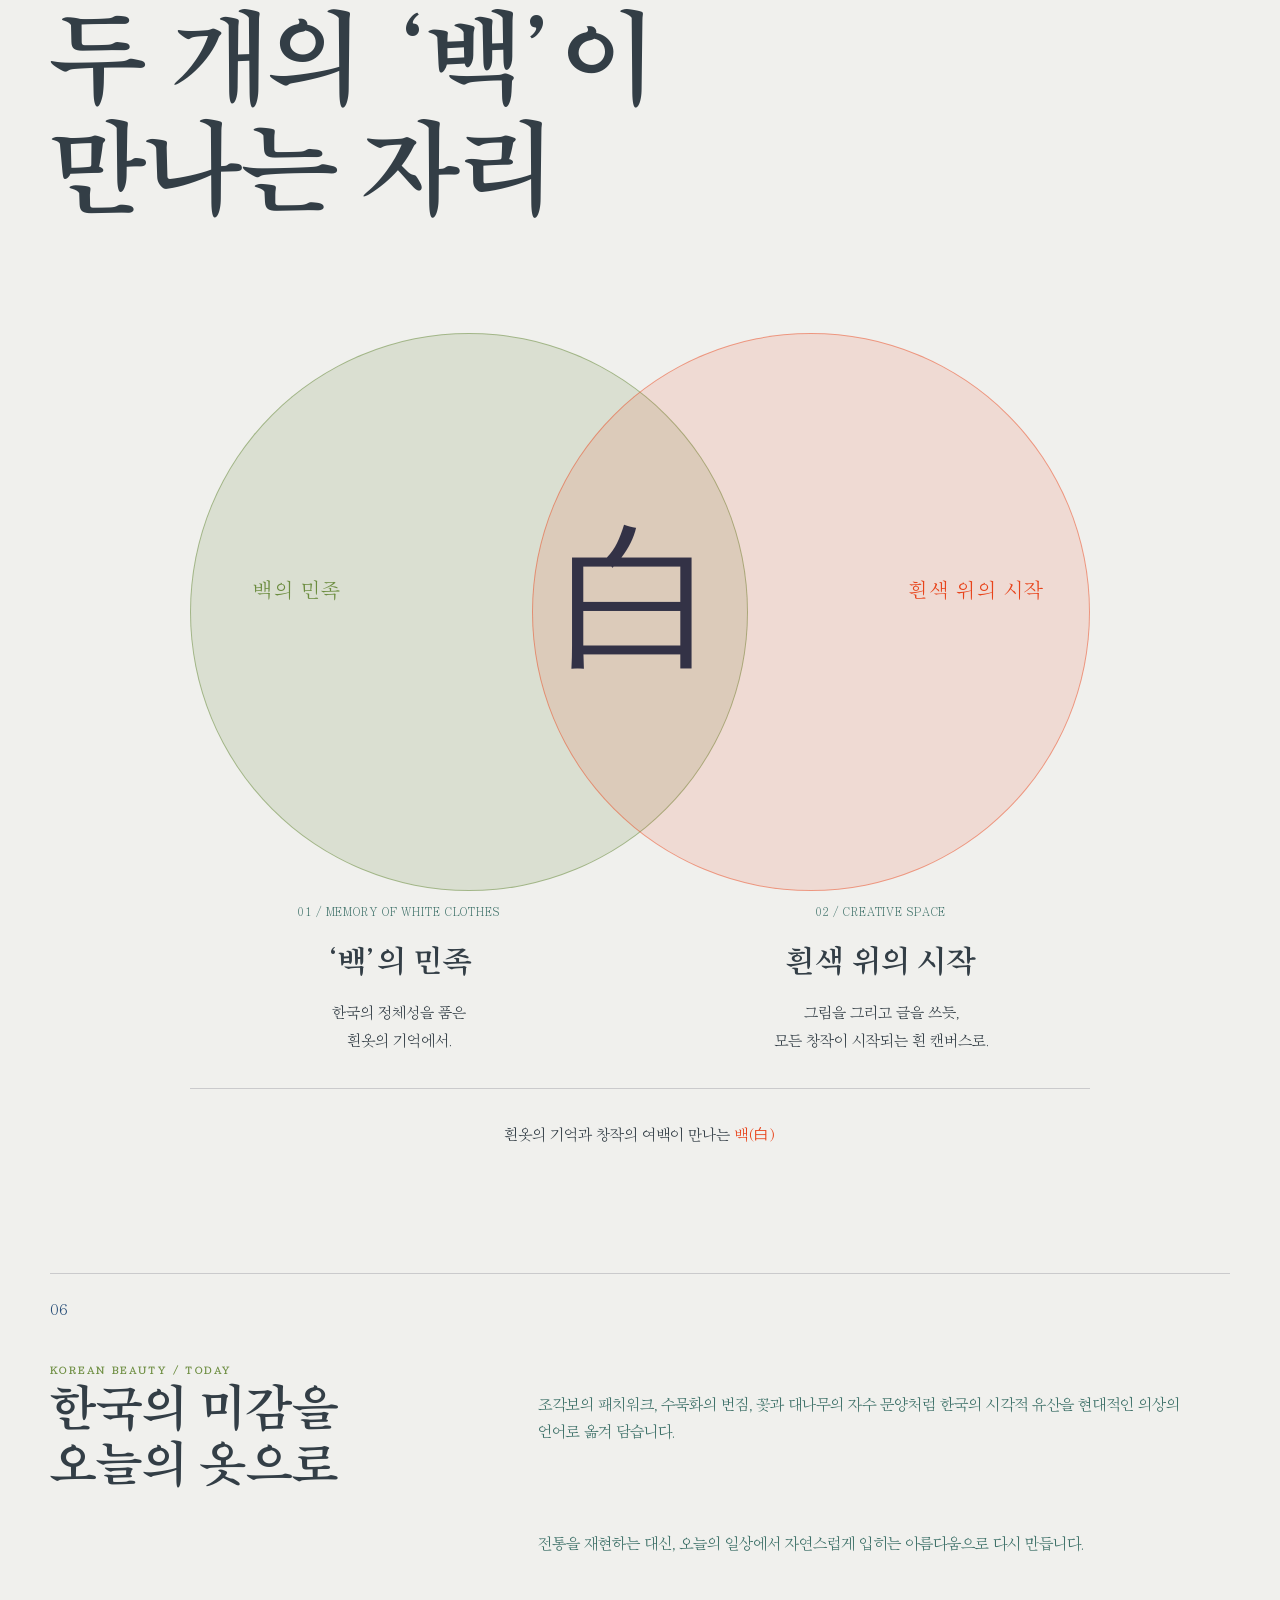
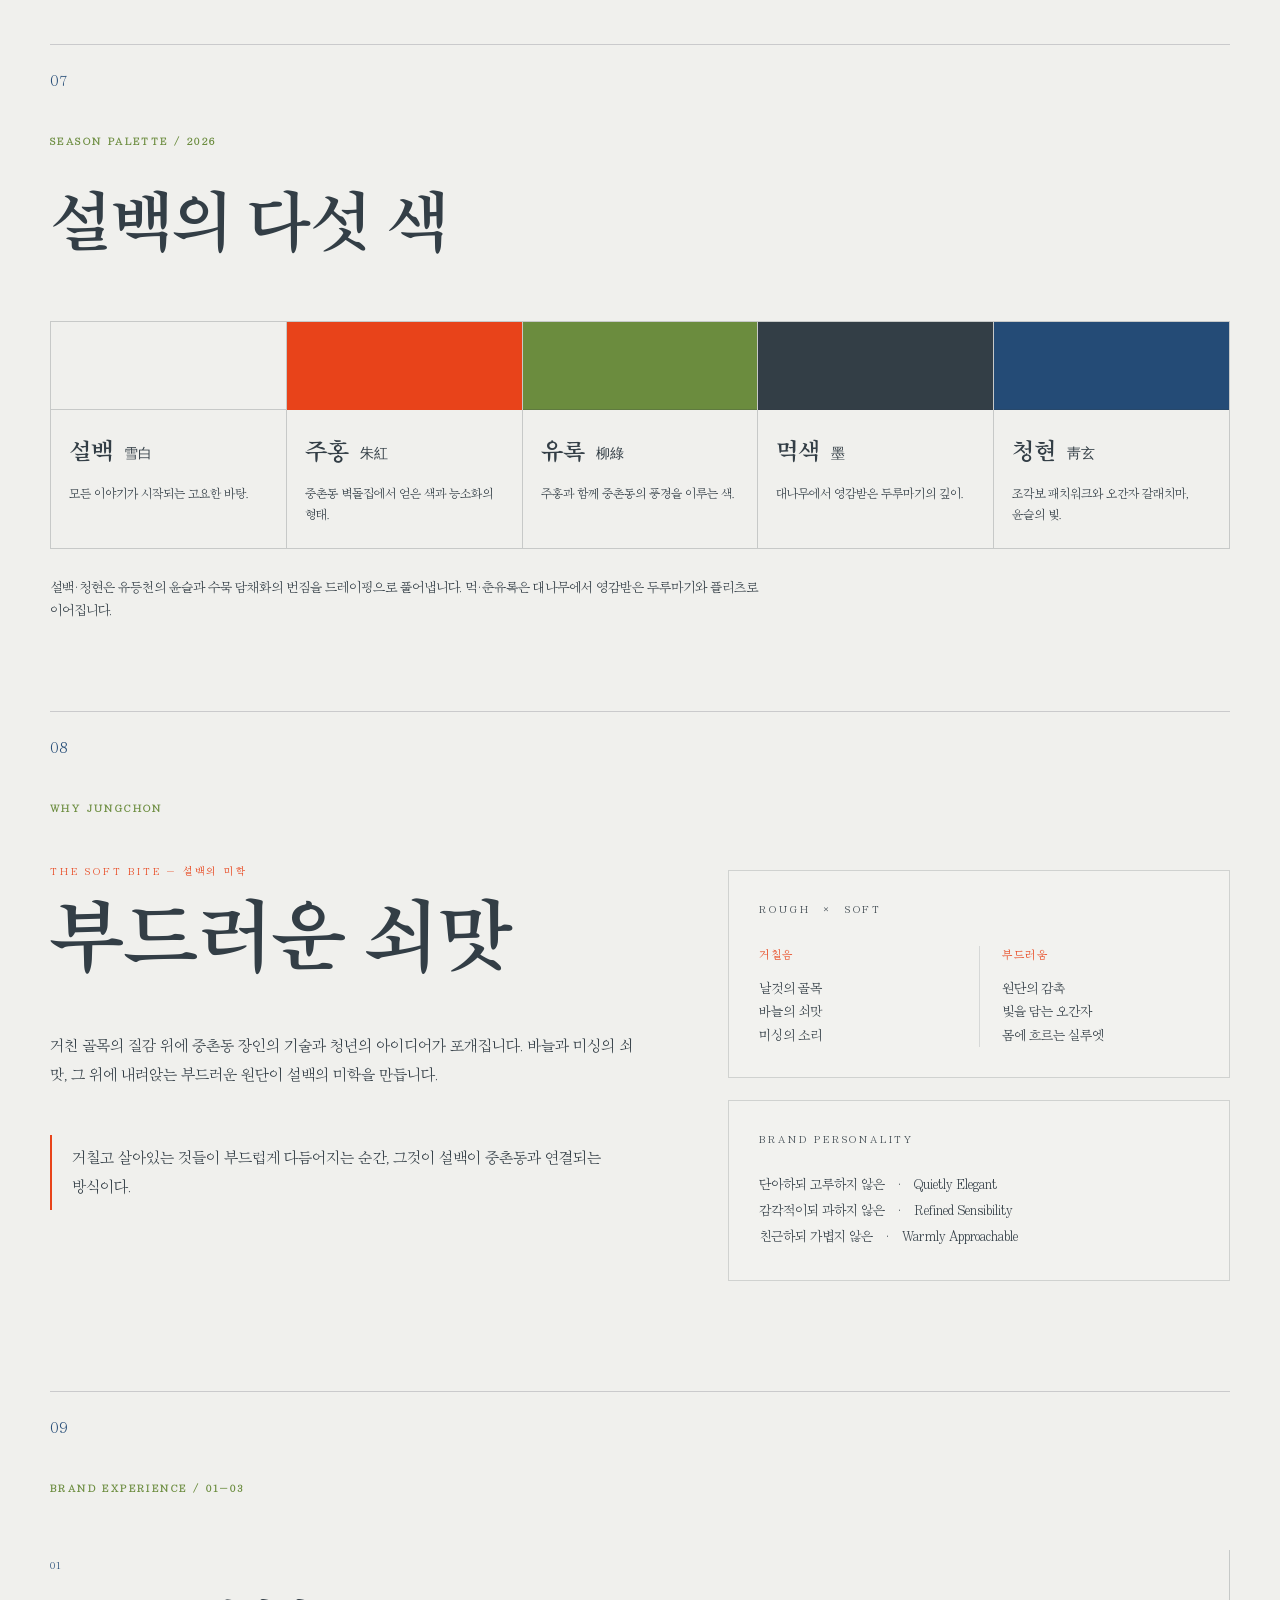
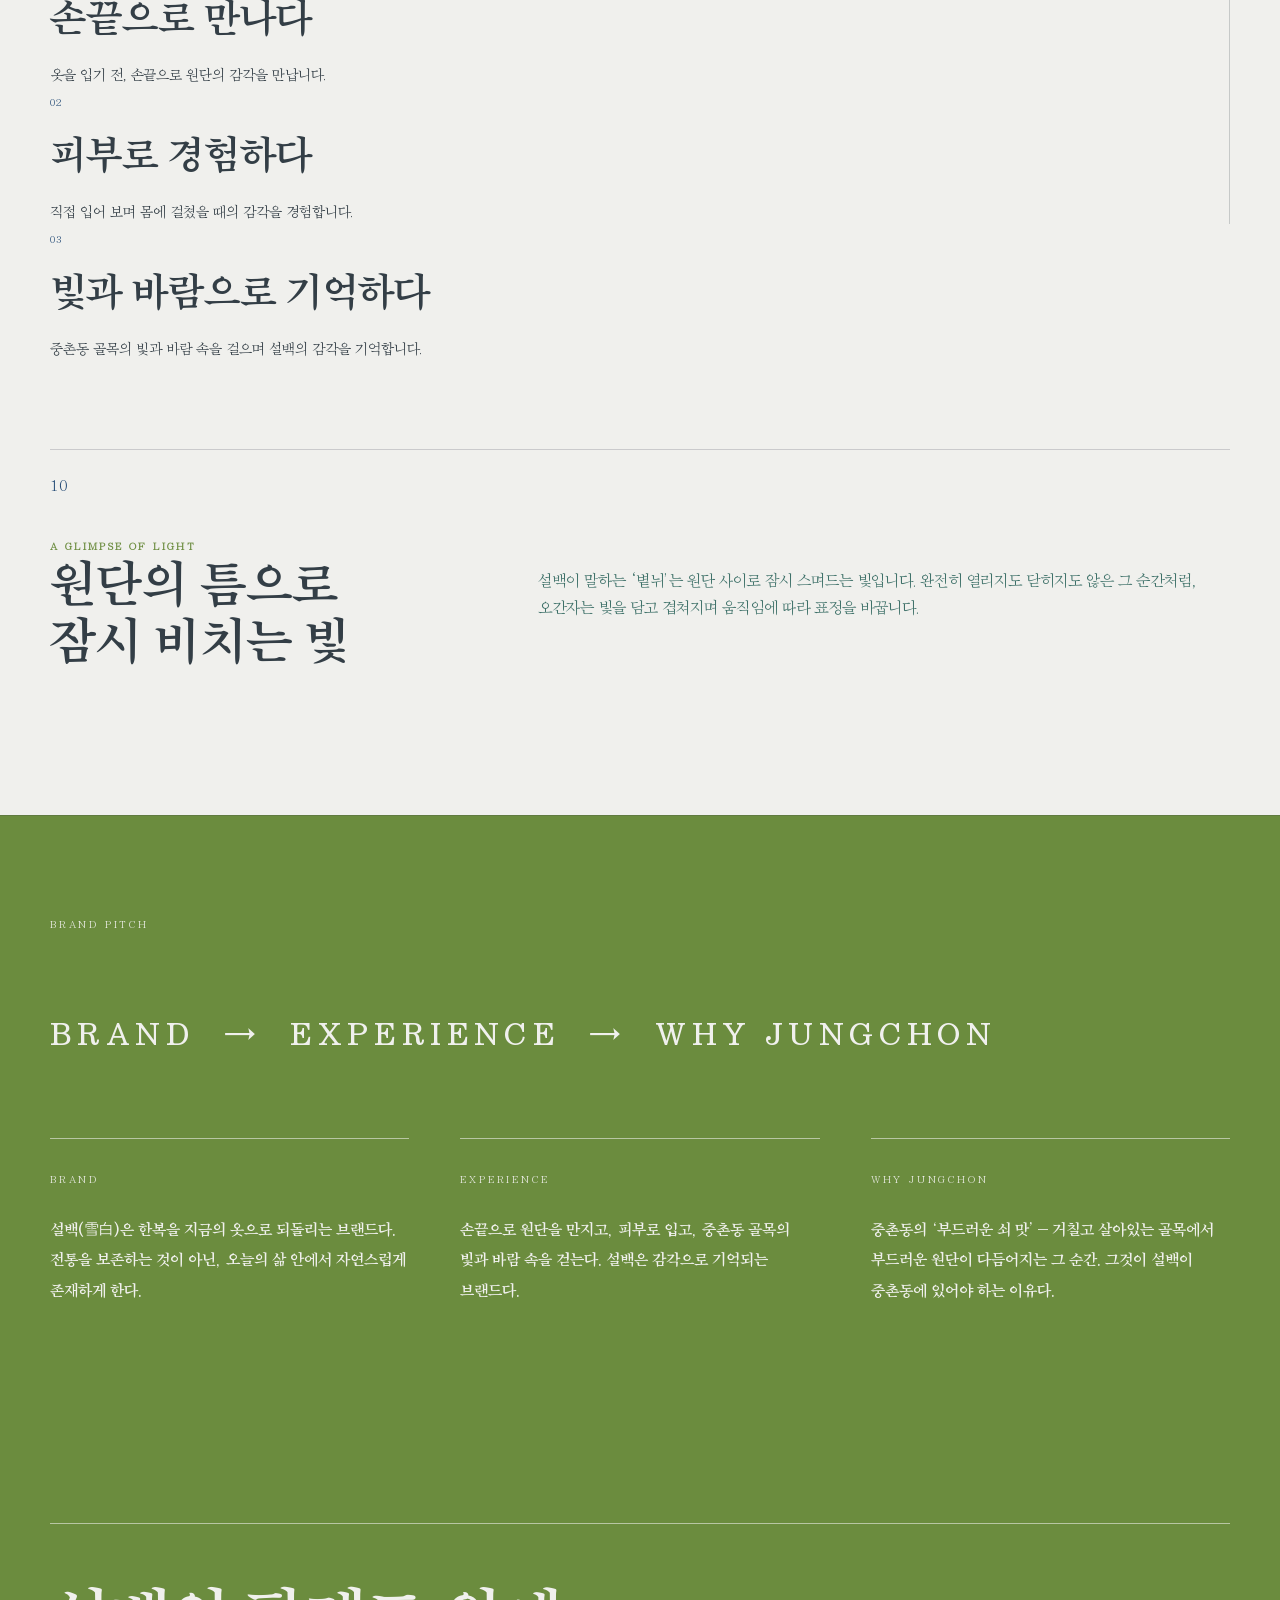
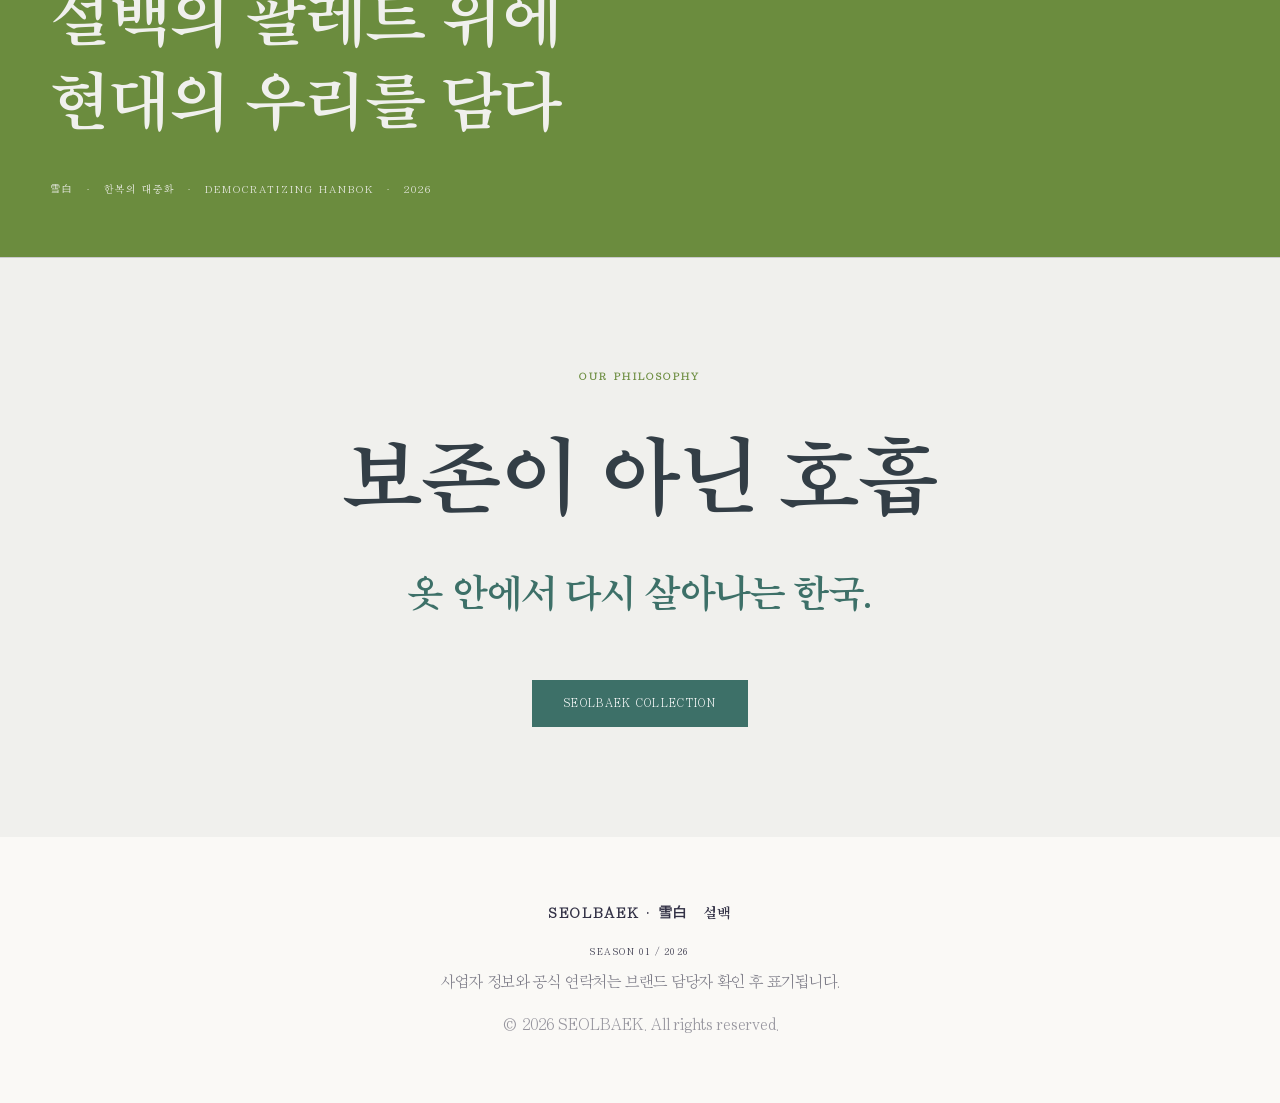
==== commit f8a31944: "[김윤철] 브랜드 소개 3페이지 이미지 제거" ====
--- a/about.html
+++ b/about.html
@@ -35,10 +35,6 @@
         <h2 data-i18n="about.breatheTitle">옷장에서<br />자연스럽게 꺼내는 한복.</h2>
         <p data-i18n="about.breatheBody">특별한 날을 기다리지 않습니다. 셔츠와 데님 위에 겹쳐 입고, 익숙한 하루 속에서 새로운 몸짓을 만듭니다.</p>
         </div>
-        <!-- 기존 브랜드 이미지로 한복의 형태와 소재를 함께 보여줍니다. -->
-        <figure class="story-step-photo">
-          <img src="images/category-rental-editorial.png" alt="흰 한복의 얇은 소매와 연두색 고름 디테일" width="1448" height="1086" loading="lazy" decoding="async" />
-        </figure>
       </article>
       <article class="story-step story-step-right reveal-on-scroll">
         <div class="story-step-copy">
@@ -159,8 +155,3 @@
 </body>
 </html>
 
-
-
-
-
-
